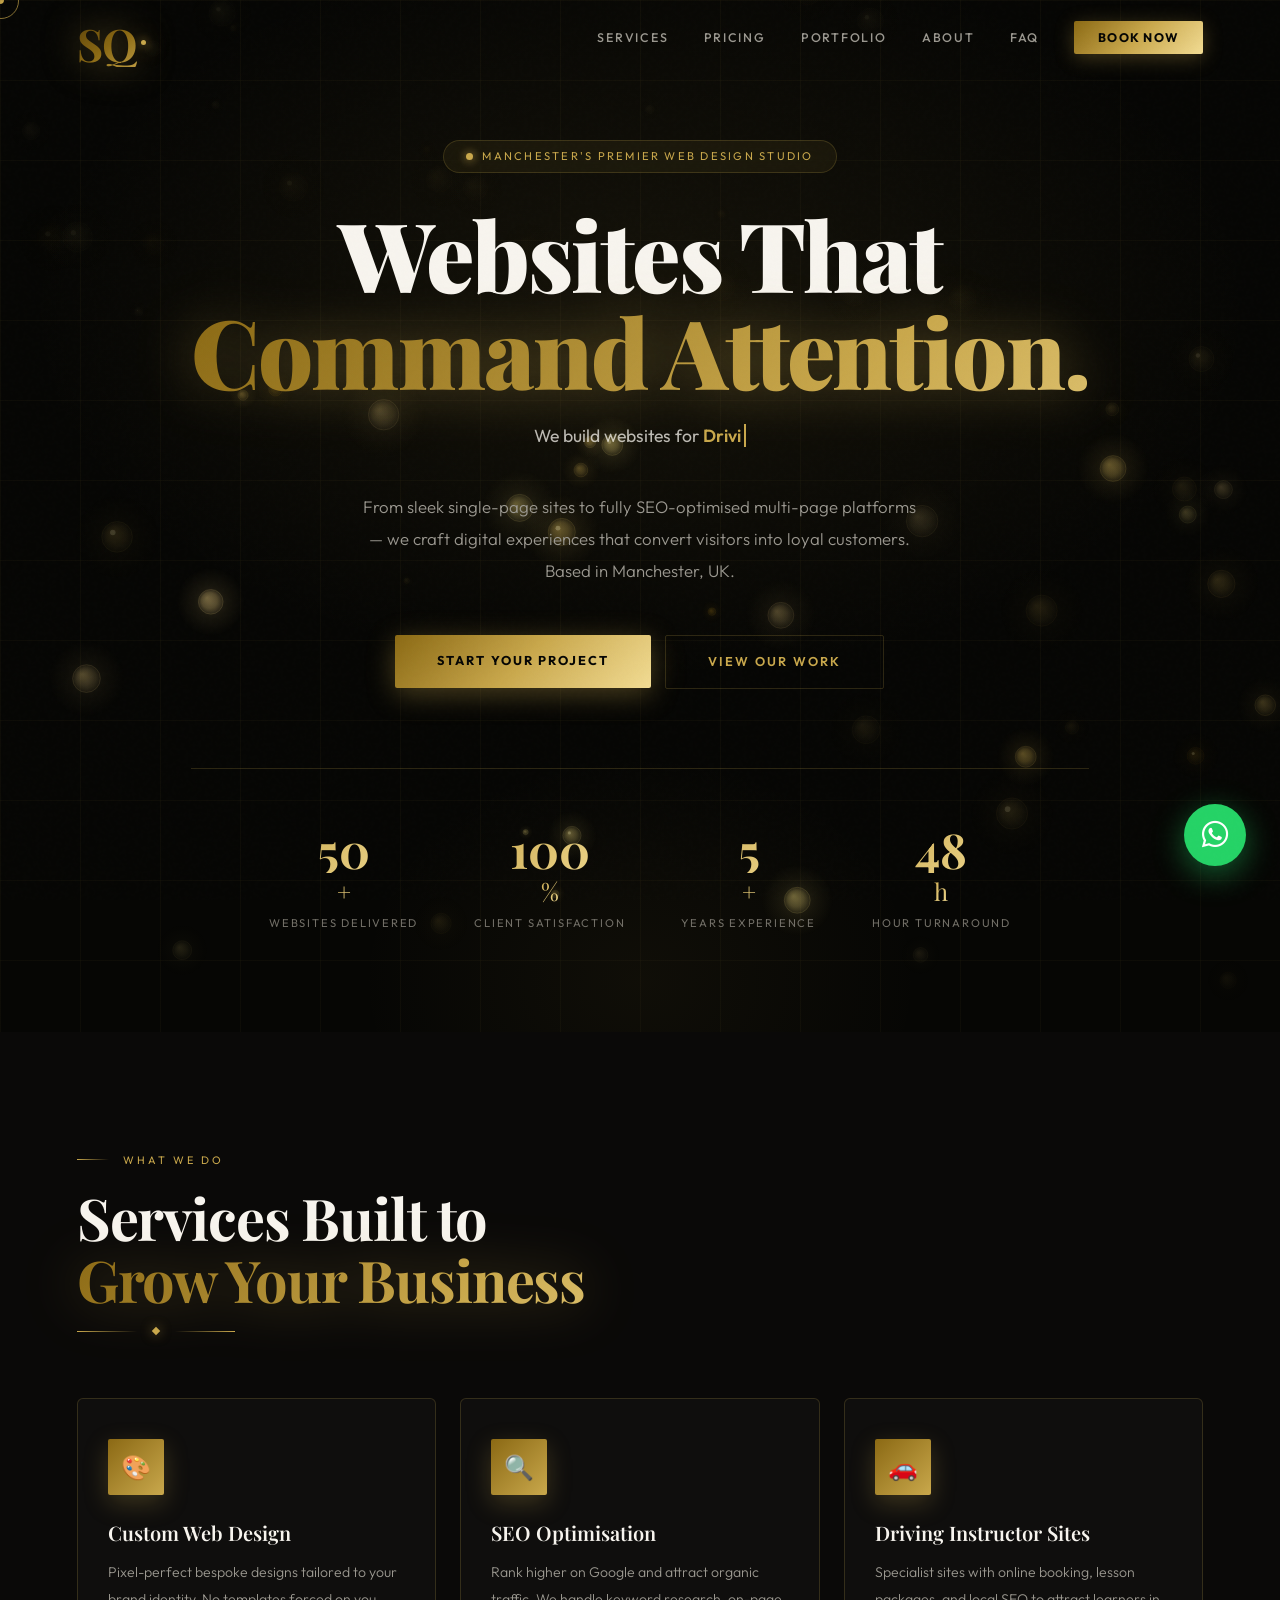
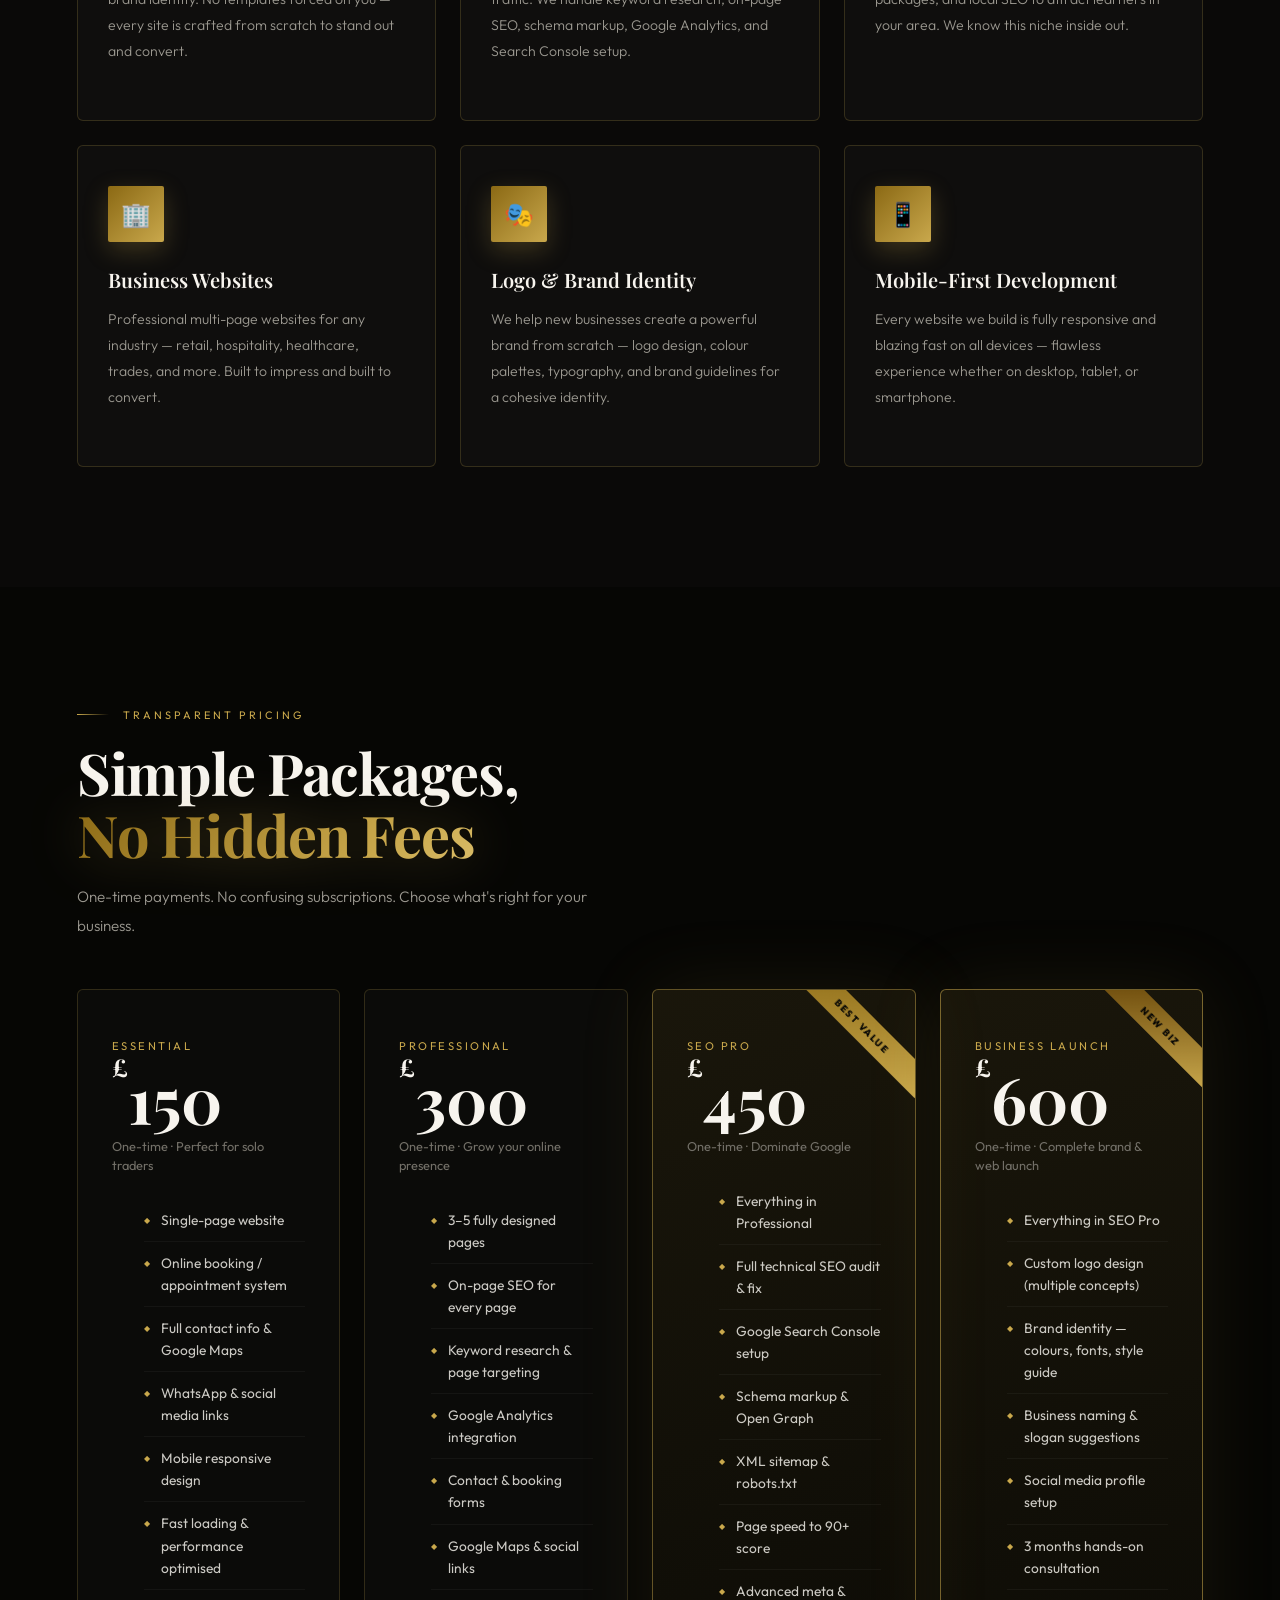
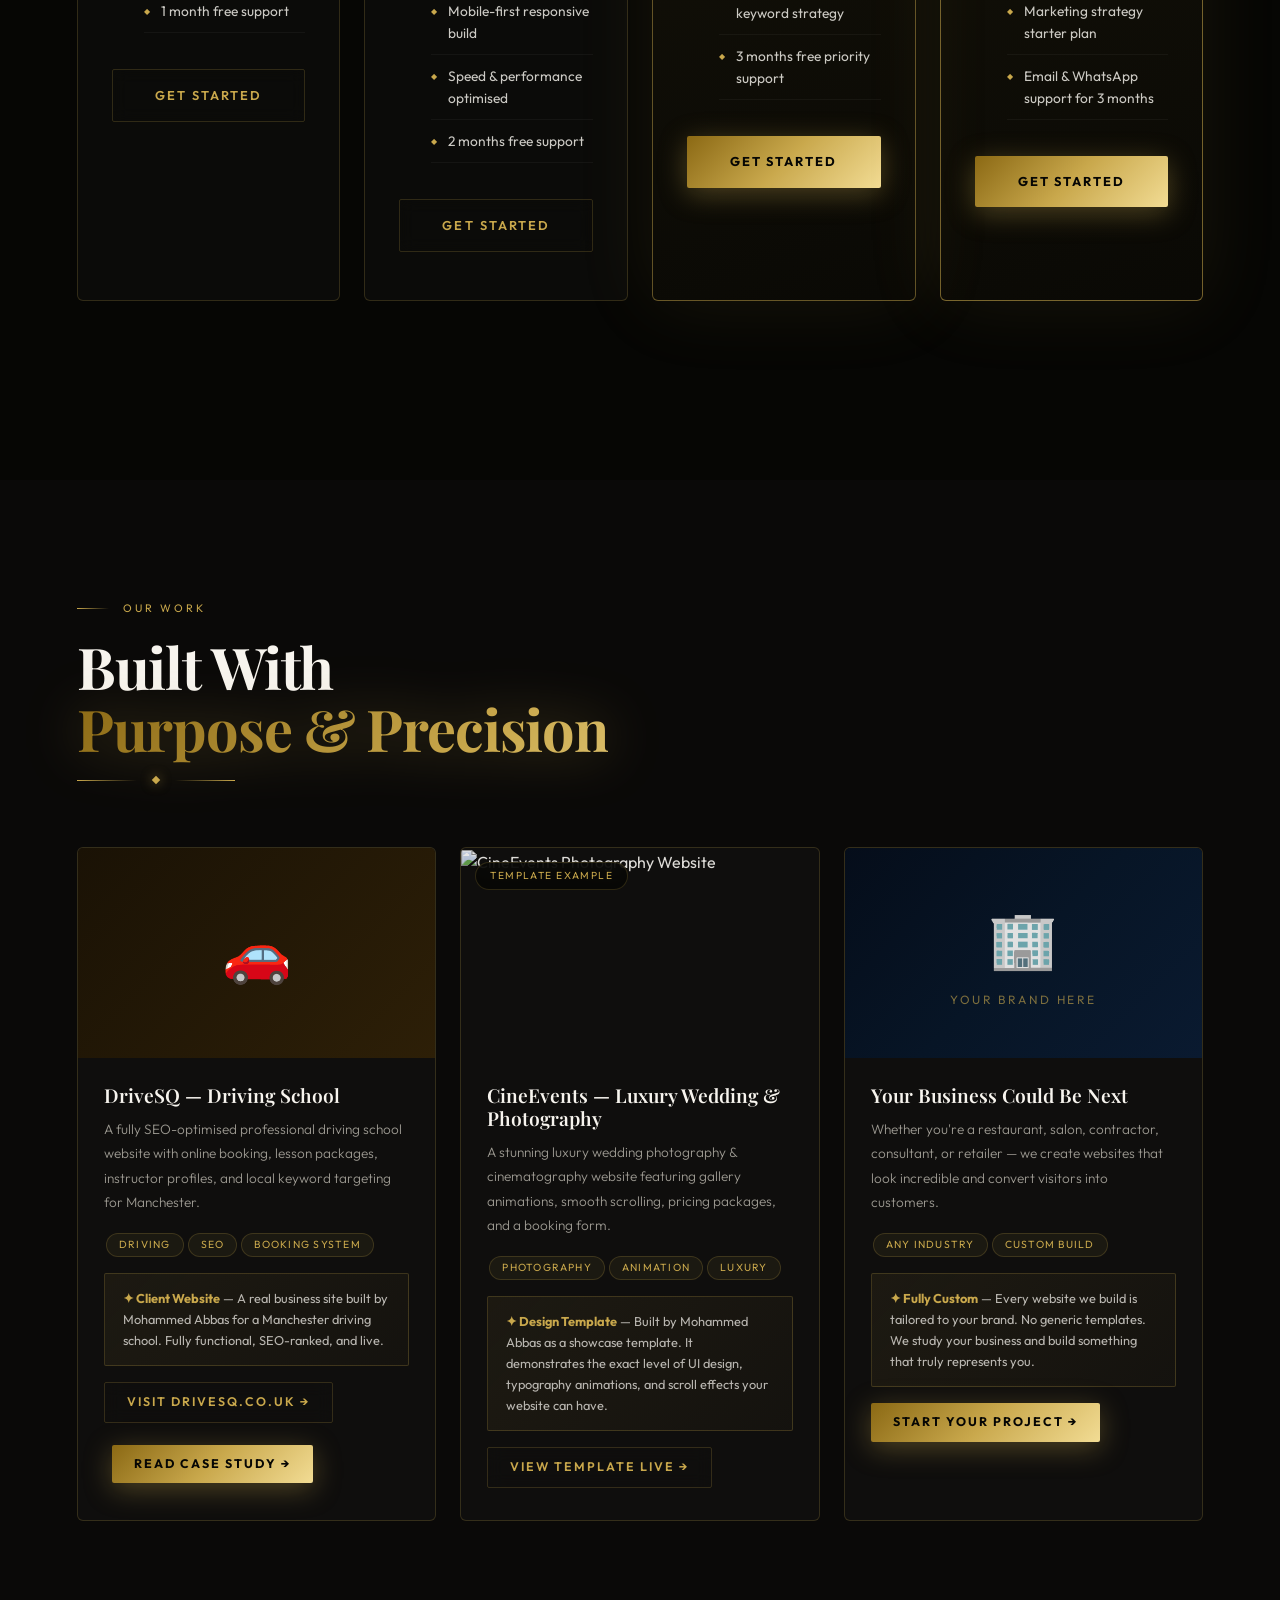
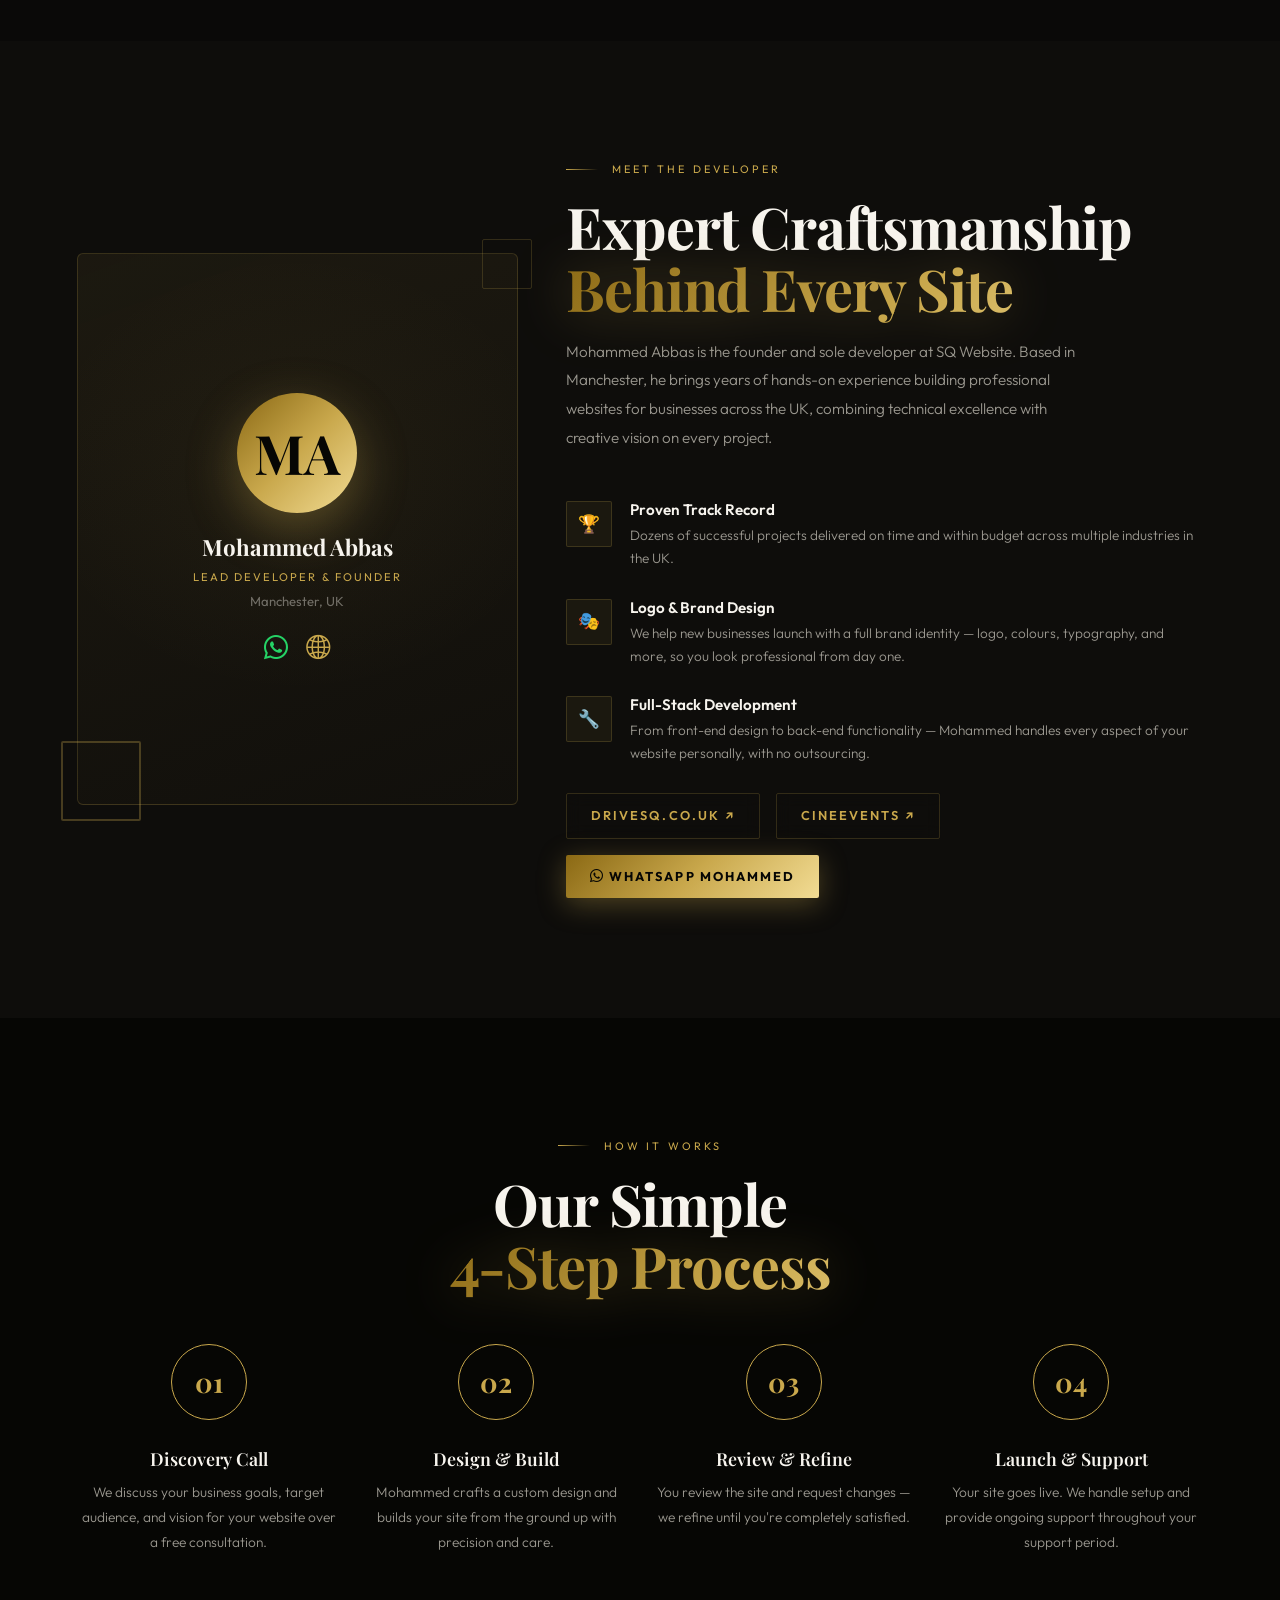
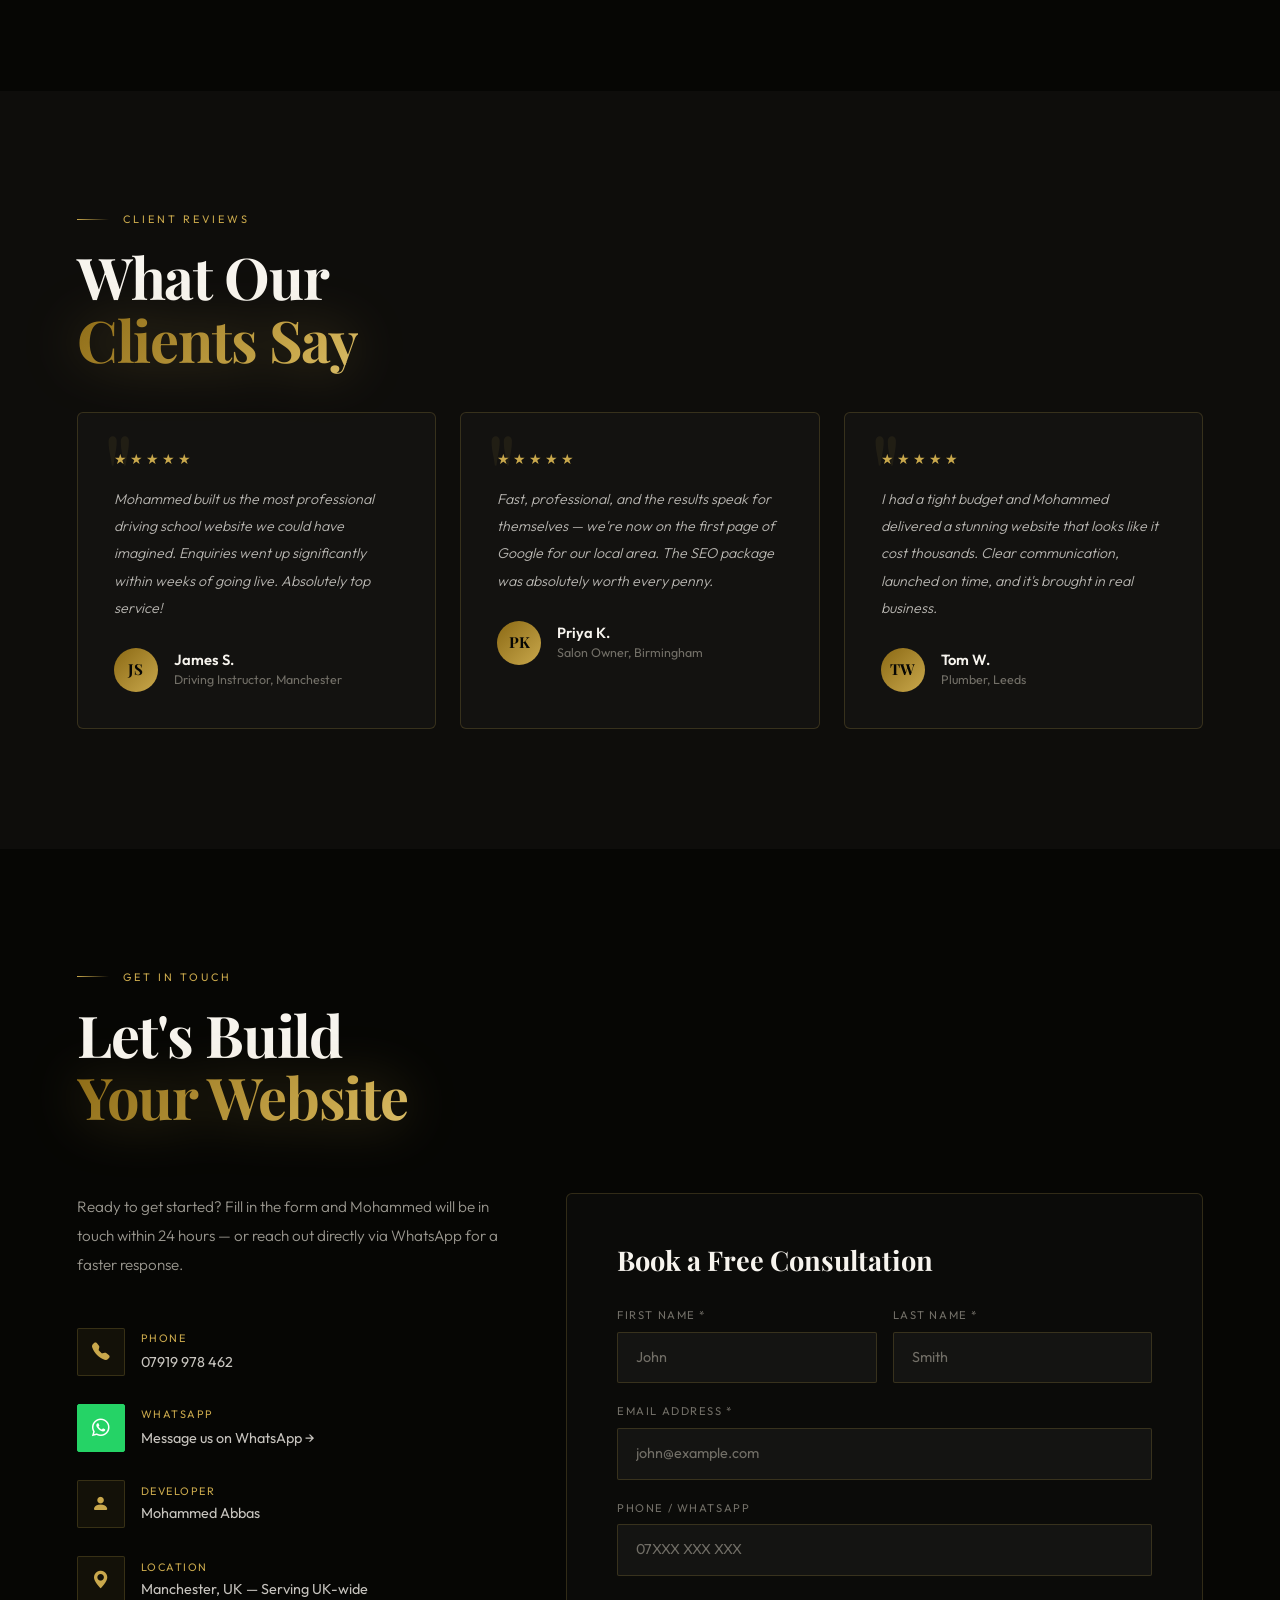
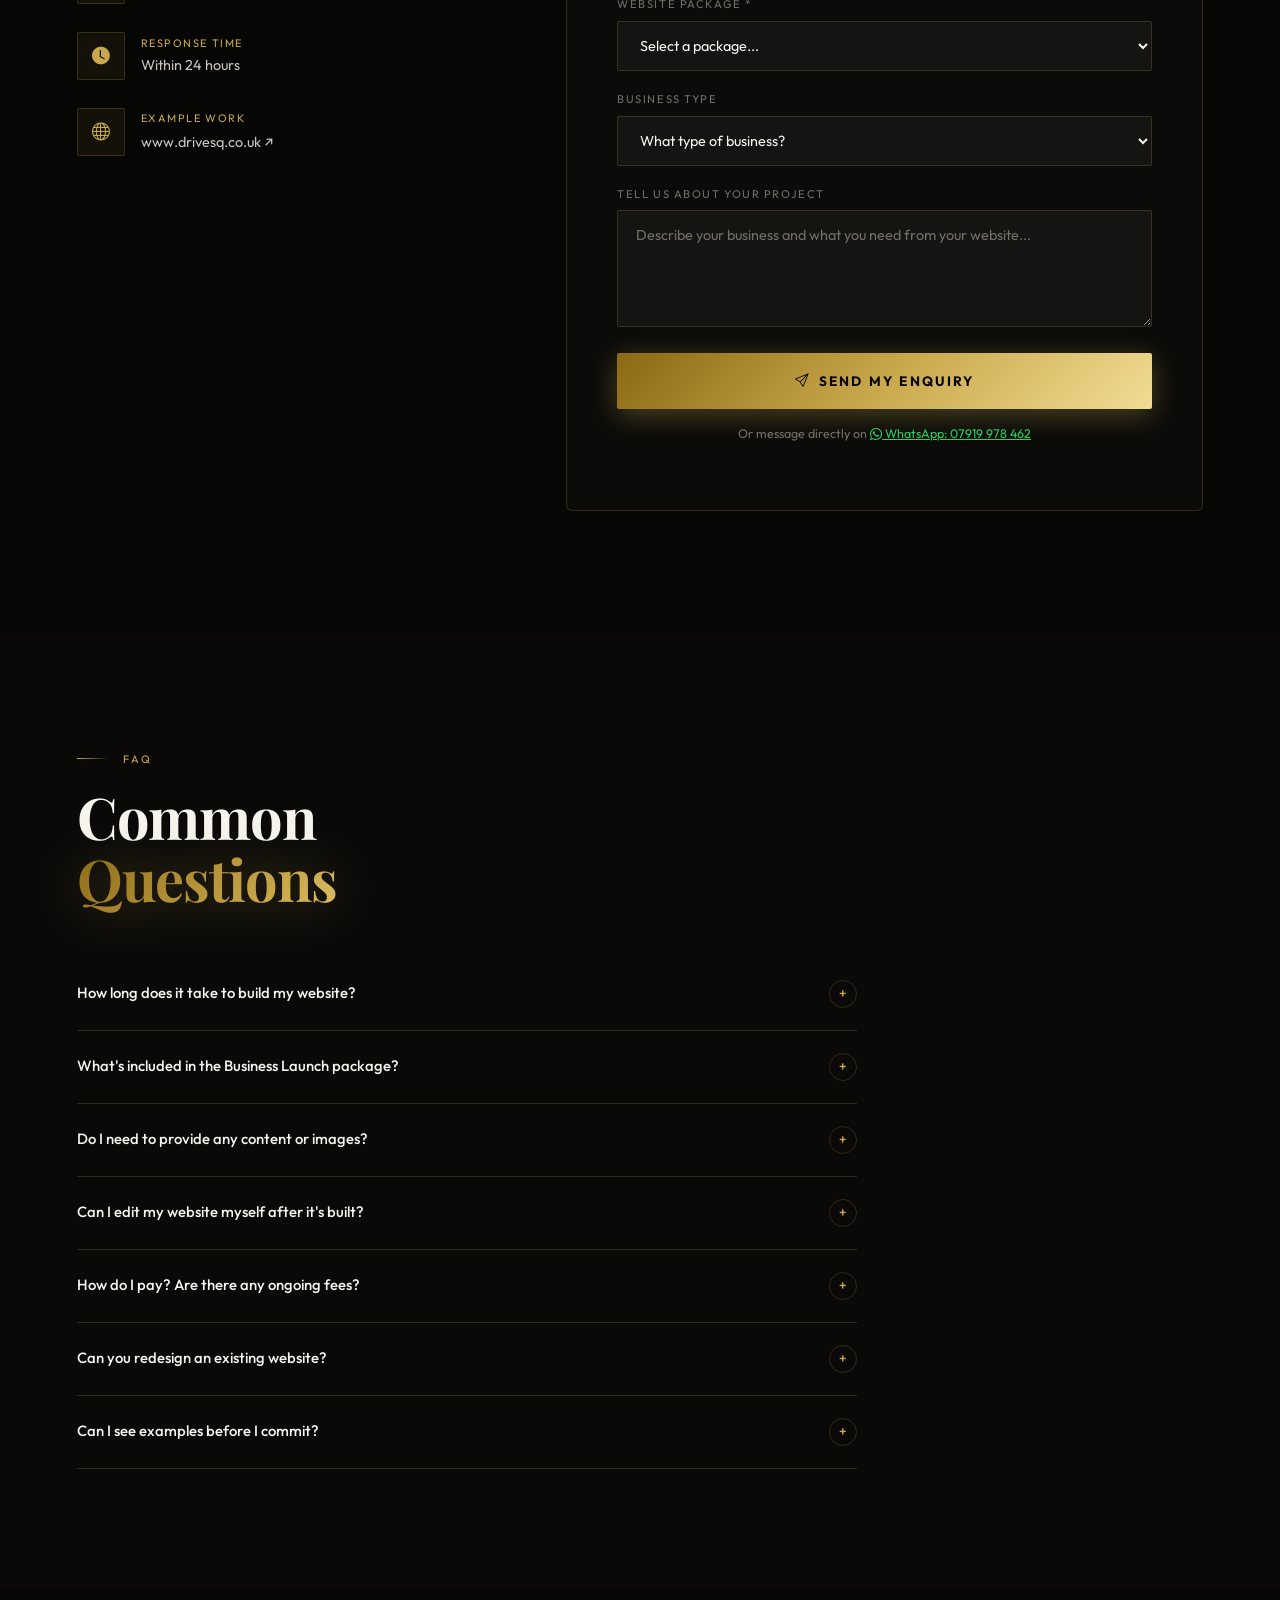
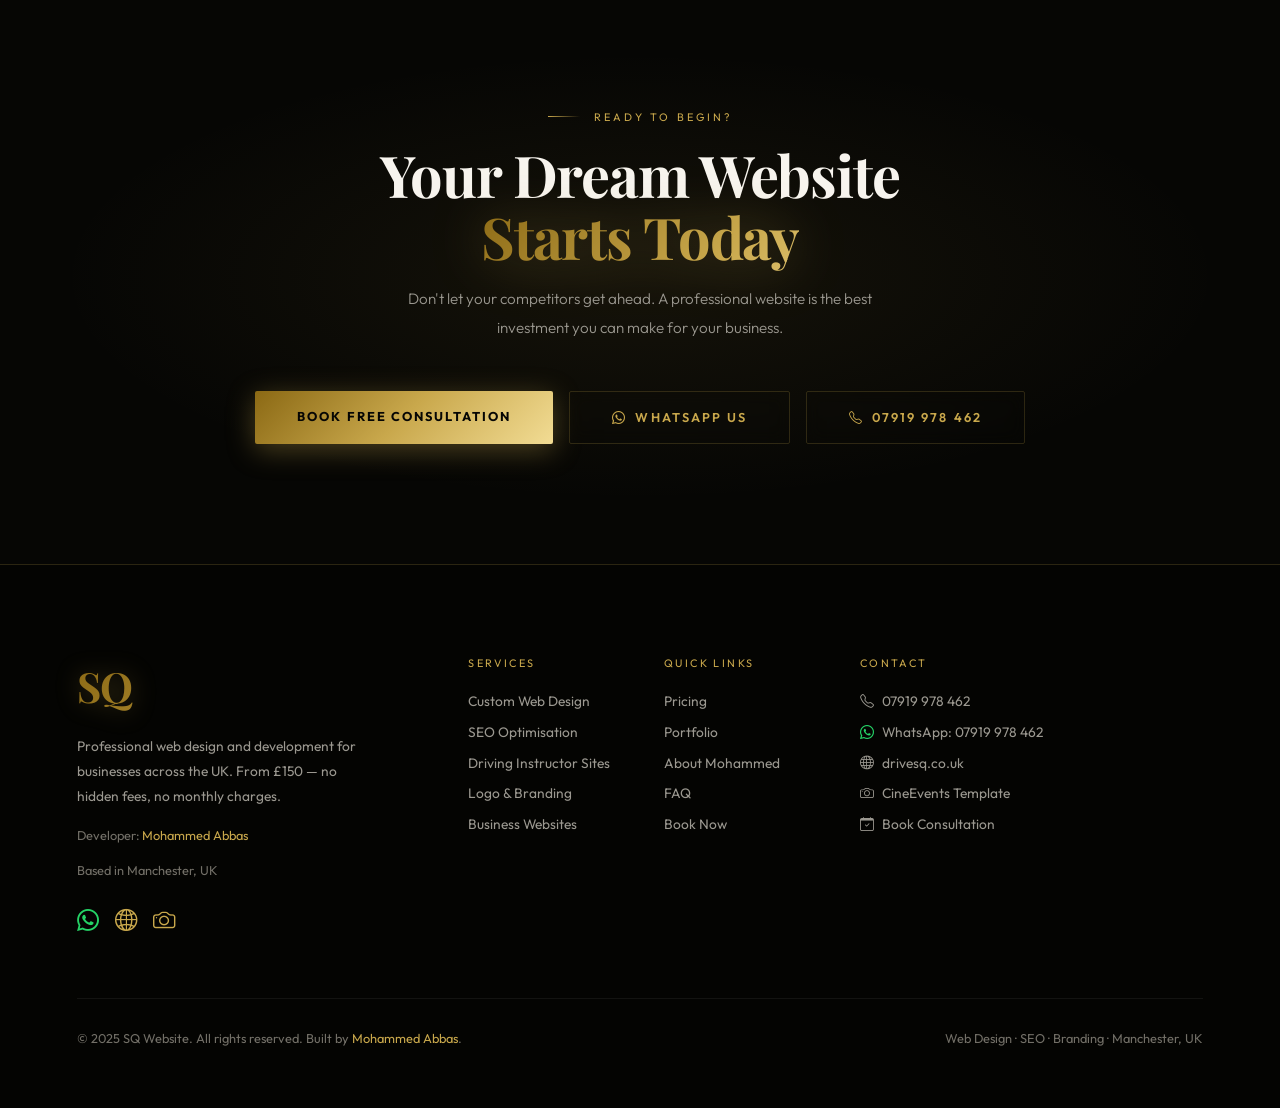
==== index.html @ 7477ce09 "Fix DriveSQ portfolio image Was showing a leftover CineEvents photo instead of the DriveSQ logo. Swa" ====
<!DOCTYPE html>
<html lang="en">
<head>
<meta charset="UTF-8">
<meta name="viewport" content="width=device-width, initial-scale=1.0">
<meta name="description" content="SQ Website — Professional Web Design & Development in Manchester, UK. Bespoke websites from £150. SEO-optimised, mobile-first, built to grow your business.">
<title>SQ Website | Professional Web Design — Manchester, UK</title>
<link rel="preconnect" href="https://fonts.googleapis.com">
<link href="https://fonts.googleapis.com/css2?family=Playfair+Display:ital,wght@0,400;0,500;0,600;0,700;0,900;1,400;1,700&family=Outfit:wght@200;300;400;500;600;700&display=swap" rel="stylesheet">
<link rel="stylesheet" href="https://cdn.jsdelivr.net/npm/bootstrap@5.3.3/dist/css/bootstrap.min.css">
<link rel="stylesheet" href="https://cdn.jsdelivr.net/npm/bootstrap-icons@1.11.3/font/bootstrap-icons.min.css">
<style>
/* ═══════════════════════════════════════════
   DESIGN TOKENS
═══════════════════════════════════════════ */
:root {
  --gold:        #C9A84C;
  --gold-light:  #F2DC94;
  --gold-bright: #FFE680;
  --gold-dark:   #8B6914;
  --gold-deep:   #5C4309;
  --gold-glow:   rgba(201,168,76,0.35);
  --gold-subtle: rgba(201,168,76,0.07);
  --gold-border: rgba(201,168,76,0.2);
  --bg:          #05050300;
  --bg-solid:    #060604;
  --bg2:         #0a0908;
  --bg3:         #0e0d0b;
  --white:       #F7F4EE;
  --grey:        #726f67;
  --grey-light:  #9b9890;
  --radius:      2px;
  --radius-lg:   6px;
}

*,*::before,*::after { margin:0; padding:0; box-sizing:border-box; }
html { scroll-behavior:smooth; font-size:16px; }

body {
  background:#060604;
  color:var(--white);
  font-family:'Outfit',sans-serif;
  overflow-x:hidden;
  cursor:none;
}

/* ───── CUSTOM CURSOR ───── */
#cur-dot {
  width:8px; height:8px;
  background:var(--gold);
  border-radius:50%;
  position:fixed; top:0; left:0;
  pointer-events:none; z-index:99999;
  transform:translate(-50%,-50%);
  transition:transform .12s, background .2s;
  mix-blend-mode:difference;
}
#cur-ring {
  width:36px; height:36px;
  border:1.5px solid rgba(201,168,76,.65);
  border-radius:50%;
  position:fixed; top:0; left:0;
  pointer-events:none; z-index:99998;
  transform:translate(-50%,-50%);
  transition:width .25s, height .25s, opacity .25s, border-color .25s;
}
body.cursor-hover #cur-dot { transform:translate(-50%,-50%) scale(2.5); }
body.cursor-hover #cur-ring { width:50px; height:50px; border-color:var(--gold); }

/* ───── SCROLL PROGRESS ───── */
#scroll-progress {
  position:fixed; top:0; left:0; height:2px; z-index:9999;
  background:linear-gradient(90deg, var(--gold-dark), var(--gold-light), var(--gold-bright));
  width:0%; transition:width .08s linear;
  box-shadow:0 0 12px var(--gold-glow);
}

/* ═══════════════════════════════════════════
   NAV
═══════════════════════════════════════════ */
#navbar {
  position:fixed; top:0; left:0; right:0; z-index:1000;
  padding:22px 6%;
  display:flex; align-items:center; justify-content:space-between;
  transition: padding .4s, background .4s, backdrop-filter .4s, border-color .4s;
  border-bottom:1px solid transparent;
}
#navbar.scrolled {
  padding:12px 6%;
  background:rgba(6,6,4,.93);
  backdrop-filter:blur(24px);
  border-color:var(--gold-border);
}

/* SQ LOGO */
.logo-sq {
  font-family:'Playfair Display',serif;
  font-size:2.8rem;
  font-weight:700;
  text-decoration:none;
  position:relative;
  display:inline-flex;
  align-items:center;
  line-height:1;
  letter-spacing:-.02em;
}
.logo-sq .sq-letter {
  background: linear-gradient(
    145deg,
    var(--gold-deep) 0%,
    var(--gold-dark) 18%,
    var(--gold) 38%,
    var(--gold-light) 55%,
    var(--gold-bright) 62%,
    var(--gold-light) 70%,
    var(--gold) 82%,
    var(--gold-dark) 100%
  );
  background-size:300% 300%;
  -webkit-background-clip:text;
  -webkit-text-fill-color:transparent;
  background-clip:text;
  animation:logoShimmer 3.5s ease-in-out infinite;
  filter:drop-shadow(0 0 18px rgba(201,168,76,.5));
  position:relative;
}
@keyframes logoShimmer {
  0%,100% { background-position:0% 50%; }
  50%      { background-position:100% 50%; }
}
.logo-sq .sq-dot {
  display:block; width:5px; height:5px;
  background:var(--gold);
  border-radius:50%;
  margin-left:4px; margin-bottom:4px;
  box-shadow:0 0 10px var(--gold), 0 0 24px rgba(201,168,76,.5);
  animation:dotPulse 2s ease-in-out infinite;
  flex-shrink:0;
}
@keyframes dotPulse {
  0%,100% { transform:scale(1); box-shadow:0 0 10px var(--gold); }
  50%      { transform:scale(1.6); box-shadow:0 0 20px var(--gold), 0 0 40px rgba(201,168,76,.4); }
}

.nav-links {
  display:flex; gap:2.2rem; list-style:none; align-items:center;
}
.nav-links a {
  color:var(--grey-light);
  text-decoration:none;
  font-size:.78rem;
  font-weight:500;
  letter-spacing:.14em;
  text-transform:uppercase;
  transition:color .3s;
  position:relative;
  padding-bottom:4px;
}
.nav-links a::after {
  content:'';
  position:absolute; bottom:0; left:0; right:0;
  height:1px; background:var(--gold);
  transform:scaleX(0); transform-origin:left;
  transition:transform .35s cubic-bezier(.4,0,.2,1);
}
.nav-links a:hover { color:var(--gold); }
.nav-links a:hover::after { transform:scaleX(1); }

.btn-nav {
  background:linear-gradient(135deg,var(--gold-dark),var(--gold),var(--gold-light)) !important;
  color:var(--bg-solid) !important;
  padding:9px 24px !important;
  border-radius:var(--radius) !important;
  font-weight:700 !important;
  letter-spacing:.1em !important;
  box-shadow:0 4px 20px rgba(201,168,76,.3);
  transition:transform .3s, box-shadow .3s !important;
}
.btn-nav::after { display:none !important; }
.btn-nav:hover { transform:translateY(-2px) !important; box-shadow:0 10px 32px rgba(201,168,76,.5) !important; }

/* hamburger */
.hamburger { display:none; flex-direction:column; gap:5px; border:none; background:none; cursor:pointer; }
.hamburger span { display:block; width:24px; height:1.5px; background:var(--gold); transition:.3s; }
@media(max-width:991px) { .hamburger { display:flex; } .nav-links { display:none; } }
.nav-links.mobile-open {
  display:flex; flex-direction:column; position:fixed; inset:0; top:0;
  background:rgba(6,6,4,.98); backdrop-filter:blur(20px);
  align-items:center; justify-content:center; gap:2.5rem; z-index:999;
}

/* ═══════════════════════════════════════════
   HERO
═══════════════════════════════════════════ */
.hero {
  min-height:100vh;
  display:flex; align-items:center; justify-content:center;
  text-align:center;
  position:relative;
  padding:140px 6% 100px;
  overflow:hidden;
  background:#060604;
}

/* deep radial */
.hero::before {
  content:'';
  position:absolute; inset:0;
  background:
    radial-gradient(ellipse 80% 60% at 50% 30%, rgba(201,168,76,.08) 0%, transparent 60%),
    radial-gradient(ellipse 40% 40% at 50% 95%, rgba(201,168,76,.05) 0%, transparent 55%);
  pointer-events:none;
}

/* fine grid */
.hero-grid {
  position:absolute; inset:0;
  background-image:
    linear-gradient(rgba(201,168,76,.04) 1px, transparent 1px),
    linear-gradient(90deg, rgba(201,168,76,.04) 1px, transparent 1px);
  background-size:80px 80px;
  animation:gridBreath 8s ease-in-out infinite;
}
@keyframes gridBreath {
  0%,100% { opacity:.3; }
  50%      { opacity:.8; }
}

/* ── GOLDEN BUBBLES ── */
#bubble-canvas {
  position:absolute; inset:0;
  pointer-events:none; z-index:1;
}

.hero-content { position:relative; z-index:3; max-width:940px; margin:0 auto; }

/* badge */
.hero-badge {
  display:inline-flex; align-items:center; gap:9px;
  border:1px solid var(--gold-border);
  padding:7px 22px; border-radius:100px;
  font-size:.7rem; letter-spacing:.2em; text-transform:uppercase;
  color:var(--gold); margin-bottom:32px;
  background:var(--gold-subtle);
  backdrop-filter:blur(10px);
  animation:fadeDown .9s cubic-bezier(.4,0,.2,1) both;
}
.live-dot {
  width:7px; height:7px;
  background:var(--gold); border-radius:50%;
  box-shadow:0 0 10px var(--gold);
  animation:livePulse 1.8s ease-in-out infinite;
}
@keyframes livePulse {
  0%,100% { transform:scale(1); opacity:1; }
  50%      { transform:scale(1.7); opacity:.4; }
}

/* hero h1 */
.hero h1 {
  font-family:'Playfair Display',serif;
  font-size:clamp(3.4rem,7.5vw,6.8rem);
  font-weight:900; line-height:1.01;
  margin-bottom:24px;
  animation:fadeUp 1s cubic-bezier(.4,0,.2,1) .15s both;
  letter-spacing:-.02em;
}
.h1-line1 { color:var(--white); display:block; }
.h1-line2 { display:block; }

.gold-text {
  background:linear-gradient(135deg,
    var(--gold-dark) 0%,
    var(--gold) 30%,
    var(--gold-light) 55%,
    var(--gold-bright) 65%,
    var(--gold-light) 75%,
    var(--gold) 90%,
    var(--gold-dark) 100%
  );
  background-size:250% 250%;
  -webkit-background-clip:text;
  -webkit-text-fill-color:transparent;
  background-clip:text;
  animation:goldShimmer 4s ease-in-out infinite;
  filter:drop-shadow(0 0 28px rgba(201,168,76,.4));
}
@keyframes goldShimmer {
  0%,100% { background-position:0% 50%; }
  50%      { background-position:100% 50%; }
}

/* typer */
.hero-typer {
  font-size:1.1rem; color:var(--grey-light);
  margin-bottom:42px;
  animation:fadeUp 1s .35s both;
}
.typer-prefix { color:rgba(247,244,238,.75); }
.typer-word {
  color:var(--gold); font-weight:600;
  border-right:2px solid var(--gold);
  padding-right:3px;
  animation:cursorBlink .8s step-end infinite;
}
@keyframes cursorBlink {
  0%,100% { border-color:var(--gold); }
  50%      { border-color:transparent; }
}

.hero-sub {
  font-size:1.05rem; color:var(--grey-light);
  max-width:560px; margin:0 auto 48px;
  line-height:1.9; font-weight:300;
  animation:fadeUp 1s .5s both;
}

/* CTA buttons */
.hero-cta {
  display:flex; gap:14px; justify-content:center; flex-wrap:wrap;
  animation:fadeUp 1s .65s both;
}
.btn-primary-gold {
  background:linear-gradient(135deg, var(--gold-dark), var(--gold), var(--gold-light));
  color:var(--bg-solid);
  padding:16px 42px;
  font-family:'Outfit',sans-serif;
  font-size:.8rem; font-weight:700;
  letter-spacing:.16em; text-transform:uppercase;
  border:none; border-radius:var(--radius);
  cursor:pointer; text-decoration:none;
  display:inline-block; position:relative; overflow:hidden;
  transition:transform .3s, box-shadow .3s;
  box-shadow:0 6px 28px rgba(201,168,76,.35);
}
.btn-primary-gold::before {
  content:''; position:absolute; inset:0;
  background:linear-gradient(135deg, var(--gold-light), var(--gold-bright));
  opacity:0; transition:opacity .3s;
}
.btn-primary-gold:hover { transform:translateY(-3px); box-shadow:0 18px 50px rgba(201,168,76,.55); color:var(--bg-solid); }
.btn-primary-gold:hover::before { opacity:1; }
.btn-primary-gold span { position:relative; z-index:1; }

.btn-outline-gold {
  background:transparent; color:var(--gold);
  padding:16px 42px;
  font-family:'Outfit',sans-serif;
  font-size:.8rem; font-weight:600;
  letter-spacing:.16em; text-transform:uppercase;
  border:1px solid var(--gold-border); border-radius:var(--radius);
  cursor:pointer; text-decoration:none; display:inline-block;
  transition:all .3s; position:relative; overflow:hidden;
  backdrop-filter:blur(8px);
}
.btn-outline-gold::before {
  content:''; position:absolute; inset:0;
  background:var(--gold-subtle); opacity:0; transition:opacity .3s;
}
.btn-outline-gold:hover {
  color:var(--gold); border-color:rgba(201,168,76,.55);
  transform:translateY(-3px);
  box-shadow:0 10px 32px rgba(201,168,76,.2);
}
.btn-outline-gold:hover::before { opacity:1; }

/* stats */
.hero-stats {
  display:flex; gap:56px; justify-content:center; flex-wrap:wrap;
  margin-top:80px; padding-top:56px;
  border-top:1px solid var(--gold-border);
  animation:fadeUp 1s .85s both;
}
.stat-number {
  font-family:'Playfair Display',serif;
  font-size:3rem; font-weight:700; line-height:1;
  background:linear-gradient(135deg, var(--gold), var(--gold-light));
  -webkit-background-clip:text; -webkit-text-fill-color:transparent;
  background-clip:text; display:block;
}
.stat-suffix {
  font-family:'Playfair Display',serif; font-size:1.5rem;
  background:linear-gradient(135deg, var(--gold), var(--gold-light));
  -webkit-background-clip:text; -webkit-text-fill-color:transparent; background-clip:text;
}
.stat-label {
  font-size:.7rem; letter-spacing:.16em; text-transform:uppercase;
  color:var(--grey); margin-top:6px; font-weight:400;
}

/* ═══════════════════════════════════════════
   GENERAL SECTION
═══════════════════════════════════════════ */
section { padding:120px 6%; }
.section-bg2 { background:var(--bg2); }
.section-bg3 { background:var(--bg3); }

.s-eyebrow {
  display:flex; align-items:center; gap:14px;
  font-size:.68rem; letter-spacing:.28em; text-transform:uppercase;
  color:var(--gold); margin-bottom:18px;
}
.s-eyebrow::before { content:''; width:32px; height:1px; background:linear-gradient(90deg,var(--gold),transparent); }

.s-title {
  font-family:'Playfair Display',serif;
  font-size:clamp(2.1rem,4.5vw,3.6rem);
  font-weight:700; line-height:1.08; margin-bottom:18px;
  letter-spacing:-.02em;
}
.s-body { color:var(--grey-light); font-size:.95rem; line-height:1.9; max-width:520px; font-weight:300; }

/* divider ornament */
.ornament {
  display:flex; align-items:center; gap:16px;
  margin-bottom:64px; justify-content:flex-start;
}
.ornament-line { height:1px; width:60px; background:linear-gradient(90deg,var(--gold),transparent); }
.ornament-diamond {
  width:6px; height:6px; background:var(--gold);
  transform:rotate(45deg);
  box-shadow:0 0 12px rgba(201,168,76,.6);
}

/* ═══════════════════════════════════════════
   SERVICES
═══════════════════════════════════════════ */
.card-serv {
  background:rgba(255,255,255,.022);
  border:1px solid var(--gold-border);
  padding:40px 30px; border-radius:var(--radius-lg);
  position:relative; overflow:hidden;
  transition:transform .45s cubic-bezier(.4,0,.2,1), box-shadow .45s, border-color .45s;
  height:100%;
}
.card-serv::before {
  content:'';
  position:absolute; top:0; left:0; right:0; height:2px;
  background:linear-gradient(90deg, transparent, var(--gold), transparent);
  transform:scaleX(0); transform-origin:center;
  transition:transform .5s cubic-bezier(.4,0,.2,1);
}
.card-serv::after {
  content:'';
  position:absolute; inset:0;
  background:radial-gradient(ellipse 70% 60% at 50% 120%, rgba(201,168,76,.07), transparent);
  opacity:0; transition:opacity .4s;
}
.card-serv:hover { transform:translateY(-10px); border-color:rgba(201,168,76,.45); box-shadow:0 28px 70px rgba(0,0,0,.55), 0 0 50px rgba(201,168,76,.12); }
.card-serv:hover::before { transform:scaleX(1); }
.card-serv:hover::after { opacity:1; }

.serv-icon-wrap {
  width:56px; height:56px;
  background:linear-gradient(135deg,var(--gold-dark),var(--gold));
  border-radius:var(--radius);
  display:flex; align-items:center; justify-content:center;
  font-size:1.5rem; margin-bottom:26px;
  box-shadow:0 8px 24px rgba(201,168,76,.25);
  position:relative; z-index:1;
}
.card-serv h3 {
  font-family:'Playfair Display',serif;
  font-size:1.25rem; font-weight:600;
  margin-bottom:14px; position:relative; z-index:1;
}
.card-serv p { color:var(--grey-light); font-size:.88rem; line-height:1.85; font-weight:300; position:relative; z-index:1; }

/* ═══════════════════════════════════════════
   PRICING
═══════════════════════════════════════════ */
.price-card {
  background:rgba(255,255,255,.022);
  border:1px solid var(--gold-border);
  border-radius:var(--radius-lg);
  padding:48px 34px; position:relative; overflow:hidden;
  transition:transform .4s, box-shadow .4s;
  height:100%;
}
.price-card.featured {
  background:linear-gradient(160deg,rgba(201,168,76,.1),rgba(201,168,76,.025));
  border-color:rgba(201,168,76,.45);
  box-shadow:0 0 80px rgba(201,168,76,.1);
}
.price-card:hover { transform:translateY(-8px); box-shadow:0 24px 60px rgba(0,0,0,.45), 0 0 40px rgba(201,168,76,.13); }

.pop-badge {
  position:absolute; top:22px; right:-36px;
  background:linear-gradient(135deg,var(--gold-dark),var(--gold));
  color:var(--bg-solid);
  font-size:.6rem; font-weight:800; letter-spacing:.16em;
  padding:7px 52px; transform:rotate(45deg);
}
.price-tier {
  font-size:.7rem; letter-spacing:.22em; text-transform:uppercase;
  color:var(--gold); margin-bottom:12px;
}
.price-amount {
  font-family:'Playfair Display',serif;
  font-size:4rem; font-weight:700; line-height:1; margin-bottom:6px;
}
.price-amount sup { font-size:1.5rem; vertical-align:top; margin-top:12px; display:inline-block; }
.price-note { color:var(--grey); font-size:.8rem; margin-bottom:32px; }
.price-list { list-style:none; margin-bottom:36px; }
.price-list li {
  display:flex; align-items:flex-start; gap:11px;
  padding:10px 0; border-bottom:1px solid rgba(255,255,255,.04);
  font-size:.86rem; color:rgba(247,244,238,.82); line-height:1.6;
}
.price-list li::before { content:'◆'; color:var(--gold); font-size:.5rem; flex-shrink:0; margin-top:5px; }

/* ═══════════════════════════════════════════
   PORTFOLIO
═══════════════════════════════════════════ */
.work-card {
  border-radius:var(--radius-lg); overflow:hidden;
  border:1px solid var(--gold-border);
  transition:transform .4s, box-shadow .4s, border-color .4s;
  position:relative; background:rgba(255,255,255,.022); height:100%;
}
.work-card:hover { transform:translateY(-8px); box-shadow:0 24px 60px rgba(0,0,0,.55), 0 0 40px rgba(201,168,76,.1); border-color:rgba(201,168,76,.4); }
.work-thumb { width:100%; height:210px; overflow:hidden; position:relative; }
.work-thumb img { width:100%; height:100%; object-fit:cover; transition:transform .6s, filter .4s; filter:grayscale(25%) brightness(.9); }
.work-card:hover .work-thumb img { transform:scale(1.08); filter:grayscale(0%) brightness(1); }
.work-badge {
  position:absolute; top:14px; left:14px;
  background:rgba(6,6,4,.85); border:1px solid var(--gold-border);
  border-radius:100px; color:var(--gold);
  font-size:.64rem; letter-spacing:.14em; text-transform:uppercase;
  padding:5px 14px; backdrop-filter:blur(10px);
}
.work-info { padding:26px; }
.work-info h3 { font-family:'Playfair Display',serif; font-size:1.2rem; font-weight:600; margin-bottom:10px; }
.work-info p { color:var(--grey-light); font-size:.85rem; line-height:1.78; margin-bottom:16px; font-weight:300; }
.tag {
  display:inline-block; padding:3px 12px;
  background:var(--gold-subtle); border:1px solid var(--gold-border);
  border-radius:100px; font-size:.65rem; letter-spacing:.12em;
  text-transform:uppercase; color:var(--gold); margin:2px;
}
.template-note {
  background:linear-gradient(135deg,rgba(201,168,76,.08),rgba(201,168,76,.03));
  border:1px solid rgba(201,168,76,.22);
  border-radius:var(--radius); padding:14px 18px;
  margin-top:14px; font-size:.8rem;
  color:rgba(247,244,238,.72); line-height:1.65;
}
.template-note strong { color:var(--gold); }

/* ═══════════════════════════════════════════
   PROCESS
═══════════════════════════════════════════ */
.step-circle {
  width:76px; height:76px;
  border:1.5px solid var(--gold);
  border-radius:50%;
  display:flex; align-items:center; justify-content:center;
  margin:0 auto 28px;
  font-family:'Playfair Display',serif; font-size:1.7rem; font-weight:700;
  color:var(--gold); background:var(--bg-solid);
  position:relative; z-index:1;
  transition:background .35s, color .35s, box-shadow .35s;
}
.process-step:hover .step-circle {
  background:linear-gradient(135deg,var(--gold-dark),var(--gold));
  color:var(--bg-solid);
  box-shadow:0 0 40px rgba(201,168,76,.45);
}
.process-step h3 { font-family:'Playfair Display',serif; font-size:1.12rem; font-weight:600; margin-bottom:10px; }
.process-step p { color:var(--grey-light); font-size:.86rem; line-height:1.82; font-weight:300; }

.process-connector {
  position:relative; overflow:visible;
}
.process-connector::before {
  content:'';
  position:absolute; top:38px; left:calc(25% + 38px); right:calc(50%);
  height:1px;
  background:linear-gradient(90deg, rgba(201,168,76,.4), rgba(201,168,76,.1));
  pointer-events:none;
}
@media(max-width:768px){ .process-connector::before { display:none; } }

/* ═══════════════════════════════════════════
   TESTIMONIALS
═══════════════════════════════════════════ */
.testi-card {
  background:rgba(255,255,255,.022);
  border:1px solid var(--gold-border);
  padding:36px; border-radius:var(--radius-lg);
  position:relative; height:100%;
  transition:transform .4s, border-color .4s, box-shadow .4s;
}
.testi-card::before {
  content:'"';
  font-family:'Playfair Display',serif; font-size:7rem; line-height:.8;
  color:var(--gold); opacity:.08;
  position:absolute; top:14px; left:24px;
  pointer-events:none;
}
.testi-card:hover { transform:translateY(-6px); border-color:rgba(201,168,76,.35); box-shadow:0 18px 50px rgba(0,0,0,.3); }
.stars { color:var(--gold); letter-spacing:3px; margin-bottom:16px; font-size:.9rem; }
.testi-text { color:rgba(247,244,238,.72); font-size:.89rem; line-height:1.9; font-weight:300; margin-bottom:26px; font-style:italic; }
.avatar {
  width:44px; height:44px;
  background:linear-gradient(135deg,var(--gold-dark),var(--gold));
  border-radius:50%; display:flex; align-items:center; justify-content:center;
  font-family:'Playfair Display',serif; font-weight:700;
  color:var(--bg-solid); font-size:.95rem; flex-shrink:0;
}

/* ═══════════════════════════════════════════
   ABOUT
═══════════════════════════════════════════ */
.about-photo-box {
  aspect-ratio:4/5;
  background:linear-gradient(160deg,rgba(201,168,76,.08),rgba(201,168,76,.02));
  border:1px solid var(--gold-border);
  border-radius:var(--radius-lg); overflow:hidden;
  display:flex; flex-direction:column;
  align-items:center; justify-content:center; gap:18px;
  position:relative;
}
.about-photo-box::after {
  content:'';
  position:absolute; inset:0;
  background:radial-gradient(ellipse 60% 40% at 50% 40%, rgba(201,168,76,.05), transparent);
}
.about-initials {
  width:120px; height:120px;
  background:linear-gradient(135deg,var(--gold-dark),var(--gold),var(--gold-light));
  border-radius:50%; display:flex; align-items:center; justify-content:center;
  font-family:'Playfair Display',serif; font-size:3.4rem; font-weight:700; color:var(--bg-solid);
  box-shadow:0 16px 50px rgba(201,168,76,.35);
  z-index:1;
}
.deco-corner-1 { position:absolute; bottom:-16px; left:-16px; width:80px; height:80px; border:2px solid rgba(201,168,76,.3); border-radius:2px; }
.deco-corner-2 { position:absolute; top:-14px; right:-14px; width:50px; height:50px; border:1px solid rgba(201,168,76,.2); border-radius:2px; }

.feat-row {
  display:flex; gap:18px; align-items:flex-start; margin-bottom:28px;
}
.feat-icon {
  width:46px; height:46px; flex-shrink:0;
  background:var(--gold-subtle); border:1px solid var(--gold-border);
  border-radius:var(--radius); display:flex; align-items:center; justify-content:center; font-size:1.1rem;
}
.feat-row h4 { font-size:.95rem; font-weight:600; margin-bottom:5px; }
.feat-row p { color:var(--grey-light); font-size:.85rem; line-height:1.7; font-weight:300; margin:0; }

/* ═══════════════════════════════════════════
   CONTACT
═══════════════════════════════════════════ */
.contact-form-wrap {
  background:rgba(255,255,255,.022);
  border:1px solid var(--gold-border);
  border-radius:var(--radius-lg);
  padding:50px;
}
.contact-form-wrap h3 { font-family:'Playfair Display',serif; font-size:1.7rem; font-weight:700; margin-bottom:30px; }

.field-group { margin-bottom:20px; }
.field-label { display:block; font-size:.7rem; letter-spacing:.14em; text-transform:uppercase; color:var(--grey); margin-bottom:8px; }
.field-input {
  width:100%;
  background:rgba(255,255,255,.04);
  border:1px solid var(--gold-border);
  border-radius:var(--radius); padding:14px 18px;
  color:var(--white); font-family:'Outfit',sans-serif; font-size:.9rem;
  transition:border-color .3s, box-shadow .3s, background .3s;
}
.field-input::placeholder { color:var(--grey); }
.field-input:focus { outline:none; border-color:var(--gold); background:rgba(201,168,76,.04); box-shadow:0 0 22px rgba(201,168,76,.1); }
select.field-input option { background:#161410; color:var(--white); }

.contact-detail {
  display:flex; align-items:center; gap:16px; margin-bottom:28px;
}
.contact-icon {
  width:48px; height:48px; flex-shrink:0;
  background:var(--gold-subtle); border:1px solid var(--gold-border);
  border-radius:var(--radius); display:flex; align-items:center; justify-content:center;
  font-size:1.1rem;
}
.contact-detail .label { font-size:.68rem; letter-spacing:.14em; text-transform:uppercase; color:var(--gold); margin-bottom:3px; }
.contact-detail a, .contact-detail p { color:rgba(247,244,238,.8); font-size:.9rem; text-decoration:none; margin:0; transition:color .3s; }
.contact-detail a:hover { color:var(--gold); }

/* ═══════════════════════════════════════════
   FAQ
═══════════════════════════════════════════ */
.faq-item { border-bottom:1px solid var(--gold-border); }
.faq-btn {
  width:100%; background:none; border:none;
  color:var(--white); font-family:'Outfit',sans-serif; font-size:.93rem; font-weight:500;
  text-align:left; padding:22px 0; cursor:pointer;
  display:flex; align-items:center; justify-content:space-between; gap:20px;
  transition:color .3s;
}
.faq-btn:hover { color:var(--gold); }
.faq-icon {
  width:28px; height:28px; flex-shrink:0;
  border:1px solid var(--gold-border); border-radius:50%;
  display:flex; align-items:center; justify-content:center;
  color:var(--gold); font-size:.85rem; transition:all .35s;
}
.faq-item.open .faq-icon { background:var(--gold); color:var(--bg-solid); transform:rotate(45deg); border-color:var(--gold); }
.faq-answer { max-height:0; overflow:hidden; transition:max-height .45s cubic-bezier(.4,0,.2,1); }
.faq-answer p { color:var(--grey-light); font-size:.88rem; line-height:1.88; font-weight:300; padding-bottom:24px; }

/* ═══════════════════════════════════════════
   CTA BANNER
═══════════════════════════════════════════ */
.cta-section {
  position:relative; overflow:hidden; text-align:center; padding:120px 6%;
}
.cta-section::before {
  content:'';
  position:absolute; inset:0;
  background:radial-gradient(ellipse 70% 60% at 50% 50%, rgba(201,168,76,.08), transparent 65%);
}
.cta-section > * { position:relative; z-index:1; }

/* ═══════════════════════════════════════════
   FOOTER
═══════════════════════════════════════════ */
footer {
  background:#040402;
  border-top:1px solid var(--gold-border);
  padding:90px 6% 44px;
}
.footer-logo {
  font-family:'Playfair Display',serif;
  font-size:2.6rem; font-weight:700;
  background:linear-gradient(135deg,var(--gold-dark),var(--gold),var(--gold-light));
  background-size:200%; -webkit-background-clip:text; -webkit-text-fill-color:transparent;
  background-clip:text; animation:goldShimmer 4s ease-in-out infinite;
  letter-spacing:-.01em;
  filter:drop-shadow(0 0 12px rgba(201,168,76,.3));
}
.f-col-head { font-size:.68rem; letter-spacing:.22em; text-transform:uppercase; color:var(--gold); margin-bottom:20px; }
.f-link { color:var(--grey-light); text-decoration:none; font-size:.86rem; display:block; margin-bottom:10px; transition:color .25s; }
.f-link:hover { color:var(--gold); }
.footer-hr { border-top:1px solid rgba(255,255,255,.06); padding-top:30px; margin-top:60px; display:flex; align-items:center; justify-content:space-between; flex-wrap:wrap; gap:12px; }
.footer-hr p { color:var(--grey); font-size:.8rem; }
.footer-hr a { color:var(--gold); text-decoration:none; }

/* ═══════════════════════════════════════════
   WHATSAPP FLOAT
═══════════════════════════════════════════ */
.wa-float {
  position:fixed; bottom:34px; right:34px; z-index:900;
  width:62px; height:62px; background:#25D366; border-radius:50%;
  display:flex; align-items:center; justify-content:center;
  font-size:1.7rem; text-decoration:none;
  box-shadow:0 8px 32px rgba(37,211,102,.45);
  animation:waPulse 2.8s ease-in-out infinite;
  transition:transform .3s;
}
.wa-float:hover { transform:scale(1.1); }
@keyframes waPulse {
  0%,100% { box-shadow:0 8px 32px rgba(37,211,102,.45); }
  50%      { box-shadow:0 8px 60px rgba(37,211,102,.75); }
}

/* ═══════════════════════════════════════════
   REVEAL ANIMATIONS
═══════════════════════════════════════════ */
.reveal {
  opacity:0; transform:translateY(40px);
  transition:opacity .85s cubic-bezier(.4,0,.2,1), transform .85s cubic-bezier(.4,0,.2,1);
}
.reveal.visible { opacity:1; transform:translateY(0); }
.rd1 { transition-delay:.12s; }
.rd2 { transition-delay:.24s; }
.rd3 { transition-delay:.36s; }
.rd4 { transition-delay:.48s; }

/* ═══════════════════════════════════════════
   ANIMATIONS (shared)
═══════════════════════════════════════════ */
@keyframes fadeDown { from { opacity:0; transform:translateY(-18px); } to { opacity:1; transform:translateY(0); } }
@keyframes fadeUp   { from { opacity:0; transform:translateY(30px); }  to { opacity:1; transform:translateY(0); } }

/* noise overlay */
body::after {
  content:'';
  position:fixed; inset:0;
  background-image:url("data:image/svg+xml,%3Csvg viewBox='0 0 256 256' xmlns='http://www.w3.org/2000/svg'%3E%3Cfilter id='n'%3E%3CfeTurbulence type='fractalNoise' baseFrequency='0.85' numOctaves='4'/%3E%3C/filter%3E%3Crect width='100%25' height='100%25' filter='url(%23n)' opacity='0.04'/%3E%3C/svg%3E");
  pointer-events:none; z-index:9990; opacity:.35;
}

/* ═══════════════════════════════════════════
   RESPONSIVE
═══════════════════════════════════════════ */
@media(max-width:991px) {
  .hero-stats { gap:30px; }
  .about-col-img { margin-bottom:48px; }
  .contact-form-wrap { padding:32px 24px; }
}
@media(max-width:768px) {
  section { padding:80px 5%; }
  .hero-stats { gap:22px; }
  footer { padding:60px 5% 32px; }
}
</style>
</head>
<body>

<!-- CURSOR -->
<div id="cur-dot"></div>
<div id="cur-ring"></div>
<!-- SCROLL PROGRESS -->
<div id="scroll-progress"></div>

<!-- ═══ NAV ═══ -->
<nav id="navbar">
  <a href="#home" class="logo-sq text-decoration-none">
    <span class="sq-letter">SQ</span><span class="sq-dot"></span>
  </a>

  <ul class="nav-links" id="navLinks">
    <li><a href="#services">Services</a></li>
    <li><a href="#pricing">Pricing</a></li>
    <li><a href="#portfolio">Portfolio</a></li>
    <li><a href="#about">About</a></li>
    <li><a href="#faq">FAQ</a></li>
    <li><a href="#booking" class="btn-nav">Book Now</a></li>
    <li class="d-none d-md-none" id="navClose" style="cursor:pointer;color:var(--gold);font-size:1.4rem;">✕</li>
  </ul>

  <button class="hamburger" id="hamburger" aria-label="Menu">
    <span></span><span></span><span></span>
  </button>
</nav>

<!-- ═══ WHATSAPP ═══ -->
<a class="wa-float" href="https://wa.me/447919978462?text=Hi%20Mohammed%2C%20I%27m%20interested%20in%20a%20website%20from%20SQ%20Website." target="_blank" title="Chat on WhatsApp">
  <i class="bi bi-whatsapp" style="color:#fff;font-size:1.65rem;"></i>
</a>

<!-- ═══ HERO ═══ -->
<section class="hero" id="home">
  <div class="hero-grid"></div>
  <canvas id="bubble-canvas"></canvas>

  <div class="hero-content">
    <div class="hero-badge">
      <span class="live-dot"></span>
      Manchester's Premier Web Design Studio
    </div>

    <h1>
      <span class="h1-line1">Websites That</span>
      <span class="h1-line2 gold-text">Command Attention.</span>
    </h1>

    <p class="hero-typer">
      <span class="typer-prefix">We build websites for </span><span class="typer-word" id="typerEl">Driving Schools</span>
    </p>

    <p class="hero-sub">
      From sleek single-page sites to fully SEO-optimised multi-page platforms — we craft digital experiences that convert visitors into loyal customers. Based in Manchester, UK.
    </p>

    <div class="hero-cta">
      <a href="#booking" class="btn-primary-gold"><span>Start Your Project</span></a>
      <a href="#portfolio" class="btn-outline-gold">View Our Work</a>
    </div>

    <div class="hero-stats">
      <div class="text-center">
        <span class="stat-number" data-target="50">0</span><span class="stat-suffix">+</span>
        <div class="stat-label">Websites Delivered</div>
      </div>
      <div class="text-center">
        <span class="stat-number" data-target="100">0</span><span class="stat-suffix">%</span>
        <div class="stat-label">Client Satisfaction</div>
      </div>
      <div class="text-center">
        <span class="stat-number" data-target="5">0</span><span class="stat-suffix">+</span>
        <div class="stat-label">Years Experience</div>
      </div>
      <div class="text-center">
        <span class="stat-number" data-target="48">0</span><span class="stat-suffix">h</span>
        <div class="stat-label">Hour Turnaround</div>
      </div>
    </div>
  </div>
</section>

<!-- ═══ SERVICES ═══ -->
<section class="section-bg2" id="services">
  <div class="s-eyebrow reveal">What We Do</div>
  <h2 class="s-title reveal">Services Built to<br><span class="gold-text">Grow Your Business</span></h2>
  <div class="ornament reveal"><div class="ornament-line"></div><div class="ornament-diamond"></div><div class="ornament-line" style="background:linear-gradient(270deg,var(--gold),transparent)"></div></div>

  <div class="row g-4">
    <div class="col-md-6 col-lg-4 reveal">
      <div class="card-serv">
        <div class="serv-icon-wrap">🎨</div>
        <h3>Custom Web Design</h3>
        <p>Pixel-perfect bespoke designs tailored to your brand identity. No templates forced on you — every site is crafted from scratch to stand out and convert.</p>
      </div>
    </div>
    <div class="col-md-6 col-lg-4 reveal rd1">
      <div class="card-serv">
        <div class="serv-icon-wrap">🔍</div>
        <h3>SEO Optimisation</h3>
        <p>Rank higher on Google and attract organic traffic. We handle keyword research, on-page SEO, schema markup, Google Analytics, and Search Console setup.</p>
      </div>
    </div>
    <div class="col-md-6 col-lg-4 reveal rd2">
      <div class="card-serv">
        <div class="serv-icon-wrap">🚗</div>
        <h3>Driving Instructor Sites</h3>
        <p>Specialist sites with online booking, lesson packages, and local SEO to attract learners in your area. We know this niche inside out.</p>
      </div>
    </div>
    <div class="col-md-6 col-lg-4 reveal">
      <div class="card-serv">
        <div class="serv-icon-wrap">🏢</div>
        <h3>Business Websites</h3>
        <p>Professional multi-page websites for any industry — retail, hospitality, healthcare, trades, and more. Built to impress and built to convert.</p>
      </div>
    </div>
    <div class="col-md-6 col-lg-4 reveal rd1">
      <div class="card-serv">
        <div class="serv-icon-wrap">🎭</div>
        <h3>Logo & Brand Identity</h3>
        <p>We help new businesses create a powerful brand from scratch — logo design, colour palettes, typography, and brand guidelines for a cohesive identity.</p>
      </div>
    </div>
    <div class="col-md-6 col-lg-4 reveal rd2">
      <div class="card-serv">
        <div class="serv-icon-wrap">📱</div>
        <h3>Mobile-First Development</h3>
        <p>Every website we build is fully responsive and blazing fast on all devices — flawless experience whether on desktop, tablet, or smartphone.</p>
      </div>
    </div>
  </div>
</section>

<!-- ═══ PRICING ═══ -->
<section id="pricing">
  <div class="s-eyebrow reveal">Transparent Pricing</div>
  <h2 class="s-title reveal">Simple Packages,<br><span class="gold-text">No Hidden Fees</span></h2>
  <p class="s-body mb-5 reveal">One-time payments. No confusing subscriptions. Choose what's right for your business.</p>

  <div class="row g-4 align-items-stretch">

    <div class="col-lg-3 col-md-6 reveal">
      <div class="price-card h-100">
        <div class="price-tier">Essential</div>
        <div class="price-amount"><sup>£</sup>150</div>
        <div class="price-note mb-4">One-time · Perfect for solo traders</div>
        <ul class="price-list">
          <li>Single-page website</li>
          <li>Online booking / appointment system</li>
          <li>Full contact info & Google Maps</li>
          <li>WhatsApp & social media links</li>
          <li>Mobile responsive design</li>
          <li>Fast loading & performance optimised</li>
          <li>1 month free support</li>
        </ul>
        <a href="#booking" class="btn-outline-gold d-block text-center mt-auto">Get Started</a>
      </div>
    </div>

    <div class="col-lg-3 col-md-6 reveal rd1">
      <div class="price-card h-100">
        <div class="price-tier">Professional</div>
        <div class="price-amount"><sup>£</sup>300</div>
        <div class="price-note mb-4">One-time · Grow your online presence</div>
        <ul class="price-list">
          <li>3–5 fully designed pages</li>
          <li>On-page SEO for every page</li>
          <li>Keyword research & page targeting</li>
          <li>Google Analytics integration</li>
          <li>Contact & booking forms</li>
          <li>Google Maps & social links</li>
          <li>Mobile-first responsive build</li>
          <li>Speed & performance optimised</li>
          <li>2 months free support</li>
        </ul>
        <a href="#booking" class="btn-outline-gold d-block text-center mt-auto">Get Started</a>
      </div>
    </div>

    <div class="col-lg-3 col-md-6 reveal rd2">
      <div class="price-card featured h-100">
        <div class="pop-badge">BEST VALUE</div>
        <div class="price-tier">SEO Pro</div>
        <div class="price-amount"><sup>£</sup>450</div>
        <div class="price-note mb-4">One-time · Dominate Google</div>
        <ul class="price-list">
          <li>Everything in Professional</li>
          <li>Full technical SEO audit & fix</li>
          <li>Google Search Console setup</li>
          <li>Schema markup & Open Graph</li>
          <li>XML sitemap & robots.txt</li>
          <li>Page speed to 90+ score</li>
          <li>Advanced meta & keyword strategy</li>
          <li>3 months free priority support</li>
        </ul>
        <a href="#booking" class="btn-primary-gold d-block text-center mt-auto"><span>Get Started</span></a>
      </div>
    </div>

    <div class="col-lg-3 col-md-6 reveal rd3">
      <div class="price-card featured h-100" style="border-color:rgba(201,168,76,.55);">
        <div class="pop-badge" style="background:linear-gradient(135deg,#5c3a00,var(--gold));">NEW BIZ</div>
        <div class="price-tier">Business Launch</div>
        <div class="price-amount"><sup>£</sup>600</div>
        <div class="price-note mb-4">One-time · Complete brand & web launch</div>
        <ul class="price-list">
          <li>Everything in SEO Pro</li>
          <li>Custom logo design (multiple concepts)</li>
          <li>Brand identity — colours, fonts, style guide</li>
          <li>Business naming & slogan suggestions</li>
          <li>Social media profile setup</li>
          <li>3 months hands-on consultation</li>
          <li>Marketing strategy starter plan</li>
          <li>Email & WhatsApp support for 3 months</li>
        </ul>
        <a href="#booking" class="btn-primary-gold d-block text-center mt-auto"><span>Get Started</span></a>
      </div>
    </div>

  </div>
  <p class="text-center mt-4 reveal" style="color:var(--grey);font-size:.82rem;">All prices are one-time payments. No monthly fees unless you choose optional maintenance. <a href="#booking" style="color:var(--gold);">Have a custom requirement? Let's talk →</a></p>
</section>

<!-- ═══ PORTFOLIO ═══ -->
<section class="section-bg2" id="portfolio">
  <div class="s-eyebrow reveal">Our Work</div>
  <h2 class="s-title reveal">Built With<br><span class="gold-text">Purpose & Precision</span></h2>
  <div class="ornament reveal"><div class="ornament-line"></div><div class="ornament-diamond"></div><div class="ornament-line" style="background:linear-gradient(270deg,var(--gold),transparent)"></div></div>

  <div class="row g-4">
    <div class="col-lg-4 col-md-6 reveal">
      <div class="work-card">
        <div class="work-thumb">
          <img src="https://i.postimg.cc/sx8zRRKV/cropped-circle-image.png" alt="DriveSQ Driving School Logo" style="object-fit:contain;padding:26px;box-sizing:border-box;background:linear-gradient(135deg,#1a1205,#2d1f07);" onerror="this.parentNode.innerHTML='<div style=\'width:100%;height:210px;background:linear-gradient(135deg,#1a1205,#2d1f07);display:flex;align-items:center;justify-content:center;font-size:3.5rem;\'>🚗</div>'">
          <div class="work-badge">Live Website</div>
        </div>
        <div class="work-info">
          <h3>DriveSQ — Driving School</h3>
          <p>A fully SEO-optimised professional driving school website with online booking, lesson packages, instructor profiles, and local keyword targeting for Manchester.</p>
          <span class="tag">Driving</span><span class="tag">SEO</span><span class="tag">Booking System</span>
          <div class="template-note">
            <strong>✦ Client Website</strong> — A real business site built by Mohammed Abbas for a Manchester driving school. Fully functional, SEO-ranked, and live.
          </div>
          <a href="https://www.drivesq.co.uk" target="_blank" class="btn-outline-gold d-inline-block mt-3" style="font-size:.78rem;padding:10px 22px;">Visit drivesq.co.uk →</a>
          <a href="case-study-drivesq.html" class="btn-primary-gold d-inline-block mt-3 ms-2" style="font-size:.78rem;padding:10px 22px;"><span>Read Case Study →</span></a>
        </div>
      </div>
    </div>

    <div class="col-lg-4 col-md-6 reveal rd1">
      <div class="work-card">
        <div class="work-thumb">
          <img src="https://i.postimg.cc/SNdq31PK/pic4-cineevent.jpg" alt="CineEvents Photography Website">
          <div class="work-badge">Template Example</div>
        </div>
        <div class="work-info">
          <h3>CineEvents — Luxury Wedding & Photography</h3>
          <p>A stunning luxury wedding photography & cinematography website featuring gallery animations, smooth scrolling, pricing packages, and a booking form.</p>
          <span class="tag">Photography</span><span class="tag">Animation</span><span class="tag">Luxury</span>
          <div class="template-note">
            <strong>✦ Design Template</strong> — Built by Mohammed Abbas as a showcase template. It demonstrates the exact level of UI design, typography animations, and scroll effects your website can have.
          </div>
          <a href="https://mqabbas.github.io/CINEEVENTS-WEBSITE/" target="_blank" class="btn-outline-gold d-inline-block mt-3" style="font-size:.78rem;padding:10px 22px;">View Template Live →</a>
        </div>
      </div>
    </div>

    <div class="col-lg-4 col-md-6 reveal rd2">
      <div class="work-card">
        <div class="work-thumb">
          <div style="width:100%;height:210px;background:linear-gradient(135deg,#050d1a,#071526,#0a1a30);display:flex;align-items:center;justify-content:center;flex-direction:column;gap:10px;">
            <div style="font-size:3.5rem;">🏢</div>
            <div style="font-size:.75rem;letter-spacing:.2em;text-transform:uppercase;color:var(--gold);opacity:.6;">Your Brand Here</div>
          </div>
        </div>
        <div class="work-info">
          <h3>Your Business Could Be Next</h3>
          <p>Whether you're a restaurant, salon, contractor, consultant, or retailer — we create websites that look incredible and convert visitors into customers.</p>
          <span class="tag">Any Industry</span><span class="tag">Custom Build</span>
          <div class="template-note">
            <strong>✦ Fully Custom</strong> — Every website we build is tailored to your brand. No generic templates. We study your business and build something that truly represents you.
          </div>
          <a href="#booking" class="btn-primary-gold d-inline-block mt-3" style="font-size:.78rem;padding:10px 22px;"><span>Start Your Project →</span></a>
        </div>
      </div>
    </div>
  </div>
</section>

<!-- ═══ ABOUT ═══ -->
<section class="section-bg3" id="about">
  <div class="row align-items-center g-5">
    <div class="col-lg-5 about-col-img reveal">
      <div class="position-relative">
        <div class="about-photo-box">
          <div class="about-initials">MA</div>
          <div class="text-center" style="z-index:1;">
            <div style="font-family:'Playfair Display',serif;font-size:1.4rem;font-weight:700;">Mohammed Abbas</div>
            <div style="color:var(--gold);font-size:.7rem;letter-spacing:.18em;text-transform:uppercase;margin-top:4px;">Lead Developer & Founder</div>
            <div style="color:var(--grey);font-size:.82rem;margin-top:6px;">Manchester, UK</div>
          </div>
          <div style="display:flex;gap:18px;z-index:1;">
            <a href="https://wa.me/447919978462" target="_blank" style="color:#25D366;font-size:1.5rem;text-decoration:none;transition:.3s;"><i class="bi bi-whatsapp"></i></a>
            <a href="https://mqabbas.github.io/CINEEVENTS-WEBSITE/" target="_blank" style="color:var(--gold);font-size:1.5rem;text-decoration:none;transition:.3s;"><i class="bi bi-globe2"></i></a>
          </div>
        </div>
        <div class="deco-corner-1"></div>
        <div class="deco-corner-2"></div>
      </div>
    </div>

    <div class="col-lg-7 reveal rd1">
      <div class="s-eyebrow">Meet the Developer</div>
      <h2 class="s-title">Expert Craftsmanship<br><span class="gold-text">Behind Every Site</span></h2>
      <p class="s-body mb-5">Mohammed Abbas is the founder and sole developer at SQ Website. Based in Manchester, he brings years of hands-on experience building professional websites for businesses across the UK, combining technical excellence with creative vision on every project.</p>

      <div class="feat-row">
        <div class="feat-icon">🏆</div>
        <div>
          <h4>Proven Track Record</h4>
          <p>Dozens of successful projects delivered on time and within budget across multiple industries in the UK.</p>
        </div>
      </div>
      <div class="feat-row">
        <div class="feat-icon">🎭</div>
        <div>
          <h4>Logo & Brand Design</h4>
          <p>We help new businesses launch with a full brand identity — logo, colours, typography, and more, so you look professional from day one.</p>
        </div>
      </div>
      <div class="feat-row">
        <div class="feat-icon">🔧</div>
        <div>
          <h4>Full-Stack Development</h4>
          <p>From front-end design to back-end functionality — Mohammed handles every aspect of your website personally, with no outsourcing.</p>
        </div>
      </div>

      <div class="d-flex gap-3 flex-wrap mt-2">
        <a href="https://www.drivesq.co.uk" target="_blank" class="btn-outline-gold" style="font-size:.8rem;padding:12px 24px;">drivesq.co.uk ↗</a>
        <a href="https://mqabbas.github.io/CINEEVENTS-WEBSITE/" target="_blank" class="btn-outline-gold" style="font-size:.8rem;padding:12px 24px;">CineEvents ↗</a>
        <a href="https://wa.me/447919978462" target="_blank" class="btn-primary-gold" style="font-size:.8rem;padding:12px 24px;"><span><i class="bi bi-whatsapp me-1"></i>WhatsApp Mohammed</span></a>
      </div>
    </div>
  </div>
</section>

<!-- ═══ PROCESS ═══ -->
<section id="process">
  <div class="s-eyebrow text-center justify-content-center reveal">How It Works</div>
  <h2 class="s-title text-center reveal">Our Simple<br><span class="gold-text">4-Step Process</span></h2>
  <div class="row g-4 mt-4 text-center">
    <div class="col-md-3 process-step reveal">
      <div class="step-circle">01</div>
      <h3>Discovery Call</h3>
      <p>We discuss your business goals, target audience, and vision for your website over a free consultation.</p>
    </div>
    <div class="col-md-3 process-step reveal rd1">
      <div class="step-circle">02</div>
      <h3>Design & Build</h3>
      <p>Mohammed crafts a custom design and builds your site from the ground up with precision and care.</p>
    </div>
    <div class="col-md-3 process-step reveal rd2">
      <div class="step-circle">03</div>
      <h3>Review & Refine</h3>
      <p>You review the site and request changes — we refine until you're completely satisfied.</p>
    </div>
    <div class="col-md-3 process-step reveal rd3">
      <div class="step-circle">04</div>
      <h3>Launch & Support</h3>
      <p>Your site goes live. We handle setup and provide ongoing support throughout your support period.</p>
    </div>
  </div>
</section>

<!-- ═══ TESTIMONIALS ═══ -->
<section class="section-bg3" id="testimonials">
  <div class="s-eyebrow reveal">Client Reviews</div>
  <h2 class="s-title reveal">What Our<br><span class="gold-text">Clients Say</span></h2>
  <div class="row g-4 mt-2">
    <div class="col-md-4 reveal">
      <div class="testi-card">
        <div class="stars">★★★★★</div>
        <p class="testi-text">Mohammed built us the most professional driving school website we could have imagined. Enquiries went up significantly within weeks of going live. Absolutely top service!</p>
        <div class="d-flex align-items-center gap-3">
          <div class="avatar">JS</div>
          <div>
            <div style="font-weight:600;font-size:.92rem;">James S.</div>
            <div style="color:var(--grey);font-size:.78rem;">Driving Instructor, Manchester</div>
          </div>
        </div>
      </div>
    </div>
    <div class="col-md-4 reveal rd1">
      <div class="testi-card">
        <div class="stars">★★★★★</div>
        <p class="testi-text">Fast, professional, and the results speak for themselves — we're now on the first page of Google for our local area. The SEO package was absolutely worth every penny.</p>
        <div class="d-flex align-items-center gap-3">
          <div class="avatar">PK</div>
          <div>
            <div style="font-weight:600;font-size:.92rem;">Priya K.</div>
            <div style="color:var(--grey);font-size:.78rem;">Salon Owner, Birmingham</div>
          </div>
        </div>
      </div>
    </div>
    <div class="col-md-4 reveal rd2">
      <div class="testi-card">
        <div class="stars">★★★★★</div>
        <p class="testi-text">I had a tight budget and Mohammed delivered a stunning website that looks like it cost thousands. Clear communication, launched on time, and it's brought in real business.</p>
        <div class="d-flex align-items-center gap-3">
          <div class="avatar">TW</div>
          <div>
            <div style="font-weight:600;font-size:.92rem;">Tom W.</div>
            <div style="color:var(--grey);font-size:.78rem;">Plumber, Leeds</div>
          </div>
        </div>
      </div>
    </div>
  </div>
</section>

<!-- ═══ CONTACT / BOOKING ═══ -->
<section id="booking">
  <div class="s-eyebrow reveal">Get In Touch</div>
  <h2 class="s-title reveal">Let's Build<br><span class="gold-text">Your Website</span></h2>
  <div class="row g-5 mt-2">

    <div class="col-lg-5 reveal">
      <p class="s-body mb-5">Ready to get started? Fill in the form and Mohammed will be in touch within 24 hours — or reach out directly via WhatsApp for a faster response.</p>

      <div class="contact-detail">
        <div class="contact-icon"><i class="bi bi-telephone-fill" style="color:var(--gold);"></i></div>
        <div>
          <div class="label">Phone</div>
          <a href="tel:07919978462">07919 978 462</a>
        </div>
      </div>
      <div class="contact-detail">
        <div class="contact-icon" style="background:#25D366;border-color:#25D366;"><i class="bi bi-whatsapp" style="color:#fff;"></i></div>
        <div>
          <div class="label">WhatsApp</div>
          <a href="https://wa.me/447919978462?text=Hi%20Mohammed%2C%20I%27m%20interested%20in%20a%20website." target="_blank">Message us on WhatsApp →</a>
        </div>
      </div>
      <div class="contact-detail">
        <div class="contact-icon"><i class="bi bi-person-fill" style="color:var(--gold);"></i></div>
        <div>
          <div class="label">Developer</div>
          <p>Mohammed Abbas</p>
        </div>
      </div>
      <div class="contact-detail">
        <div class="contact-icon"><i class="bi bi-geo-alt-fill" style="color:var(--gold);"></i></div>
        <div>
          <div class="label">Location</div>
          <p>Manchester, UK — Serving UK-wide</p>
        </div>
      </div>
      <div class="contact-detail">
        <div class="contact-icon"><i class="bi bi-clock-fill" style="color:var(--gold);"></i></div>
        <div>
          <div class="label">Response Time</div>
          <p>Within 24 hours</p>
        </div>
      </div>
      <div class="contact-detail">
        <div class="contact-icon"><i class="bi bi-globe" style="color:var(--gold);"></i></div>
        <div>
          <div class="label">Example Work</div>
          <a href="https://www.drivesq.co.uk" target="_blank">www.drivesq.co.uk ↗</a>
        </div>
      </div>
    </div>

    <div class="col-lg-7 reveal rd1" id="contact">
      <div class="contact-form-wrap">
        <h3>Book a Free Consultation</h3>
        <form id="enquiryForm" action="https://formspree.io/f/xvgjdapp" method="POST">
          <div class="row g-3">
            <div class="col-6">
              <div class="field-group">
                <label class="field-label">First Name *</label>
                <input type="text" name="first_name" class="field-input" placeholder="John" required>
              </div>
            </div>
            <div class="col-6">
              <div class="field-group">
                <label class="field-label">Last Name *</label>
                <input type="text" name="last_name" class="field-input" placeholder="Smith" required>
              </div>
            </div>
          </div>
          <div class="field-group">
            <label class="field-label">Email Address *</label>
            <input type="email" name="email" class="field-input" placeholder="john@example.com" required>
          </div>
          <div class="field-group">
            <label class="field-label">Phone / WhatsApp</label>
            <input type="tel" name="phone" class="field-input" placeholder="07XXX XXX XXX">
          </div>
          <div class="field-group">
            <label class="field-label">Website Package *</label>
            <select name="package" class="field-input" required>
              <option value="">Select a package...</option>
              <option value="essential">Essential — Single Page (£150)</option>
              <option value="professional">Professional — 3-5 Pages (£300)</option>
              <option value="seo-pro">SEO Pro (£450)</option>
              <option value="launch">Business Launch Package (£600)</option>
              <option value="unsure">Not sure yet — I'd like advice</option>
            </select>
          </div>
          <div class="field-group">
            <label class="field-label">Business Type</label>
            <select name="business_type" class="field-input">
              <option value="">What type of business?</option>
              <option value="driving">Driving Instructor / School</option>
              <option value="retail">Retail / Shop</option>
              <option value="trade">Trade / Contractor</option>
              <option value="hospitality">Hospitality / Restaurant</option>
              <option value="photography">Photography / Media</option>
              <option value="professional">Professional Services</option>
              <option value="new">New Business (just starting out)</option>
              <option value="other">Other</option>
            </select>
          </div>
          <div class="field-group">
            <label class="field-label">Tell us about your project</label>
            <textarea name="message" class="field-input" rows="4" placeholder="Describe your business and what you need from your website..."></textarea>
          </div>
          <button type="submit" class="btn-primary-gold w-100" style="padding:18px;font-size:.85rem;border:none;">
            <span><i class="bi bi-send me-2"></i>Send My Enquiry</span>
          </button>
          <p class="text-center mt-3" style="color:var(--grey);font-size:.78rem;">Or message directly on <a href="https://wa.me/447919978462" target="_blank" style="color:#25D366;"><i class="bi bi-whatsapp"></i> WhatsApp: 07919 978 462</a></p>
          <div id="formSuccess" style="display:none;text-align:center;padding:36px 0;">
            <div style="font-size:2.8rem;margin-bottom:16px;color:var(--gold);">◆</div>
            <h3 style="font-family:'Playfair Display',serif;font-size:1.8rem;color:var(--gold);margin-bottom:10px;">Enquiry Received!</h3>
            <p style="color:var(--grey-light);line-height:1.85;">Thank you for reaching out. Mohammed will be in touch within 24 hours to discuss your project.</p>
            <p style="margin-top:12px;font-size:.88rem;color:var(--grey);">Or call/WhatsApp: <a href="tel:07919978462" style="color:var(--gold);">07919 978 462</a></p>
          </div>
        </form>
      </div>
    </div>
  </div>
</section>

<!-- ═══ FAQ ═══ -->
<section class="section-bg2" id="faq">
  <div class="s-eyebrow reveal">FAQ</div>
  <h2 class="s-title reveal">Common<br><span class="gold-text">Questions</span></h2>
  <div class="mt-5 reveal" style="max-width:780px;">
    <div class="faq-item">
      <button class="faq-btn" onclick="toggleFaq(this)">How long does it take to build my website? <span class="faq-icon">+</span></button>
      <div class="faq-answer"><p>Most websites are completed within 5–10 working days. If you need it sooner, ask about our express 48-hour delivery option. We always provide a clear timeline at the start of the project.</p></div>
    </div>
    <div class="faq-item">
      <button class="faq-btn" onclick="toggleFaq(this)">What's included in the Business Launch package? <span class="faq-icon">+</span></button>
      <div class="faq-answer"><p>The £600 Business Launch package is designed for new businesses starting from scratch. You get a full SEO Pro website plus custom logo design (multiple concepts), brand identity, business naming and slogan suggestions, social media profile setup, and 3 months of hands-on consultation and support.</p></div>
    </div>
    <div class="faq-item">
      <button class="faq-btn" onclick="toggleFaq(this)">Do I need to provide any content or images? <span class="faq-icon">+</span></button>
      <div class="faq-answer"><p>If you have content and images, great — we'll use them. If not, no problem. We can source professional stock images and help write compelling copy for your business at no extra cost.</p></div>
    </div>
    <div class="faq-item">
      <button class="faq-btn" onclick="toggleFaq(this)">Can I edit my website myself after it's built? <span class="faq-icon">+</span></button>
      <div class="faq-answer"><p>Yes. We can build your site on a user-friendly CMS so you can make changes yourself. Alternatively, you can request updates directly from Mohammed — small edits are handled free within your support period.</p></div>
    </div>
    <div class="faq-item">
      <button class="faq-btn" onclick="toggleFaq(this)">How do I pay? Are there any ongoing fees? <span class="faq-icon">+</span></button>
      <div class="faq-answer"><p>All packages are one-time payments — no monthly subscriptions or hidden fees. You'll be responsible for hosting and domain costs (typically £5–15/month), but we help you set everything up. Optional monthly maintenance is available after your support period.</p></div>
    </div>
    <div class="faq-item">
      <button class="faq-btn" onclick="toggleFaq(this)">Can you redesign an existing website? <span class="faq-icon">+</span></button>
      <div class="faq-answer"><p>Absolutely. We frequently redesign outdated or underperforming websites. Get in touch and we'll assess what's needed and provide a tailored quote based on your existing site and goals.</p></div>
    </div>
    <div class="faq-item">
      <button class="faq-btn" onclick="toggleFaq(this)">Can I see examples before I commit? <span class="faq-icon">+</span></button>
      <div class="faq-answer"><p>Yes! Visit <a href="https://www.drivesq.co.uk" target="_blank" style="color:var(--gold);">drivesq.co.uk</a> for a live client website, and our <a href="https://mqabbas.github.io/CINEEVENTS-WEBSITE/" target="_blank" style="color:var(--gold);">CineEvents template</a> to see the level of design, animations, and user experience we create.</p></div>
    </div>
  </div>
</section>

<!-- ═══ CTA ═══ -->
<section class="cta-section">
  <div class="s-eyebrow justify-content-center reveal">Ready to Begin?</div>
  <h2 class="s-title reveal">Your Dream Website<br><span class="gold-text">Starts Today</span></h2>
  <p class="s-body mx-auto text-center mb-5 reveal" style="max-width:500px;">Don't let your competitors get ahead. A professional website is the best investment you can make for your business.</p>
  <div class="reveal d-flex gap-3 justify-content-center flex-wrap">
    <a href="#booking" class="btn-primary-gold"><span>Book Free Consultation</span></a>
    <a href="https://wa.me/447919978462?text=Hi%20Mohammed%2C%20I%27d%20like%20a%20website%20quote." target="_blank" class="btn-outline-gold"><i class="bi bi-whatsapp me-2"></i>WhatsApp Us</a>
    <a href="tel:07919978462" class="btn-outline-gold"><i class="bi bi-telephone me-2"></i>07919 978 462</a>
  </div>
</section>

<!-- ═══ FOOTER ═══ -->
<footer>
  <div class="row g-5 mb-2">
    <div class="col-lg-4">
      <div class="footer-logo mb-3">SQ</div>
      <p style="color:var(--grey-light);font-size:.86rem;line-height:1.85;max-width:290px;">Professional web design and development for businesses across the UK. From £150 — no hidden fees, no monthly charges.</p>
      <p style="color:var(--grey);font-size:.8rem;margin-top:14px;">Developer: <span style="color:var(--gold);">Mohammed Abbas</span></p>
      <p style="color:var(--grey);font-size:.8rem;">Based in Manchester, UK</p>
      <div class="d-flex gap-3 mt-4">
        <a href="https://wa.me/447919978462" target="_blank" style="color:#25D366;font-size:1.4rem;"><i class="bi bi-whatsapp"></i></a>
        <a href="https://www.drivesq.co.uk" target="_blank" style="color:var(--gold);font-size:1.4rem;"><i class="bi bi-globe2"></i></a>
        <a href="https://mqabbas.github.io/CINEEVENTS-WEBSITE/" target="_blank" style="color:var(--gold);font-size:1.4rem;"><i class="bi bi-camera"></i></a>
      </div>
    </div>
    <div class="col-lg-2 col-6">
      <div class="f-col-head">Services</div>
      <a href="#services" class="f-link">Custom Web Design</a>
      <a href="#services" class="f-link">SEO Optimisation</a>
      <a href="#services" class="f-link">Driving Instructor Sites</a>
      <a href="#services" class="f-link">Logo & Branding</a>
      <a href="#services" class="f-link">Business Websites</a>
    </div>
    <div class="col-lg-2 col-6">
      <div class="f-col-head">Quick Links</div>
      <a href="#pricing" class="f-link">Pricing</a>
      <a href="#portfolio" class="f-link">Portfolio</a>
      <a href="#about" class="f-link">About Mohammed</a>
      <a href="#faq" class="f-link">FAQ</a>
      <a href="#booking" class="f-link">Book Now</a>
    </div>
    <div class="col-lg-4">
      <div class="f-col-head">Contact</div>
      <a href="tel:07919978462" class="f-link"><i class="bi bi-telephone me-2"></i>07919 978 462</a>
      <a href="https://wa.me/447919978462" target="_blank" class="f-link"><i class="bi bi-whatsapp me-2" style="color:#25D366;"></i>WhatsApp: 07919 978 462</a>
      <a href="https://www.drivesq.co.uk" target="_blank" class="f-link"><i class="bi bi-globe me-2"></i>drivesq.co.uk</a>
      <a href="https://mqabbas.github.io/CINEEVENTS-WEBSITE/" target="_blank" class="f-link"><i class="bi bi-camera me-2"></i>CineEvents Template</a>
      <a href="#booking" class="f-link"><i class="bi bi-calendar-check me-2"></i>Book Consultation</a>
    </div>
  </div>
  <div class="footer-hr">
    <p>© 2025 SQ Website. All rights reserved. Built by <a href="#about">Mohammed Abbas</a>.</p>
    <p>Web Design · SEO · Branding · Manchester, UK</p>
  </div>
</footer>

<script src="https://cdn.jsdelivr.net/npm/bootstrap@5.3.3/dist/js/bootstrap.bundle.min.js"></script>
<script>
/* ══════════════════════════════════
   CURSOR
══════════════════════════════════ */
const curDot = document.getElementById('cur-dot');
const curRing = document.getElementById('cur-ring');
let mx=0,my=0,rx=window.innerWidth/2,ry=window.innerHeight/2;

document.addEventListener('mousemove', e => {
  mx = e.clientX; my = e.clientY;
  curDot.style.left = mx+'px'; curDot.style.top = my+'px';
});
(function animRing() {
  rx += (mx-rx)*.12; ry += (my-ry)*.12;
  curRing.style.left = rx+'px'; curRing.style.top = ry+'px';
  requestAnimationFrame(animRing);
})();

document.querySelectorAll('a,button,.card-serv,.price-card,.work-card,.testi-card,.process-step').forEach(el => {
  el.addEventListener('mouseenter', () => document.body.classList.add('cursor-hover'));
  el.addEventListener('mouseleave', () => document.body.classList.remove('cursor-hover'));
});

/* ══════════════════════════════════
   GOLDEN BUBBLE CANVAS
══════════════════════════════════ */
(function initBubbles() {
  const canvas = document.getElementById('bubble-canvas');
  const ctx = canvas.getContext('2d');
  let W, H, bubbles = [];

  function resize() {
    const hero = canvas.parentElement;
    W = canvas.width  = hero.offsetWidth;
    H = canvas.height = hero.offsetHeight;
  }
  resize();
  window.addEventListener('resize', resize);

  // Gold palette
  const goldColors = [
    'rgba(201,168,76,',
    'rgba(240,208,128,',
    'rgba(255,230,128,',
    'rgba(139,105,20,',
    'rgba(218,185,90,',
  ];

  class Bubble {
    constructor() { this.reset(true); }

    reset(init=false) {
      this.x  = Math.random() * W;
      this.y  = init ? Math.random() * H : H + 30;
      this.r  = 2 + Math.random() * 14;
      this.vx = (Math.random() - .5) * .45;
      this.vy = -(0.4 + Math.random() * 1.1);
      this.alpha = 0;
      this.maxAlpha = 0.1 + Math.random() * 0.28;
      this.fadeIn  = true;
      this.fadeOut = false;
      this.color = goldColors[Math.floor(Math.random() * goldColors.length)];
      this.wobble = Math.random() * Math.PI * 2;
      this.wobbleSpeed = 0.02 + Math.random() * 0.03;
      this.wobbleAmp = 0.3 + Math.random() * 0.7;
      // inner glow bubble style
      this.hasInner = Math.random() > .55;
    }

    update() {
      this.wobble += this.wobbleSpeed;
      this.x += this.vx + Math.sin(this.wobble) * this.wobbleAmp;
      this.y += this.vy;

      if (this.fadeIn) {
        this.alpha += 0.008;
        if (this.alpha >= this.maxAlpha) { this.alpha = this.maxAlpha; this.fadeIn = false; }
      }
      if (this.y < H * 0.35 && !this.fadeOut) { this.fadeOut = true; }
      if (this.fadeOut) { this.alpha -= 0.006; }
      if (this.alpha <= 0 || this.y < -40) { this.reset(); }
    }

    draw() {
      ctx.save();
      ctx.globalAlpha = this.alpha;

      // outer glow
      const glowR = this.r * 2.8;
      const grd = ctx.createRadialGradient(this.x, this.y, 0, this.x, this.y, glowR);
      grd.addColorStop(0,   this.color + (this.alpha * 1.2).toFixed(3) + ')');
      grd.addColorStop(0.5, this.color + (this.alpha * 0.5).toFixed(3) + ')');
      grd.addColorStop(1,   this.color + '0)');
      ctx.beginPath();
      ctx.arc(this.x, this.y, glowR, 0, Math.PI*2);
      ctx.fillStyle = grd;
      ctx.fill();

      // bubble body
      const brd = ctx.createRadialGradient(
        this.x - this.r*.3, this.y - this.r*.3, this.r*.05,
        this.x, this.y, this.r
      );
      brd.addColorStop(0,   this.color + Math.min(this.alpha*3.5,1).toFixed(3) + ')');
      brd.addColorStop(0.6, this.color + Math.min(this.alpha*1.8,1).toFixed(3) + ')');
      brd.addColorStop(1,   this.color + Math.min(this.alpha*0.4,1).toFixed(3) + ')');
      ctx.beginPath();
      ctx.arc(this.x, this.y, this.r, 0, Math.PI*2);
      ctx.fillStyle = brd;
      ctx.fill();

      // rim highlight
      ctx.beginPath();
      ctx.arc(this.x, this.y, this.r, 0, Math.PI*2);
      ctx.strokeStyle = this.color + Math.min(this.alpha*2.5,.65).toFixed(3) + ')';
      ctx.lineWidth = .6;
      ctx.stroke();

      // specular dot
      if (this.hasInner && this.r > 4) {
        ctx.beginPath();
        ctx.arc(this.x - this.r*.28, this.y - this.r*.28, this.r*.18, 0, Math.PI*2);
        ctx.fillStyle = 'rgba(255,248,200,' + Math.min(this.alpha*4,.7).toFixed(3) + ')';
        ctx.fill();
      }
      ctx.restore();
    }
  }

  // create bubbles
  const COUNT = 65;
  for (let i=0; i<COUNT; i++) bubbles.push(new Bubble());

  function animBubbles() {
    ctx.clearRect(0,0,W,H);
    // slight occasional add
    if (bubbles.length < COUNT && Math.random() < .04) bubbles.push(new Bubble());
    bubbles.forEach(b => { b.update(); b.draw(); });
    requestAnimationFrame(animBubbles);
  }
  animBubbles();
})();

/* ══════════════════════════════════
   SCROLL: progress + nav
══════════════════════════════════ */
const prog = document.getElementById('scroll-progress');
const navbar = document.getElementById('navbar');

window.addEventListener('scroll', () => {
  const pct = (window.scrollY / (document.body.scrollHeight - window.innerHeight)) * 100;
  prog.style.width = pct + '%';
  navbar.classList.toggle('scrolled', window.scrollY > 60);
}, {passive:true});

/* ══════════════════════════════════
   HAMBURGER / MOBILE NAV
══════════════════════════════════ */
const hamburger = document.getElementById('hamburger');
const navLinks  = document.getElementById('navLinks');

hamburger.addEventListener('click', () => {
  navLinks.classList.toggle('mobile-open');
  hamburger.classList.toggle('open');
});
navLinks.querySelectorAll('a').forEach(a => {
  a.addEventListener('click', () => {
    navLinks.classList.remove('mobile-open');
    hamburger.classList.remove('open');
  });
});

/* ══════════════════════════════════
   TYPER
══════════════════════════════════ */
const words = ['Driving Schools','Local Businesses','Retail Shops','Restaurants','Tradespeople','New Startups','Any Business'];
let wIdx=0, cIdx=0, deleting=false;
const tyEl = document.getElementById('typerEl');

function typeStep() {
  const w = words[wIdx];
  tyEl.textContent = deleting ? w.slice(0,cIdx--) : w.slice(0,cIdx++);
  if (!deleting && cIdx > w.length) { deleting=true; setTimeout(typeStep,1600); return; }
  if (deleting && cIdx < 0) { deleting=false; wIdx=(wIdx+1)%words.length; cIdx=0; }
  setTimeout(typeStep, deleting ? 46 : 90);
}
typeStep();

/* ══════════════════════════════════
   REVEAL ON SCROLL
══════════════════════════════════ */
const revealObserver = new IntersectionObserver(entries => {
  entries.forEach(e => { if (e.isIntersecting) e.target.classList.add('visible'); });
}, { threshold:.08, rootMargin:'0px 0px -60px 0px' });

document.querySelectorAll('.reveal').forEach(el => revealObserver.observe(el));

/* ══════════════════════════════════
   STAT COUNTERS
══════════════════════════════════ */
function animateCounter(el, target) {
  let cur=0; const step=target/60;
  const iv = setInterval(()=>{
    cur+=step;
    if(cur>=target){el.textContent=target;clearInterval(iv);return;}
    el.textContent=Math.floor(cur);
  },18);
}

const statsObserver = new IntersectionObserver(entries => {
  entries.forEach(e => {
    if(e.isIntersecting){
      document.querySelectorAll('.stat-number').forEach(el => {
        animateCounter(el, parseInt(el.dataset.target));
      });
      statsObserver.disconnect();
    }
  });
}, {threshold:.4});
const heroStats = document.querySelector('.hero-stats');
if(heroStats) statsObserver.observe(heroStats);

/* ══════════════════════════════════
   FAQ
══════════════════════════════════ */
function toggleFaq(btn) {
  const item = btn.closest('.faq-item');
  const isOpen = item.classList.contains('open');
  document.querySelectorAll('.faq-item.open').forEach(i => {
    i.classList.remove('open');
    i.querySelector('.faq-answer').style.maxHeight='0';
  });
  if(!isOpen){
    item.classList.add('open');
    const ans = item.querySelector('.faq-answer');
    ans.style.maxHeight = ans.scrollHeight + 'px';
  }
}

/* ══════════════════════════════════
   FORM (Formspree AJAX)
══════════════════════════════════ */
document.getElementById('enquiryForm').addEventListener('submit', async function(e){
  e.preventDefault();
  const btn = this.querySelector('button[type=submit]');
  btn.innerHTML='<span>Sending…</span>';
  btn.disabled=true;
  try{
    const res = await fetch('https://formspree.io/f/xvgjdapp',{
      method:'POST', body:new FormData(this), headers:{Accept:'application/json'}
    });
    if(res.ok){
      document.getElementById('formSuccess').style.display='block';
      this.style.display='none';
    } else {
      btn.innerHTML='<span>Error — Please try again</span>'; btn.disabled=false;
    }
  } catch {
    btn.innerHTML='<span>Error — Please try again</span>'; btn.disabled=false;
  }
});
</script>
</body>
</html>
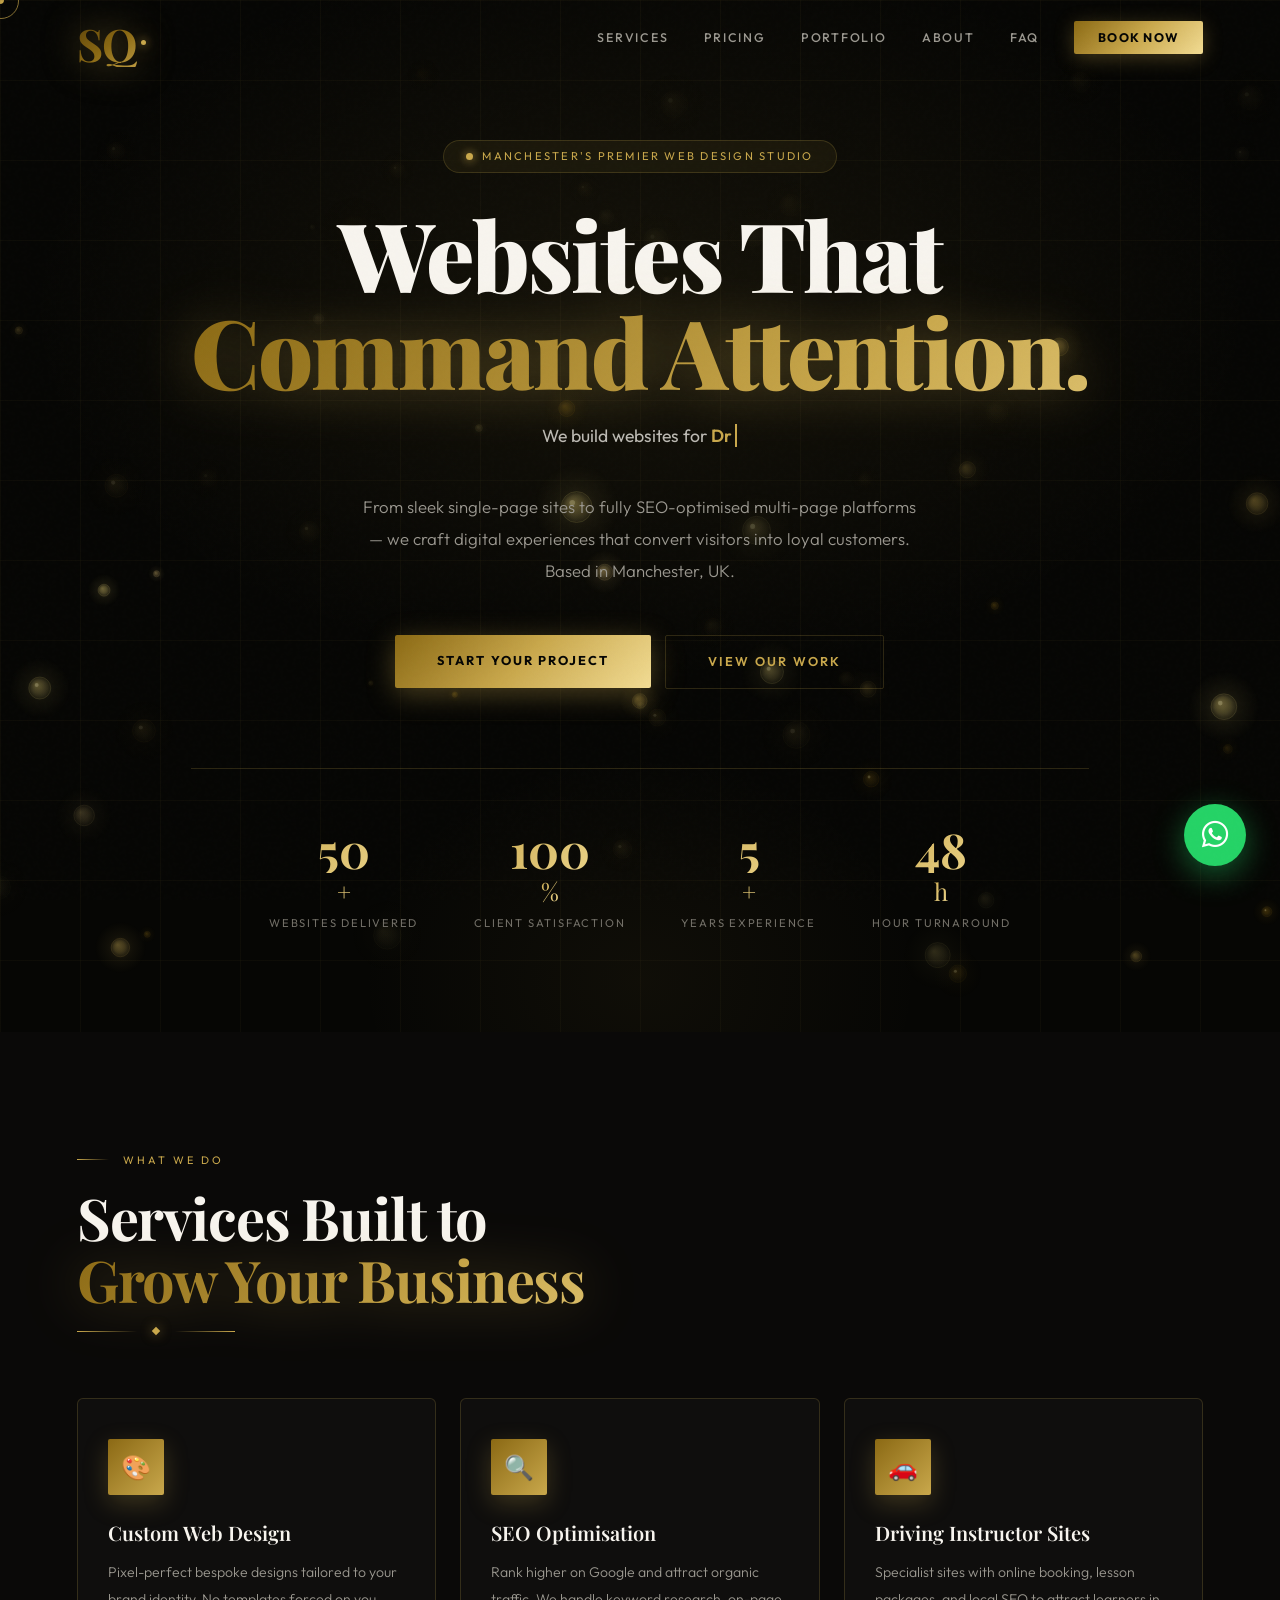
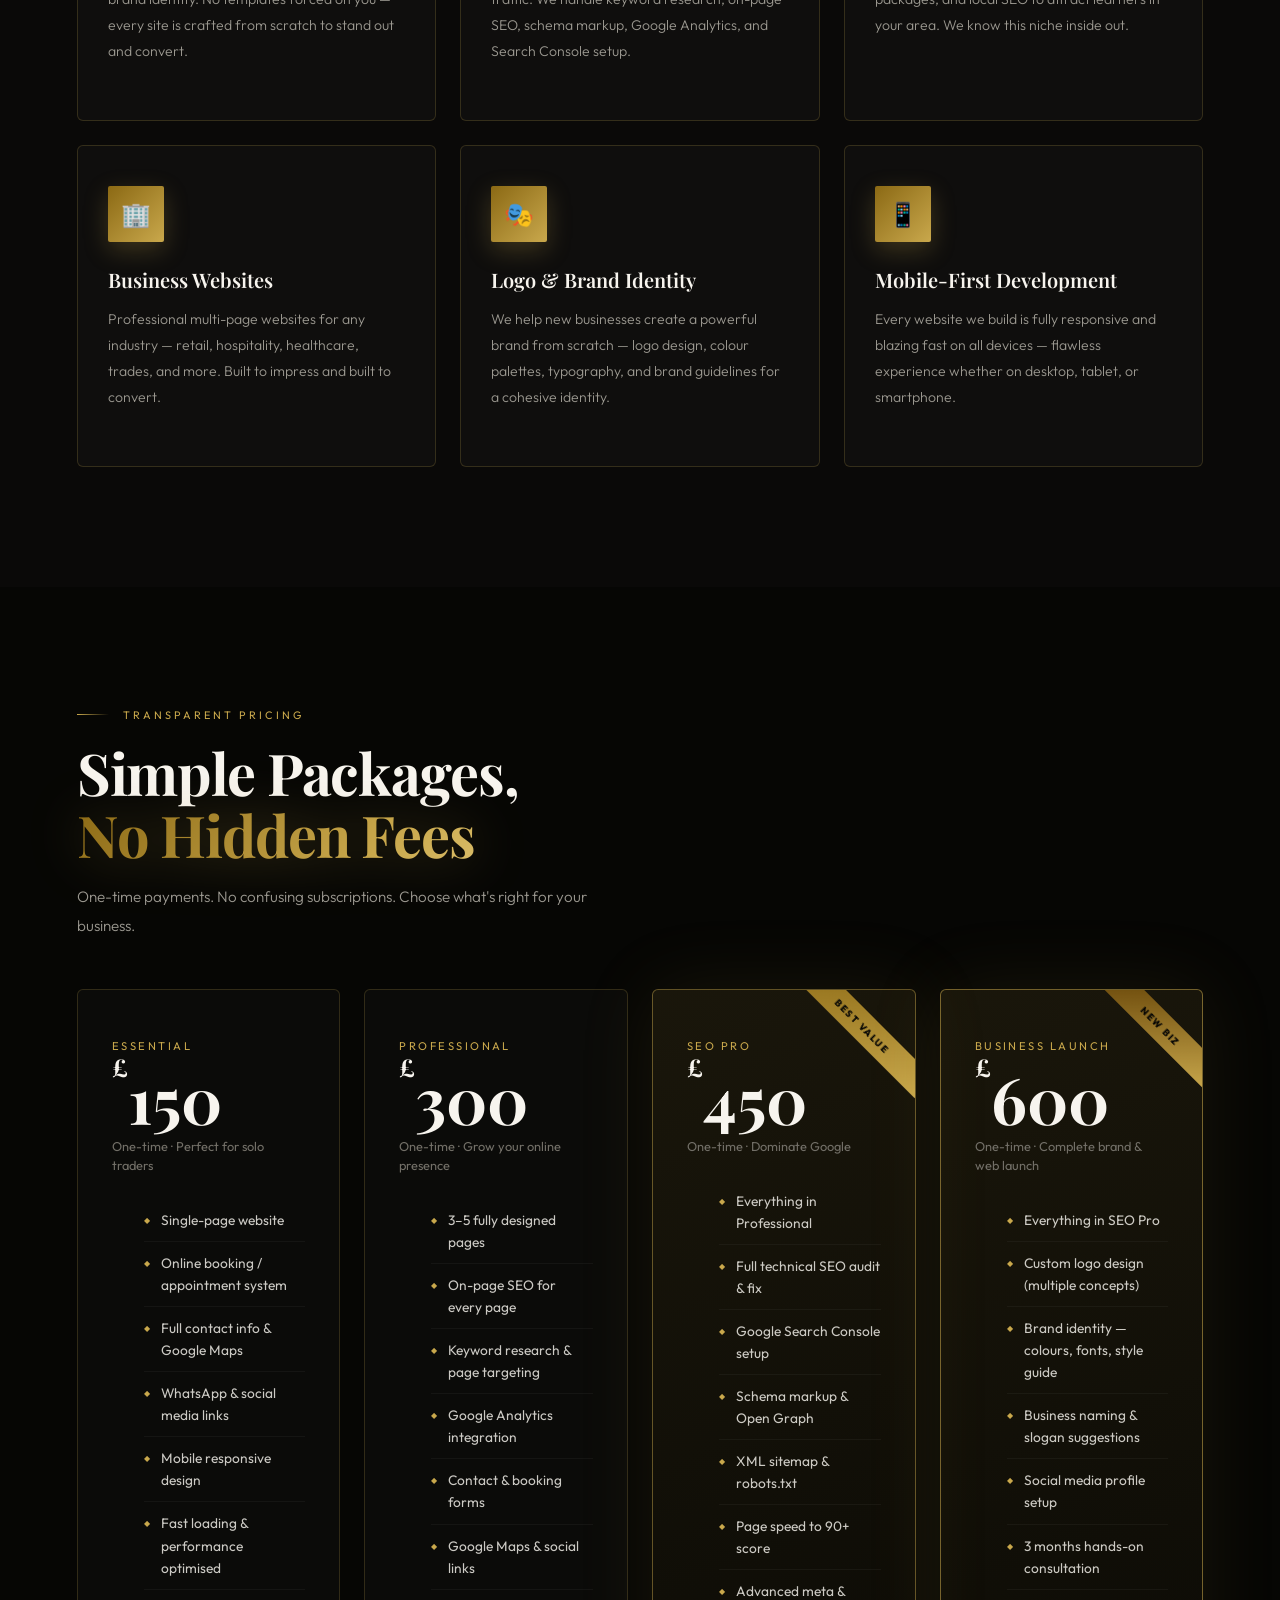
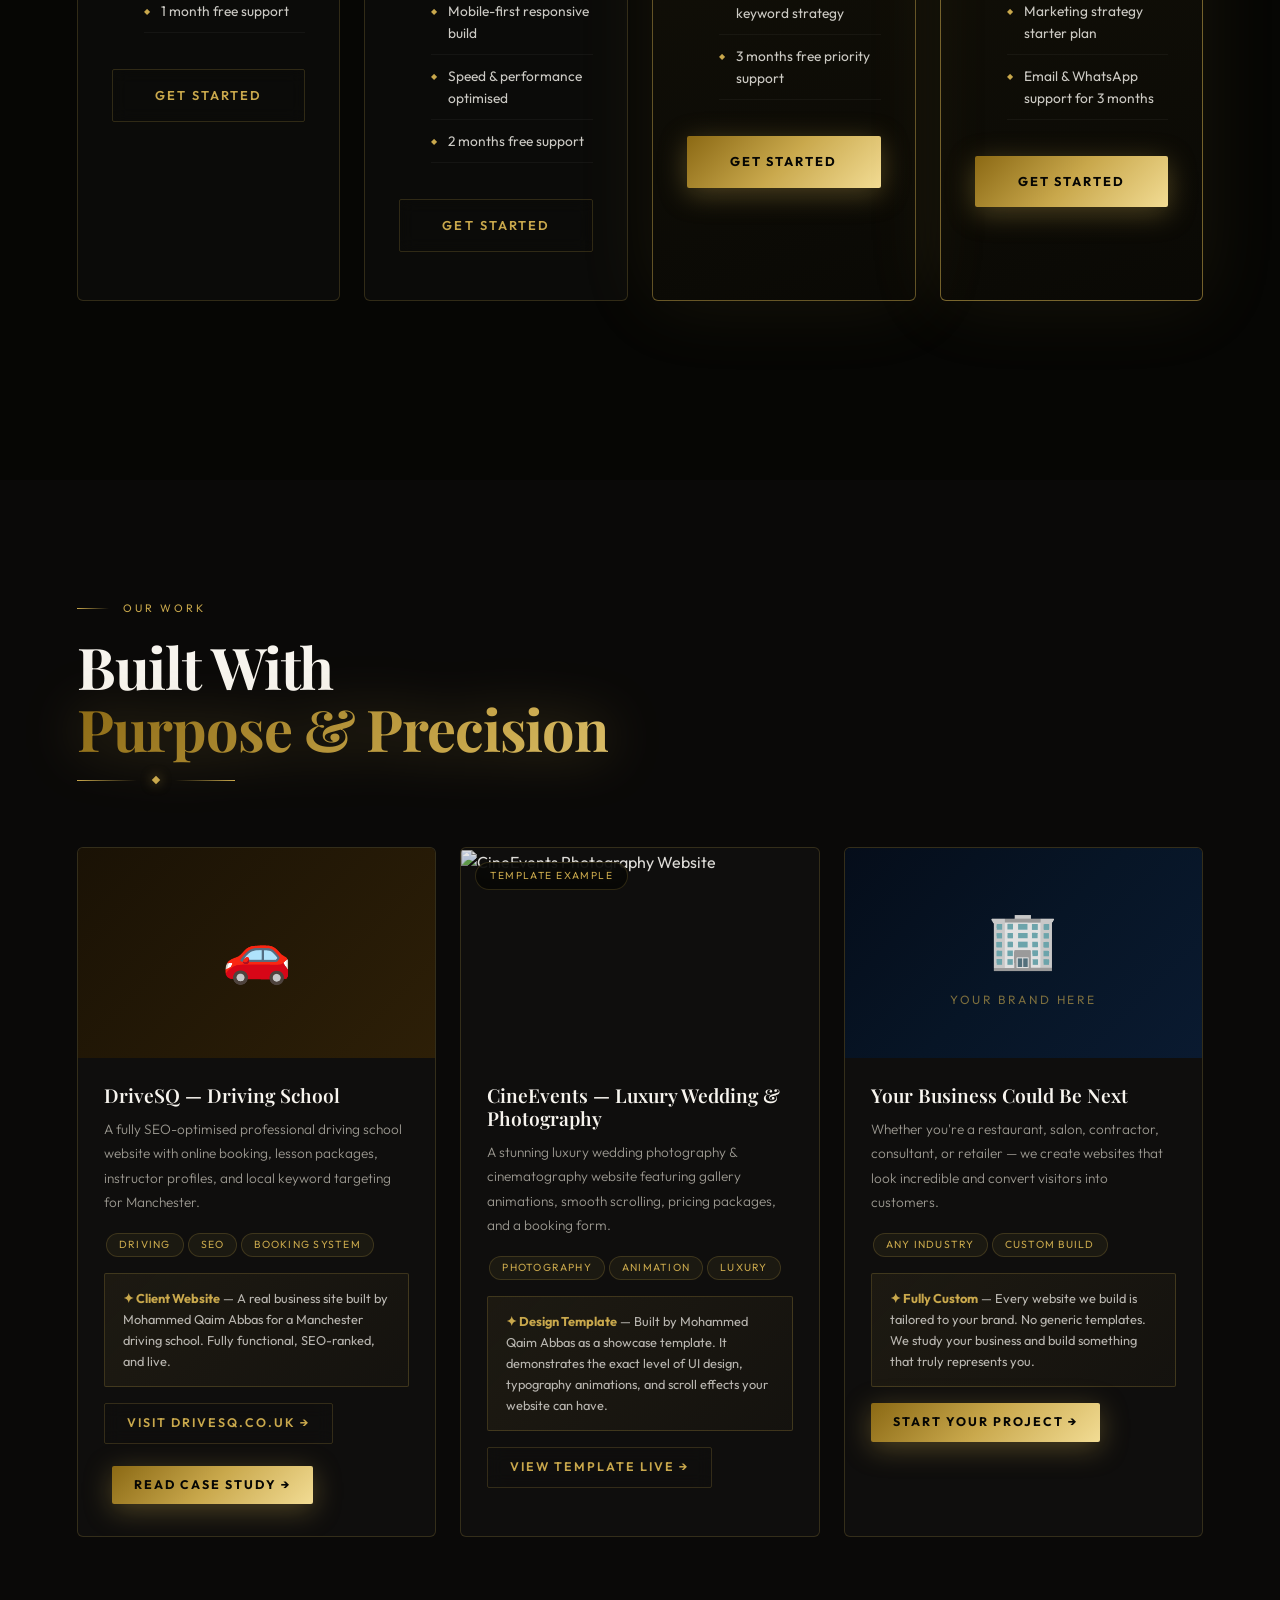
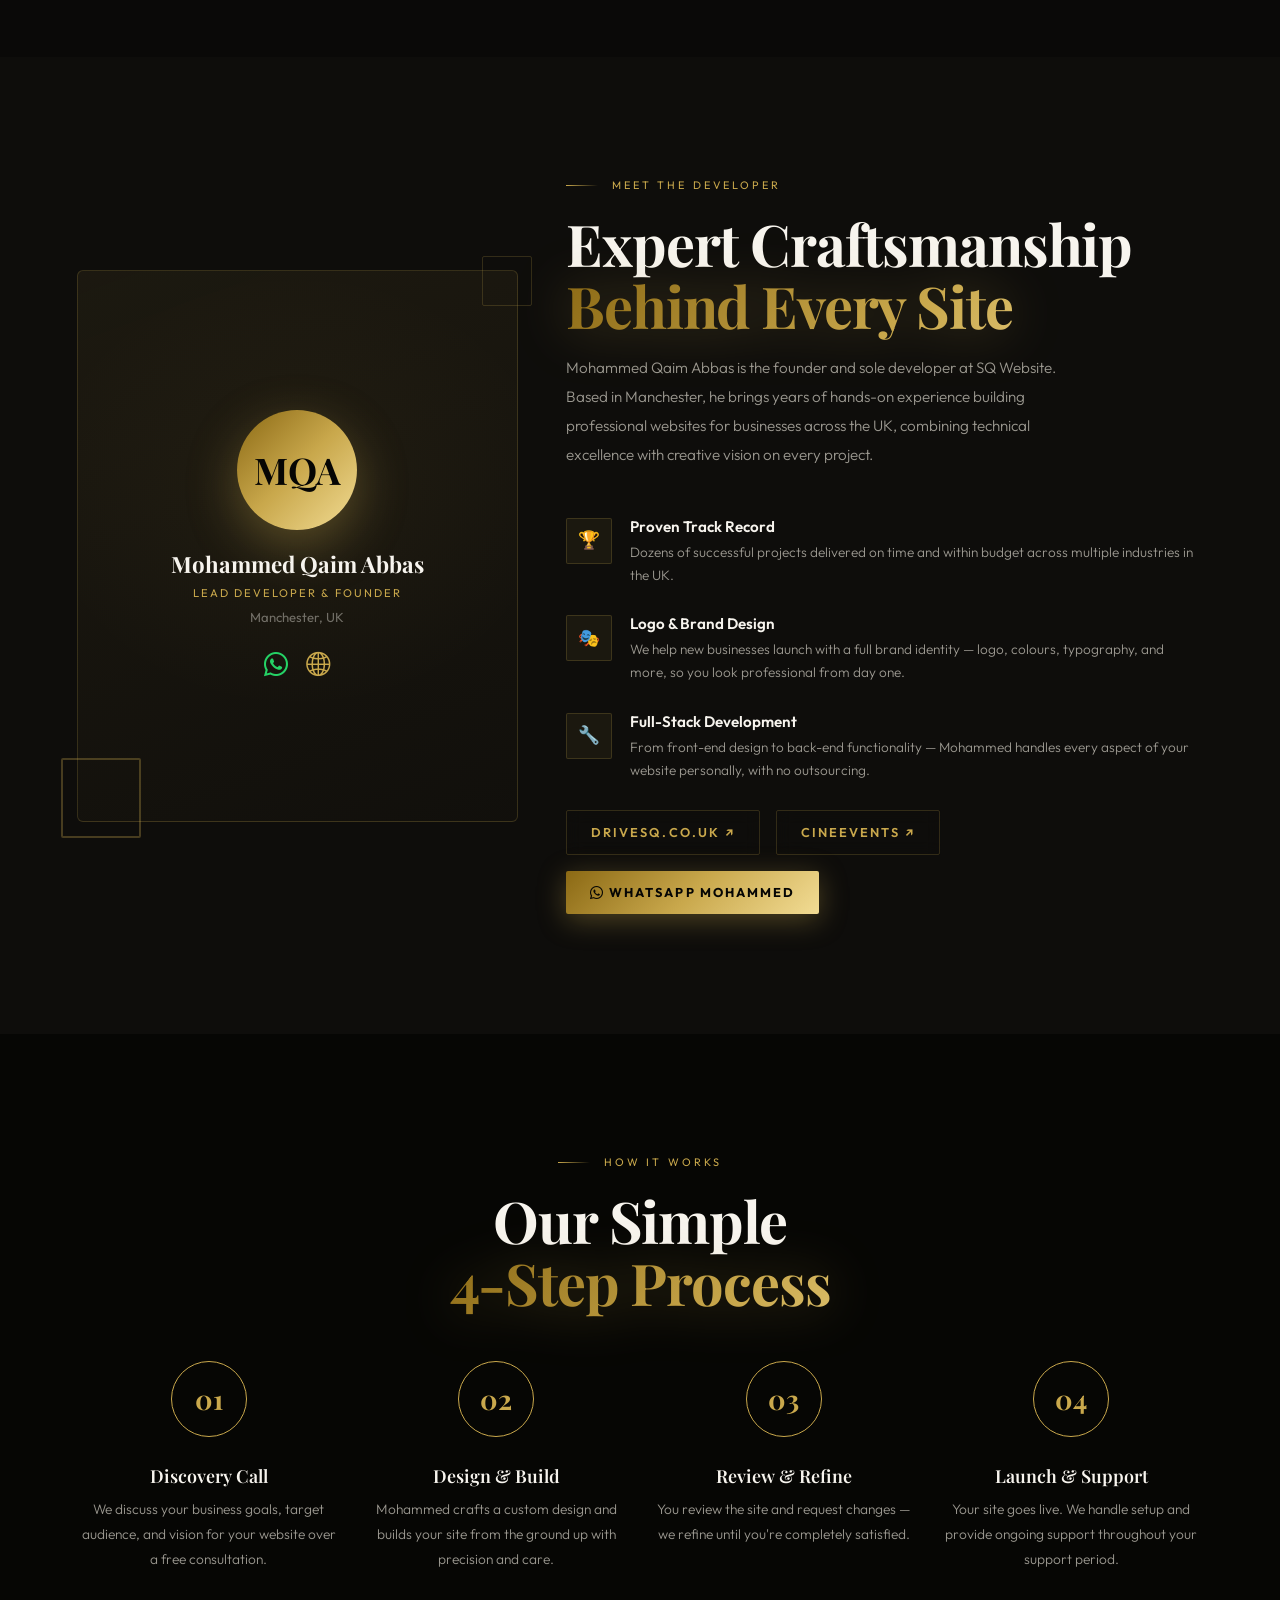
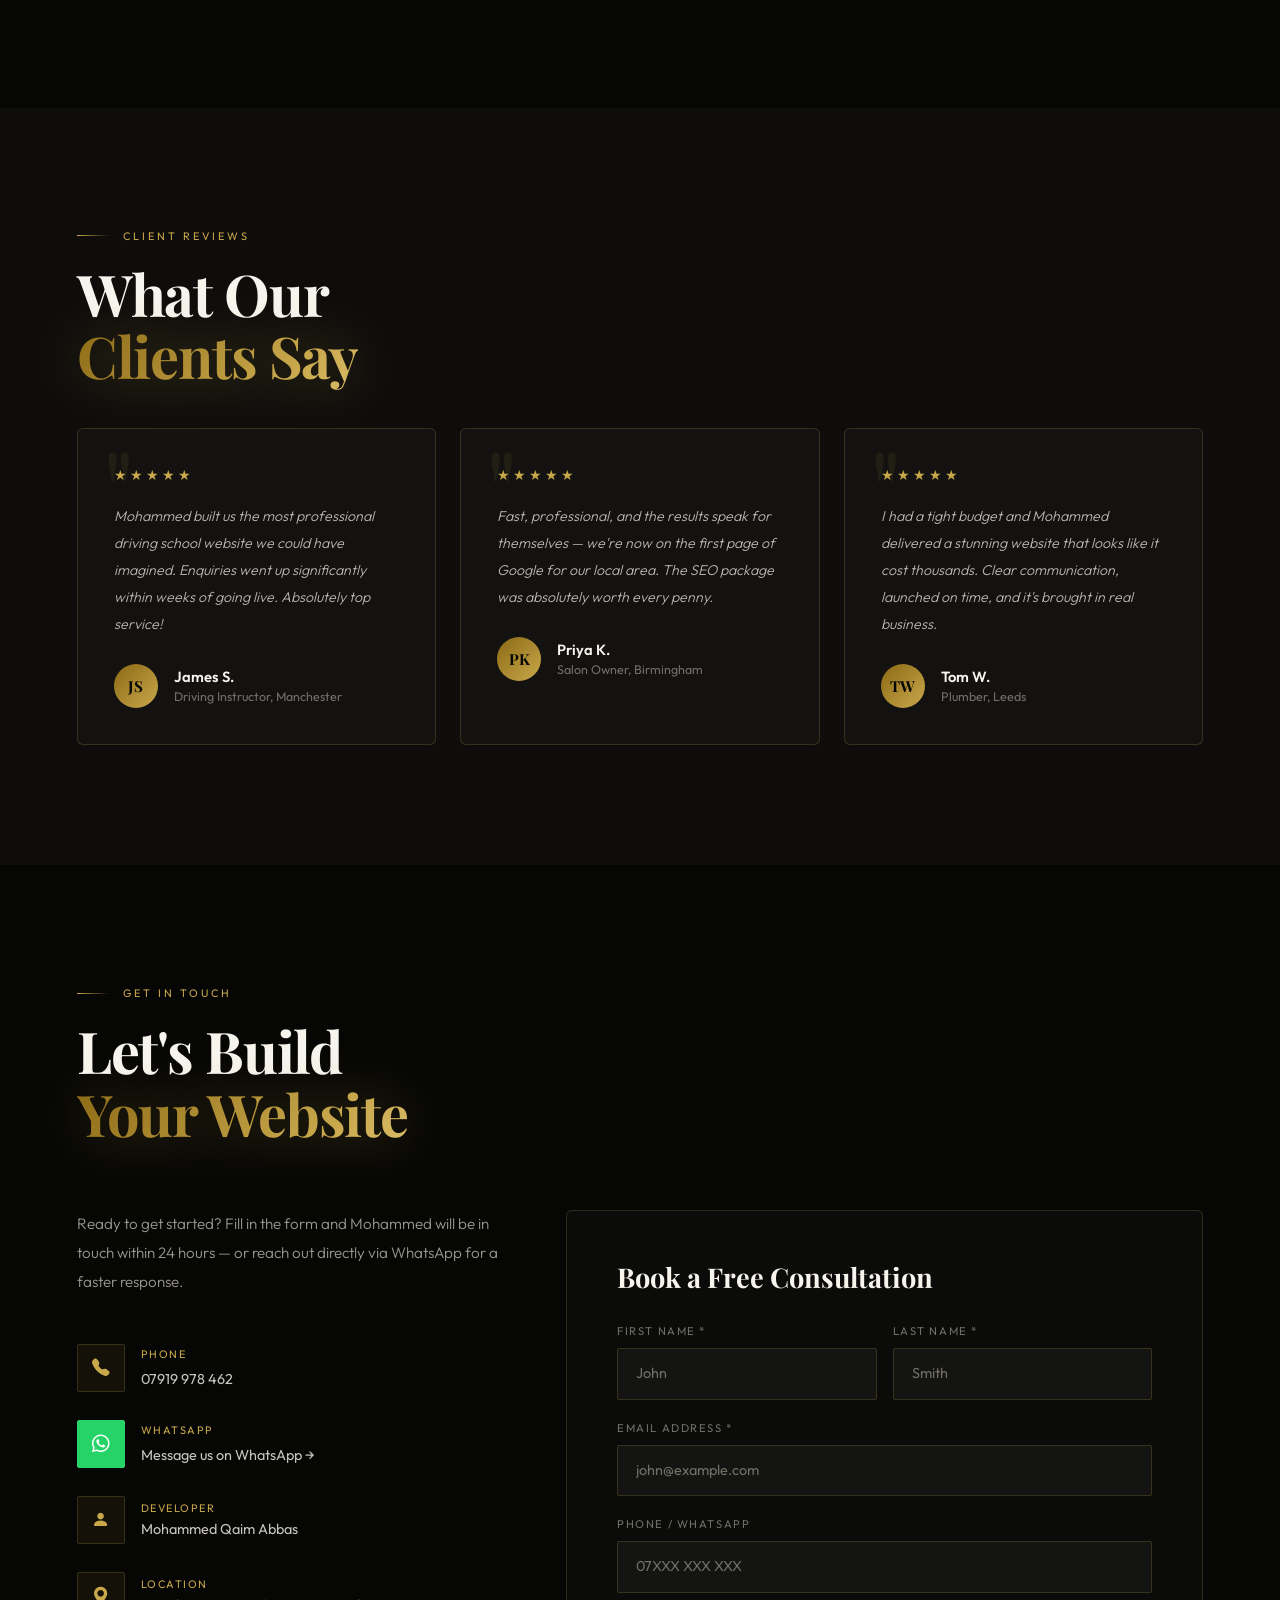
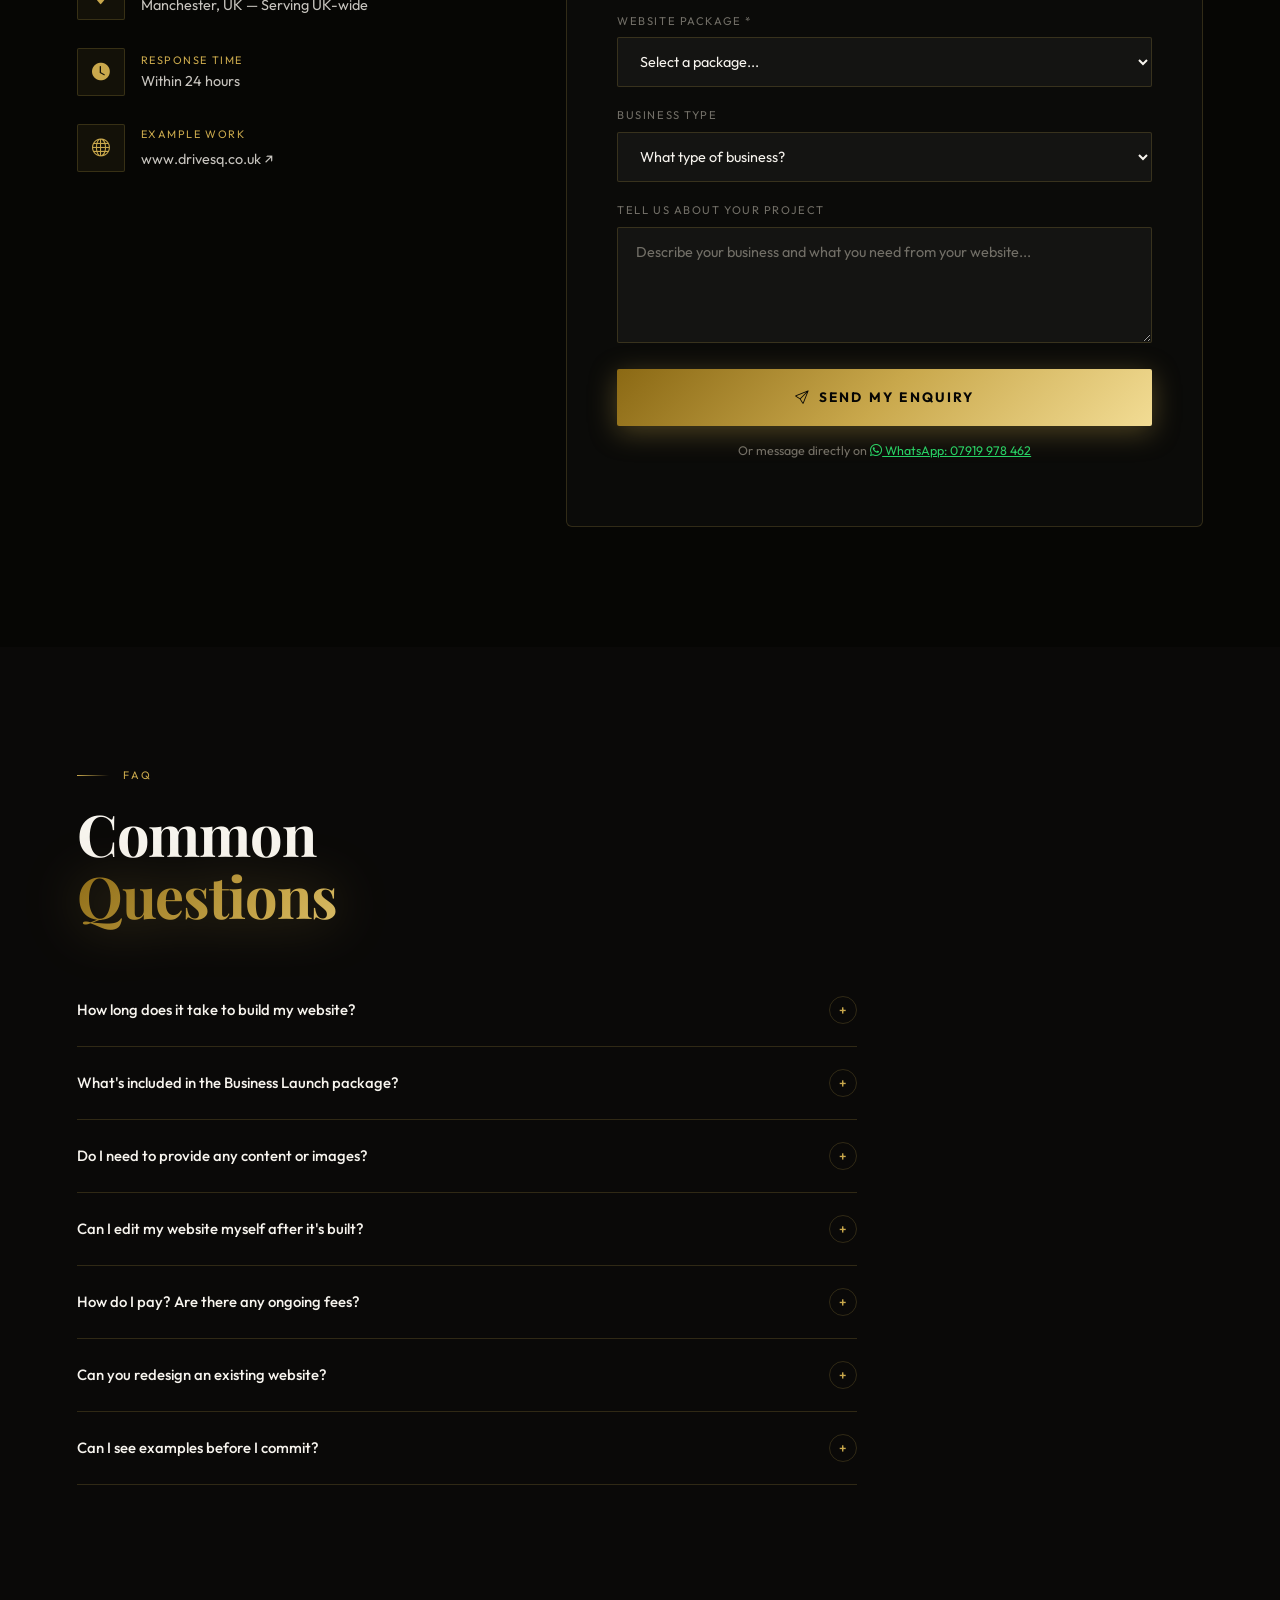
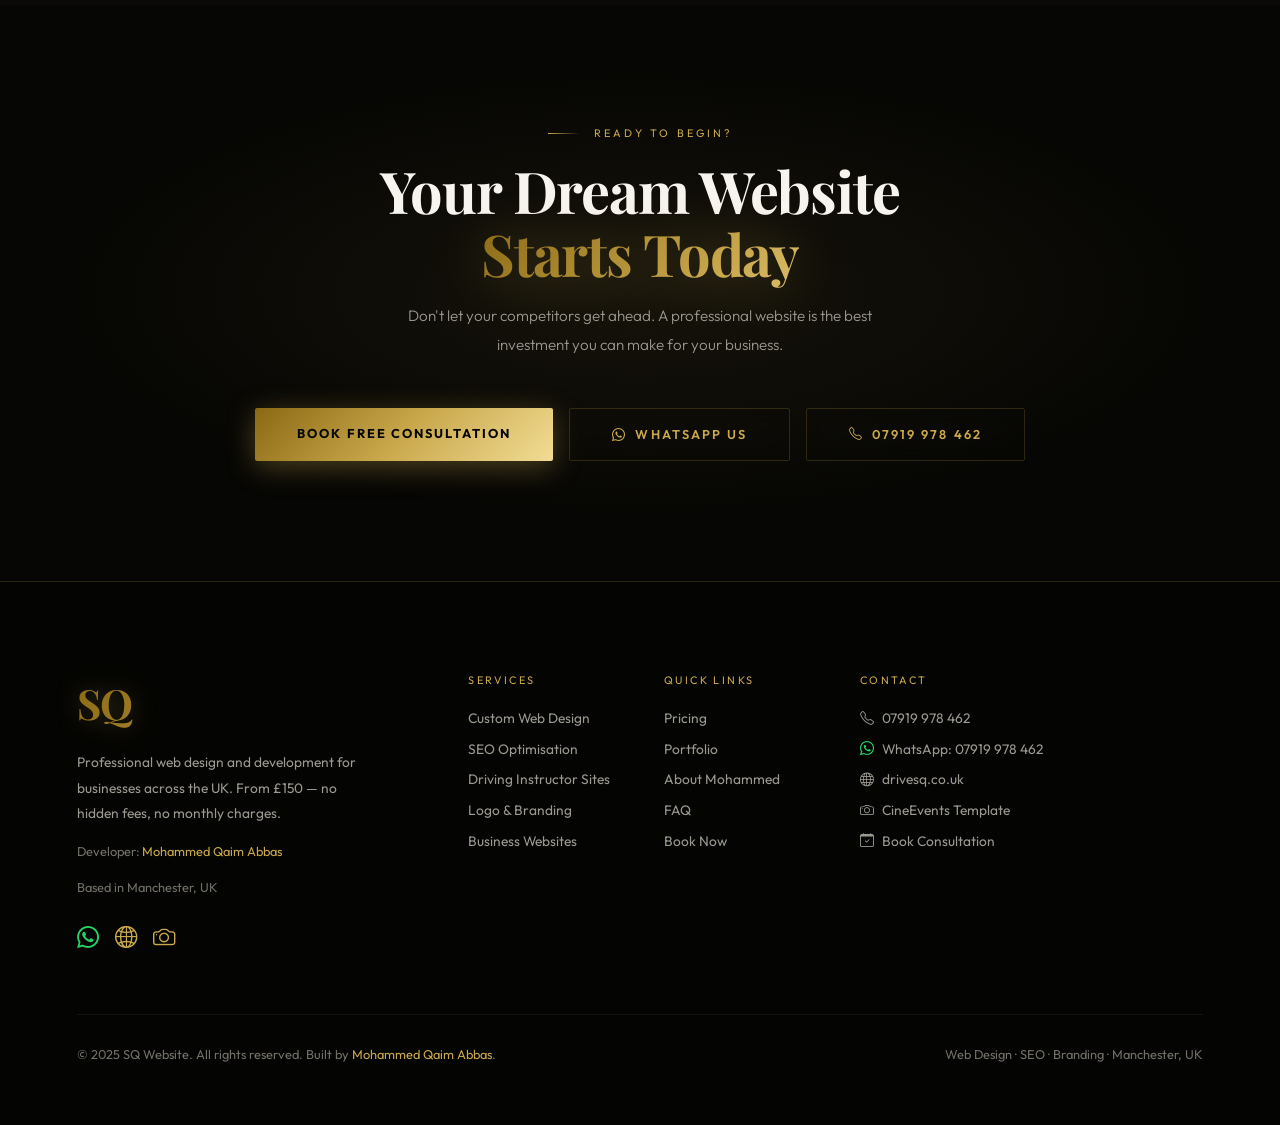
==== commit 1e326087: "Use full name Mohammed Qaim Abbas across site Updates developer credits, footer, meta description, a" ====
--- a/index.html
+++ b/index.html
@@ -1049,7 +1049,7 @@
           <p>A fully SEO-optimised professional driving school website with online booking, lesson packages, instructor profiles, and local keyword targeting for Manchester.</p>
           <span class="tag">Driving</span><span class="tag">SEO</span><span class="tag">Booking System</span>
           <div class="template-note">
-            <strong>✦ Client Website</strong> — A real business site built by Mohammed Abbas for a Manchester driving school. Fully functional, SEO-ranked, and live.
+            <strong>✦ Client Website</strong> — A real business site built by Mohammed Qaim Abbas for a Manchester driving school. Fully functional, SEO-ranked, and live.
           </div>
           <a href="https://www.drivesq.co.uk" target="_blank" class="btn-outline-gold d-inline-block mt-3" style="font-size:.78rem;padding:10px 22px;">Visit drivesq.co.uk →</a>
           <a href="case-study-drivesq.html" class="btn-primary-gold d-inline-block mt-3 ms-2" style="font-size:.78rem;padding:10px 22px;"><span>Read Case Study →</span></a>
@@ -1068,7 +1068,7 @@
           <p>A stunning luxury wedding photography & cinematography website featuring gallery animations, smooth scrolling, pricing packages, and a booking form.</p>
           <span class="tag">Photography</span><span class="tag">Animation</span><span class="tag">Luxury</span>
           <div class="template-note">
-            <strong>✦ Design Template</strong> — Built by Mohammed Abbas as a showcase template. It demonstrates the exact level of UI design, typography animations, and scroll effects your website can have.
+            <strong>✦ Design Template</strong> — Built by Mohammed Qaim Abbas as a showcase template. It demonstrates the exact level of UI design, typography animations, and scroll effects your website can have.
           </div>
           <a href="https://mqabbas.github.io/CINEEVENTS-WEBSITE/" target="_blank" class="btn-outline-gold d-inline-block mt-3" style="font-size:.78rem;padding:10px 22px;">View Template Live →</a>
         </div>
@@ -1103,9 +1103,9 @@
     <div class="col-lg-5 about-col-img reveal">
       <div class="position-relative">
         <div class="about-photo-box">
-          <div class="about-initials">MA</div>
+          <div class="about-initials" style="font-size:2.3rem;">MQA</div>
           <div class="text-center" style="z-index:1;">
-            <div style="font-family:'Playfair Display',serif;font-size:1.4rem;font-weight:700;">Mohammed Abbas</div>
+            <div style="font-family:'Playfair Display',serif;font-size:1.4rem;font-weight:700;">Mohammed Qaim Abbas</div>
             <div style="color:var(--gold);font-size:.7rem;letter-spacing:.18em;text-transform:uppercase;margin-top:4px;">Lead Developer & Founder</div>
             <div style="color:var(--grey);font-size:.82rem;margin-top:6px;">Manchester, UK</div>
           </div>
@@ -1122,7 +1122,7 @@
     <div class="col-lg-7 reveal rd1">
       <div class="s-eyebrow">Meet the Developer</div>
       <h2 class="s-title">Expert Craftsmanship<br><span class="gold-text">Behind Every Site</span></h2>
-      <p class="s-body mb-5">Mohammed Abbas is the founder and sole developer at SQ Website. Based in Manchester, he brings years of hands-on experience building professional websites for businesses across the UK, combining technical excellence with creative vision on every project.</p>
+      <p class="s-body mb-5">Mohammed Qaim Abbas is the founder and sole developer at SQ Website. Based in Manchester, he brings years of hands-on experience building professional websites for businesses across the UK, combining technical excellence with creative vision on every project.</p>
 
       <div class="feat-row">
         <div class="feat-icon">🏆</div>
@@ -1257,7 +1257,7 @@
         <div class="contact-icon"><i class="bi bi-person-fill" style="color:var(--gold);"></i></div>
         <div>
           <div class="label">Developer</div>
-          <p>Mohammed Abbas</p>
+          <p>Mohammed Qaim Abbas</p>
         </div>
       </div>
       <div class="contact-detail">
@@ -1408,7 +1408,7 @@
     <div class="col-lg-4">
       <div class="footer-logo mb-3">SQ</div>
       <p style="color:var(--grey-light);font-size:.86rem;line-height:1.85;max-width:290px;">Professional web design and development for businesses across the UK. From £150 — no hidden fees, no monthly charges.</p>
-      <p style="color:var(--grey);font-size:.8rem;margin-top:14px;">Developer: <span style="color:var(--gold);">Mohammed Abbas</span></p>
+      <p style="color:var(--grey);font-size:.8rem;margin-top:14px;">Developer: <span style="color:var(--gold);">Mohammed Qaim Abbas</span></p>
       <p style="color:var(--grey);font-size:.8rem;">Based in Manchester, UK</p>
       <div class="d-flex gap-3 mt-4">
         <a href="https://wa.me/447919978462" target="_blank" style="color:#25D366;font-size:1.4rem;"><i class="bi bi-whatsapp"></i></a>
@@ -1442,7 +1442,7 @@
     </div>
   </div>
   <div class="footer-hr">
-    <p>© 2025 SQ Website. All rights reserved. Built by <a href="#about">Mohammed Abbas</a>.</p>
+    <p>© 2025 SQ Website. All rights reserved. Built by <a href="#about">Mohammed Qaim Abbas</a>.</p>
     <p>Web Design · SEO · Branding · Manchester, UK</p>
   </div>
 </footer>
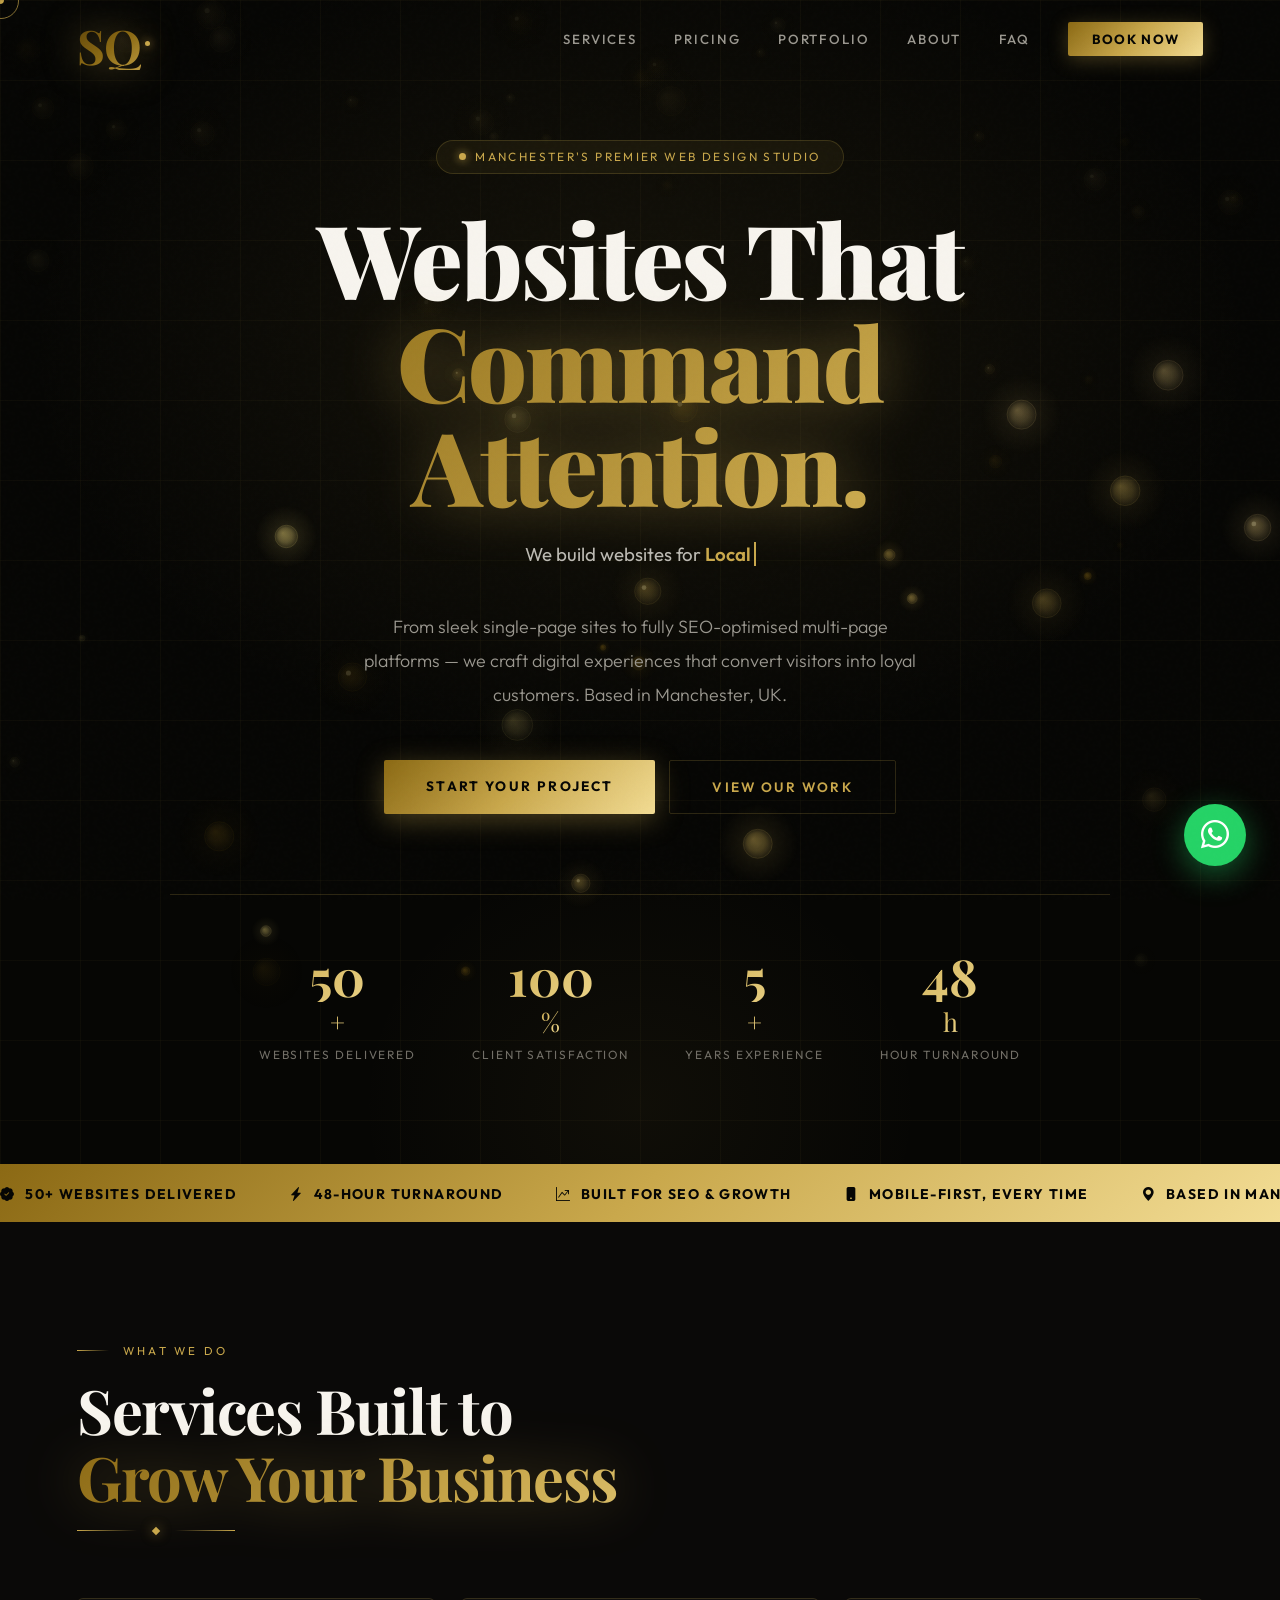
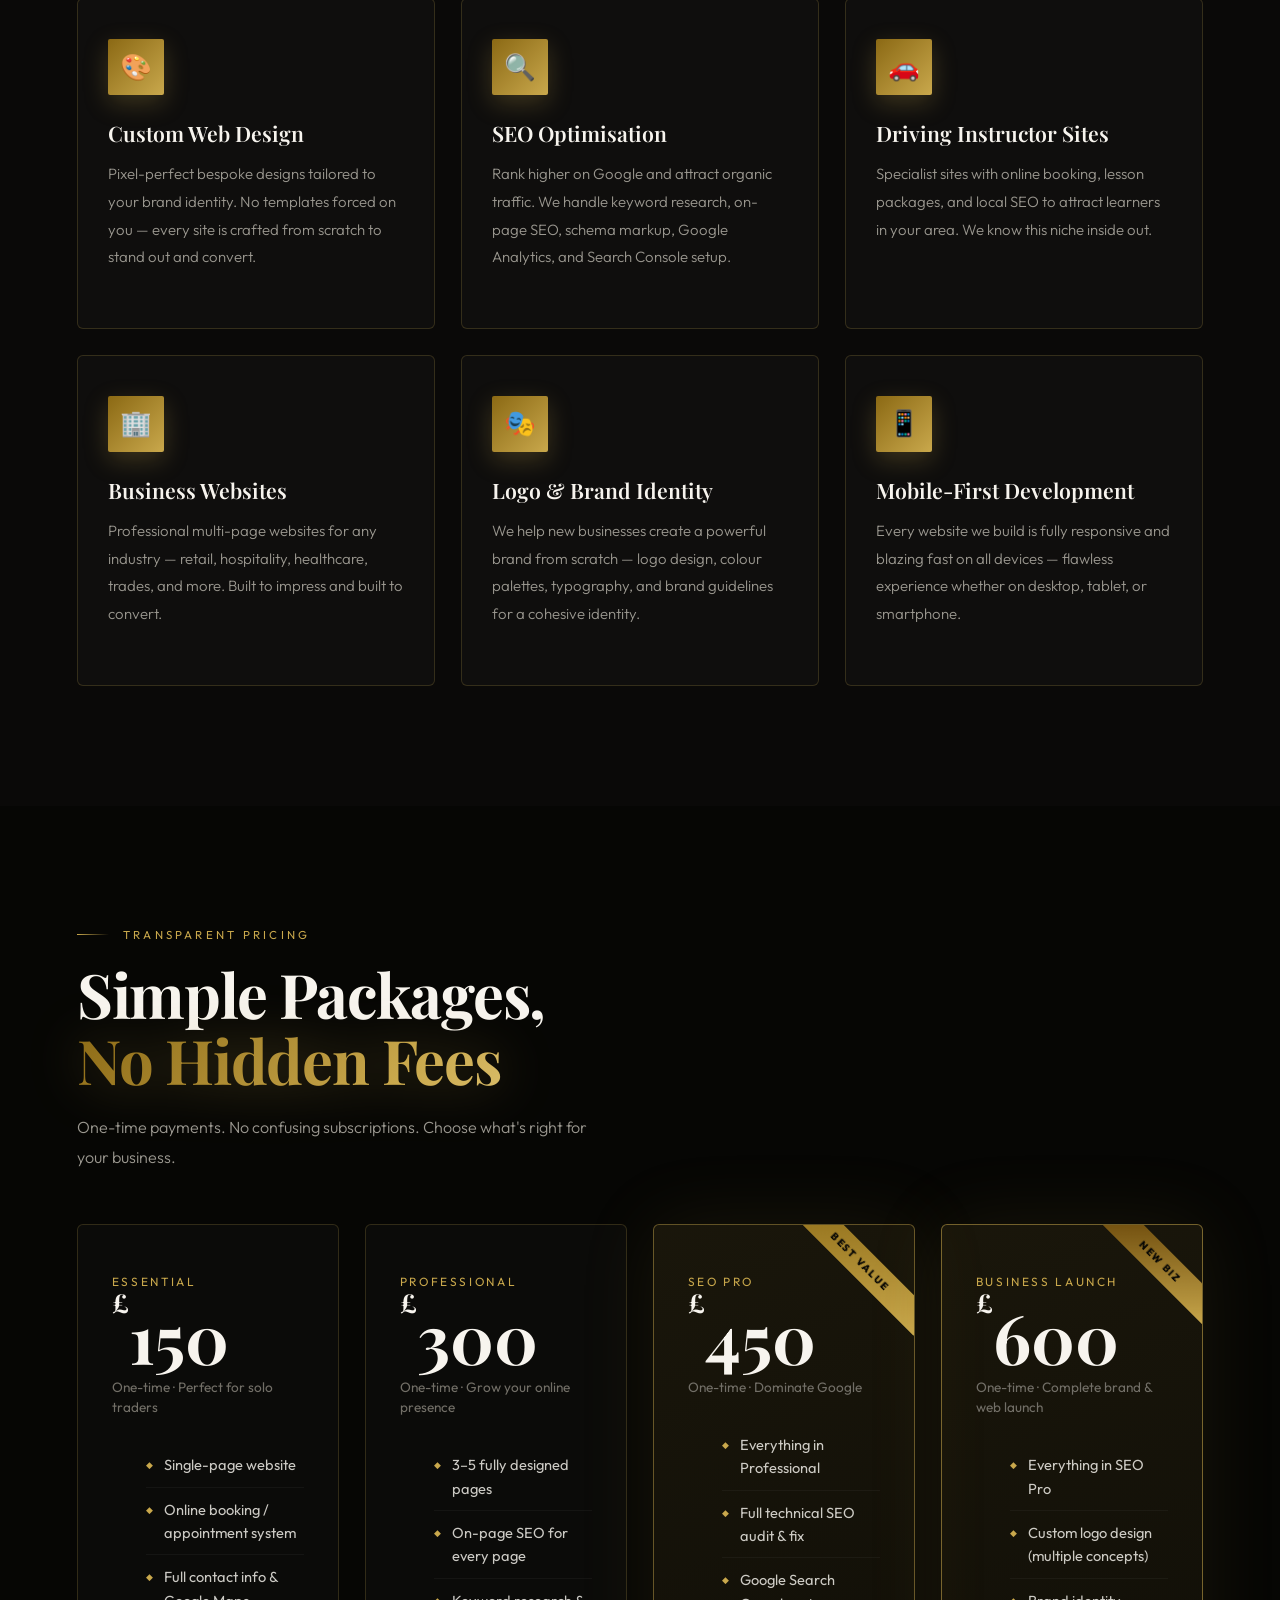
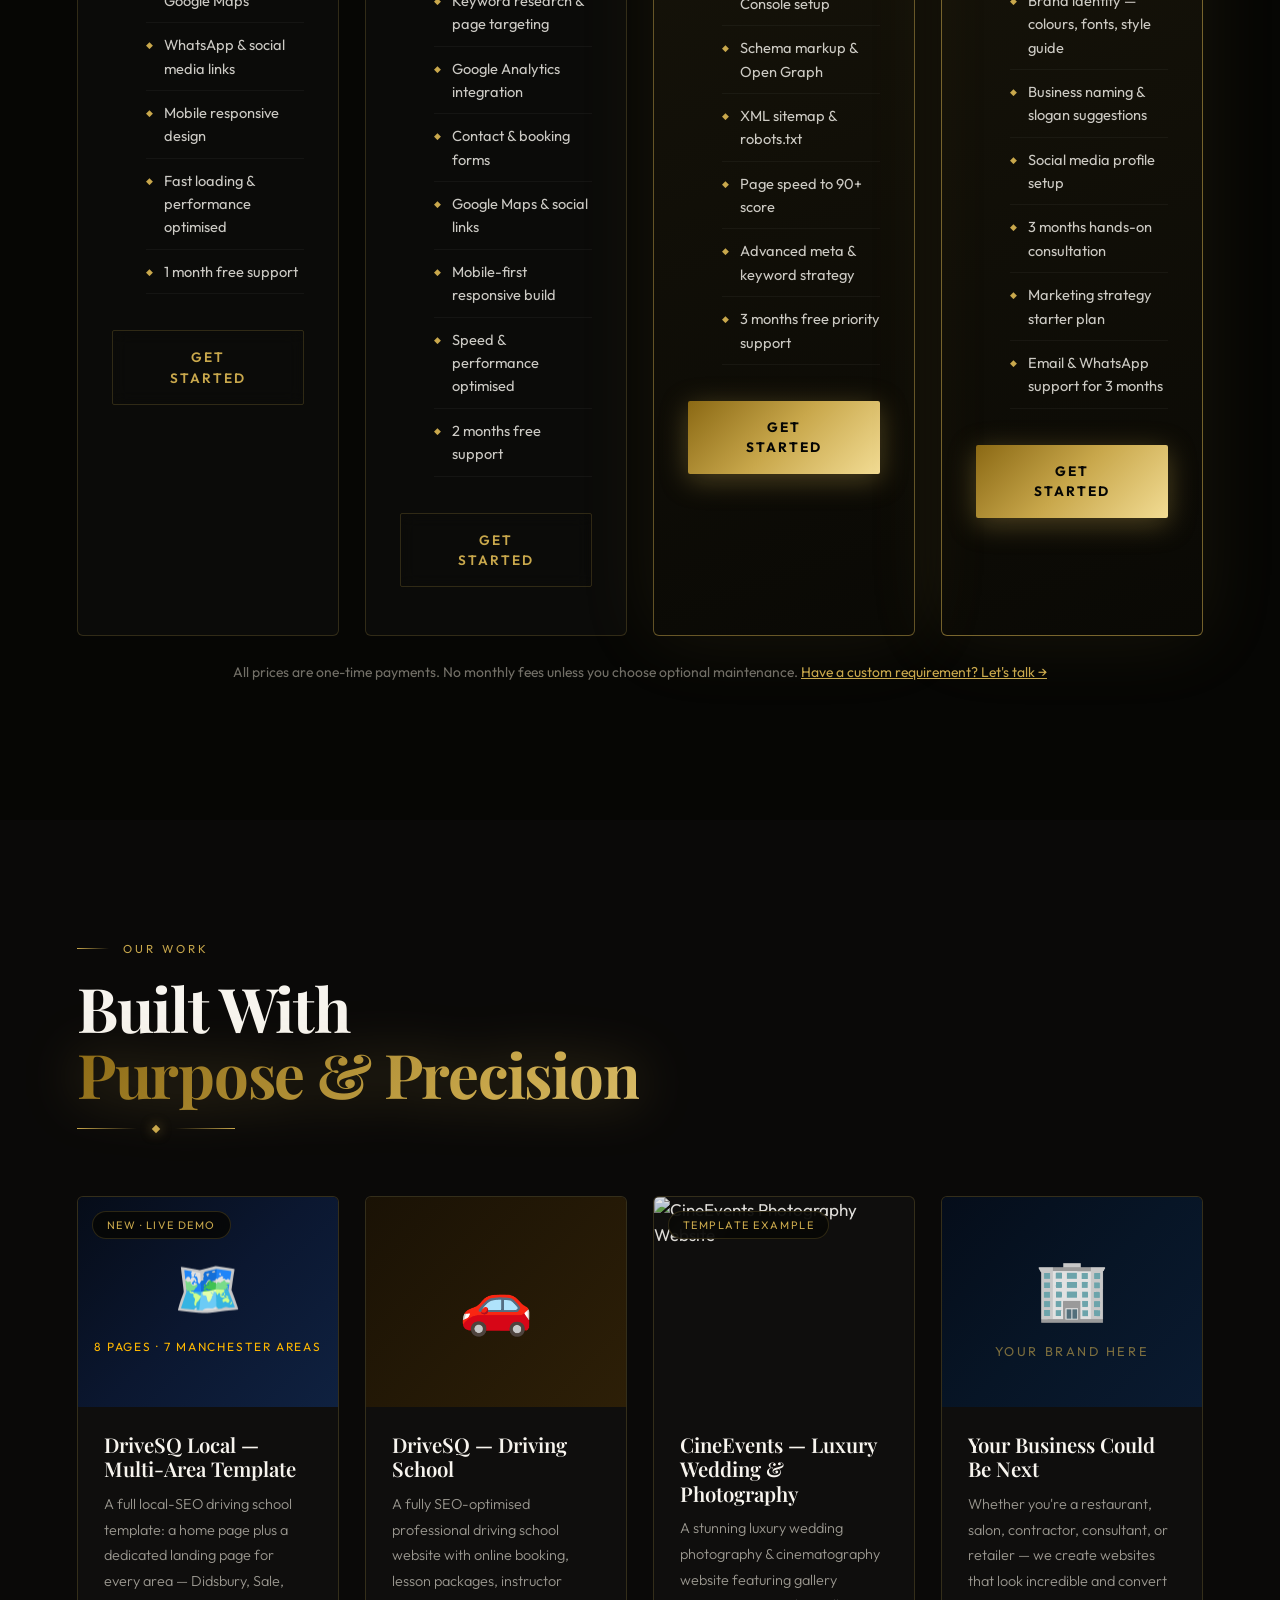
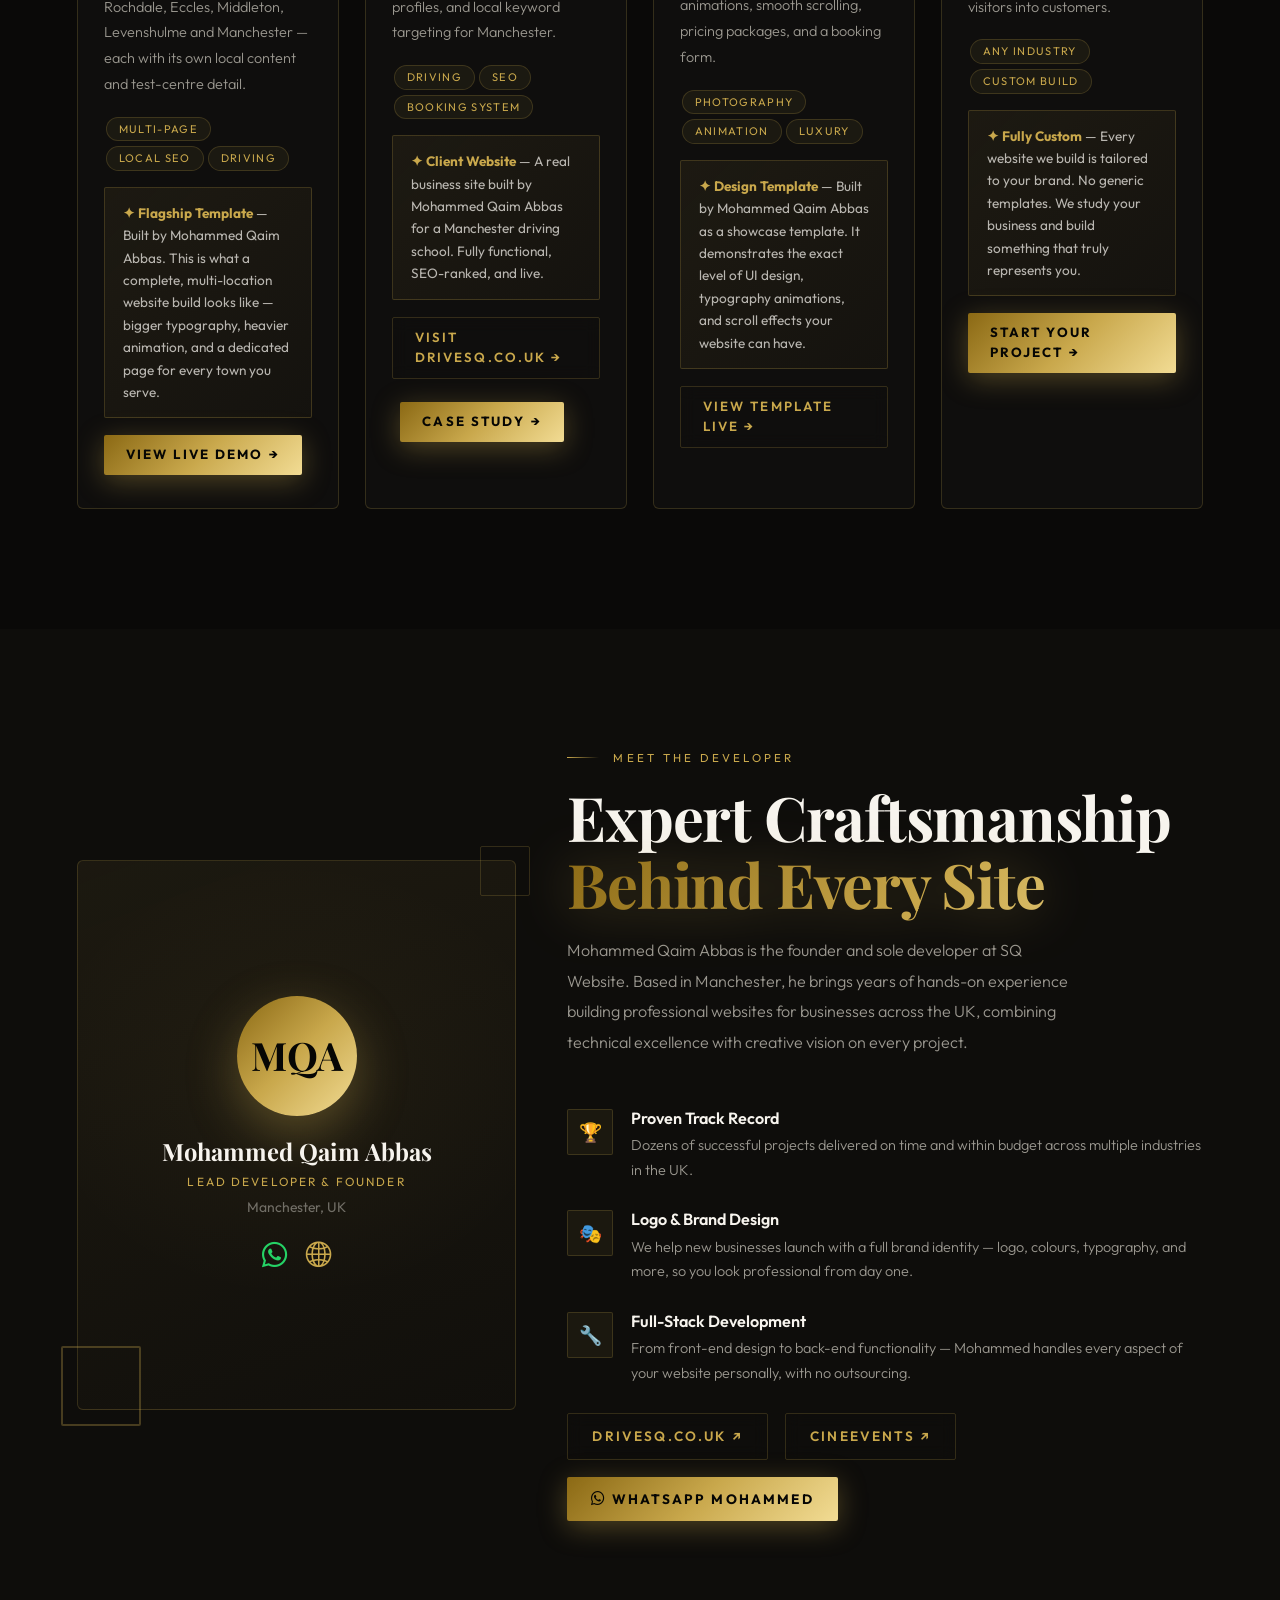
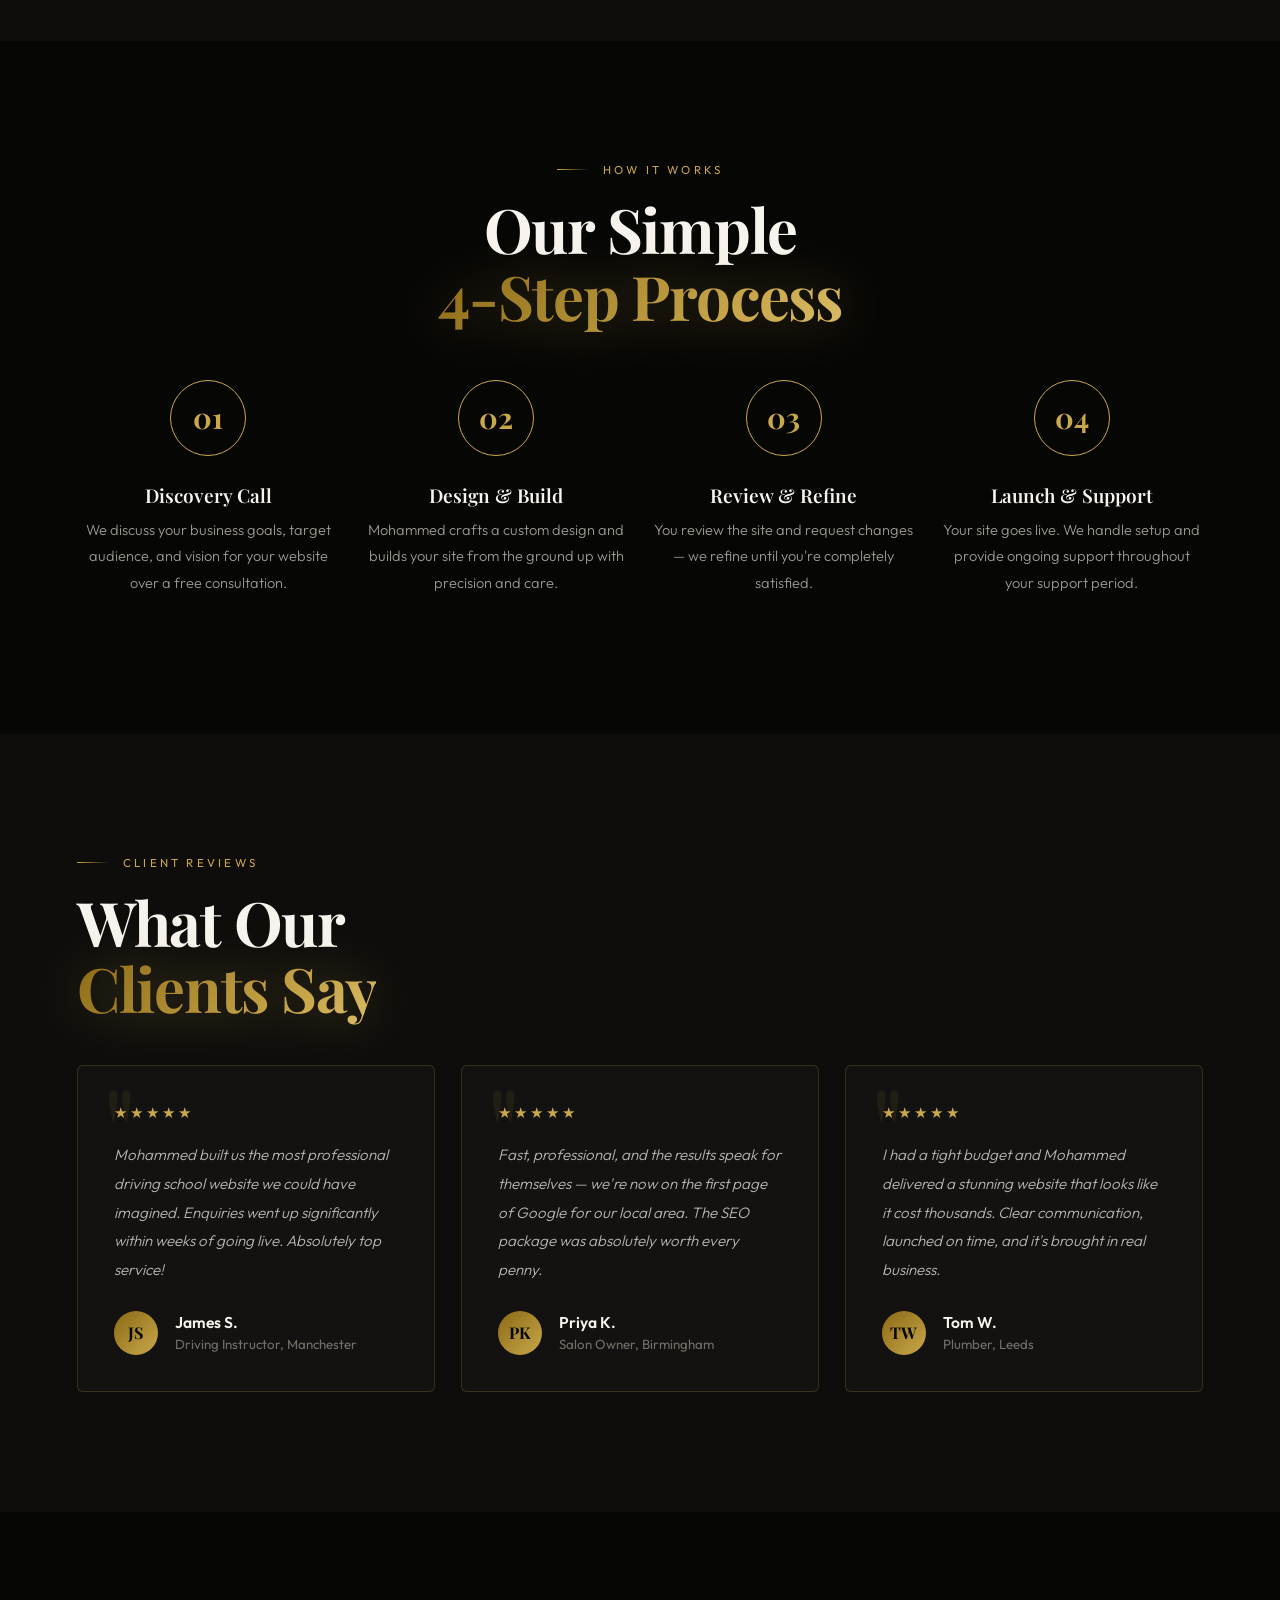
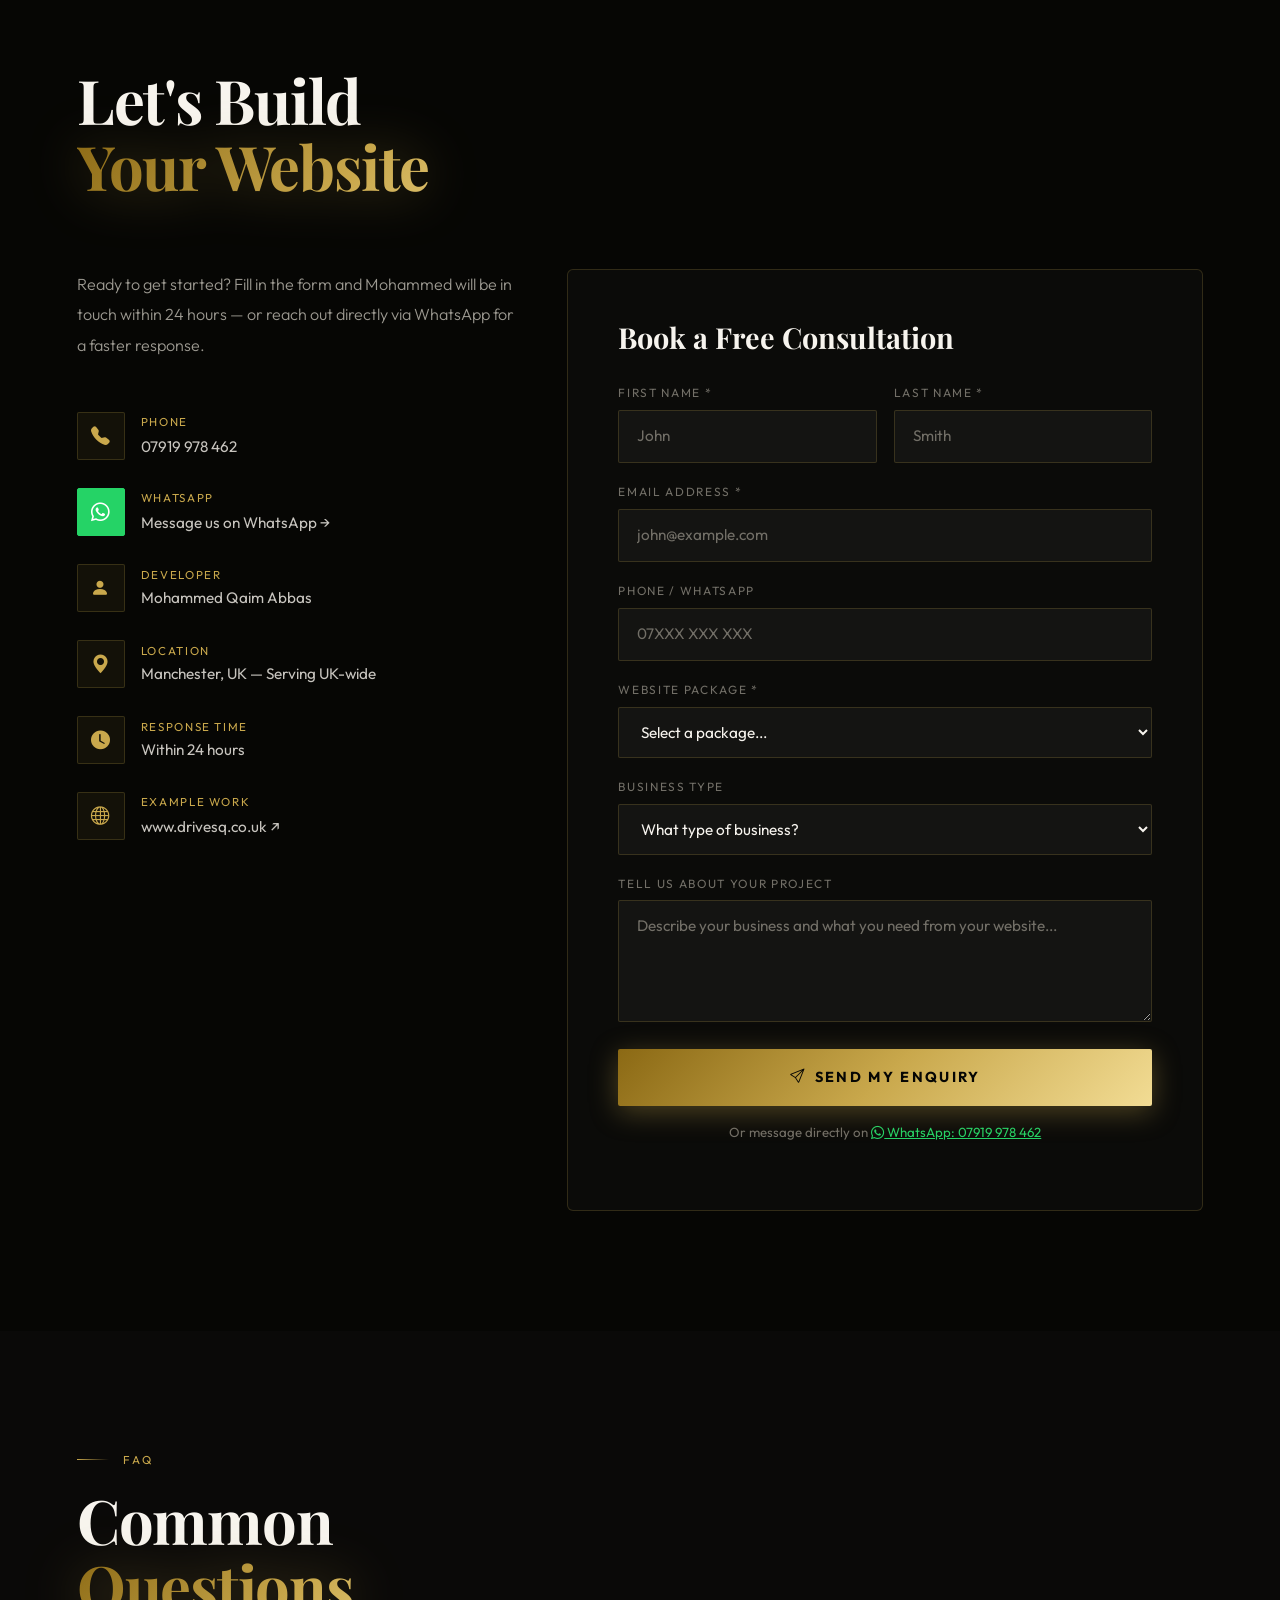
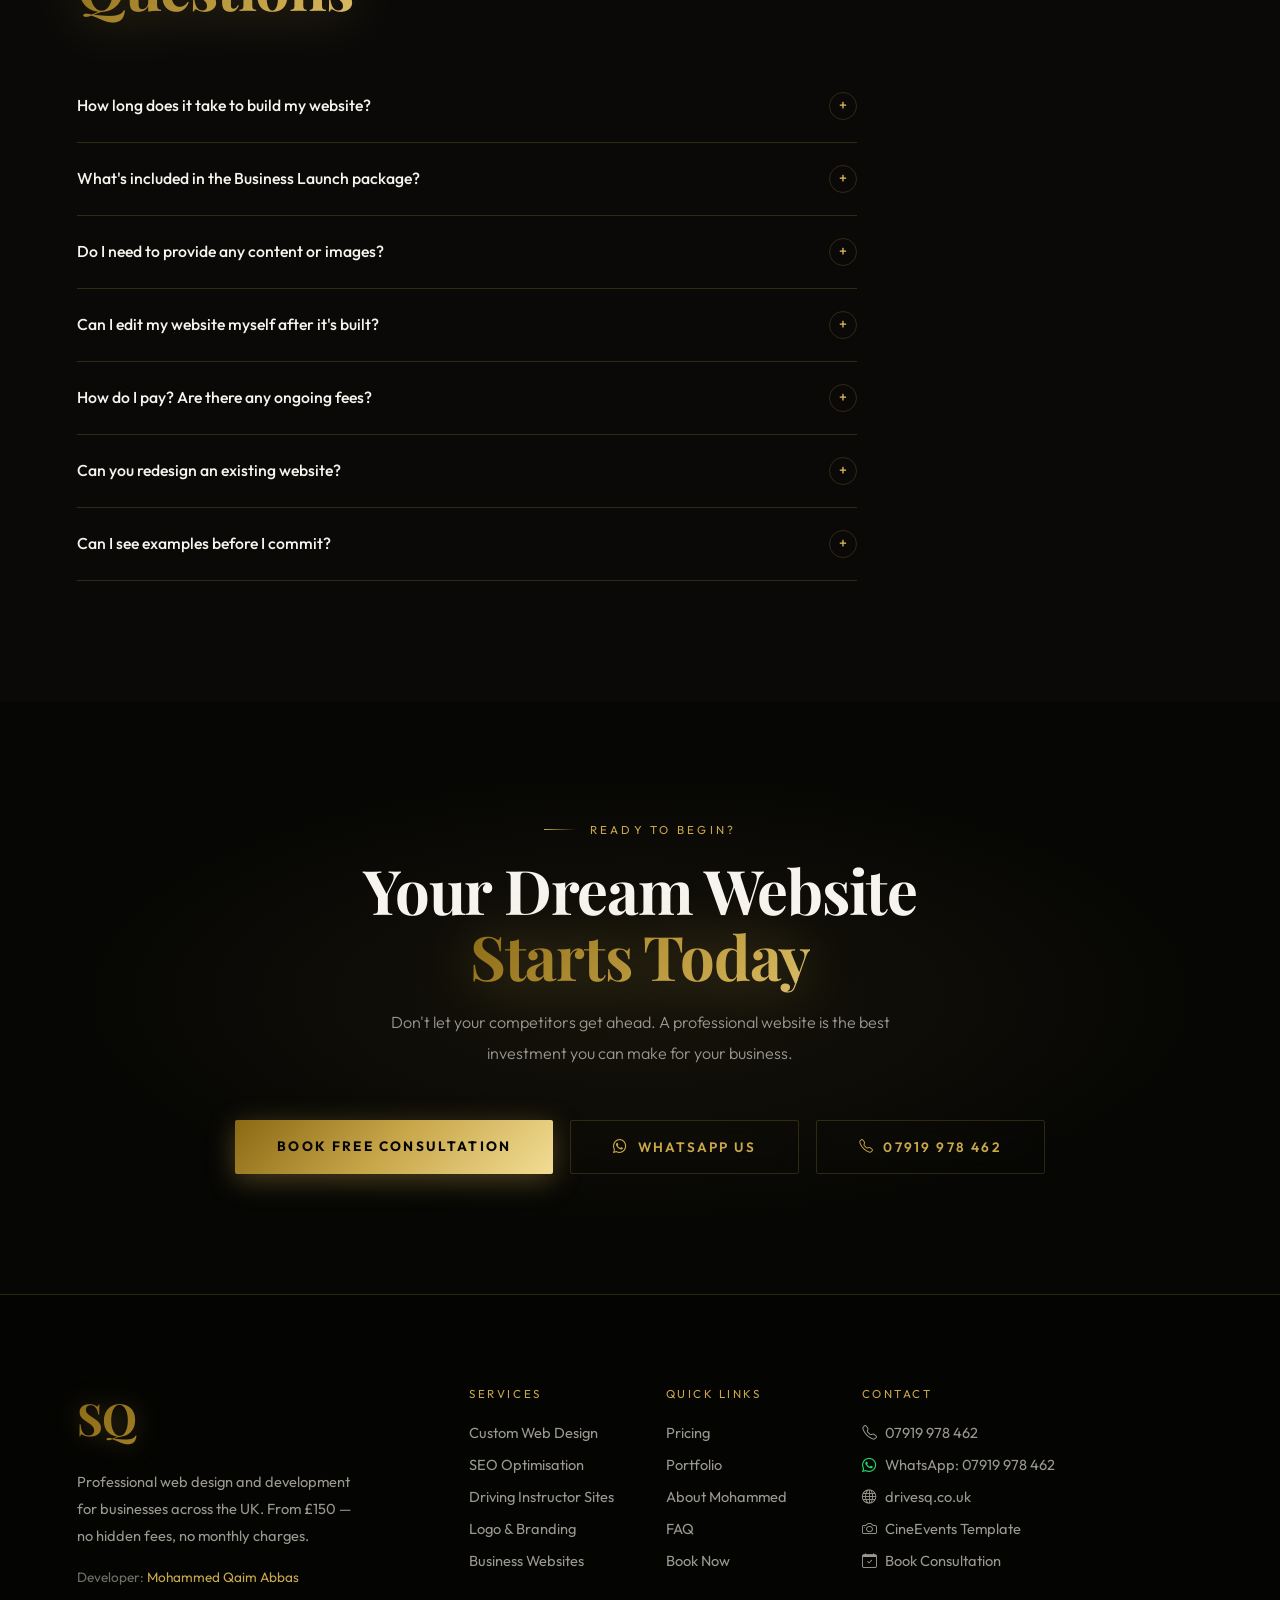
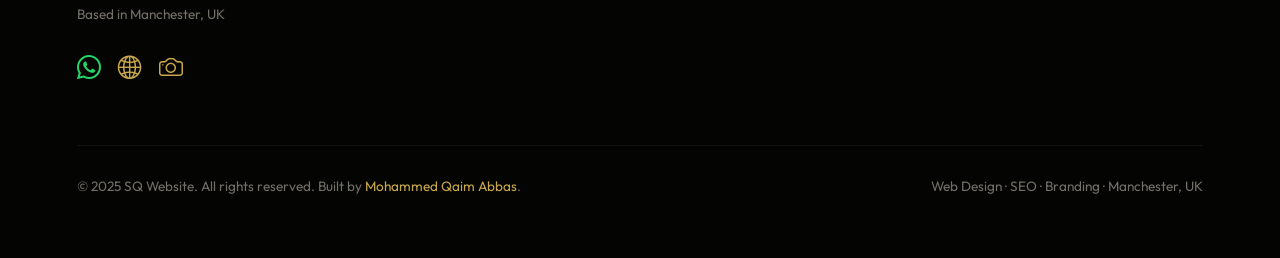
==== commit 122dd495: "Add DriveSQ Local multi-area driving school template Builds a new flagship template/demo (drivesq/) " ====
--- a/index.html
+++ b/index.html
@@ -34,7 +34,7 @@
 }
 
 *,*::before,*::after { margin:0; padding:0; box-sizing:border-box; }
-html { scroll-behavior:smooth; font-size:16px; }
+html { scroll-behavior:smooth; font-size:17px; }
 
 body {
   background:#060604;
@@ -259,7 +259,7 @@
 /* hero h1 */
 .hero h1 {
   font-family:'Playfair Display',serif;
-  font-size:clamp(3.4rem,7.5vw,6.8rem);
+  font-size:clamp(3.6rem,8vw,7.4rem);
   font-weight:900; line-height:1.01;
   margin-bottom:24px;
   animation:fadeUp 1s cubic-bezier(.4,0,.2,1) .15s both;
@@ -389,6 +389,20 @@
 }
 
 /* ═══════════════════════════════════════════
+   TRUST TICKER
+═══════════════════════════════════════════ */
+.ticker-wrap {
+  background:linear-gradient(135deg,var(--gold-dark),var(--gold),var(--gold-light));
+  overflow:hidden; padding:16px 0; white-space:nowrap;
+}
+.ticker-strip { display:inline-flex; gap:52px; animation:tickerScroll 24s linear infinite; }
+.ticker-strip span {
+  color:var(--bg-solid); font-weight:700; font-size:.82rem; letter-spacing:.1em;
+  text-transform:uppercase; display:inline-flex; align-items:center; gap:10px;
+}
+@keyframes tickerScroll { from { transform:translateX(0); } to { transform:translateX(-50%); } }
+
+/* ═══════════════════════════════════════════
    GENERAL SECTION
 ═══════════════════════════════════════════ */
 section { padding:120px 6%; }
@@ -404,7 +418,7 @@
 
 .s-title {
   font-family:'Playfair Display',serif;
-  font-size:clamp(2.1rem,4.5vw,3.6rem);
+  font-size:clamp(2.3rem,4.8vw,3.9rem);
   font-weight:700; line-height:1.08; margin-bottom:18px;
   letter-spacing:-.02em;
 }
@@ -888,6 +902,22 @@
     </div>
   </div>
 </section>
+
+<!-- ═══ TRUST TICKER ═══ -->
+<div class="ticker-wrap">
+  <div class="ticker-strip" aria-hidden="true">
+    <span><i class="bi bi-patch-check-fill"></i> 50+ WEBSITES DELIVERED</span>
+    <span><i class="bi bi-lightning-charge-fill"></i> 48-HOUR TURNAROUND</span>
+    <span><i class="bi bi-graph-up-arrow"></i> BUILT FOR SEO &amp; GROWTH</span>
+    <span><i class="bi bi-phone-fill"></i> MOBILE-FIRST, EVERY TIME</span>
+    <span><i class="bi bi-geo-alt-fill"></i> BASED IN MANCHESTER, UK</span>
+    <span><i class="bi bi-patch-check-fill"></i> 50+ WEBSITES DELIVERED</span>
+    <span><i class="bi bi-lightning-charge-fill"></i> 48-HOUR TURNAROUND</span>
+    <span><i class="bi bi-graph-up-arrow"></i> BUILT FOR SEO &amp; GROWTH</span>
+    <span><i class="bi bi-phone-fill"></i> MOBILE-FIRST, EVERY TIME</span>
+    <span><i class="bi bi-geo-alt-fill"></i> BASED IN MANCHESTER, UK</span>
+  </div>
+</div>
 
 <!-- ═══ SERVICES ═══ -->
 <section class="section-bg2" id="services">
@@ -1038,7 +1068,28 @@
   <div class="ornament reveal"><div class="ornament-line"></div><div class="ornament-diamond"></div><div class="ornament-line" style="background:linear-gradient(270deg,var(--gold),transparent)"></div></div>
 
   <div class="row g-4">
-    <div class="col-lg-4 col-md-6 reveal">
+    <div class="col-lg-3 col-md-6 reveal">
+      <div class="work-card">
+        <div class="work-thumb">
+          <div style="width:100%;height:210px;background:linear-gradient(135deg,#060c18,#0b1730,#0f2140);display:flex;align-items:center;justify-content:center;flex-direction:column;gap:8px;">
+            <div style="font-size:3.2rem;">🗺️</div>
+            <div style="font-size:.7rem;letter-spacing:.16em;text-transform:uppercase;color:#ffb800;">8 Pages · 7 Manchester Areas</div>
+          </div>
+          <div class="work-badge">New · Live Demo</div>
+        </div>
+        <div class="work-info">
+          <h3>DriveSQ Local — Multi-Area Template</h3>
+          <p>A full local-SEO driving school template: a home page plus a dedicated landing page for every area — Didsbury, Sale, Rochdale, Eccles, Middleton, Levenshulme and Manchester — each with its own local content and test-centre detail.</p>
+          <span class="tag">Multi-Page</span><span class="tag">Local SEO</span><span class="tag">Driving</span>
+          <div class="template-note">
+            <strong>✦ Flagship Template</strong> — Built by Mohammed Qaim Abbas. This is what a complete, multi-location website build looks like — bigger typography, heavier animation, and a dedicated page for every town you serve.
+          </div>
+          <a href="drivesq/index.html" class="btn-primary-gold d-inline-block mt-3" style="font-size:.78rem;padding:10px 22px;"><span>View Live Demo →</span></a>
+        </div>
+      </div>
+    </div>
+
+    <div class="col-lg-3 col-md-6 reveal rd1">
       <div class="work-card">
         <div class="work-thumb">
           <img src="https://i.postimg.cc/sx8zRRKV/cropped-circle-image.png" alt="DriveSQ Driving School Logo" style="object-fit:contain;padding:26px;box-sizing:border-box;background:linear-gradient(135deg,#1a1205,#2d1f07);" onerror="this.parentNode.innerHTML='<div style=\'width:100%;height:210px;background:linear-gradient(135deg,#1a1205,#2d1f07);display:flex;align-items:center;justify-content:center;font-size:3.5rem;\'>🚗</div>'">
@@ -1052,12 +1103,12 @@
             <strong>✦ Client Website</strong> — A real business site built by Mohammed Qaim Abbas for a Manchester driving school. Fully functional, SEO-ranked, and live.
           </div>
           <a href="https://www.drivesq.co.uk" target="_blank" class="btn-outline-gold d-inline-block mt-3" style="font-size:.78rem;padding:10px 22px;">Visit drivesq.co.uk →</a>
-          <a href="case-study-drivesq.html" class="btn-primary-gold d-inline-block mt-3 ms-2" style="font-size:.78rem;padding:10px 22px;"><span>Read Case Study →</span></a>
-        </div>
-      </div>
-    </div>
-
-    <div class="col-lg-4 col-md-6 reveal rd1">
+          <a href="case-study-drivesq.html" class="btn-primary-gold d-inline-block mt-3 ms-2" style="font-size:.78rem;padding:10px 22px;"><span>Case Study →</span></a>
+        </div>
+      </div>
+    </div>
+
+    <div class="col-lg-3 col-md-6 reveal rd2">
       <div class="work-card">
         <div class="work-thumb">
           <img src="https://i.postimg.cc/SNdq31PK/pic4-cineevent.jpg" alt="CineEvents Photography Website">
@@ -1075,7 +1126,7 @@
       </div>
     </div>
 
-    <div class="col-lg-4 col-md-6 reveal rd2">
+    <div class="col-lg-3 col-md-6 reveal rd3">
       <div class="work-card">
         <div class="work-thumb">
           <div style="width:100%;height:210px;background:linear-gradient(135deg,#050d1a,#071526,#0a1a30);display:flex;align-items:center;justify-content:center;flex-direction:column;gap:10px;">
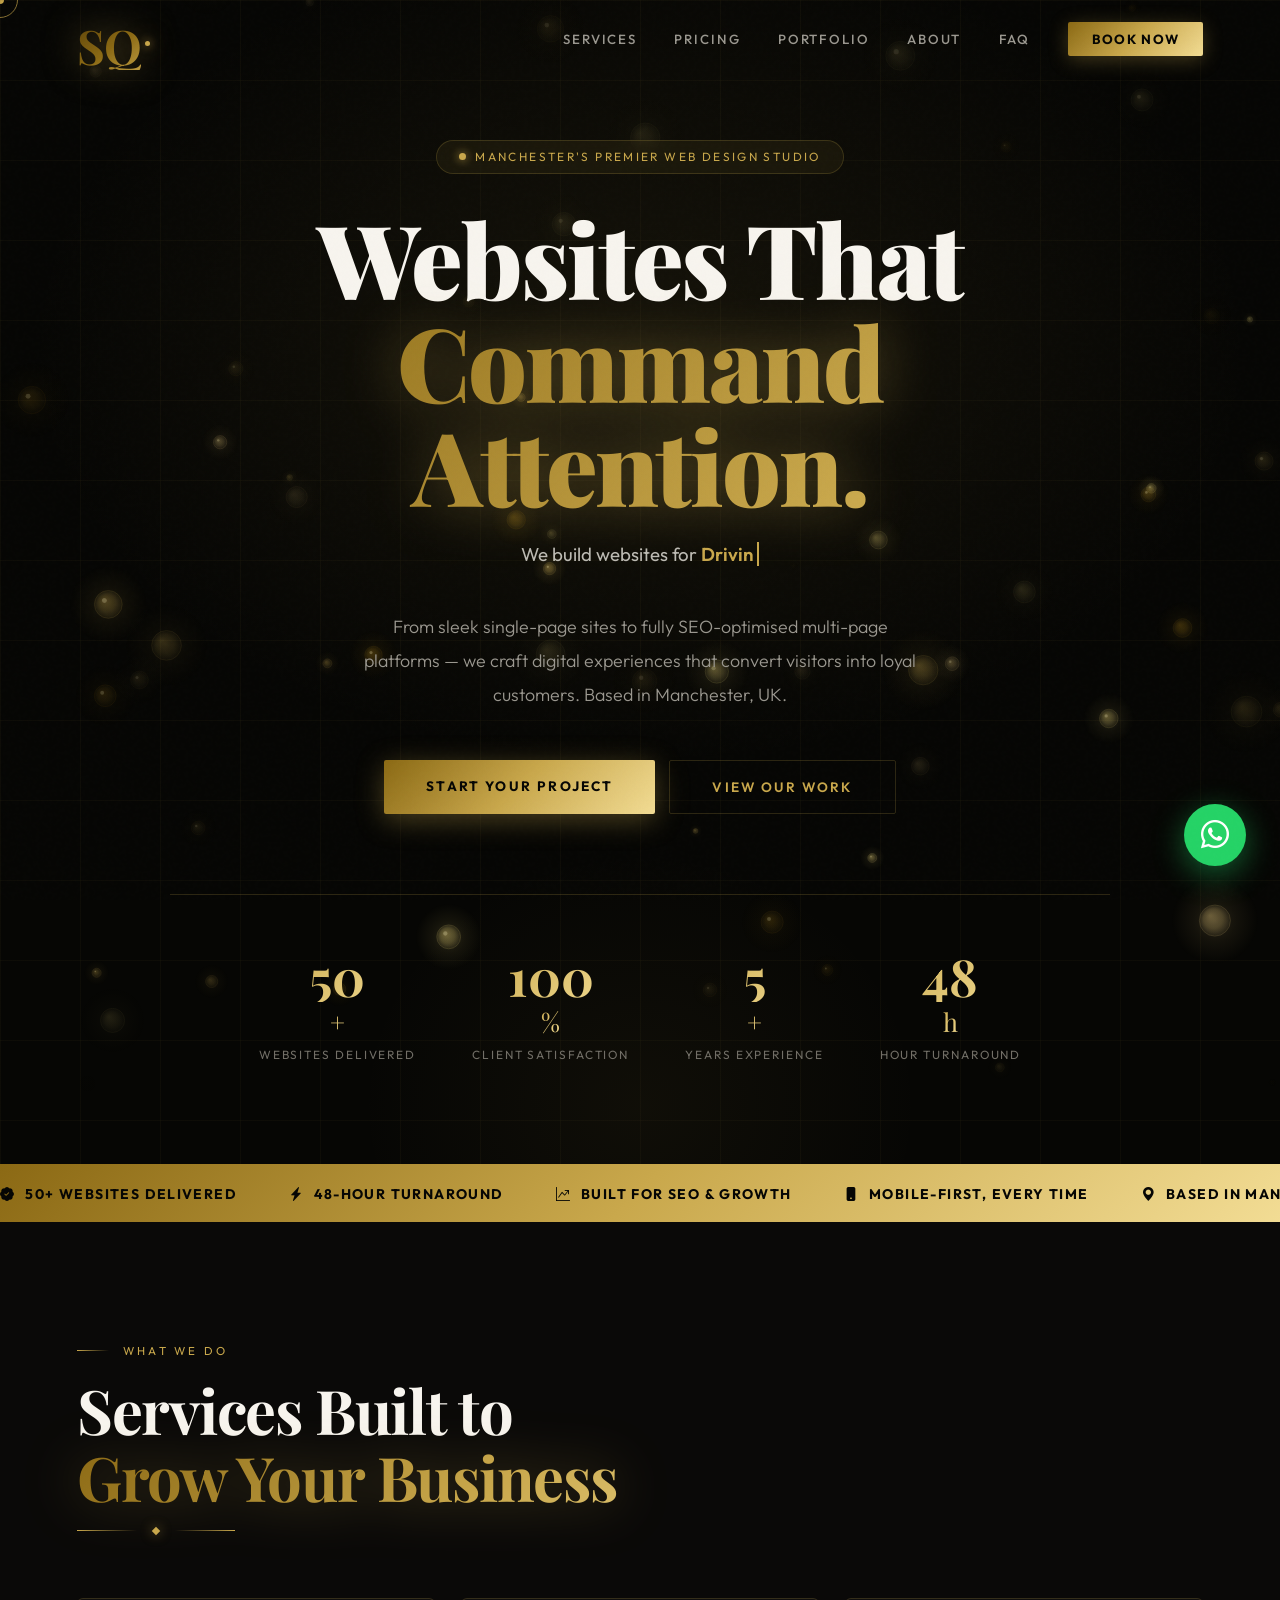
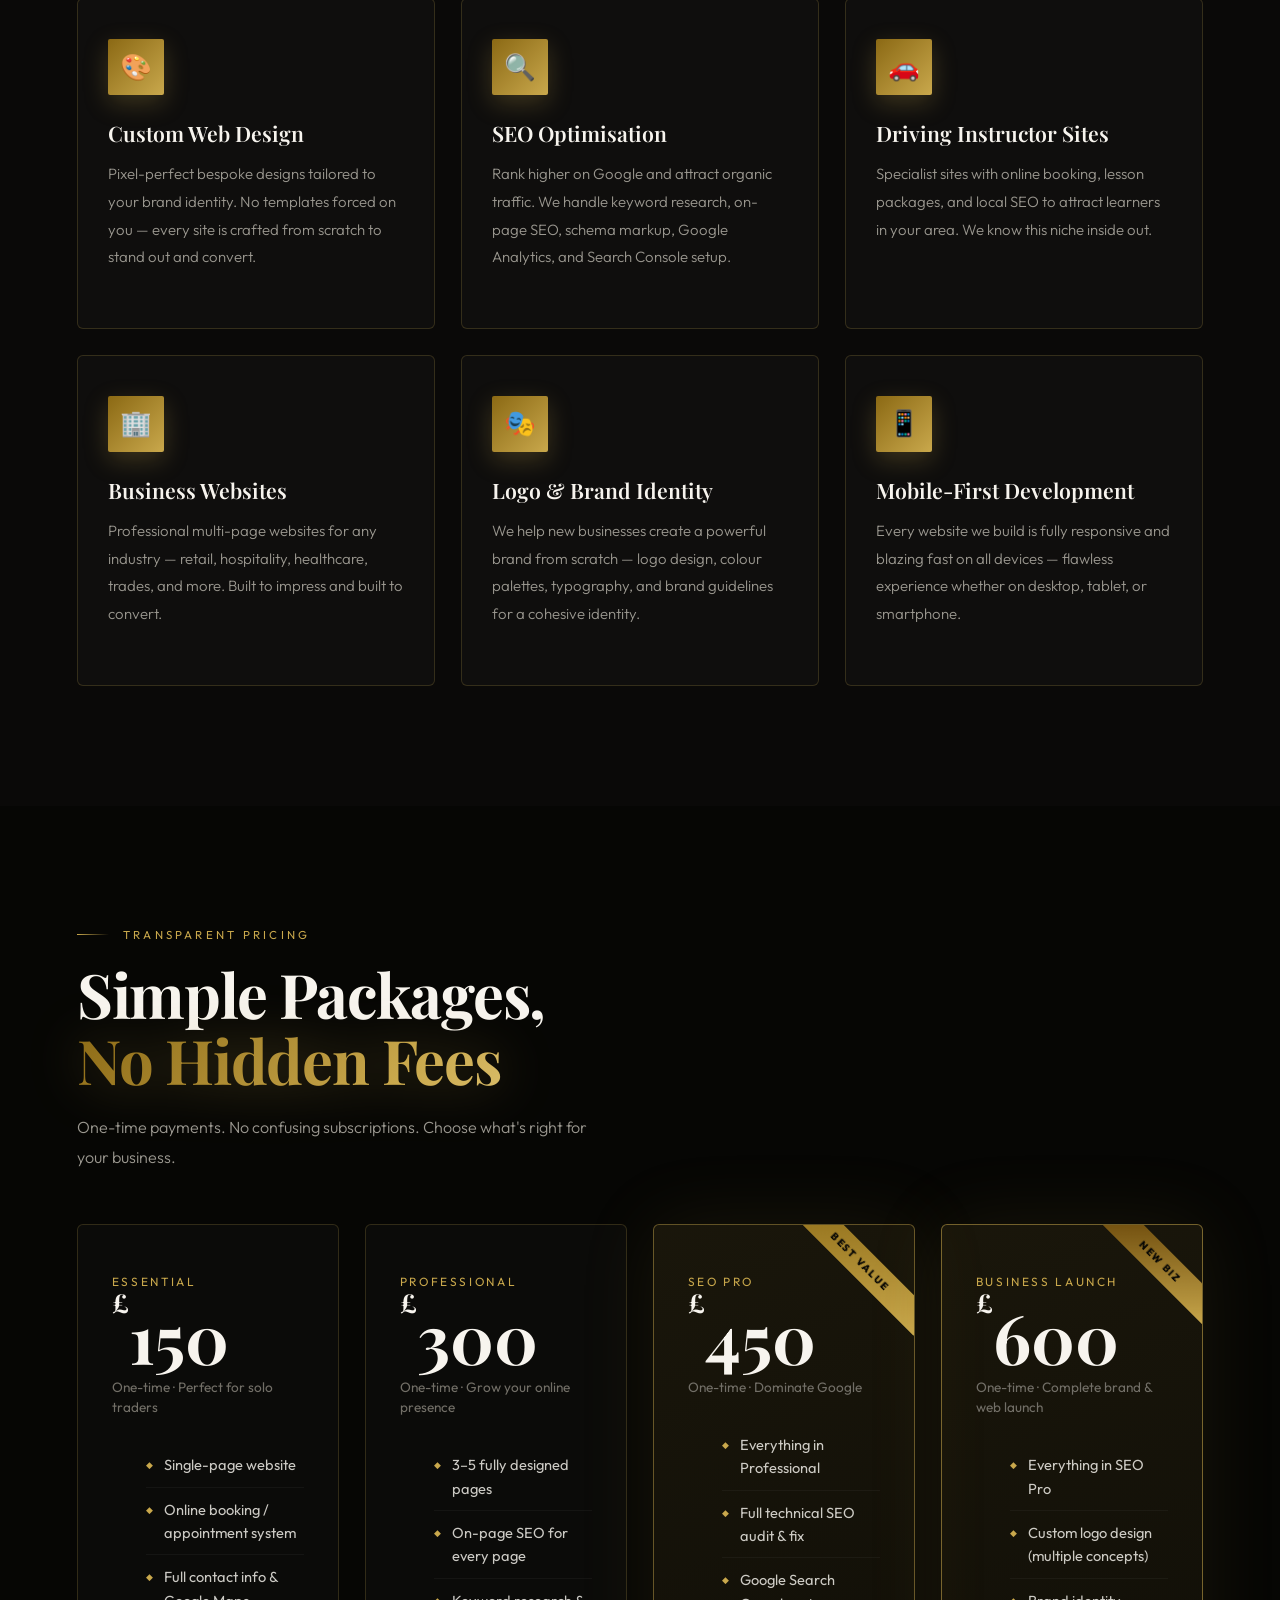
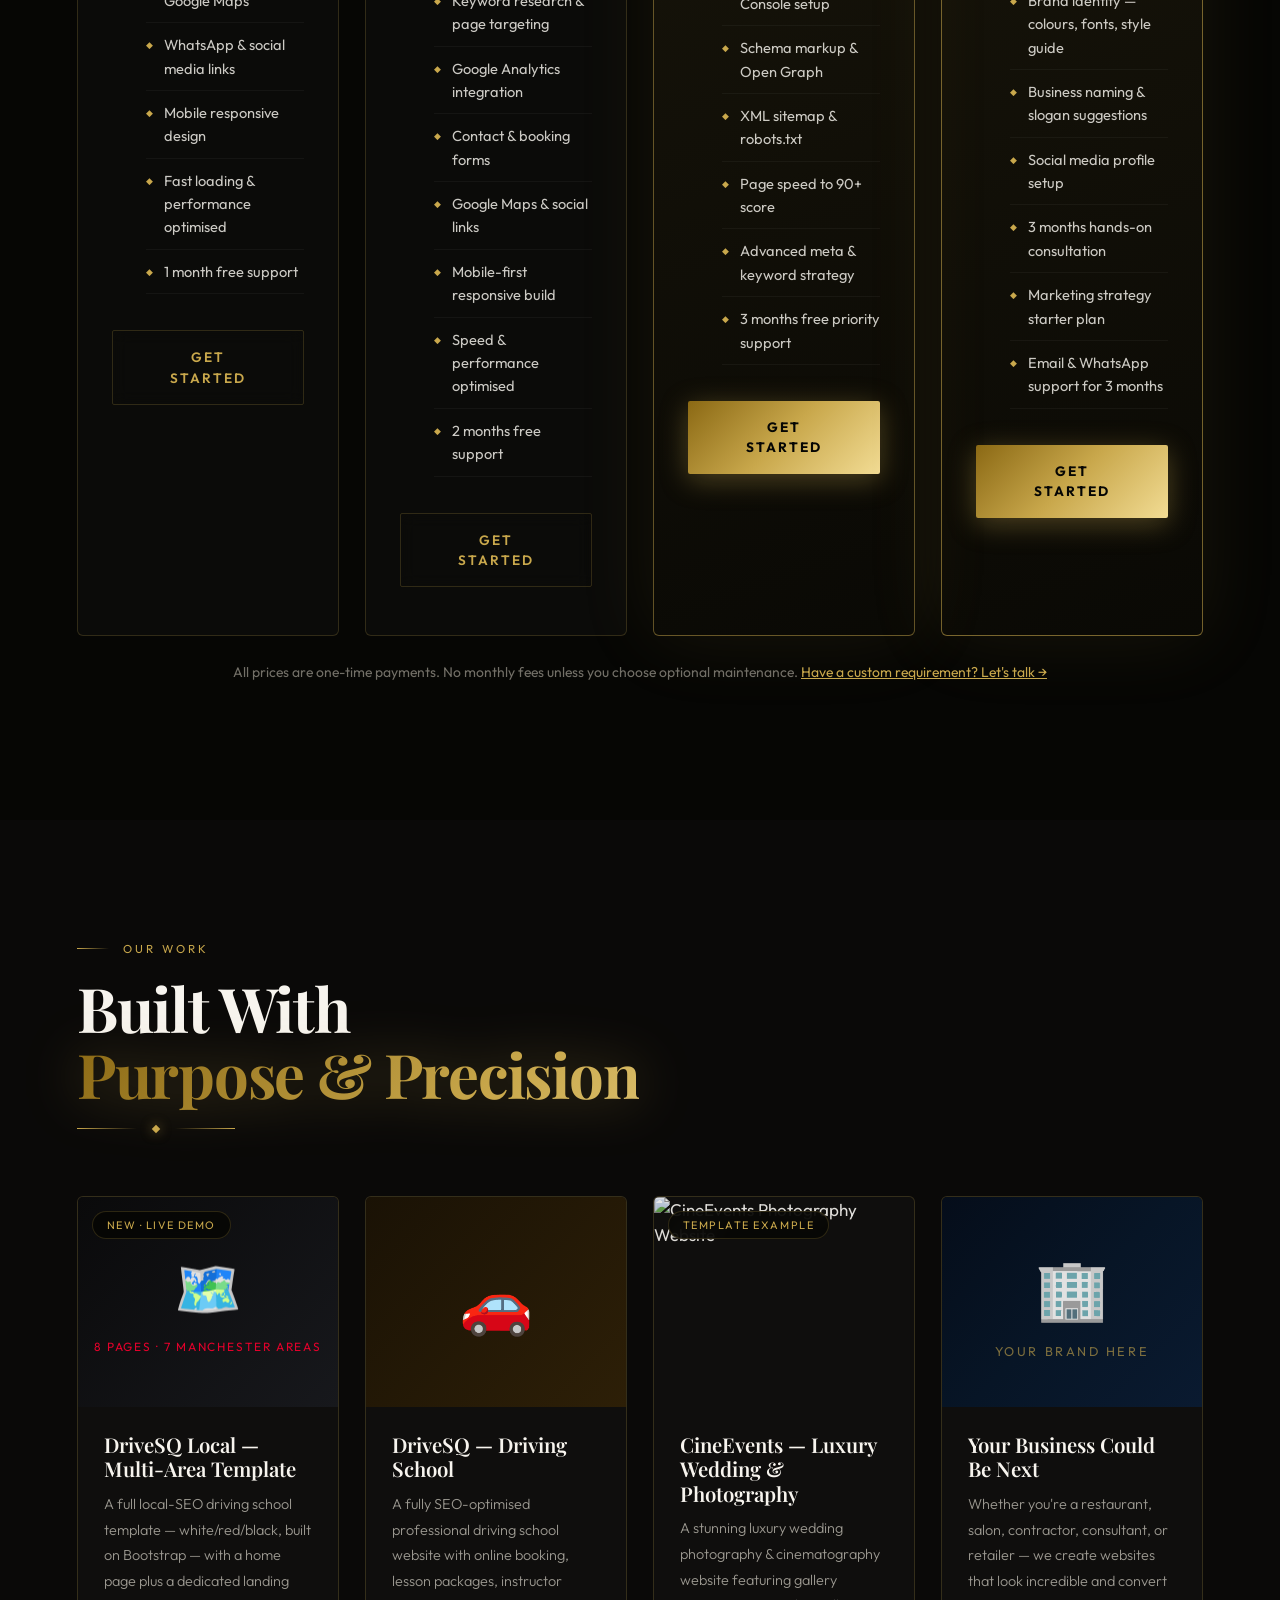
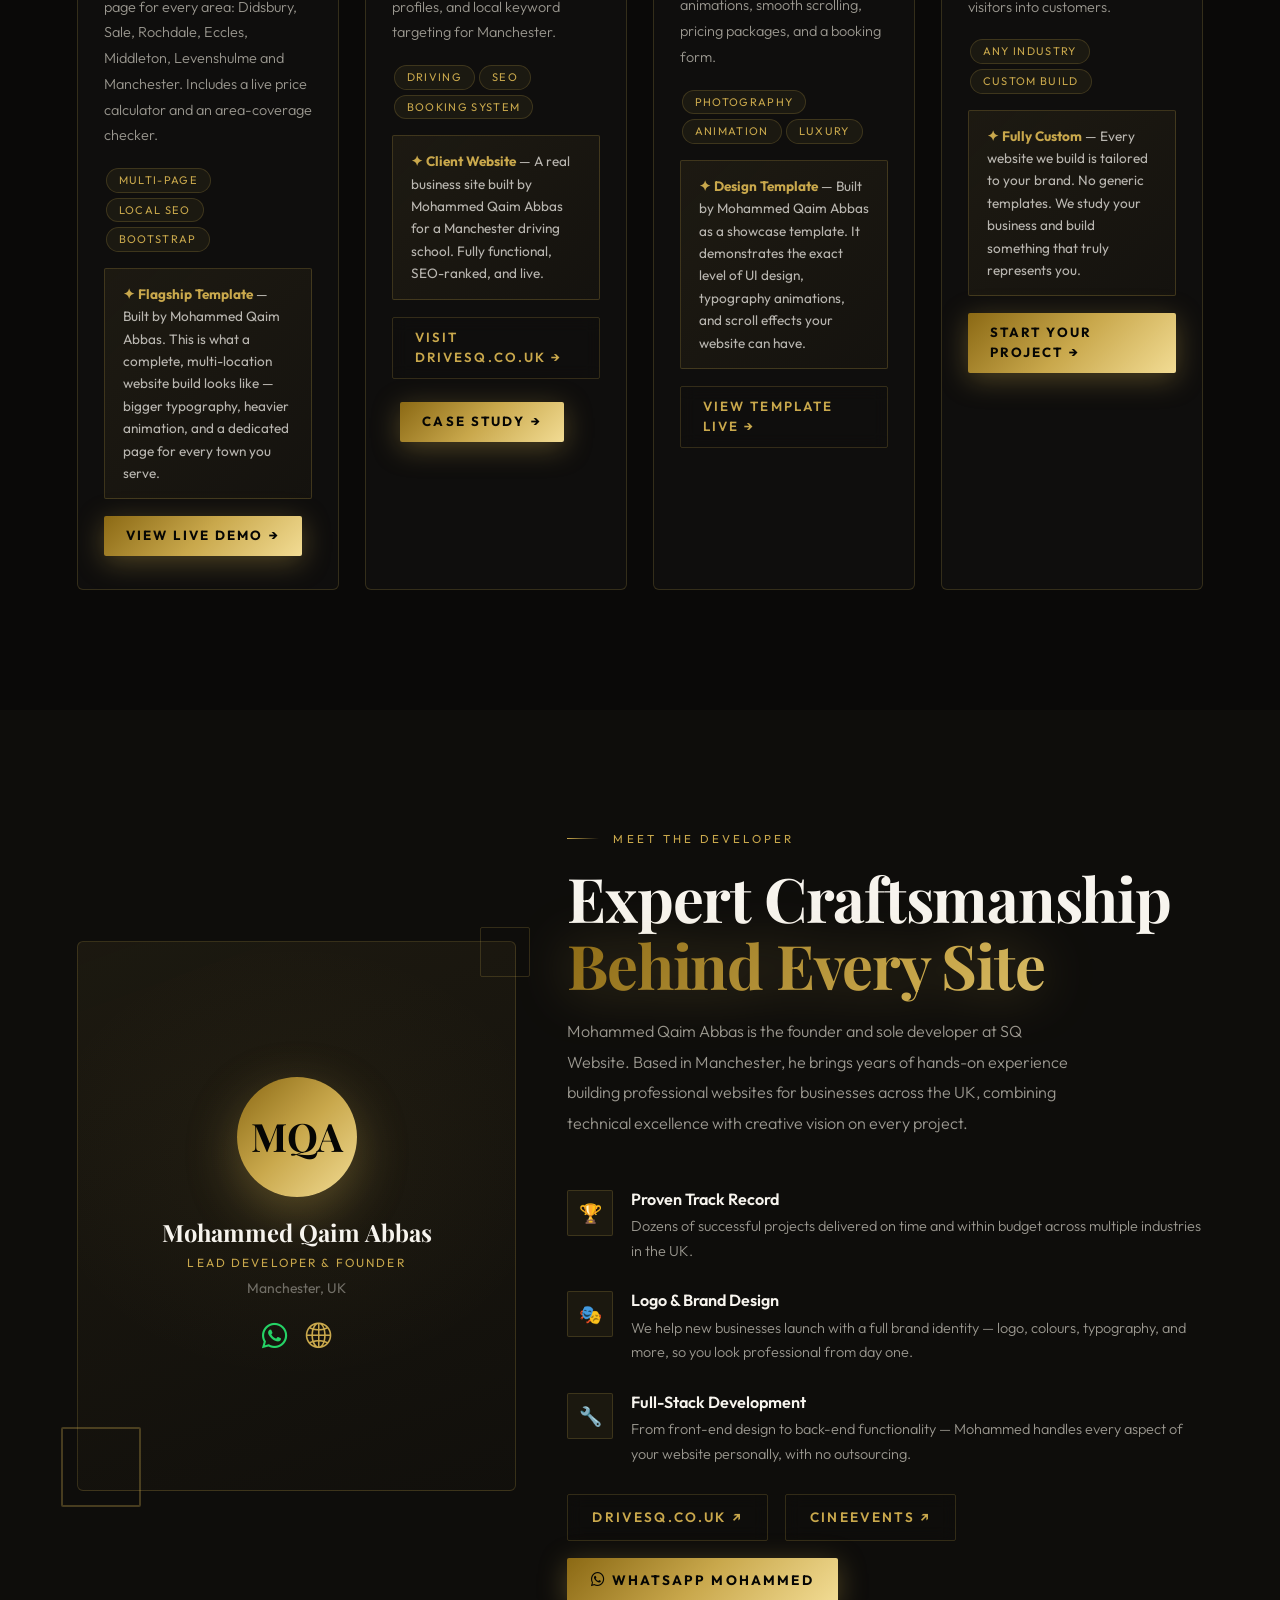
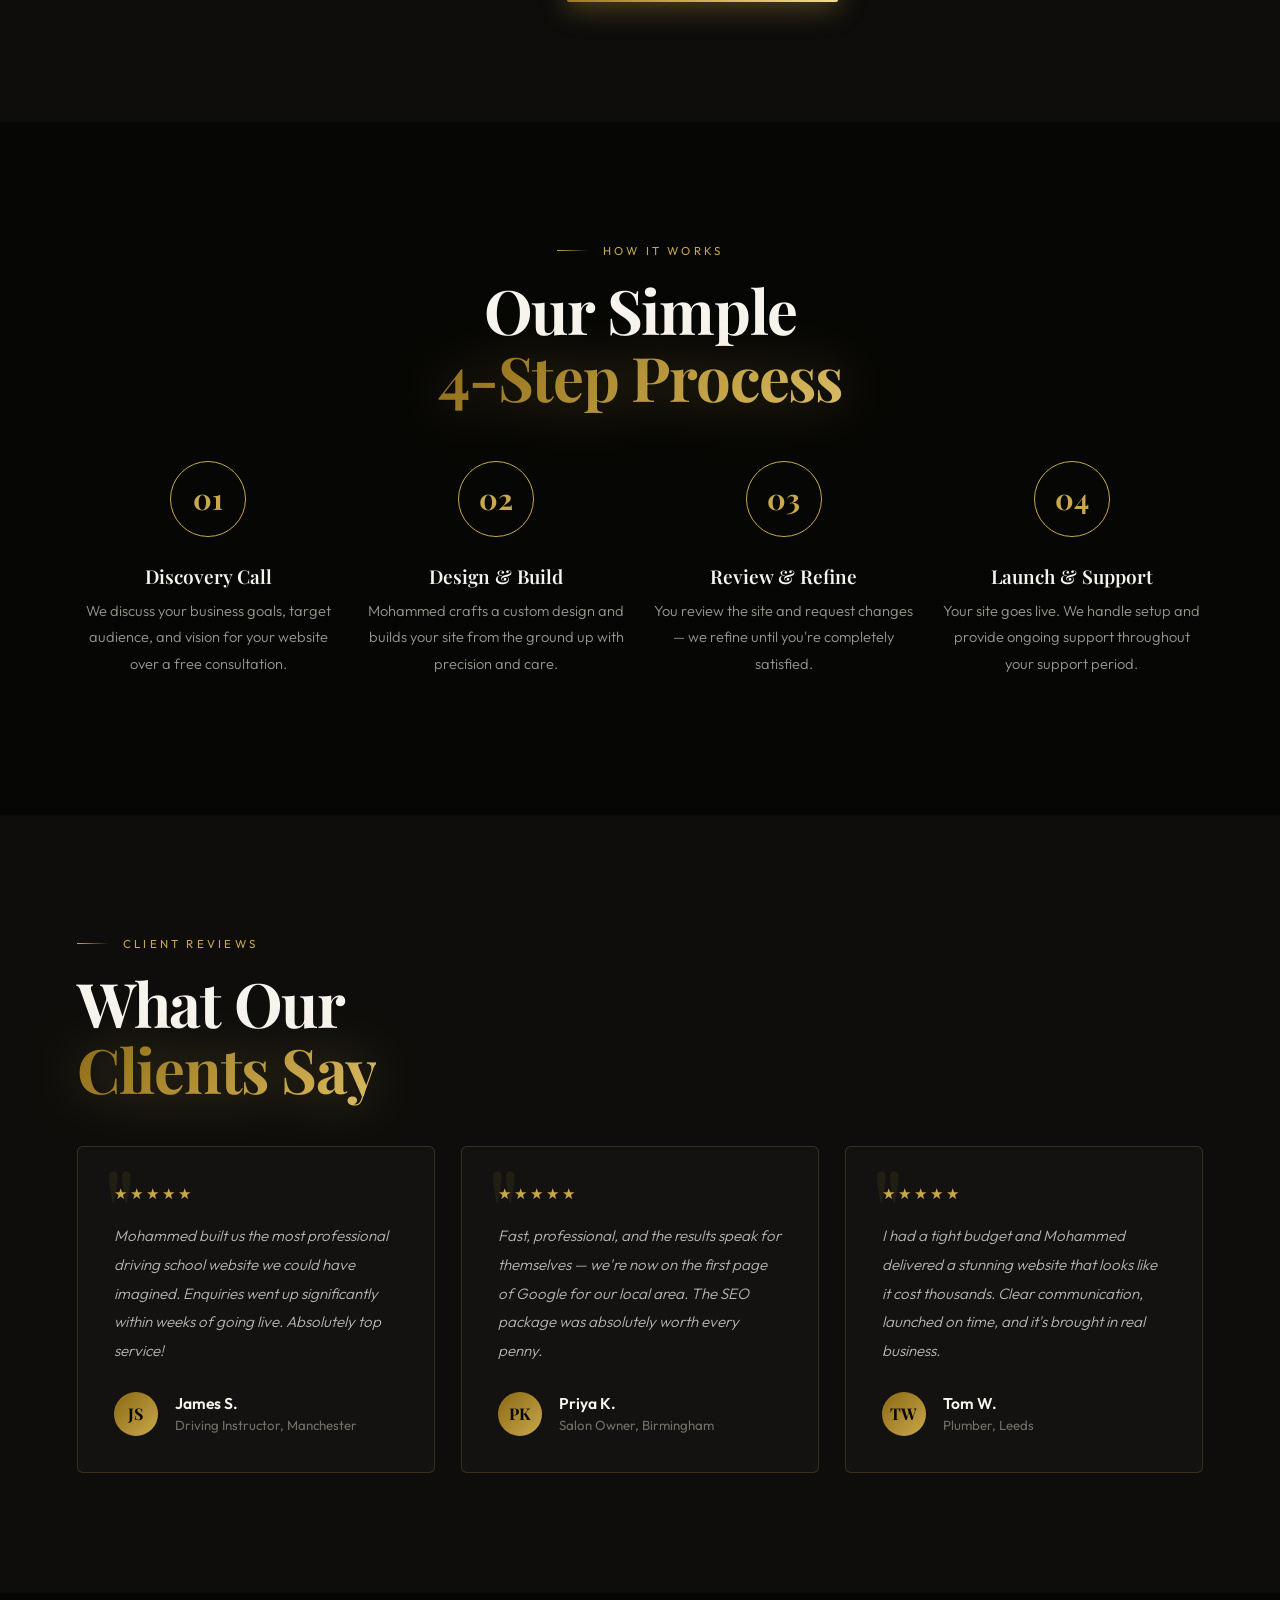
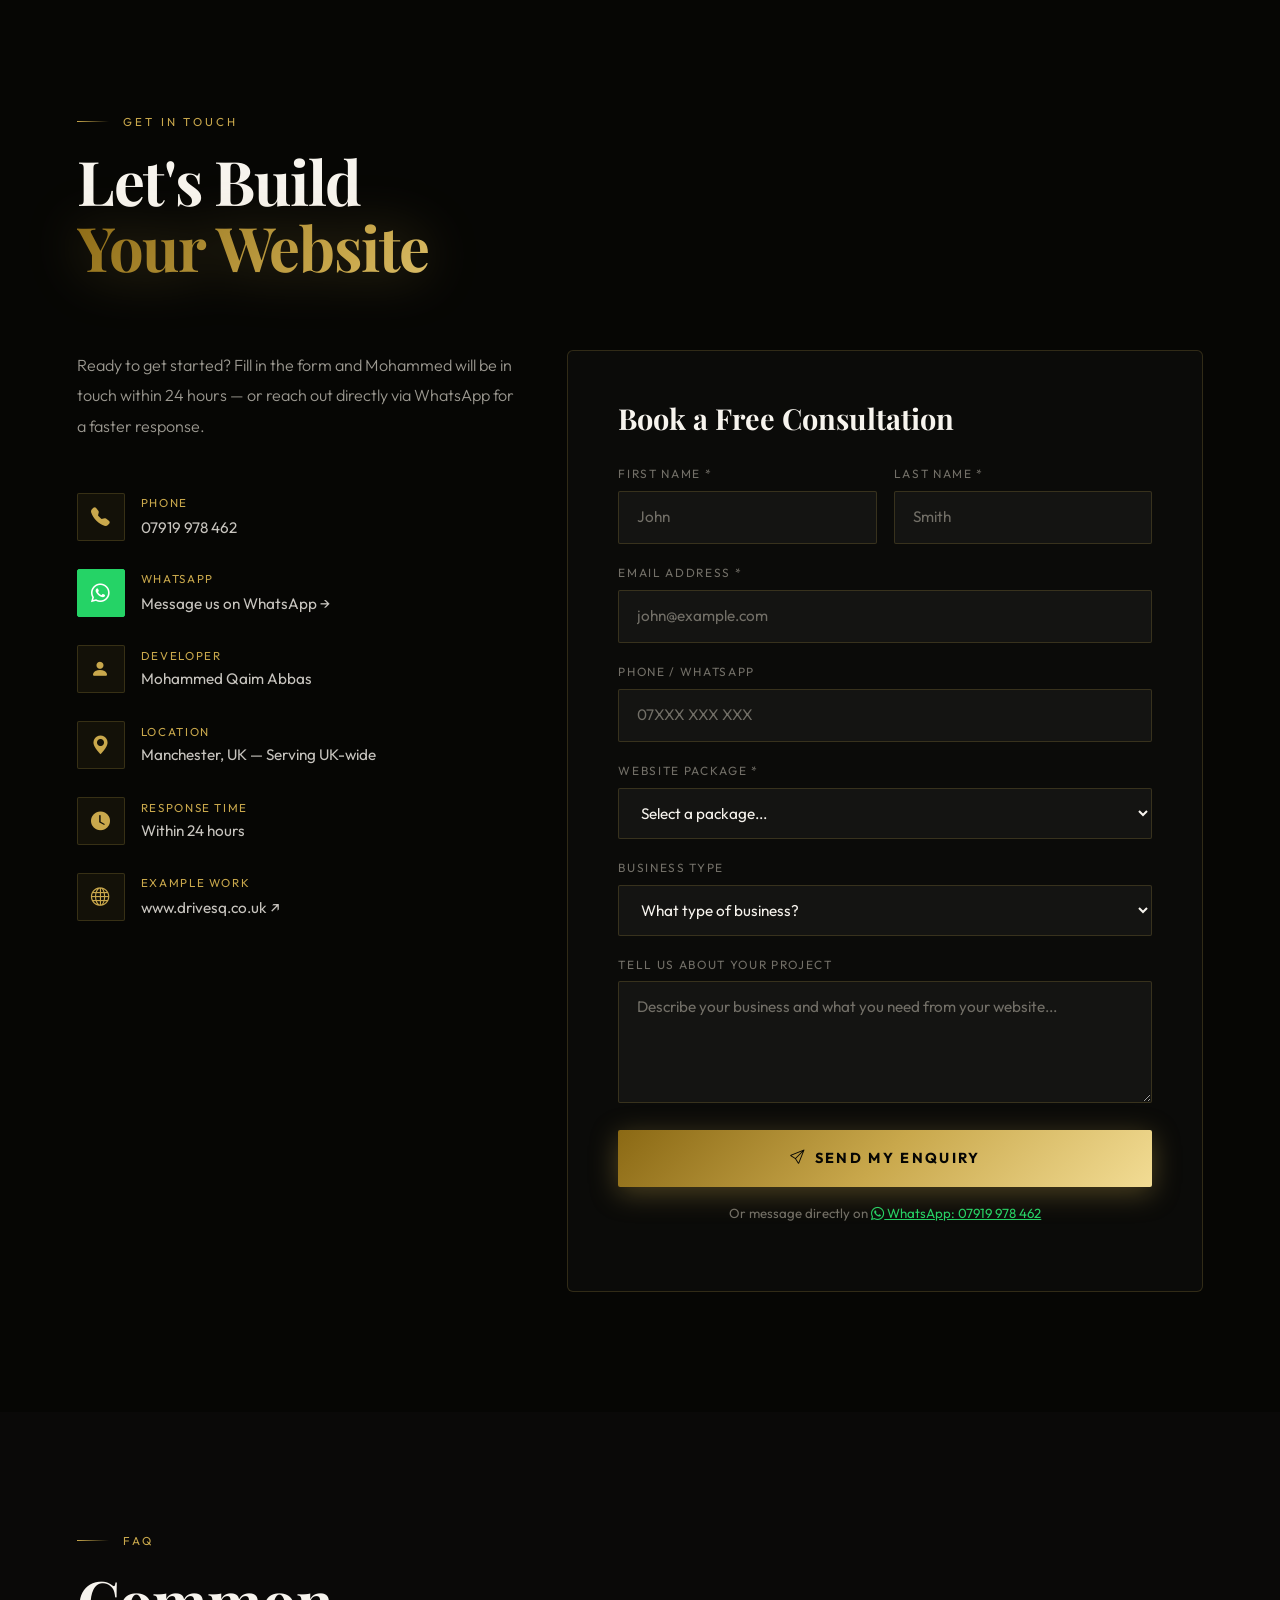
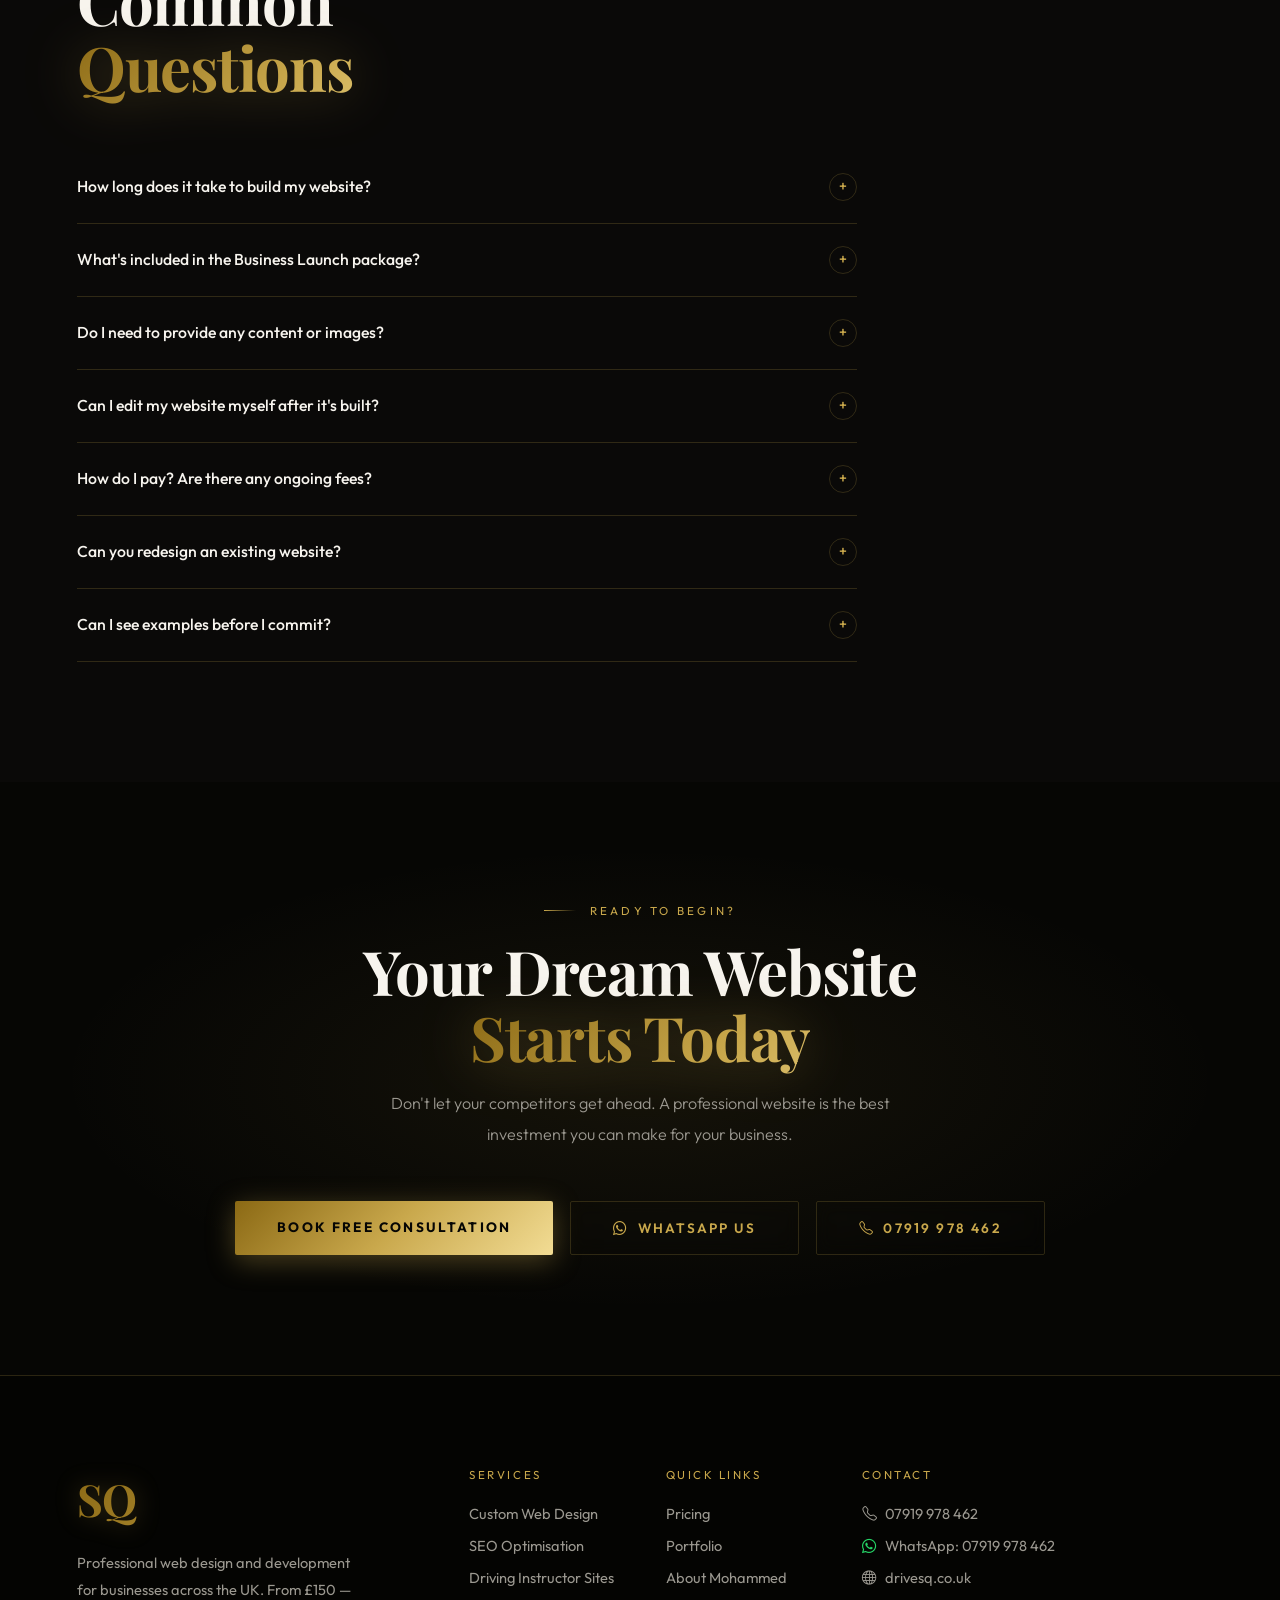
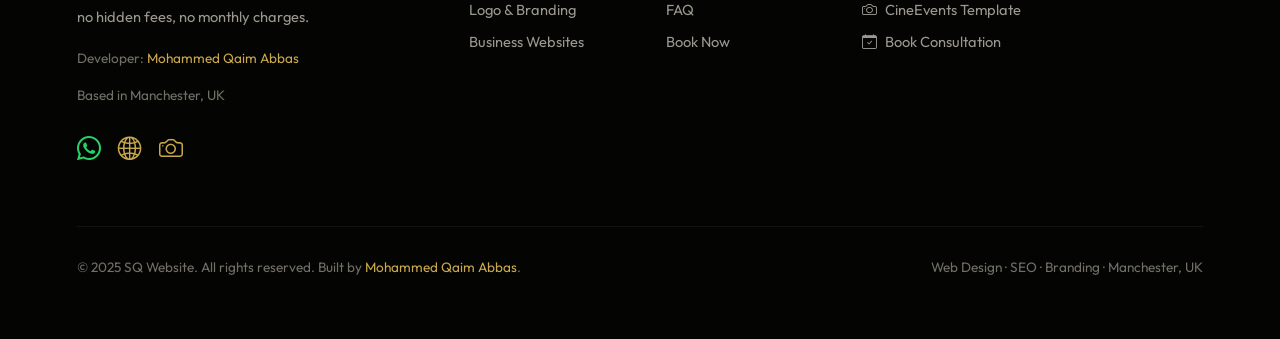
==== commit 8e5f7920: "Rebuild DriveSQ template: white/red/black, Bootstrap 5, heavy animation Full redesign per direction:" ====
--- a/index.html
+++ b/index.html
@@ -1071,16 +1071,16 @@
     <div class="col-lg-3 col-md-6 reveal">
       <div class="work-card">
         <div class="work-thumb">
-          <div style="width:100%;height:210px;background:linear-gradient(135deg,#060c18,#0b1730,#0f2140);display:flex;align-items:center;justify-content:center;flex-direction:column;gap:8px;">
+          <div style="width:100%;height:210px;background:linear-gradient(135deg,#0a0a0b,#17181c);display:flex;align-items:center;justify-content:center;flex-direction:column;gap:8px;">
             <div style="font-size:3.2rem;">🗺️</div>
-            <div style="font-size:.7rem;letter-spacing:.16em;text-transform:uppercase;color:#ffb800;">8 Pages · 7 Manchester Areas</div>
+            <div style="font-size:.7rem;letter-spacing:.16em;text-transform:uppercase;color:#E4002B;">8 Pages · 7 Manchester Areas</div>
           </div>
           <div class="work-badge">New · Live Demo</div>
         </div>
         <div class="work-info">
           <h3>DriveSQ Local — Multi-Area Template</h3>
-          <p>A full local-SEO driving school template: a home page plus a dedicated landing page for every area — Didsbury, Sale, Rochdale, Eccles, Middleton, Levenshulme and Manchester — each with its own local content and test-centre detail.</p>
-          <span class="tag">Multi-Page</span><span class="tag">Local SEO</span><span class="tag">Driving</span>
+          <p>A full local-SEO driving school template — white/red/black, built on Bootstrap — with a home page plus a dedicated landing page for every area: Didsbury, Sale, Rochdale, Eccles, Middleton, Levenshulme and Manchester. Includes a live price calculator and an area-coverage checker.</p>
+          <span class="tag">Multi-Page</span><span class="tag">Local SEO</span><span class="tag">Bootstrap</span>
           <div class="template-note">
             <strong>✦ Flagship Template</strong> — Built by Mohammed Qaim Abbas. This is what a complete, multi-location website build looks like — bigger typography, heavier animation, and a dedicated page for every town you serve.
           </div>
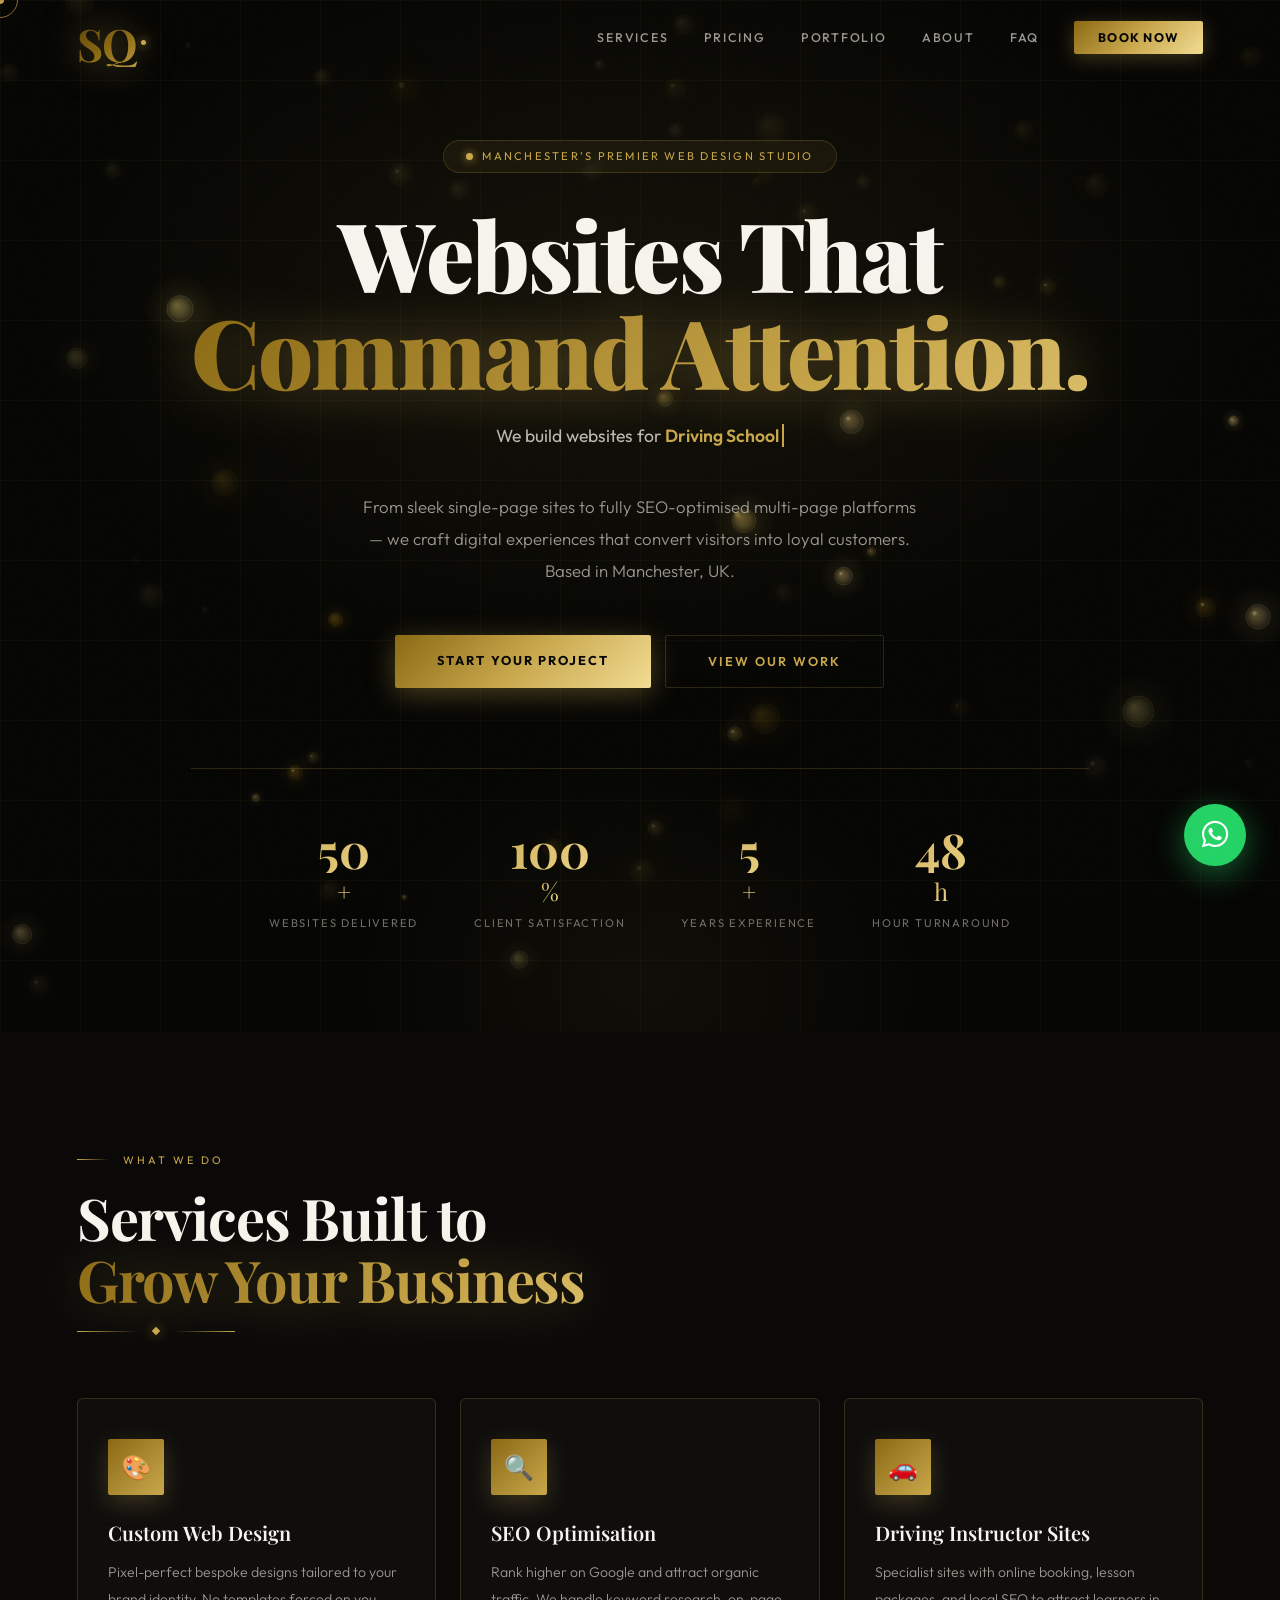
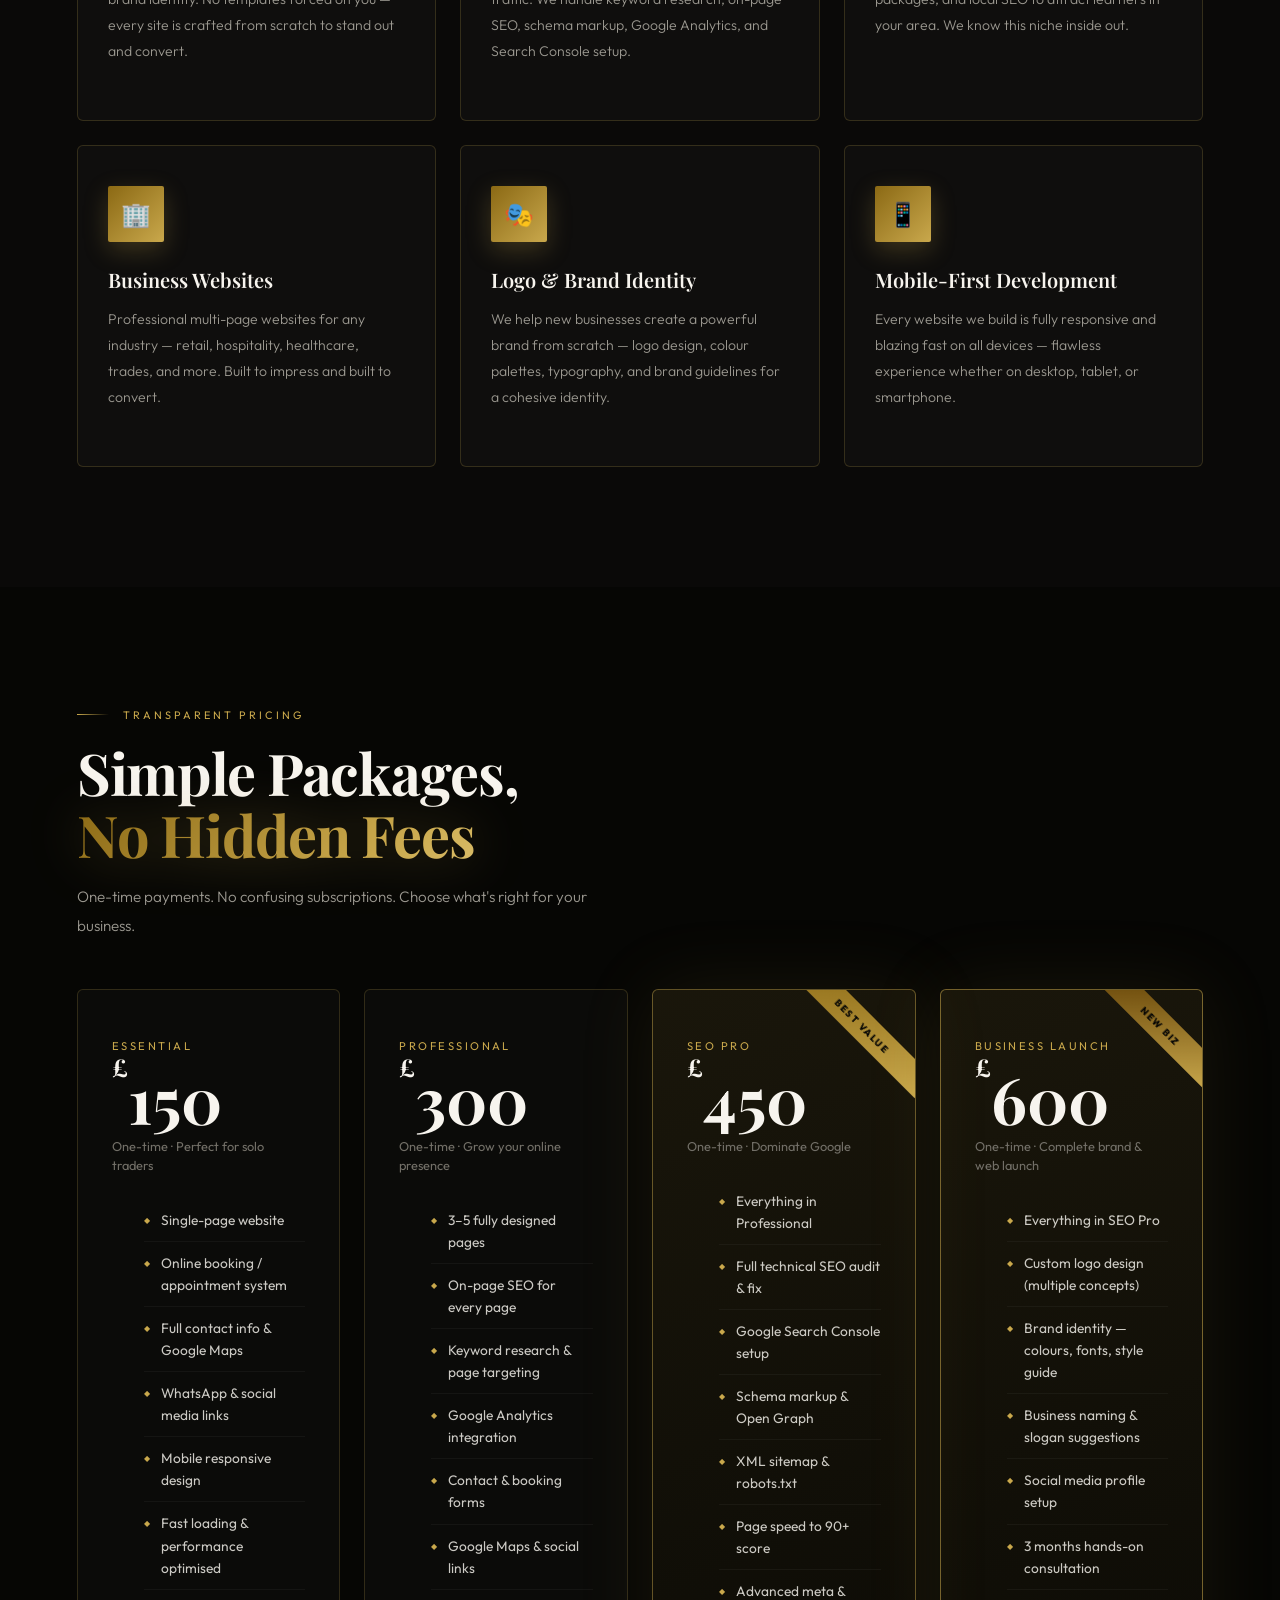
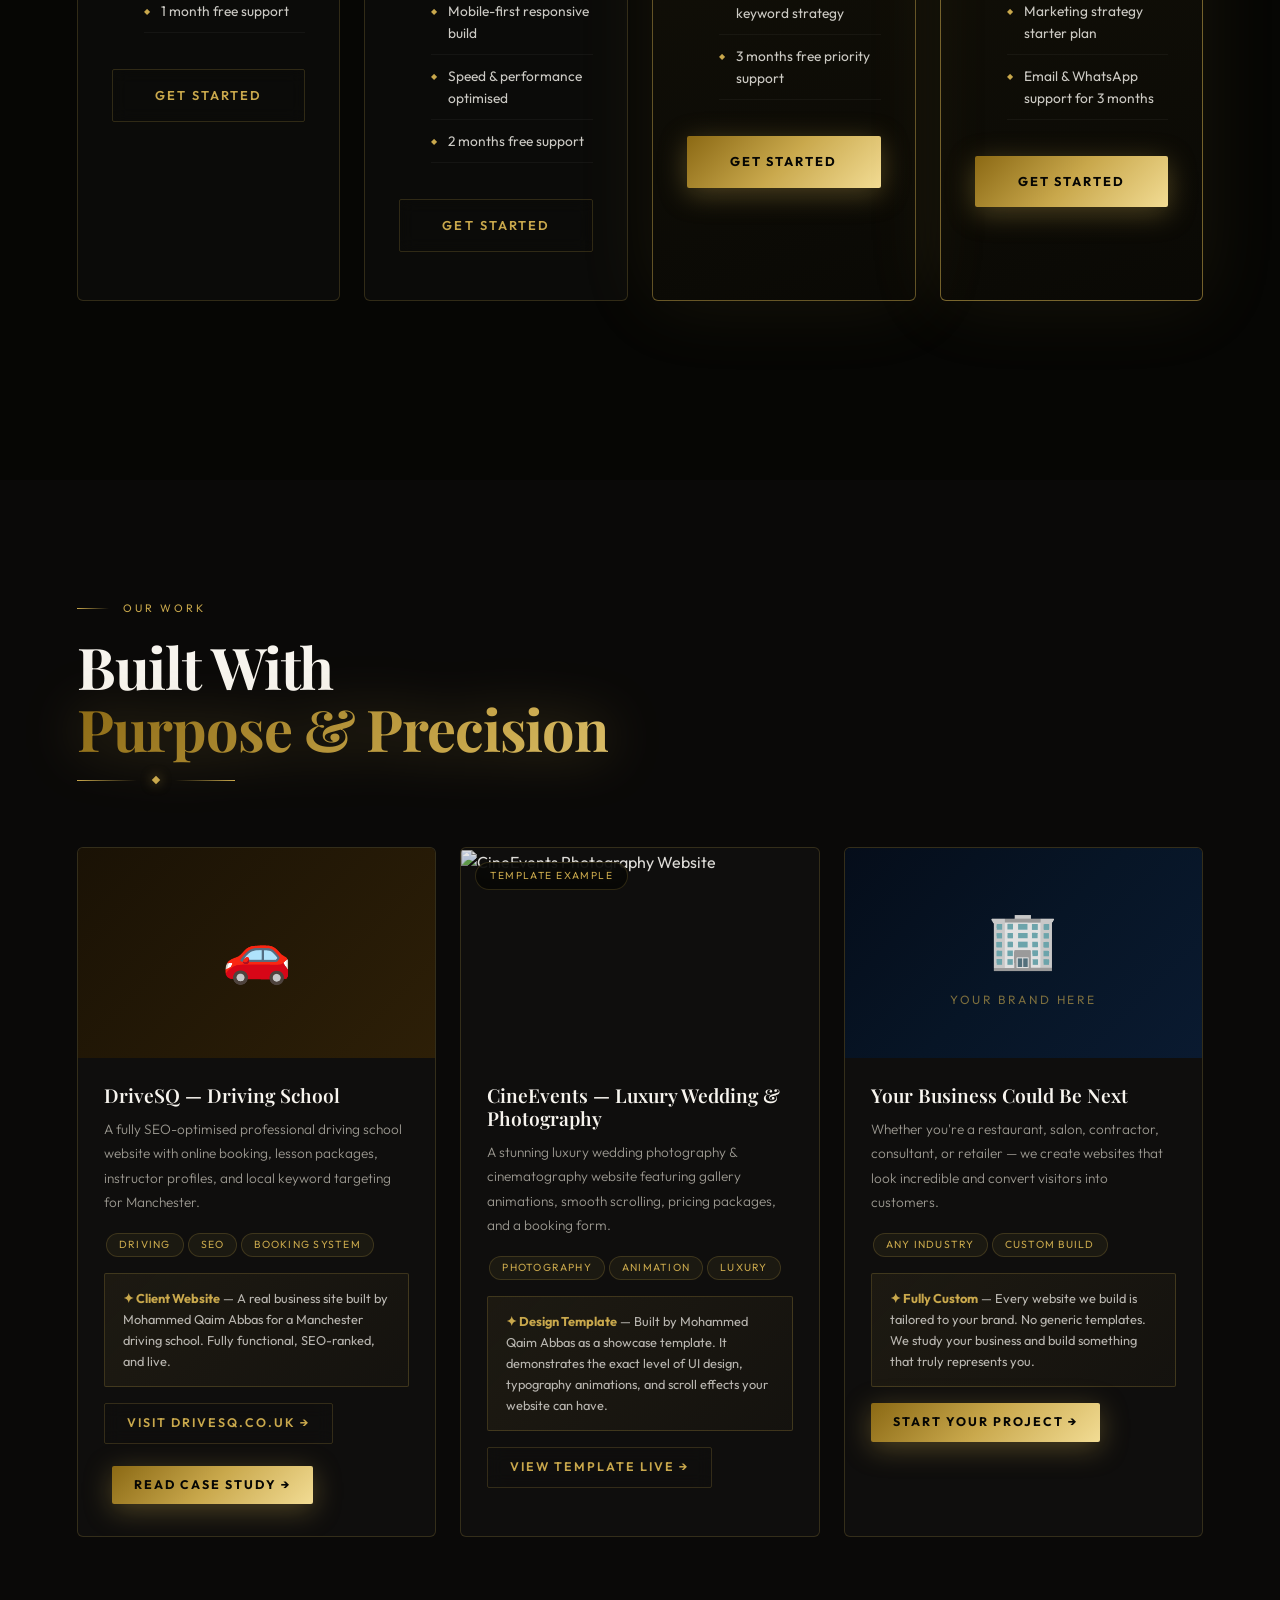
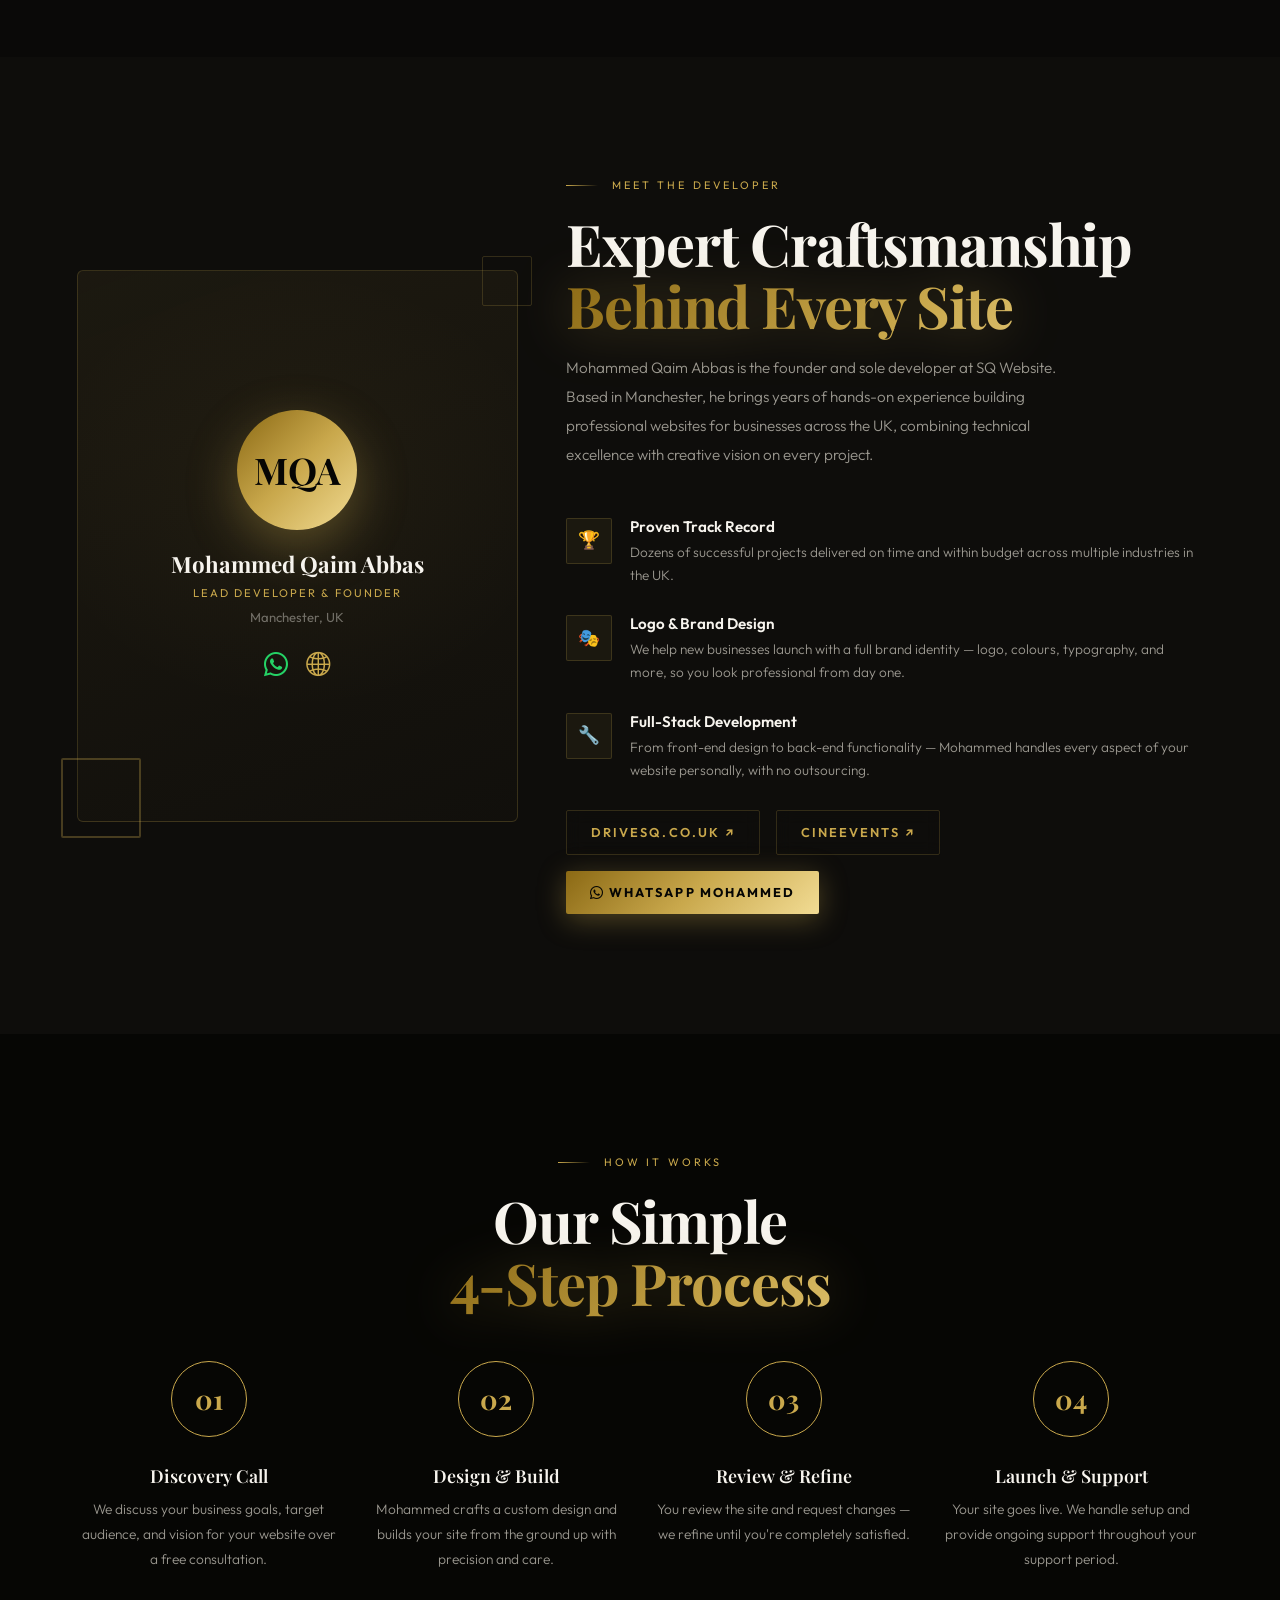
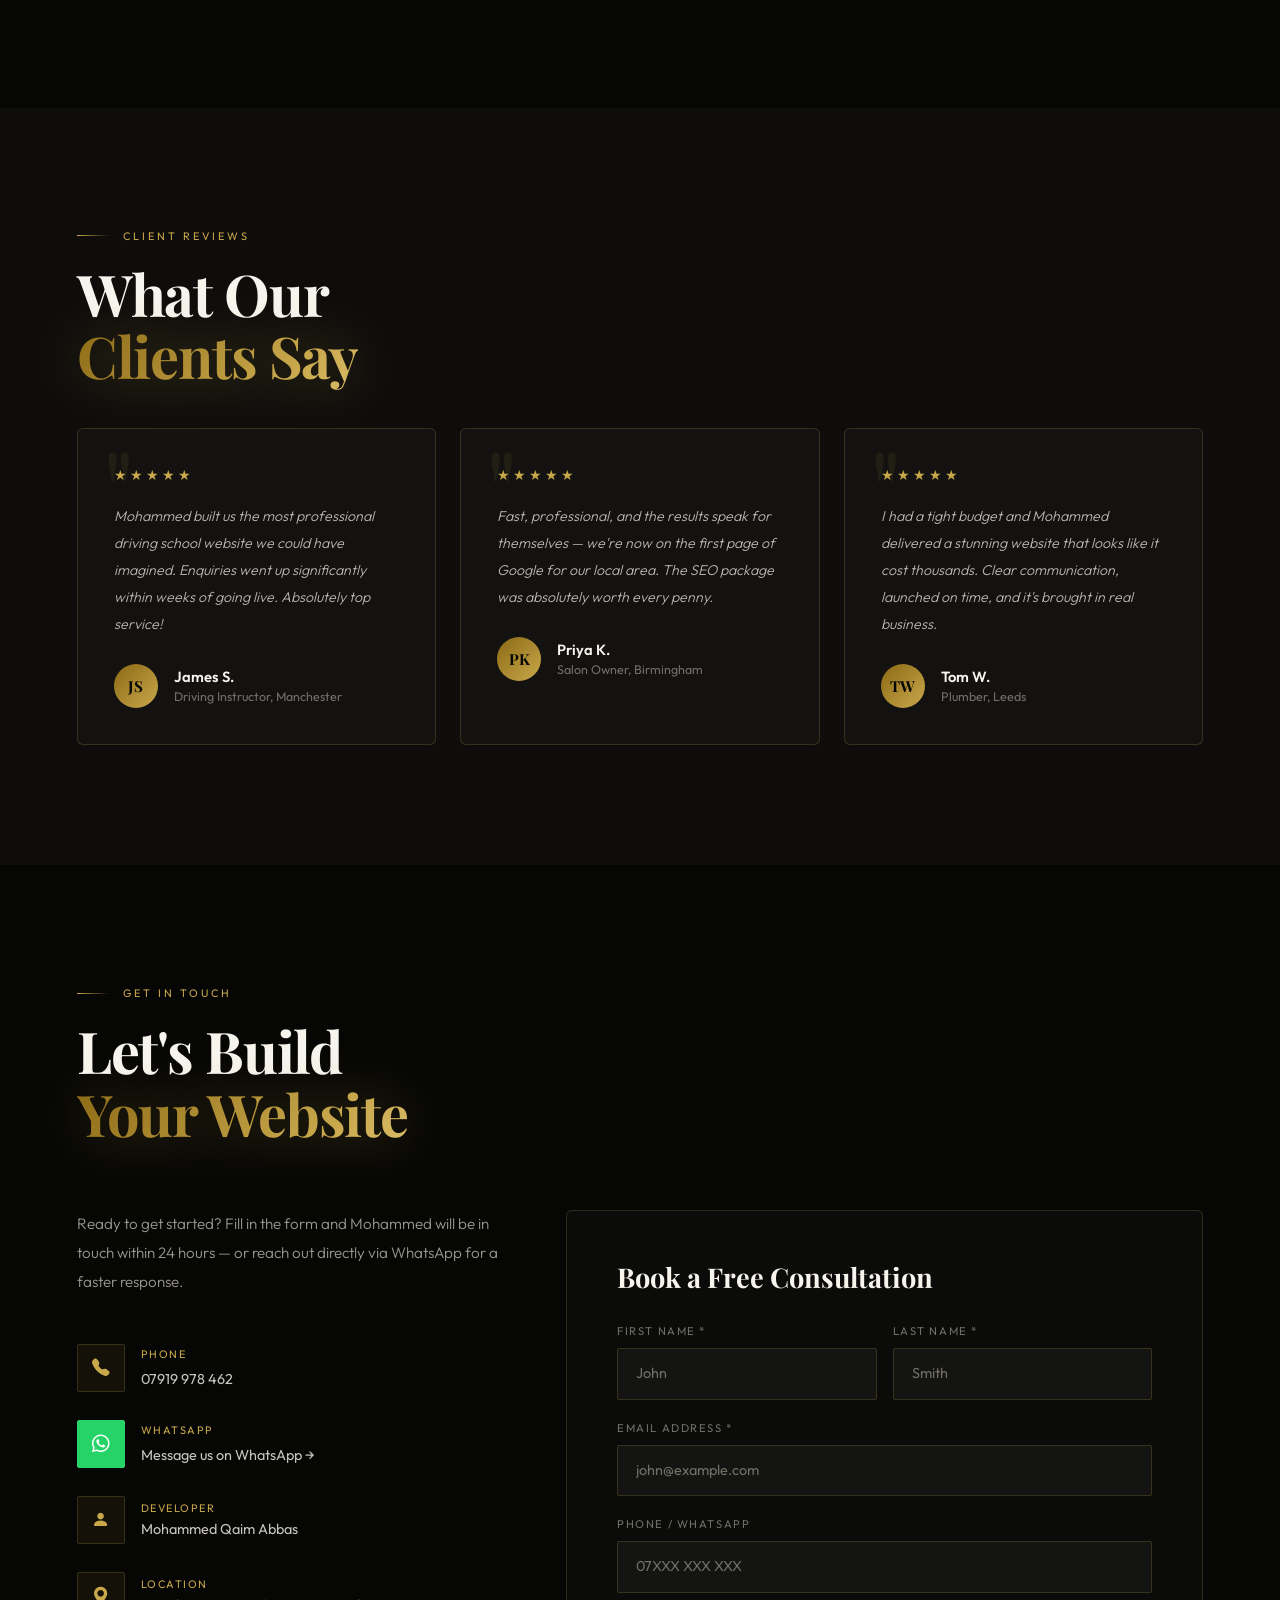
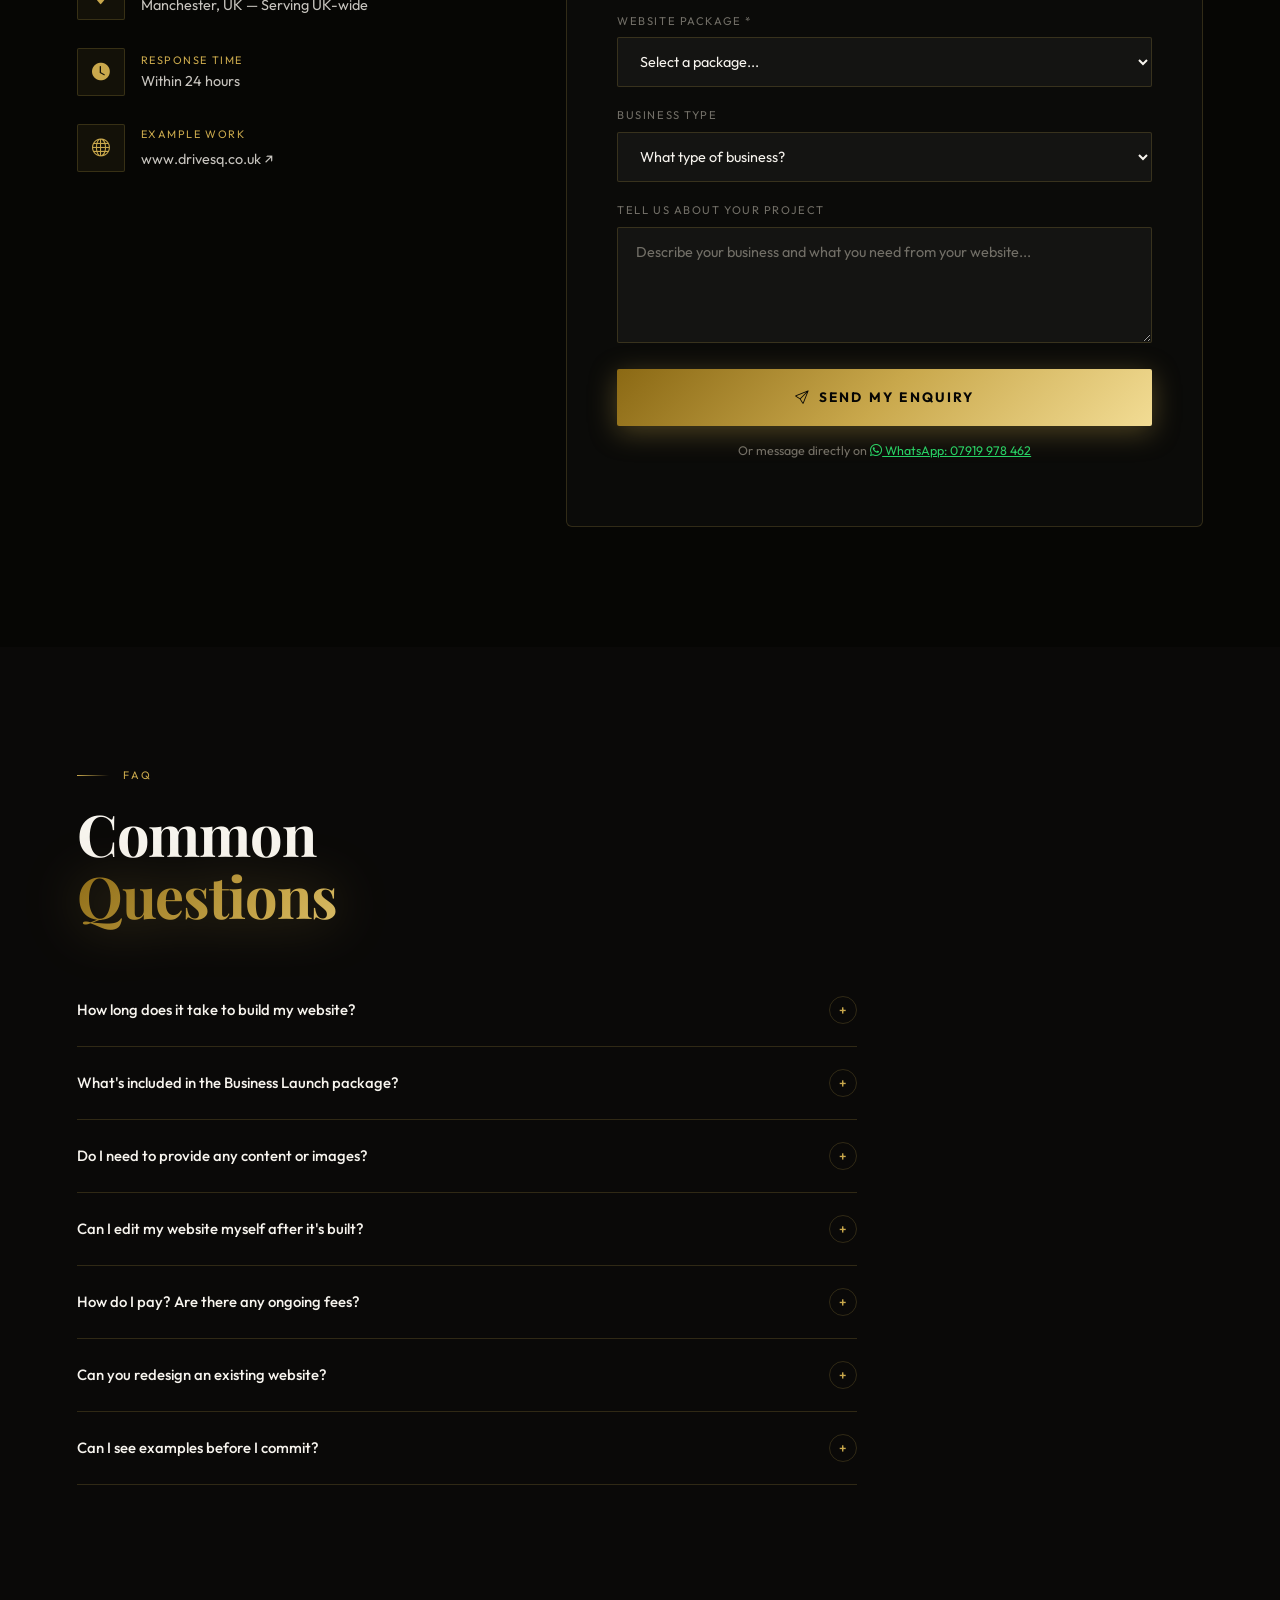
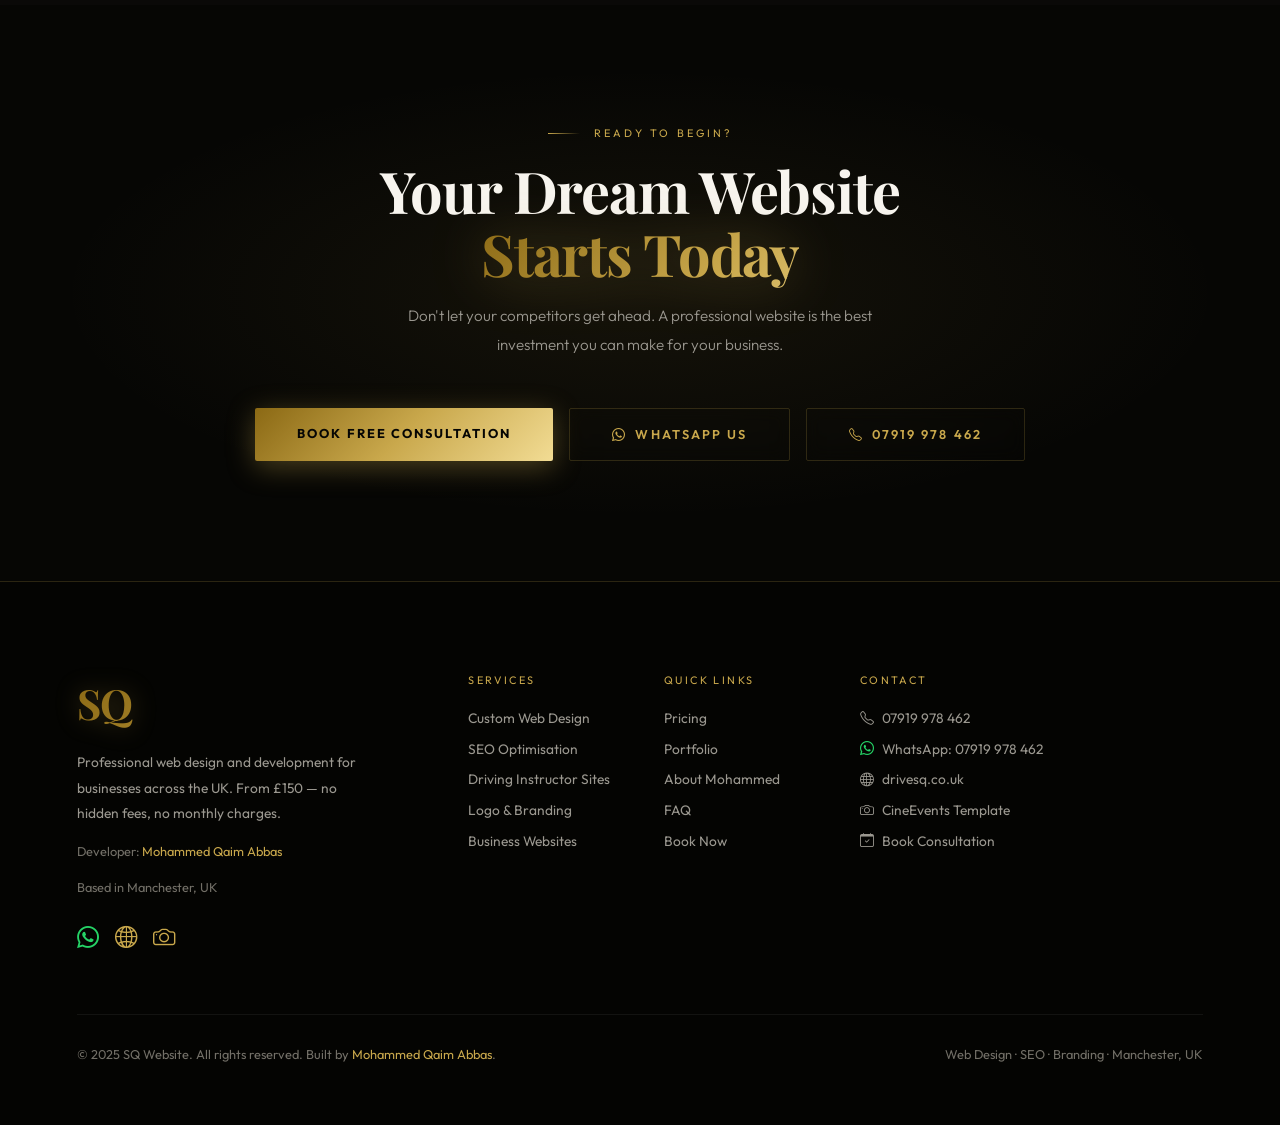
==== commit 3c4b759b: "Revert "Merge pull request #4 from MQABBAS/claude/driving-school-website-redesign-ii6w9x" This rever" ====
--- a/index.html
+++ b/index.html
@@ -34,7 +34,7 @@
 }
 
 *,*::before,*::after { margin:0; padding:0; box-sizing:border-box; }
-html { scroll-behavior:smooth; font-size:17px; }
+html { scroll-behavior:smooth; font-size:16px; }
 
 body {
   background:#060604;
@@ -259,7 +259,7 @@
 /* hero h1 */
 .hero h1 {
   font-family:'Playfair Display',serif;
-  font-size:clamp(3.6rem,8vw,7.4rem);
+  font-size:clamp(3.4rem,7.5vw,6.8rem);
   font-weight:900; line-height:1.01;
   margin-bottom:24px;
   animation:fadeUp 1s cubic-bezier(.4,0,.2,1) .15s both;
@@ -389,20 +389,6 @@
 }
 
 /* ═══════════════════════════════════════════
-   TRUST TICKER
-═══════════════════════════════════════════ */
-.ticker-wrap {
-  background:linear-gradient(135deg,var(--gold-dark),var(--gold),var(--gold-light));
-  overflow:hidden; padding:16px 0; white-space:nowrap;
-}
-.ticker-strip { display:inline-flex; gap:52px; animation:tickerScroll 24s linear infinite; }
-.ticker-strip span {
-  color:var(--bg-solid); font-weight:700; font-size:.82rem; letter-spacing:.1em;
-  text-transform:uppercase; display:inline-flex; align-items:center; gap:10px;
-}
-@keyframes tickerScroll { from { transform:translateX(0); } to { transform:translateX(-50%); } }
-
-/* ═══════════════════════════════════════════
    GENERAL SECTION
 ═══════════════════════════════════════════ */
 section { padding:120px 6%; }
@@ -418,7 +404,7 @@
 
 .s-title {
   font-family:'Playfair Display',serif;
-  font-size:clamp(2.3rem,4.8vw,3.9rem);
+  font-size:clamp(2.1rem,4.5vw,3.6rem);
   font-weight:700; line-height:1.08; margin-bottom:18px;
   letter-spacing:-.02em;
 }
@@ -902,22 +888,6 @@
     </div>
   </div>
 </section>
-
-<!-- ═══ TRUST TICKER ═══ -->
-<div class="ticker-wrap">
-  <div class="ticker-strip" aria-hidden="true">
-    <span><i class="bi bi-patch-check-fill"></i> 50+ WEBSITES DELIVERED</span>
-    <span><i class="bi bi-lightning-charge-fill"></i> 48-HOUR TURNAROUND</span>
-    <span><i class="bi bi-graph-up-arrow"></i> BUILT FOR SEO &amp; GROWTH</span>
-    <span><i class="bi bi-phone-fill"></i> MOBILE-FIRST, EVERY TIME</span>
-    <span><i class="bi bi-geo-alt-fill"></i> BASED IN MANCHESTER, UK</span>
-    <span><i class="bi bi-patch-check-fill"></i> 50+ WEBSITES DELIVERED</span>
-    <span><i class="bi bi-lightning-charge-fill"></i> 48-HOUR TURNAROUND</span>
-    <span><i class="bi bi-graph-up-arrow"></i> BUILT FOR SEO &amp; GROWTH</span>
-    <span><i class="bi bi-phone-fill"></i> MOBILE-FIRST, EVERY TIME</span>
-    <span><i class="bi bi-geo-alt-fill"></i> BASED IN MANCHESTER, UK</span>
-  </div>
-</div>
 
 <!-- ═══ SERVICES ═══ -->
 <section class="section-bg2" id="services">
@@ -1068,28 +1038,7 @@
   <div class="ornament reveal"><div class="ornament-line"></div><div class="ornament-diamond"></div><div class="ornament-line" style="background:linear-gradient(270deg,var(--gold),transparent)"></div></div>
 
   <div class="row g-4">
-    <div class="col-lg-3 col-md-6 reveal">
-      <div class="work-card">
-        <div class="work-thumb">
-          <div style="width:100%;height:210px;background:linear-gradient(135deg,#0a0a0b,#17181c);display:flex;align-items:center;justify-content:center;flex-direction:column;gap:8px;">
-            <div style="font-size:3.2rem;">🗺️</div>
-            <div style="font-size:.7rem;letter-spacing:.16em;text-transform:uppercase;color:#E4002B;">8 Pages · 7 Manchester Areas</div>
-          </div>
-          <div class="work-badge">New · Live Demo</div>
-        </div>
-        <div class="work-info">
-          <h3>DriveSQ Local — Multi-Area Template</h3>
-          <p>A full local-SEO driving school template — white/red/black, built on Bootstrap — with a home page plus a dedicated landing page for every area: Didsbury, Sale, Rochdale, Eccles, Middleton, Levenshulme and Manchester. Includes a live price calculator and an area-coverage checker.</p>
-          <span class="tag">Multi-Page</span><span class="tag">Local SEO</span><span class="tag">Bootstrap</span>
-          <div class="template-note">
-            <strong>✦ Flagship Template</strong> — Built by Mohammed Qaim Abbas. This is what a complete, multi-location website build looks like — bigger typography, heavier animation, and a dedicated page for every town you serve.
-          </div>
-          <a href="drivesq/index.html" class="btn-primary-gold d-inline-block mt-3" style="font-size:.78rem;padding:10px 22px;"><span>View Live Demo →</span></a>
-        </div>
-      </div>
-    </div>
-
-    <div class="col-lg-3 col-md-6 reveal rd1">
+    <div class="col-lg-4 col-md-6 reveal">
       <div class="work-card">
         <div class="work-thumb">
           <img src="https://i.postimg.cc/sx8zRRKV/cropped-circle-image.png" alt="DriveSQ Driving School Logo" style="object-fit:contain;padding:26px;box-sizing:border-box;background:linear-gradient(135deg,#1a1205,#2d1f07);" onerror="this.parentNode.innerHTML='<div style=\'width:100%;height:210px;background:linear-gradient(135deg,#1a1205,#2d1f07);display:flex;align-items:center;justify-content:center;font-size:3.5rem;\'>🚗</div>'">
@@ -1103,12 +1052,12 @@
             <strong>✦ Client Website</strong> — A real business site built by Mohammed Qaim Abbas for a Manchester driving school. Fully functional, SEO-ranked, and live.
           </div>
           <a href="https://www.drivesq.co.uk" target="_blank" class="btn-outline-gold d-inline-block mt-3" style="font-size:.78rem;padding:10px 22px;">Visit drivesq.co.uk →</a>
-          <a href="case-study-drivesq.html" class="btn-primary-gold d-inline-block mt-3 ms-2" style="font-size:.78rem;padding:10px 22px;"><span>Case Study →</span></a>
-        </div>
-      </div>
-    </div>
-
-    <div class="col-lg-3 col-md-6 reveal rd2">
+          <a href="case-study-drivesq.html" class="btn-primary-gold d-inline-block mt-3 ms-2" style="font-size:.78rem;padding:10px 22px;"><span>Read Case Study →</span></a>
+        </div>
+      </div>
+    </div>
+
+    <div class="col-lg-4 col-md-6 reveal rd1">
       <div class="work-card">
         <div class="work-thumb">
           <img src="https://i.postimg.cc/SNdq31PK/pic4-cineevent.jpg" alt="CineEvents Photography Website">
@@ -1126,7 +1075,7 @@
       </div>
     </div>
 
-    <div class="col-lg-3 col-md-6 reveal rd3">
+    <div class="col-lg-4 col-md-6 reveal rd2">
       <div class="work-card">
         <div class="work-thumb">
           <div style="width:100%;height:210px;background:linear-gradient(135deg,#050d1a,#071526,#0a1a30);display:flex;align-items:center;justify-content:center;flex-direction:column;gap:10px;">
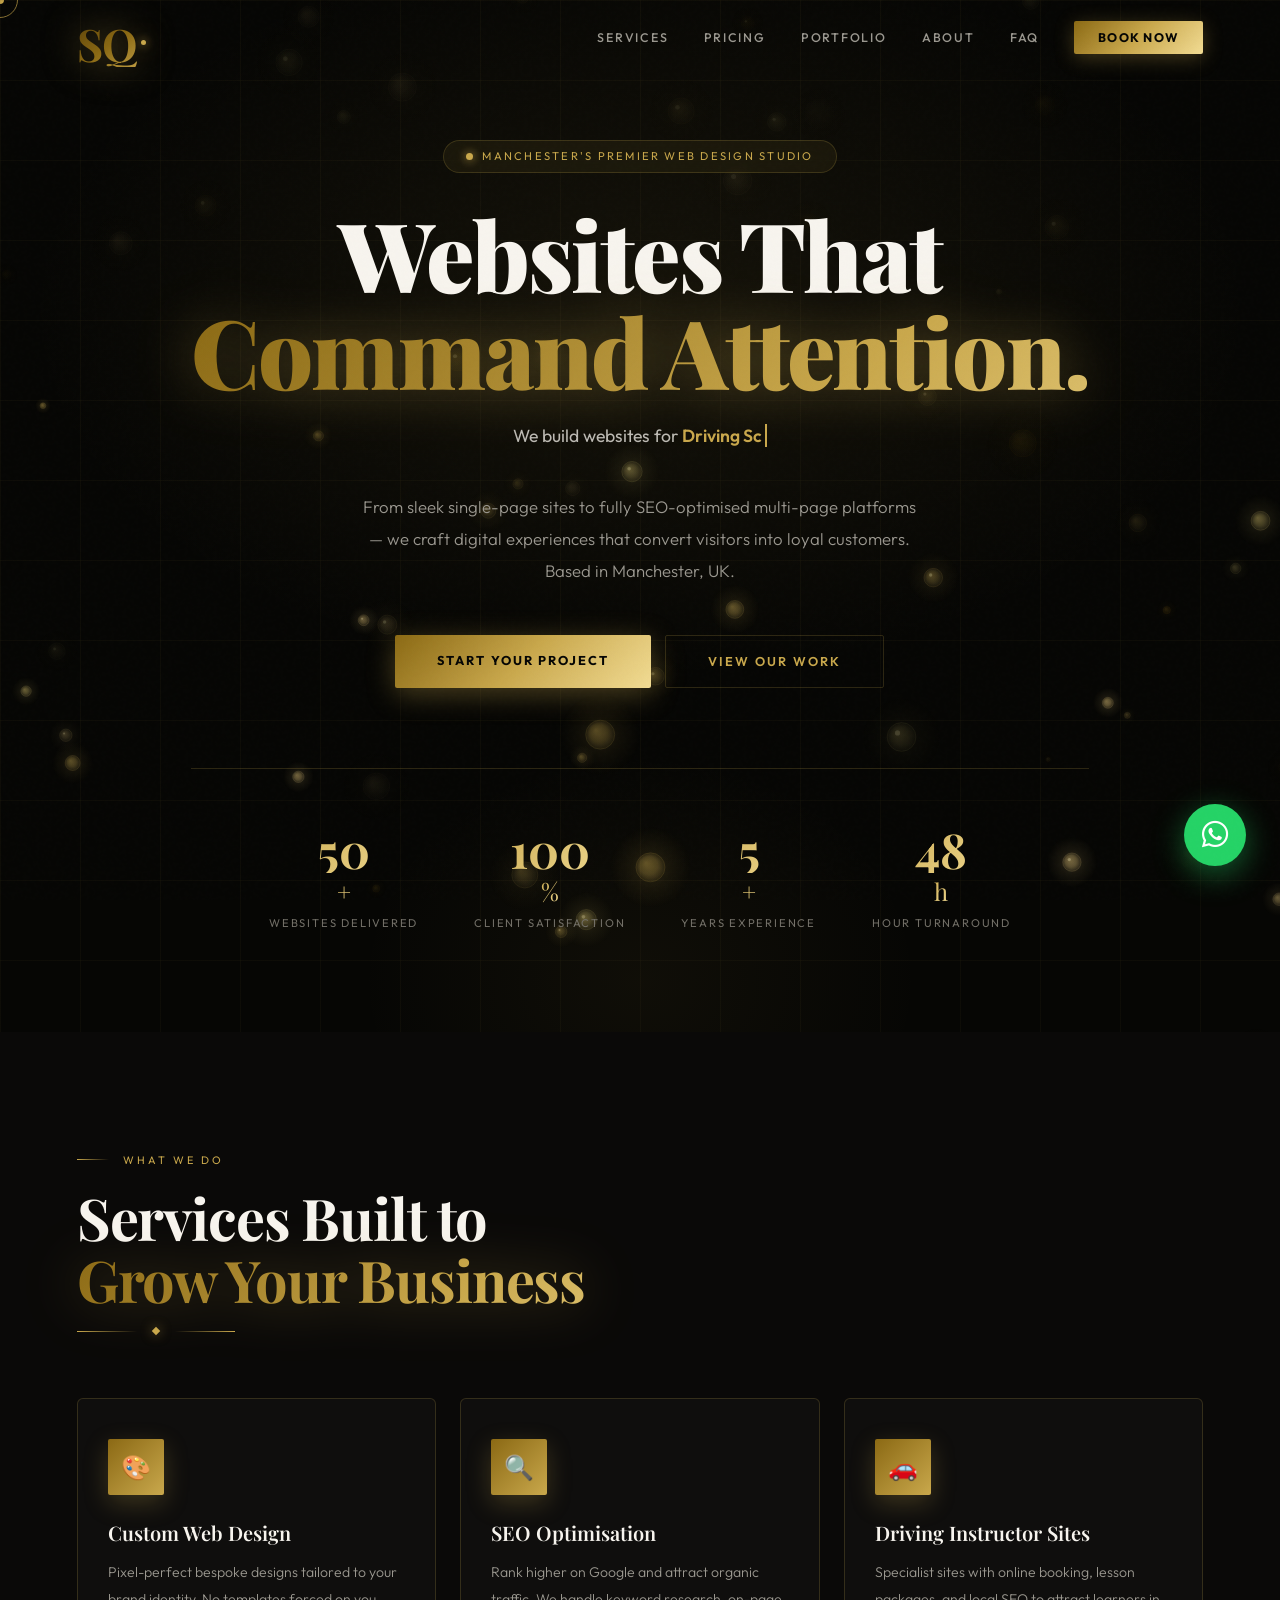
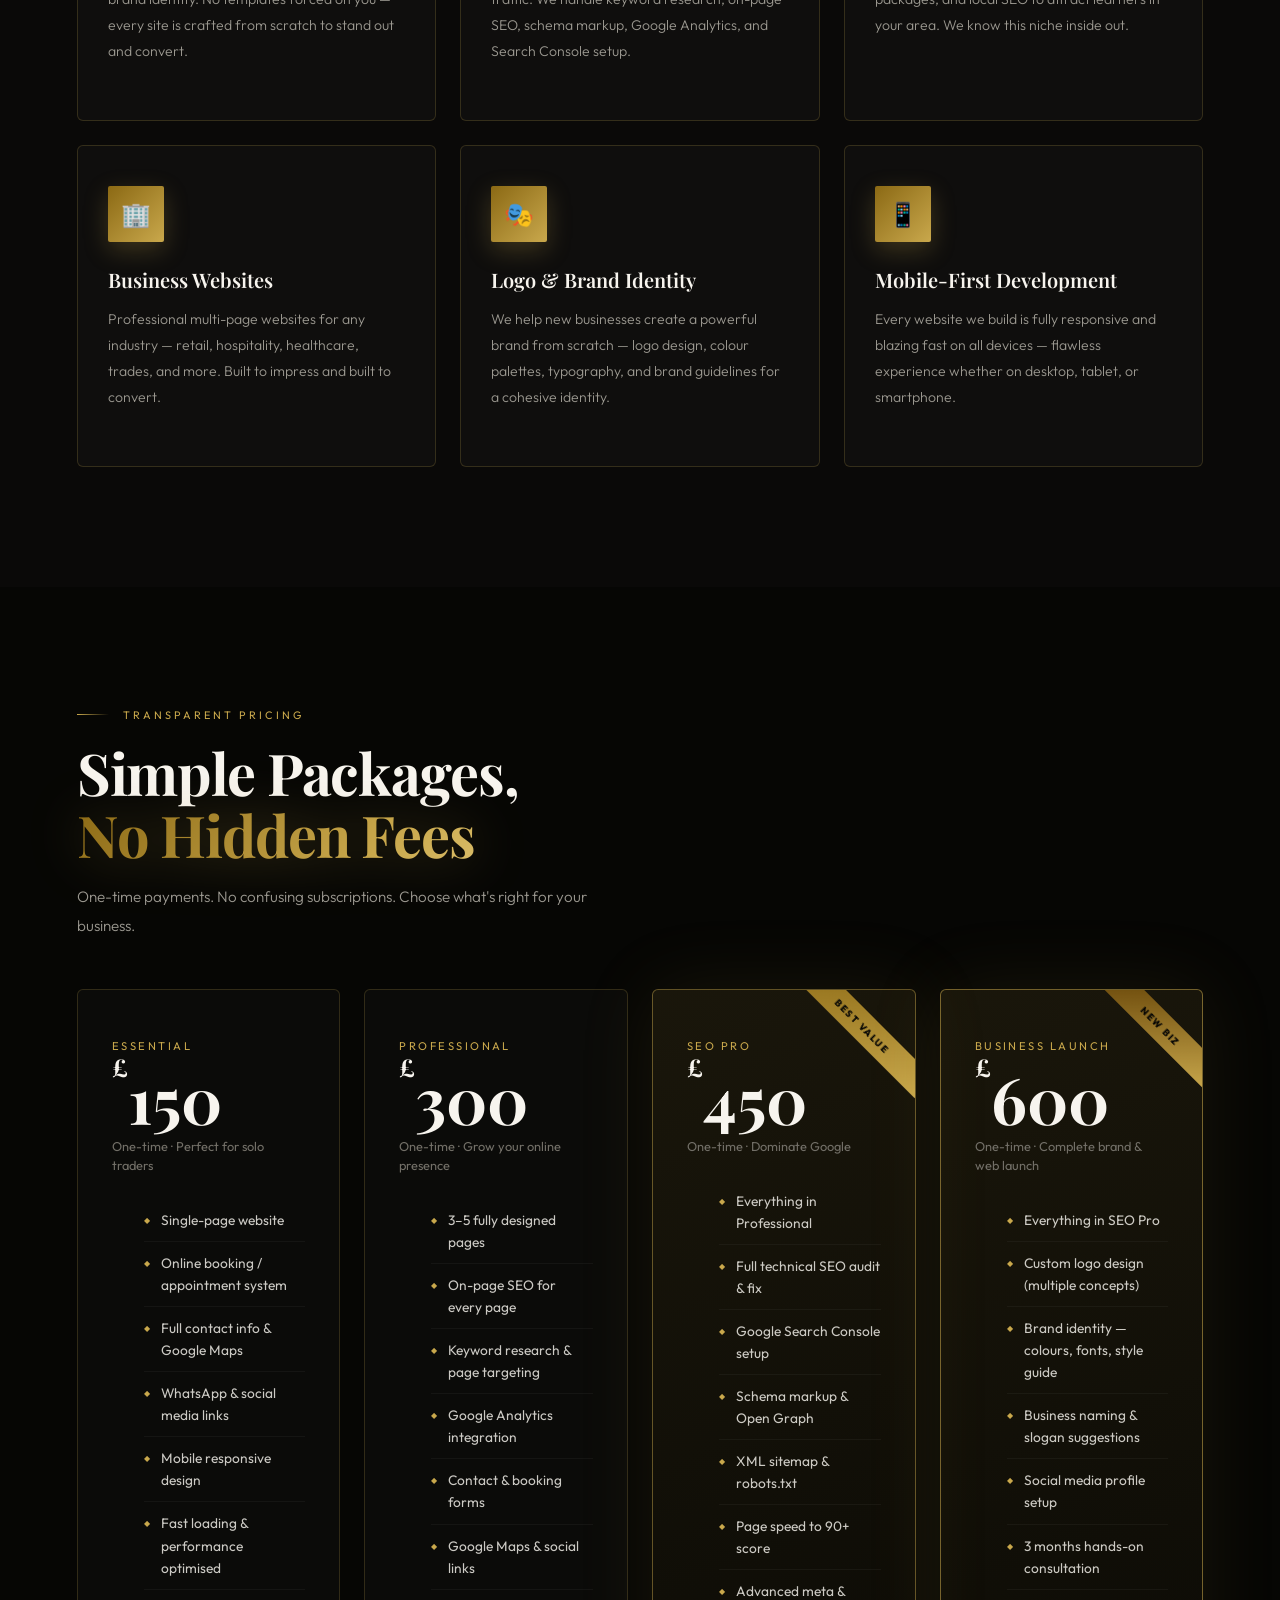
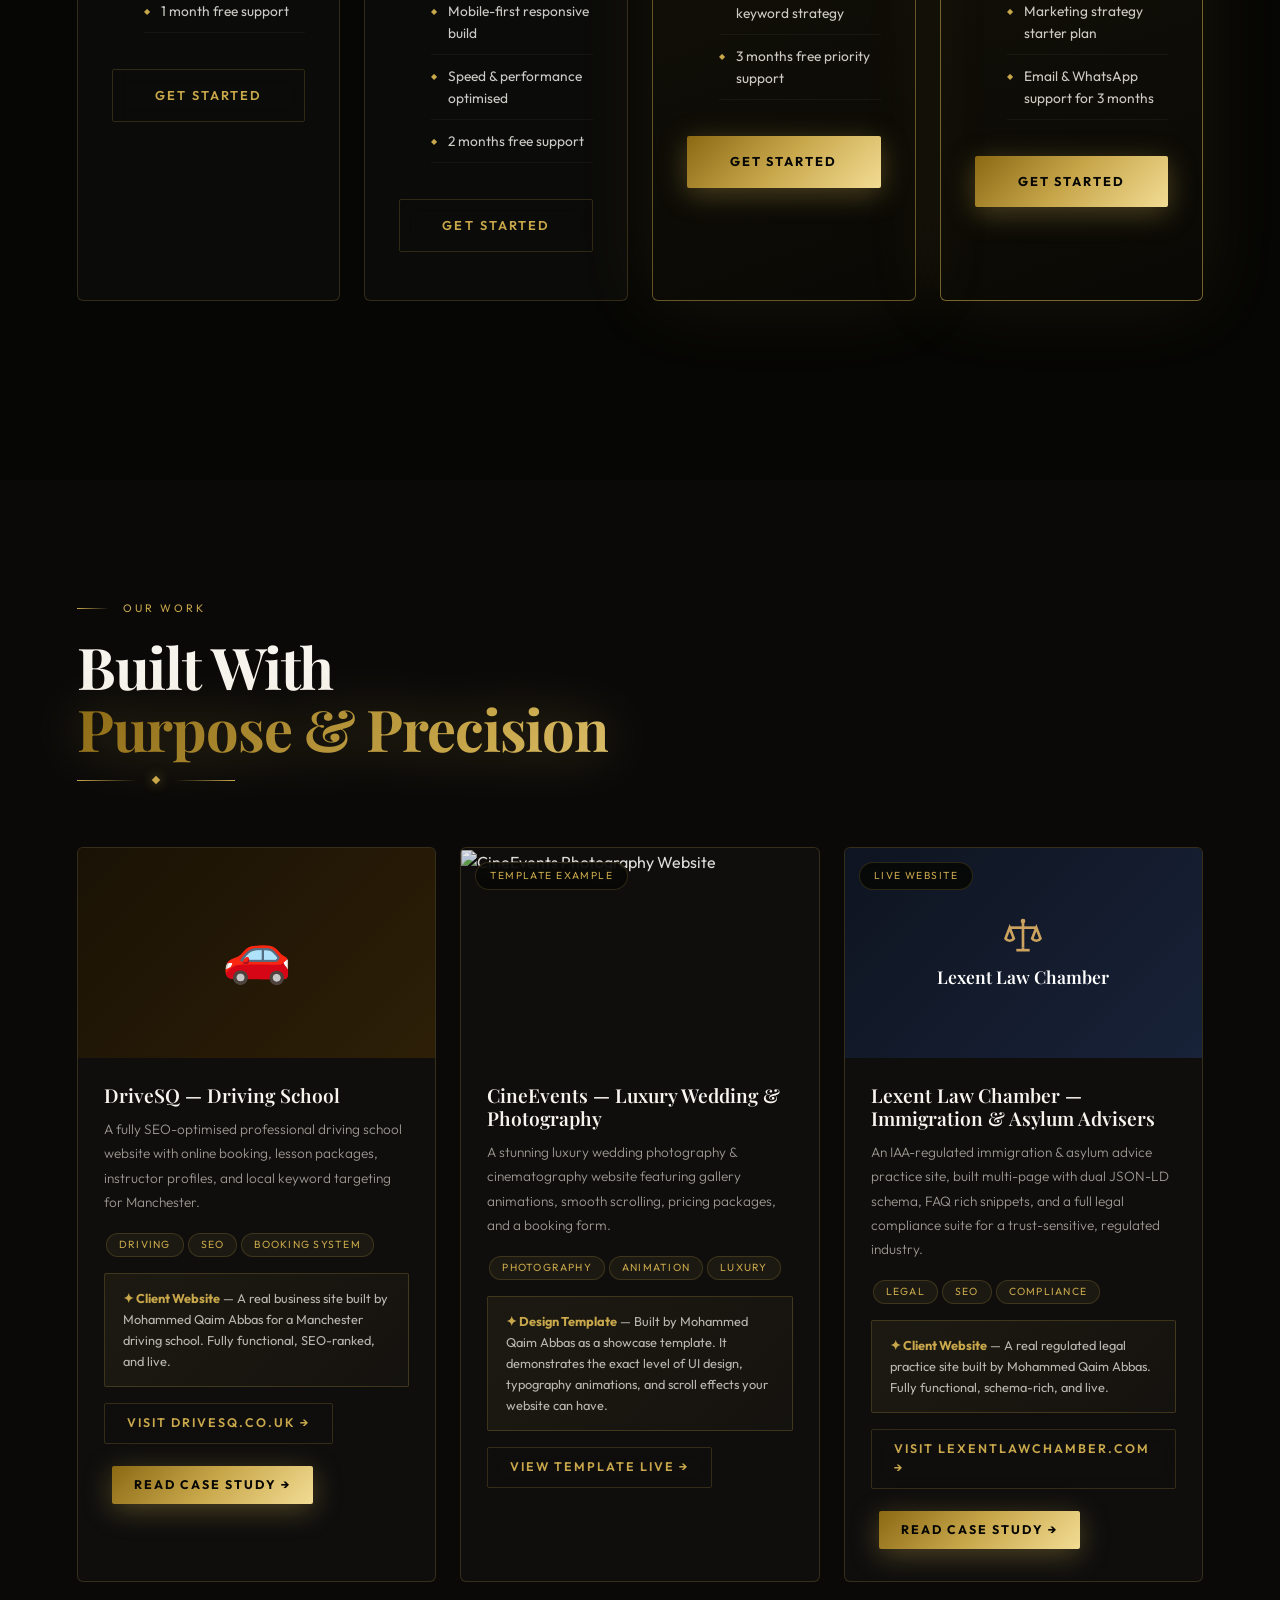
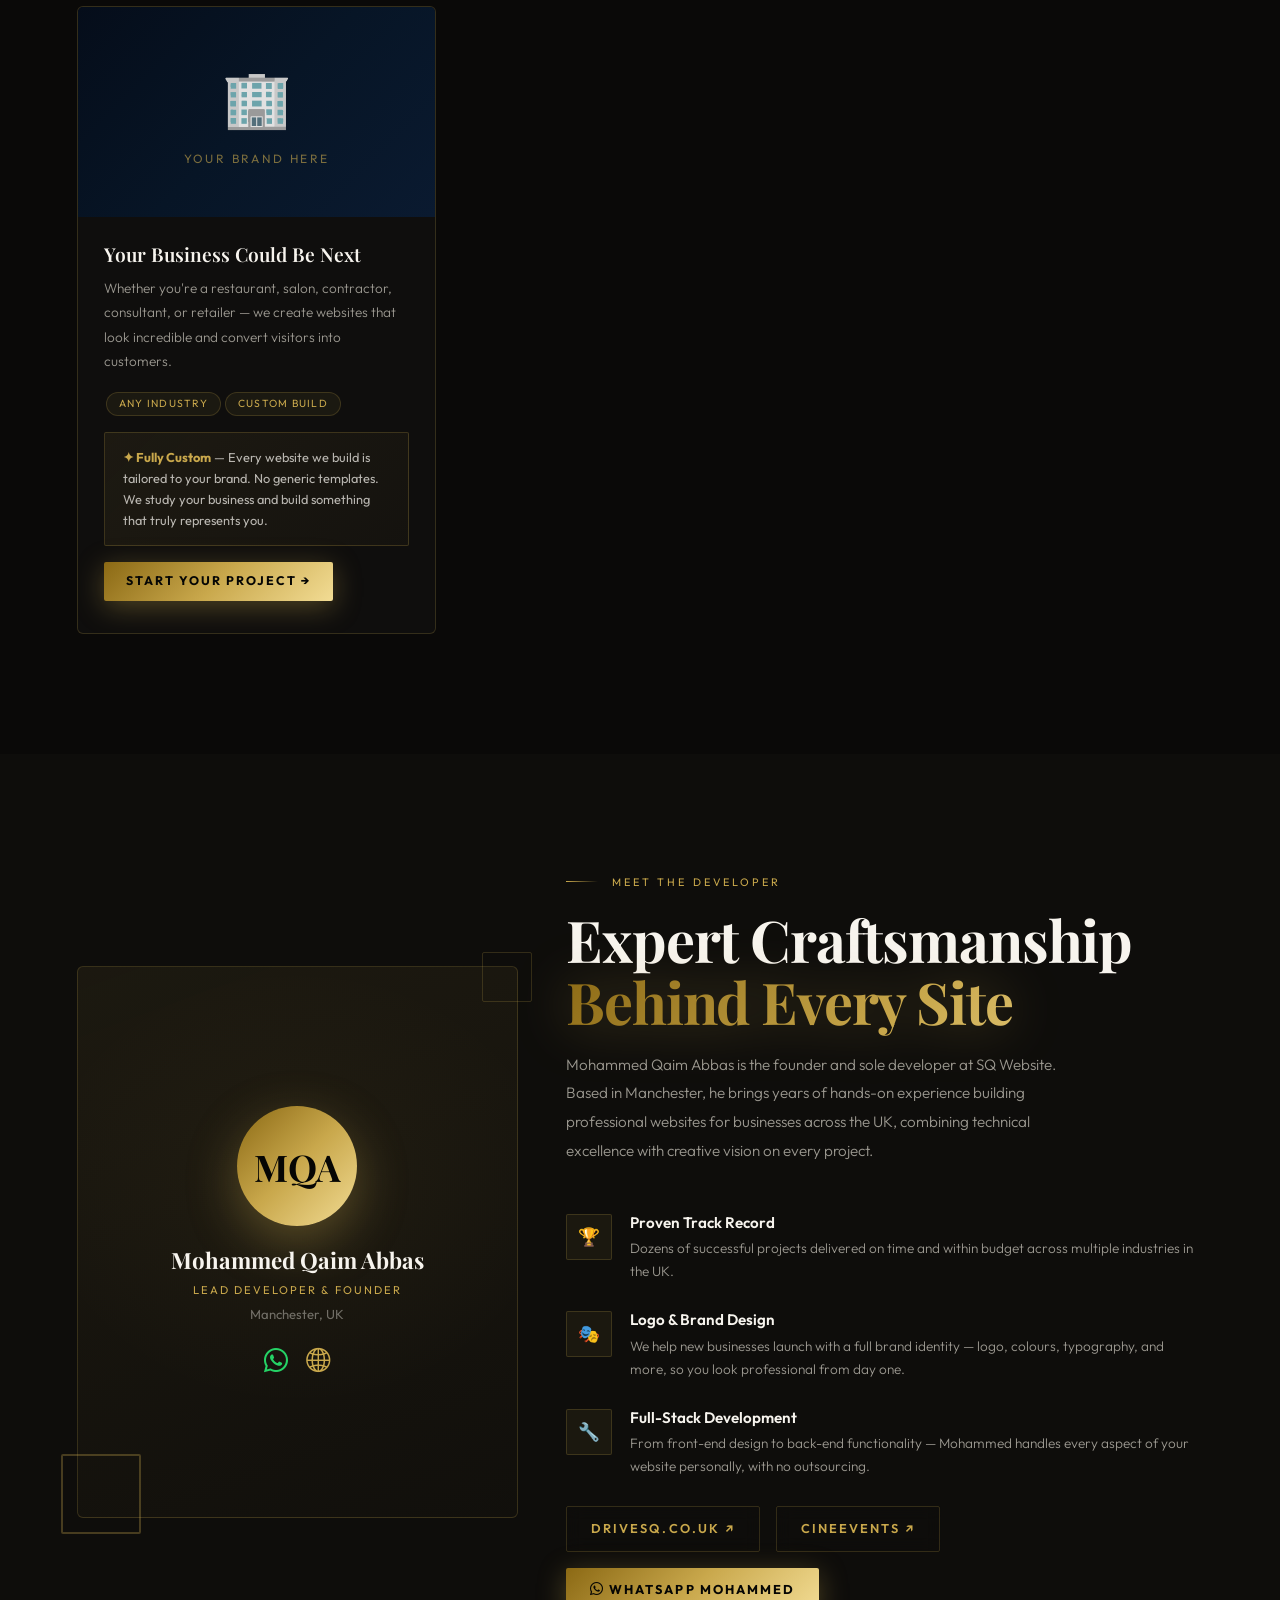
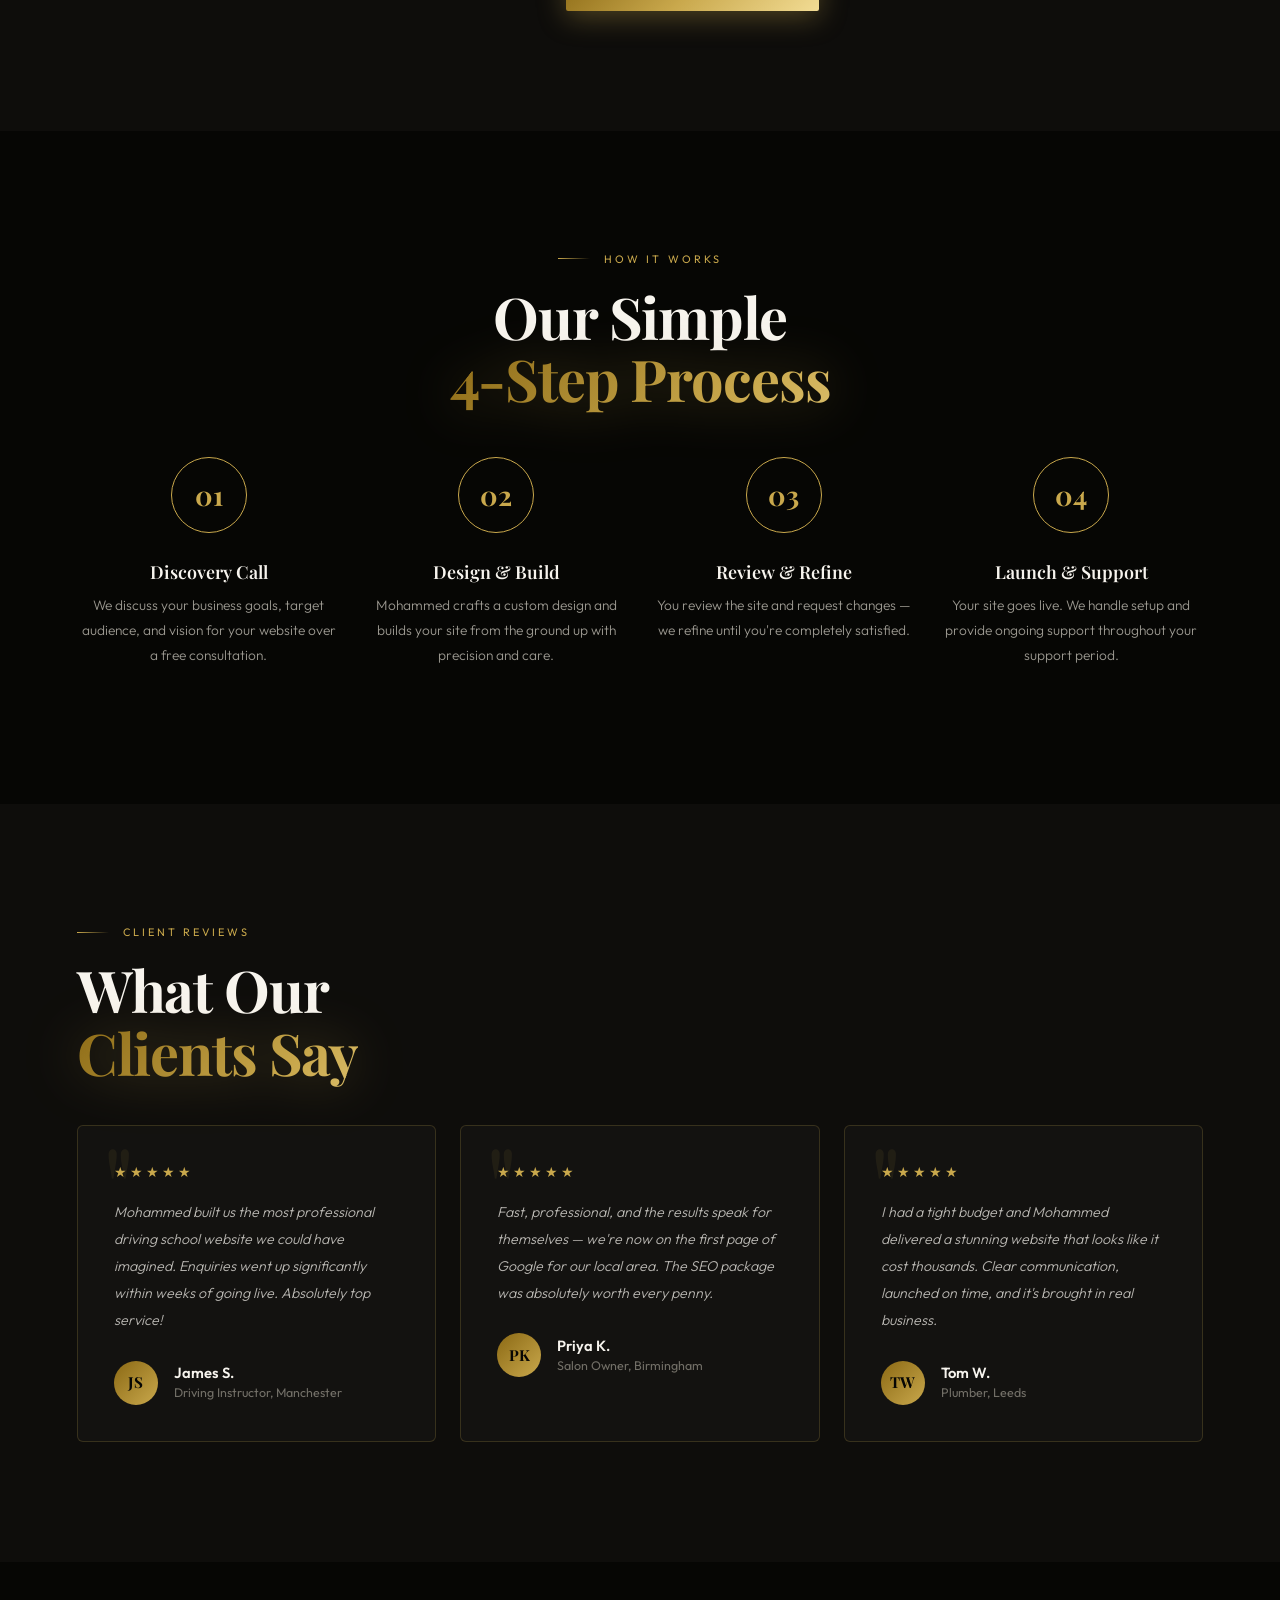
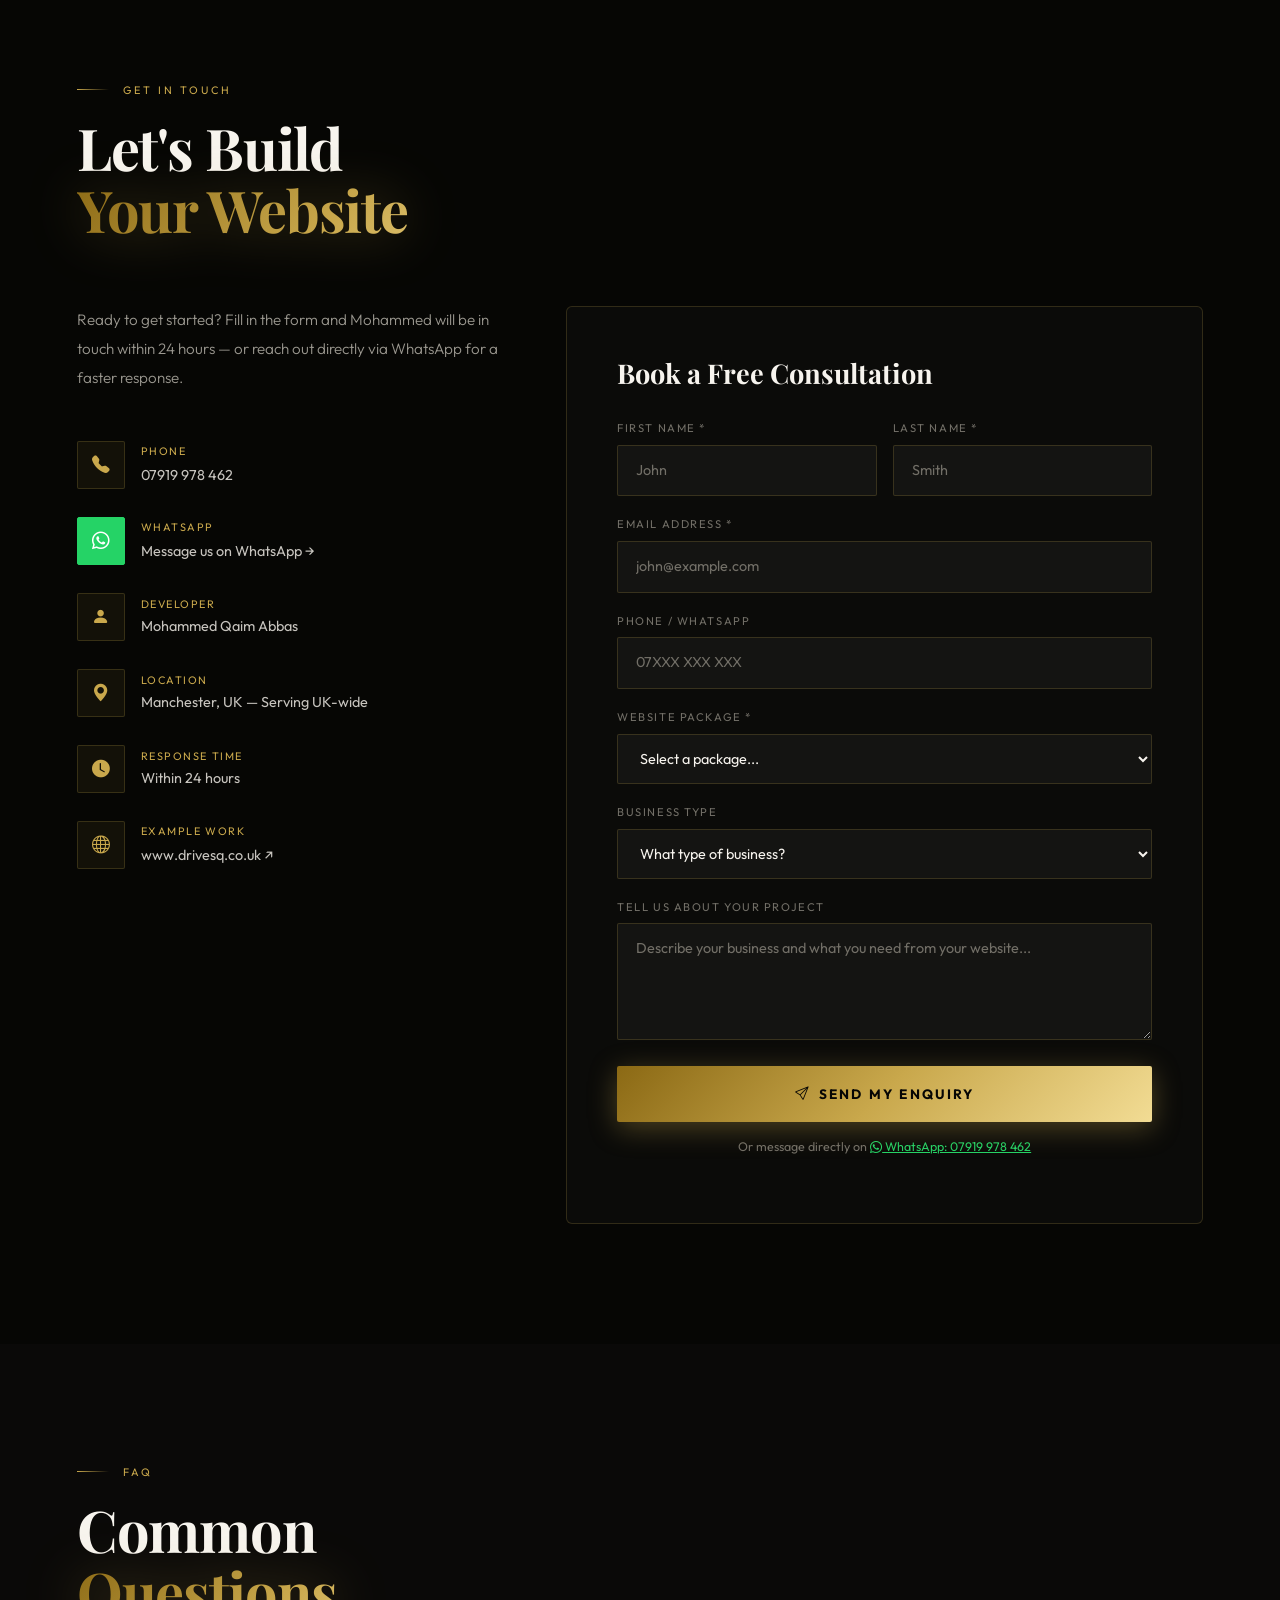
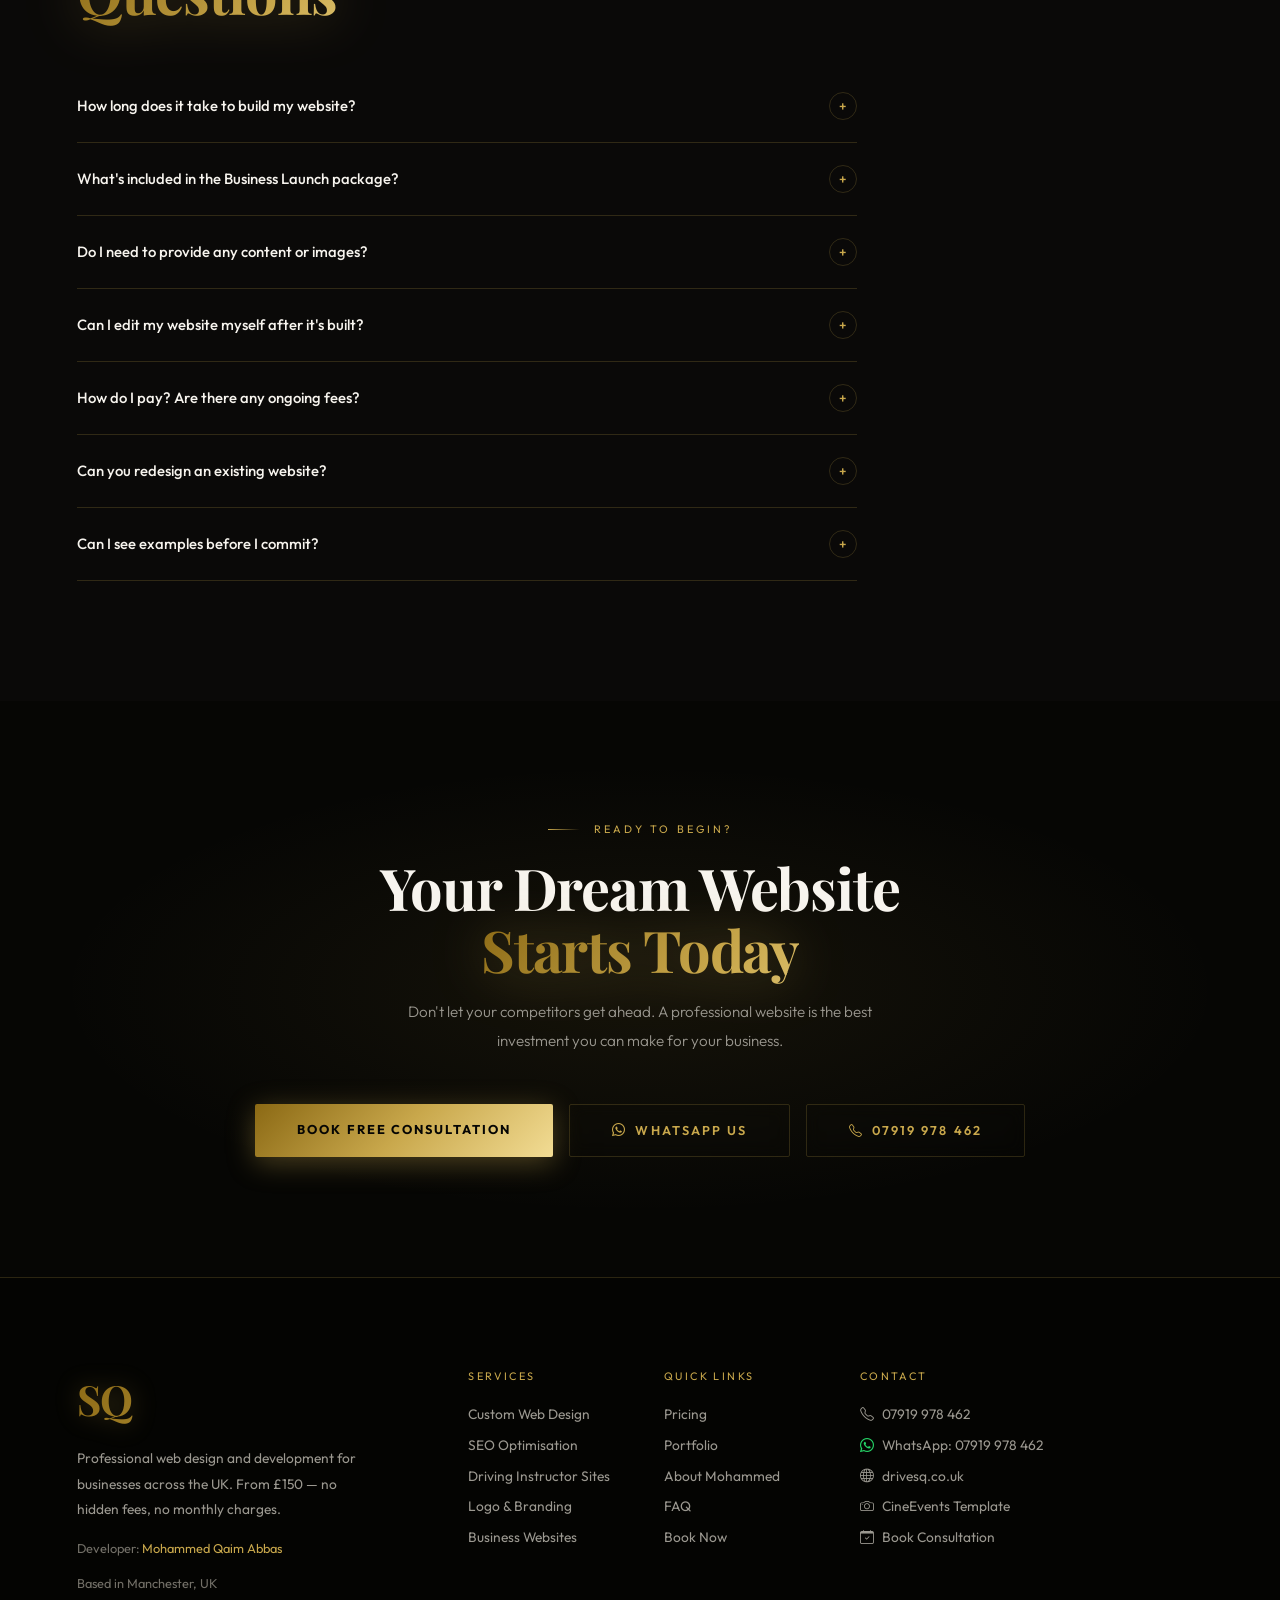
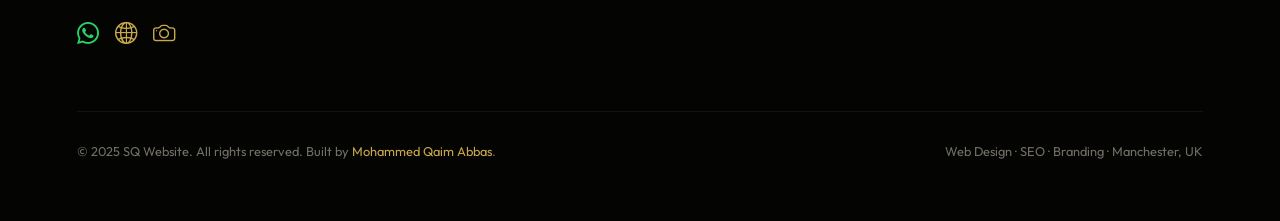
==== commit b2e02ffc: "Add Lexent Law Chamber case study page New case study documenting the design and build of Lexent Law" ====
--- a/index.html
+++ b/index.html
@@ -1076,6 +1076,28 @@
     </div>
 
     <div class="col-lg-4 col-md-6 reveal rd2">
+      <div class="work-card">
+        <div class="work-thumb">
+          <div style="width:100%;height:210px;background:linear-gradient(135deg,#0e1420,#182238);display:flex;flex-direction:column;align-items:center;justify-content:center;gap:8px;">
+            <svg width="40" height="40" viewBox="0 0 24 24" fill="none" stroke="#cca35f" stroke-width="1.6"><line x1="12" y1="3" x2="12" y2="19"/><line x1="4" y1="7" x2="20" y2="7"/><circle cx="12" cy="3" r="1.4" fill="#cca35f" stroke="none"/><path d="M4 7 L1.5 13.5a3 3 0 0 0 5 0L4 7z"/><path d="M20 7 L17.5 13.5a3 3 0 0 0 5 0L20 7z"/><line x1="8" y1="20.5" x2="16" y2="20.5"/><line x1="12" y1="19" x2="12" y2="20.5"/></svg>
+            <div style="font-family:'Playfair Display',serif;font-size:1.1rem;font-weight:600;color:#fff;">Lexent Law Chamber</div>
+          </div>
+          <div class="work-badge">Live Website</div>
+        </div>
+        <div class="work-info">
+          <h3>Lexent Law Chamber — Immigration &amp; Asylum Advisers</h3>
+          <p>An IAA-regulated immigration &amp; asylum advice practice site, built multi-page with dual JSON-LD schema, FAQ rich snippets, and a full legal compliance suite for a trust-sensitive, regulated industry.</p>
+          <span class="tag">Legal</span><span class="tag">SEO</span><span class="tag">Compliance</span>
+          <div class="template-note">
+            <strong>✦ Client Website</strong> — A real regulated legal practice site built by Mohammed Qaim Abbas. Fully functional, schema-rich, and live.
+          </div>
+          <a href="https://www.lexentlawchamber.com/" target="_blank" rel="noopener" class="btn-outline-gold d-inline-block mt-3" style="font-size:.78rem;padding:10px 22px;">Visit lexentlawchamber.com →</a>
+          <a href="case-study-lexent.html" class="btn-primary-gold d-inline-block mt-3 ms-2" style="font-size:.78rem;padding:10px 22px;"><span>Read Case Study →</span></a>
+        </div>
+      </div>
+    </div>
+
+    <div class="col-lg-4 col-md-6 reveal rd3">
       <div class="work-card">
         <div class="work-thumb">
           <div style="width:100%;height:210px;background:linear-gradient(135deg,#050d1a,#071526,#0a1a30);display:flex;align-items:center;justify-content:center;flex-direction:column;gap:10px;">
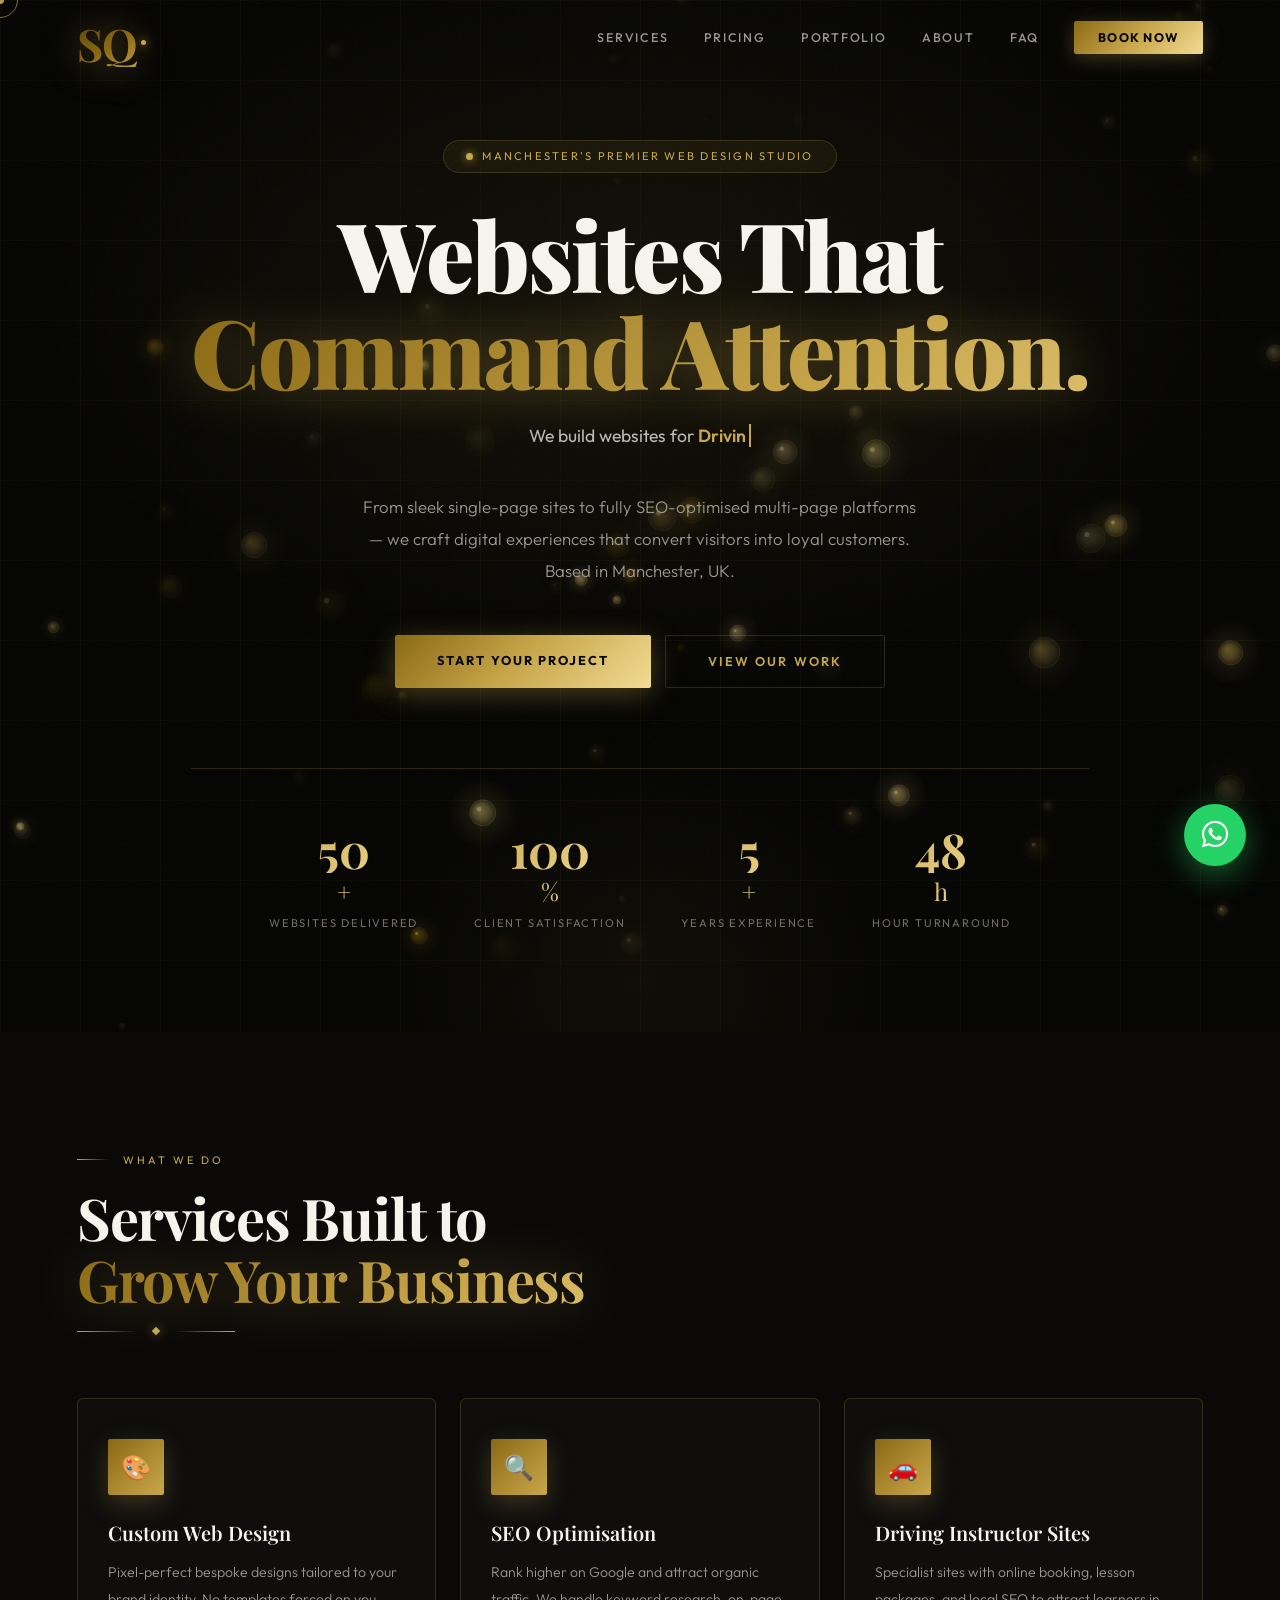
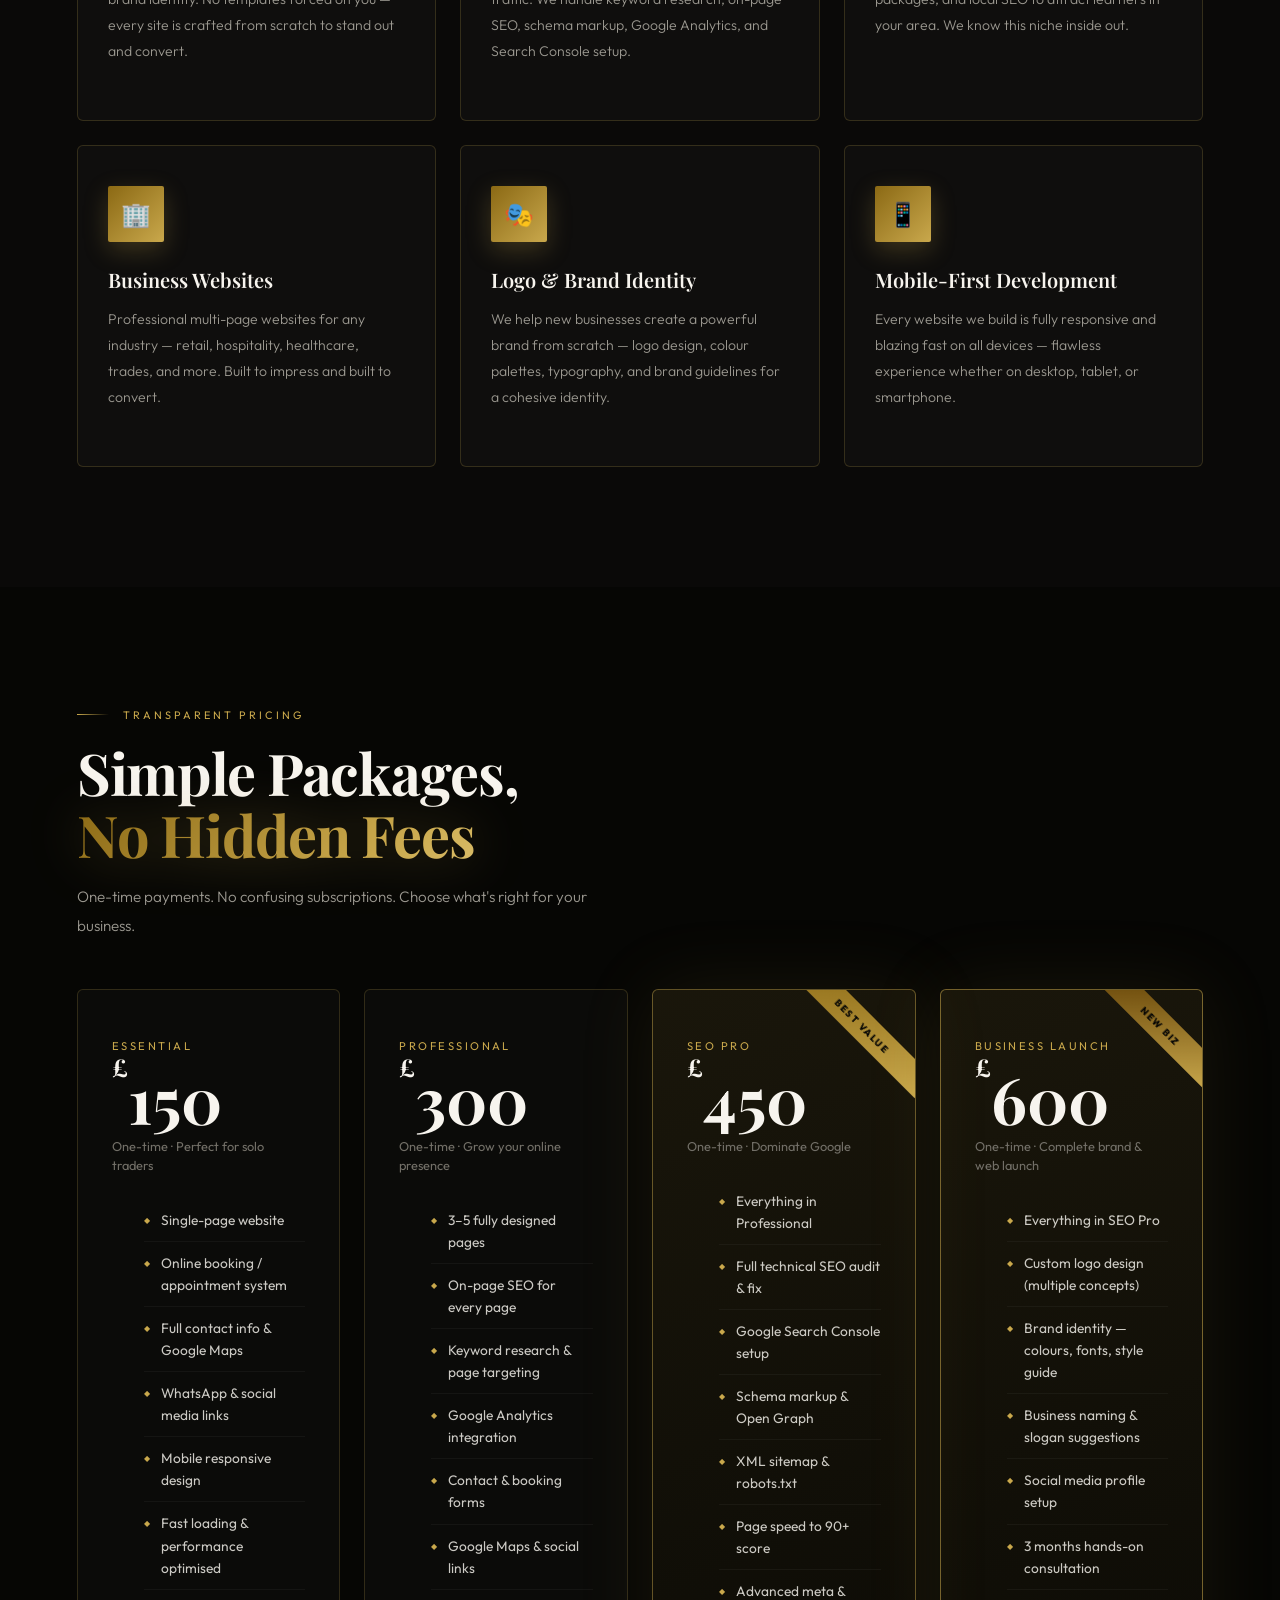
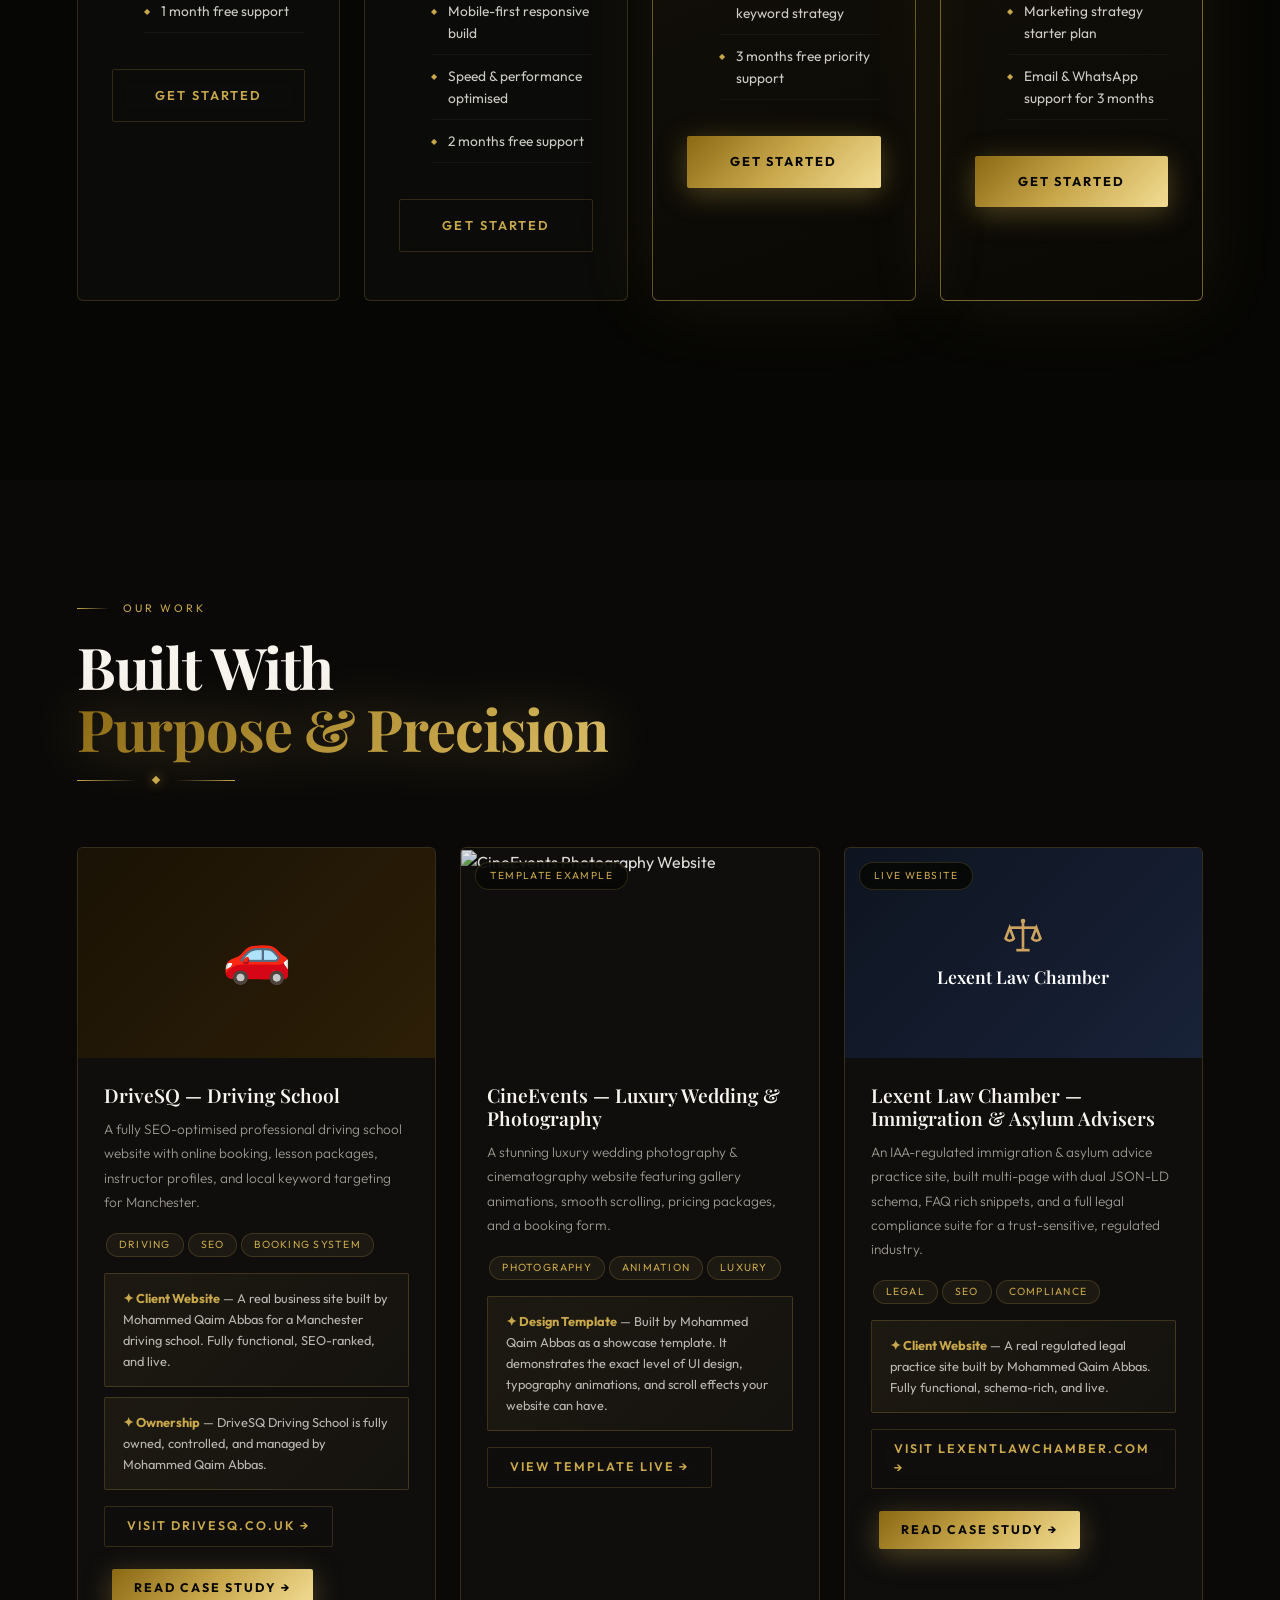
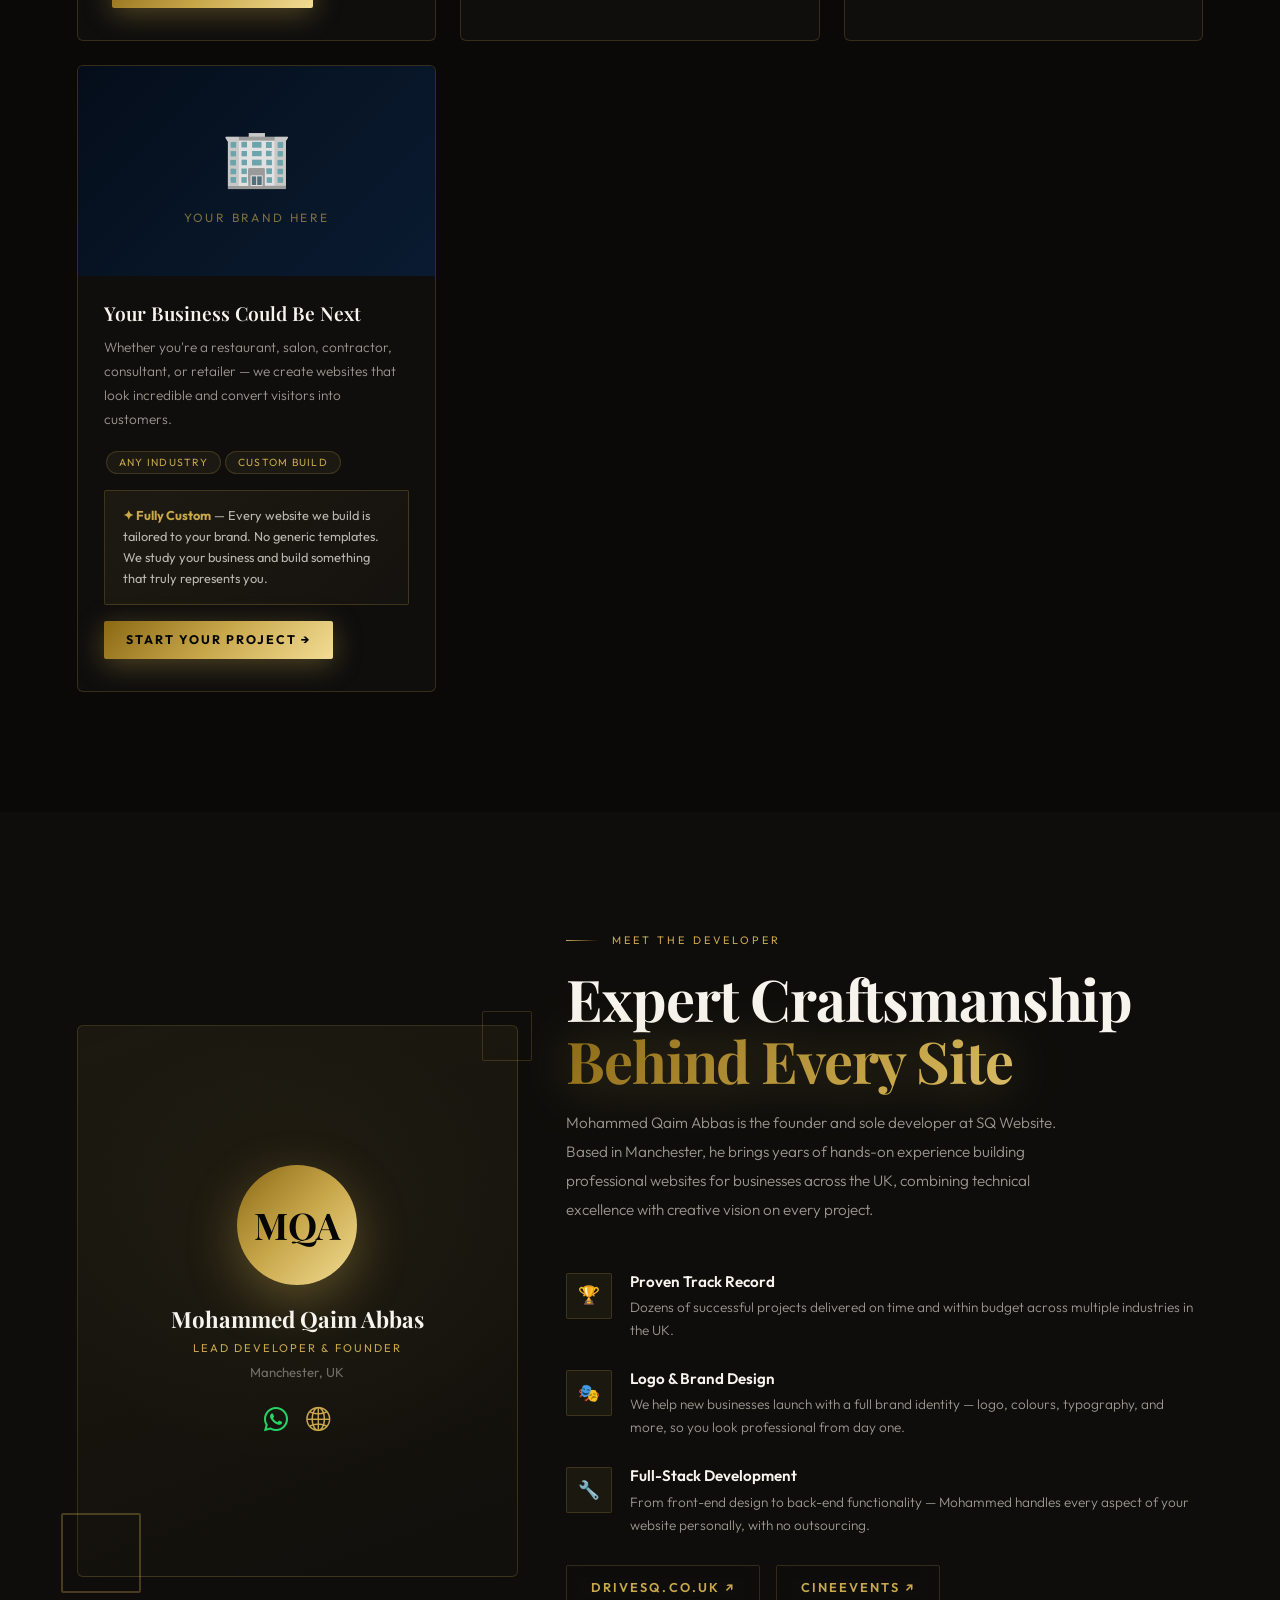
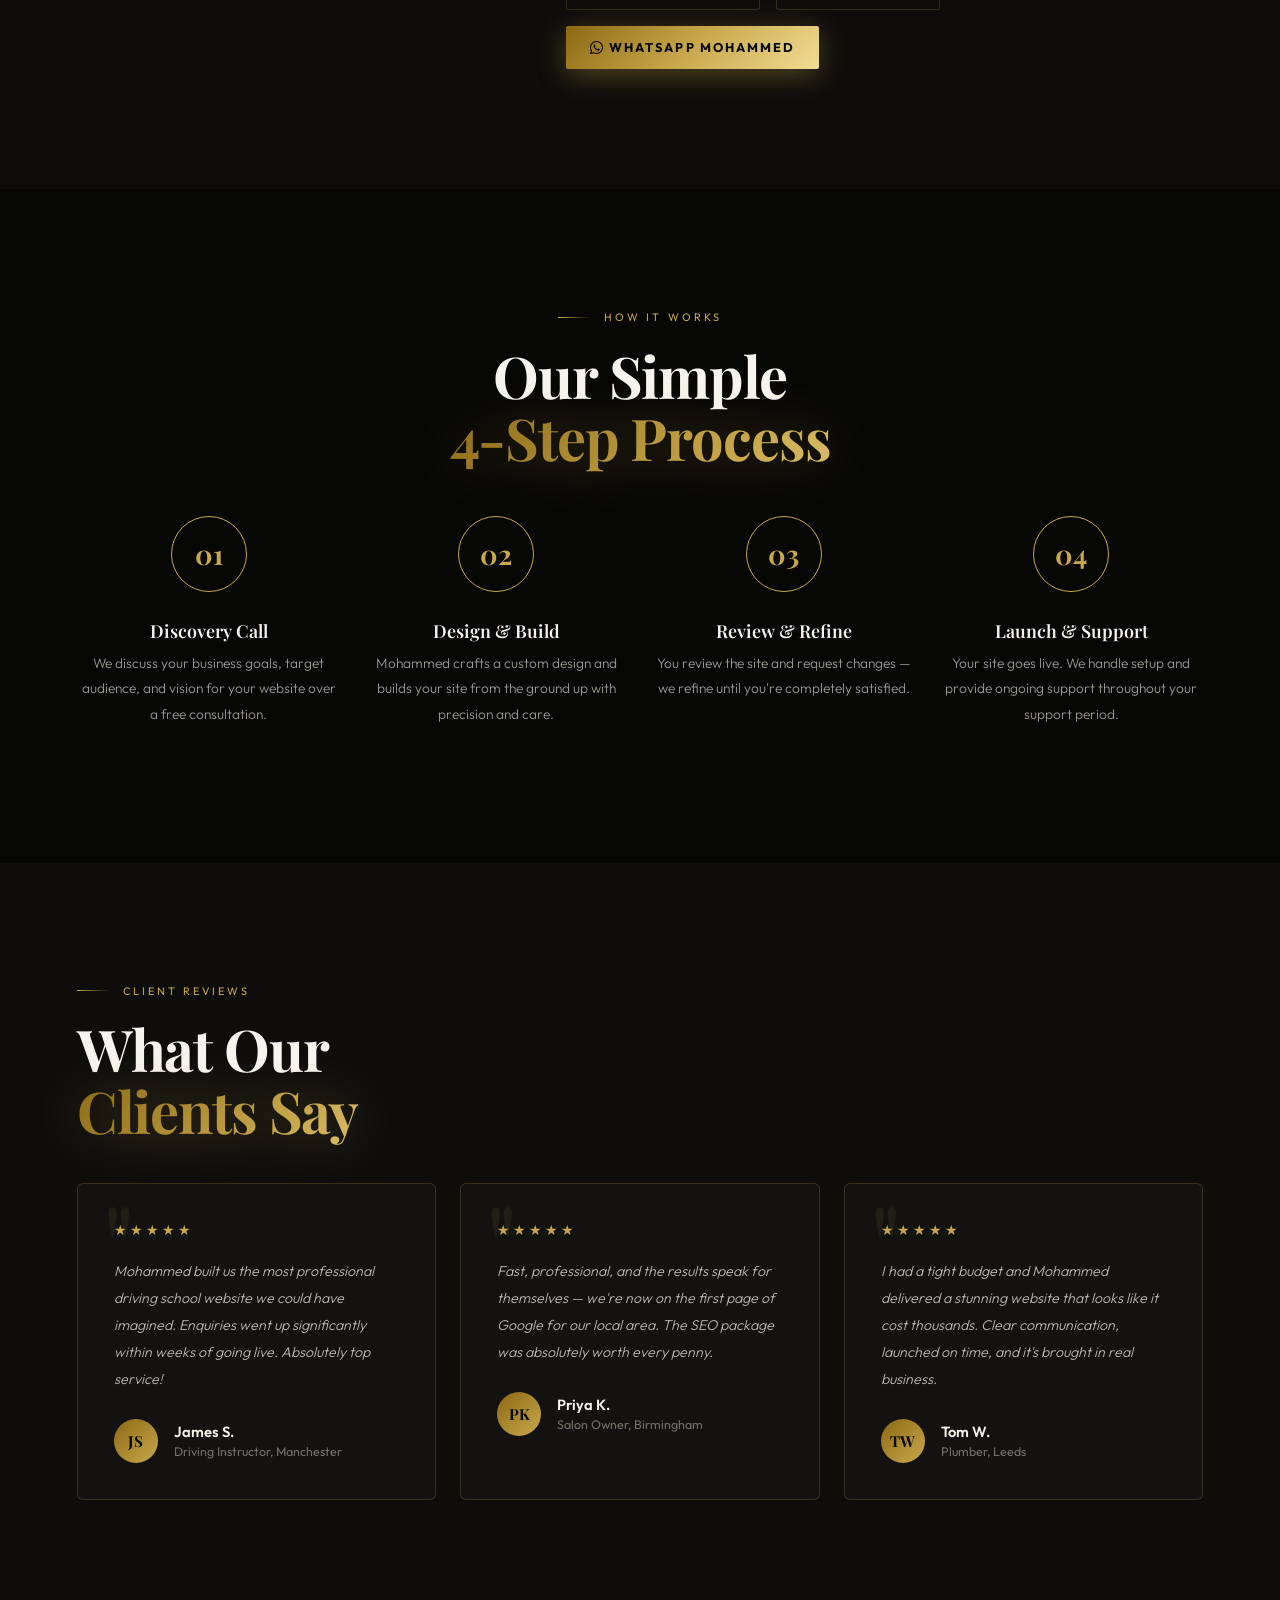
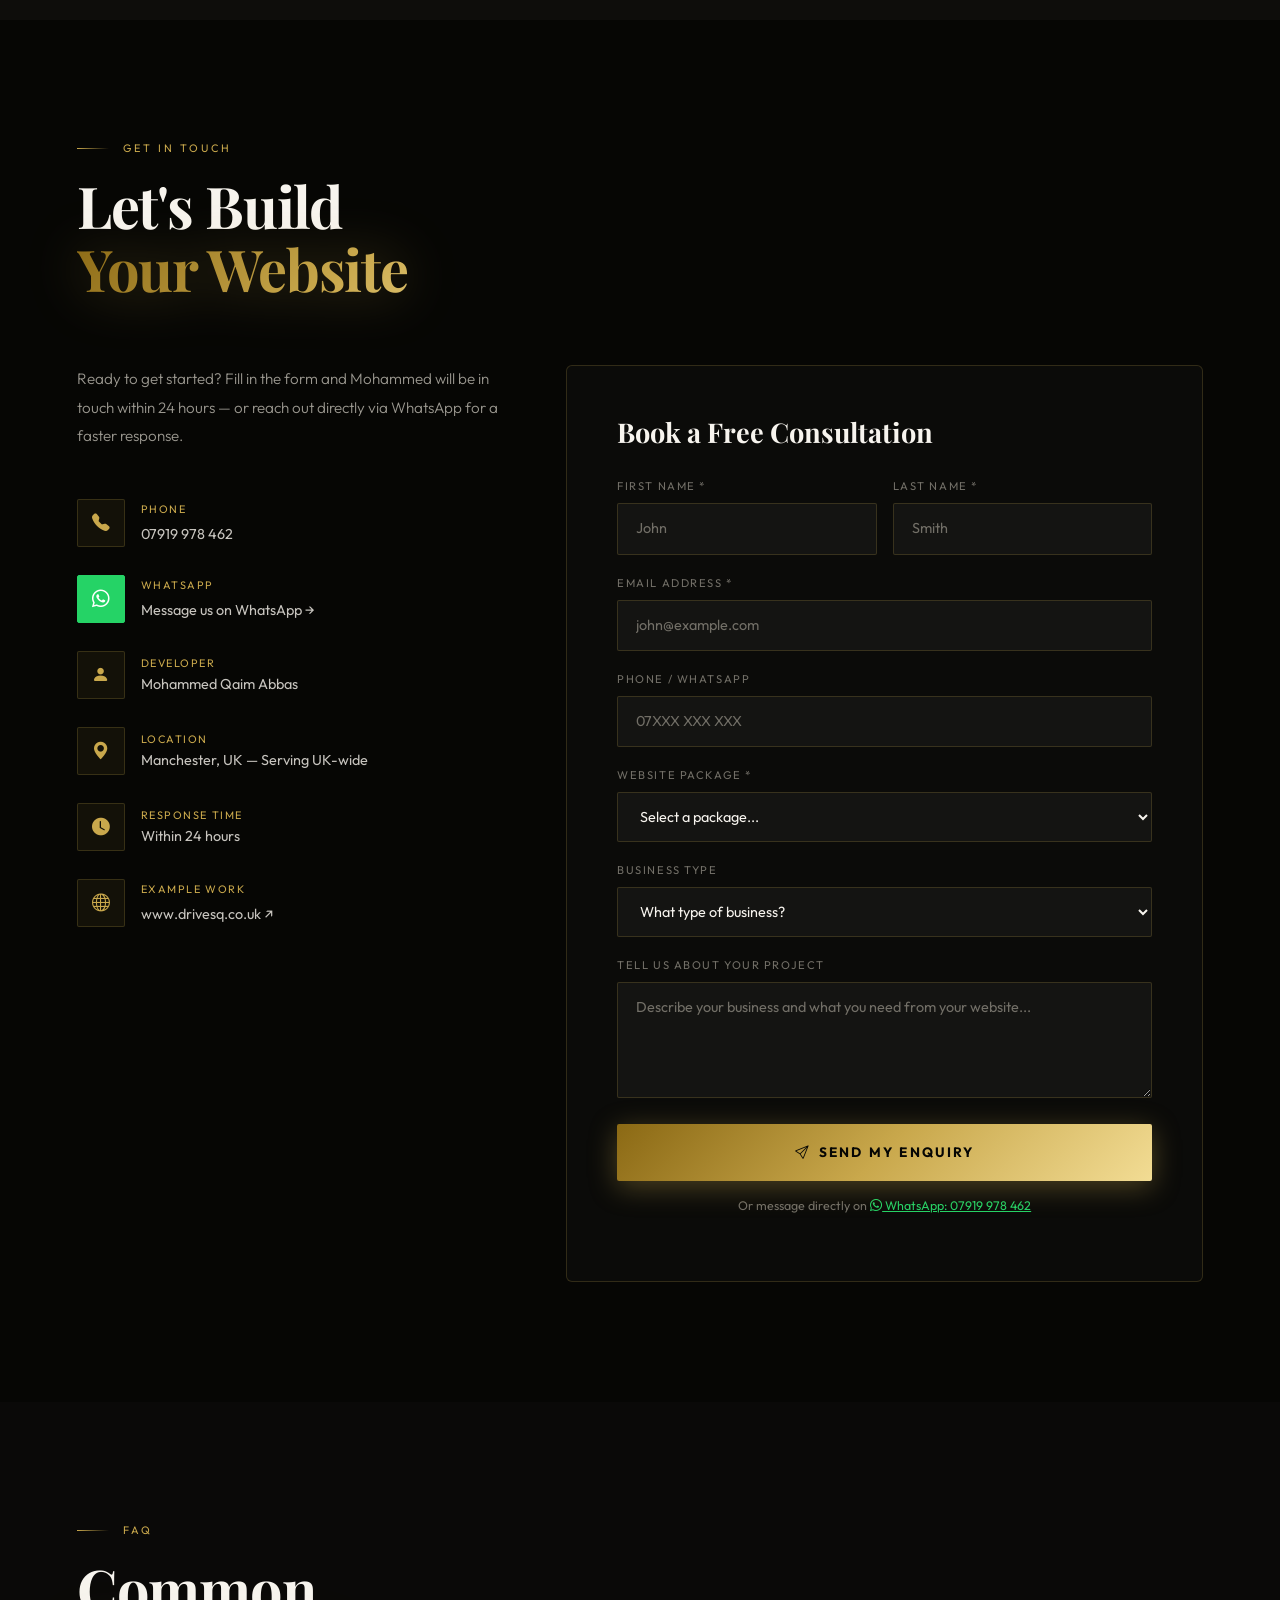
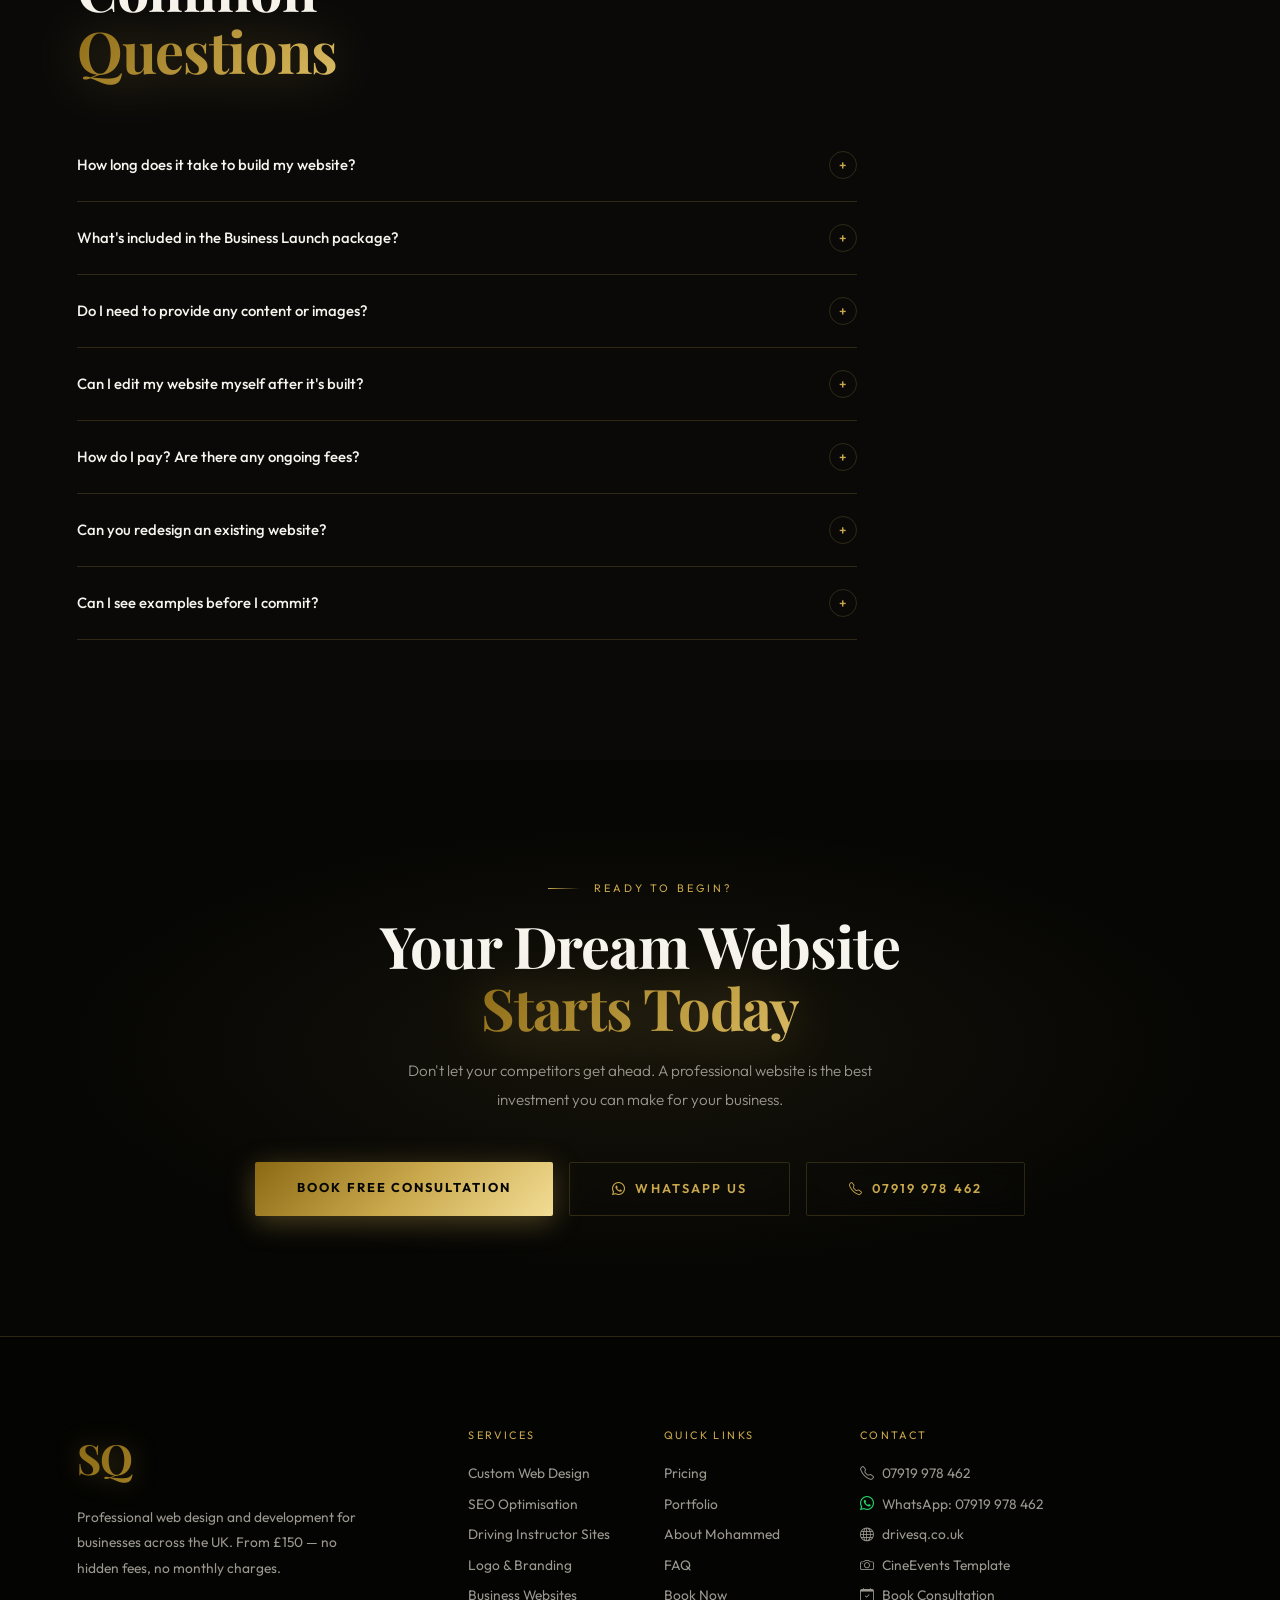
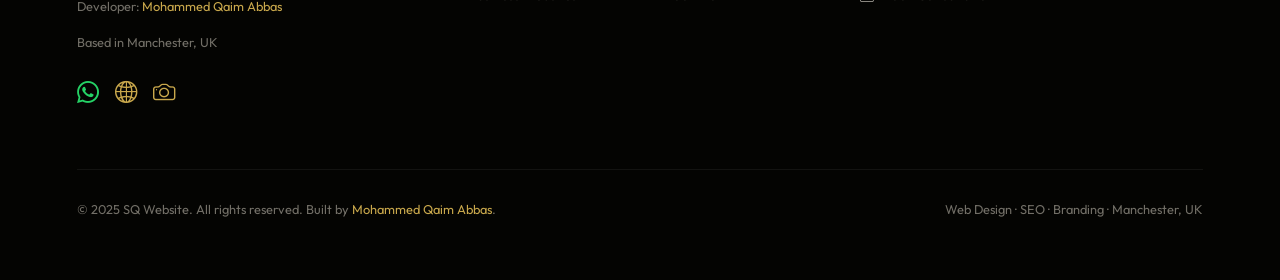
==== commit cc0d6710: "Add DriveSQ ownership statement States clearly on the homepage portfolio card and the case study pag" ====
--- a/index.html
+++ b/index.html
@@ -1051,6 +1051,9 @@
           <div class="template-note">
             <strong>✦ Client Website</strong> — A real business site built by Mohammed Qaim Abbas for a Manchester driving school. Fully functional, SEO-ranked, and live.
           </div>
+          <div class="template-note" style="margin-top:10px;">
+            <strong>✦ Ownership</strong> — DriveSQ Driving School is fully owned, controlled, and managed by Mohammed Qaim Abbas.
+          </div>
           <a href="https://www.drivesq.co.uk" target="_blank" class="btn-outline-gold d-inline-block mt-3" style="font-size:.78rem;padding:10px 22px;">Visit drivesq.co.uk →</a>
           <a href="case-study-drivesq.html" class="btn-primary-gold d-inline-block mt-3 ms-2" style="font-size:.78rem;padding:10px 22px;"><span>Read Case Study →</span></a>
         </div>
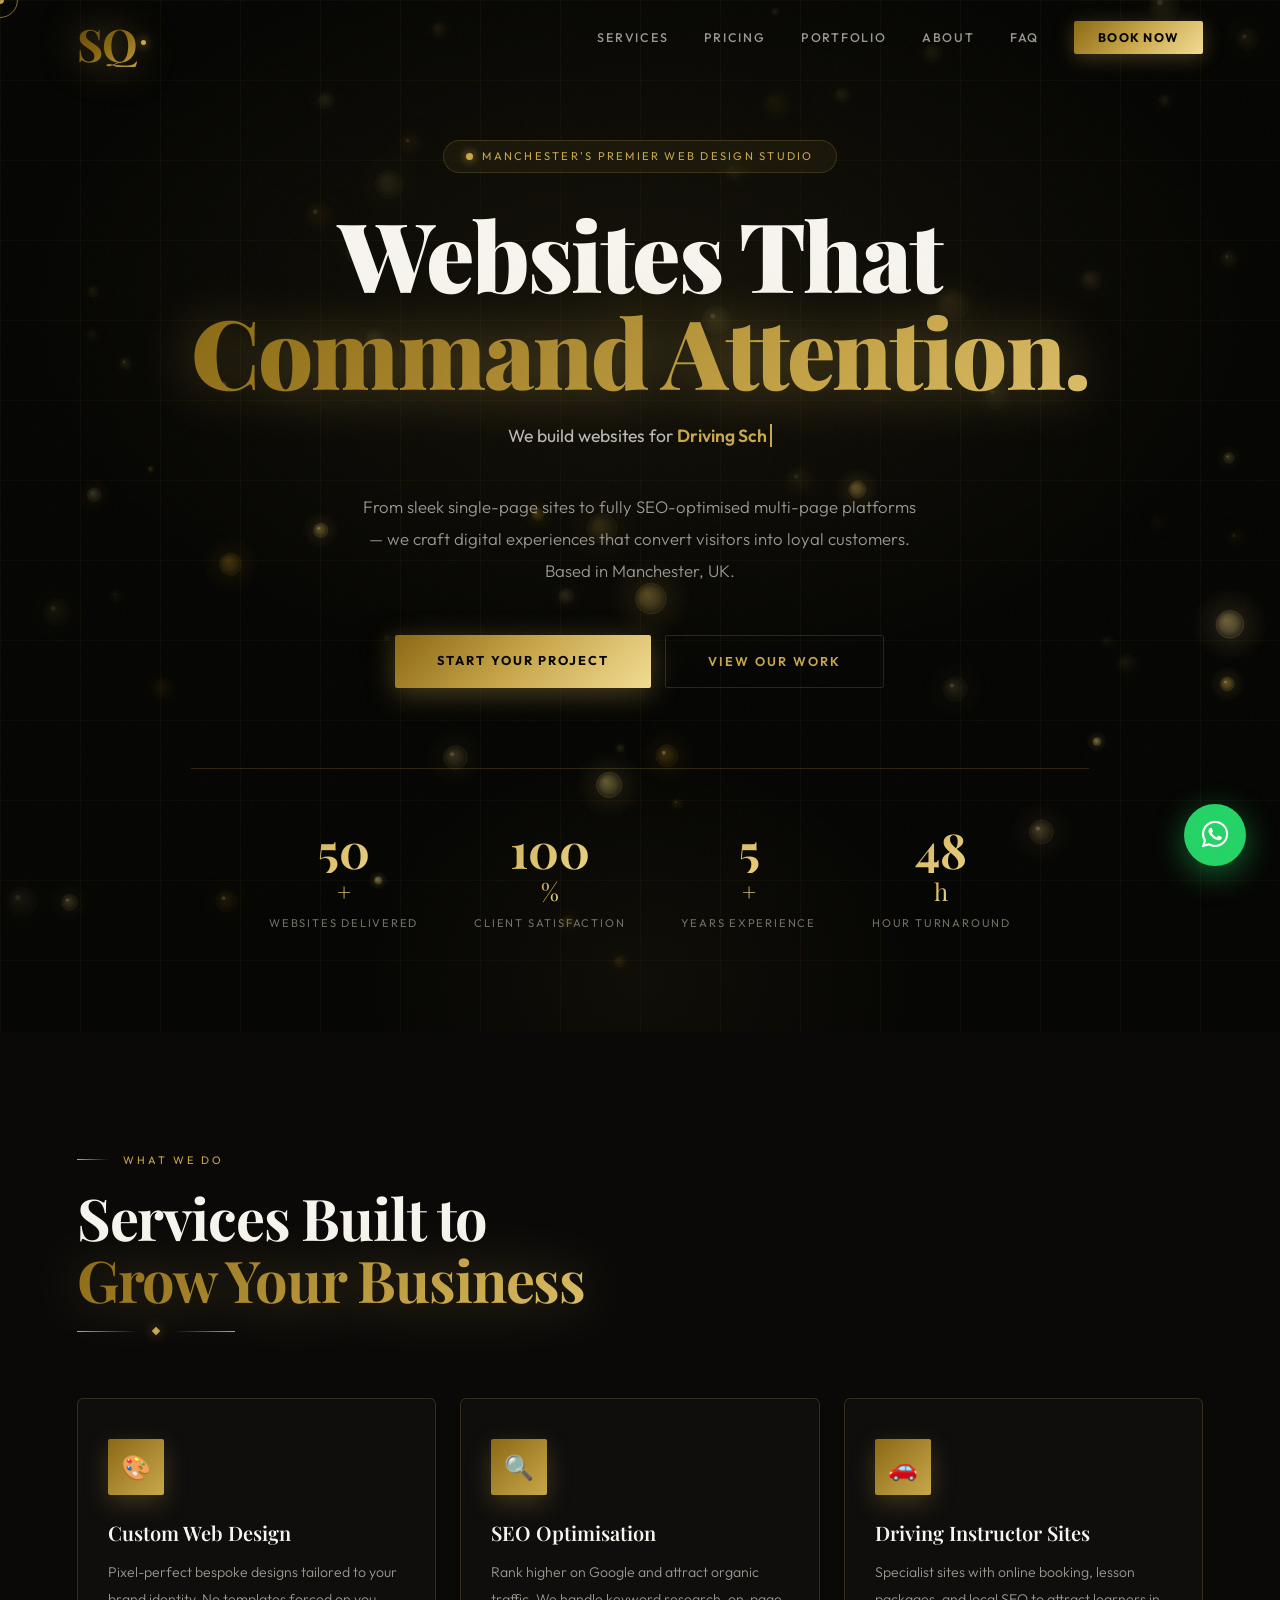
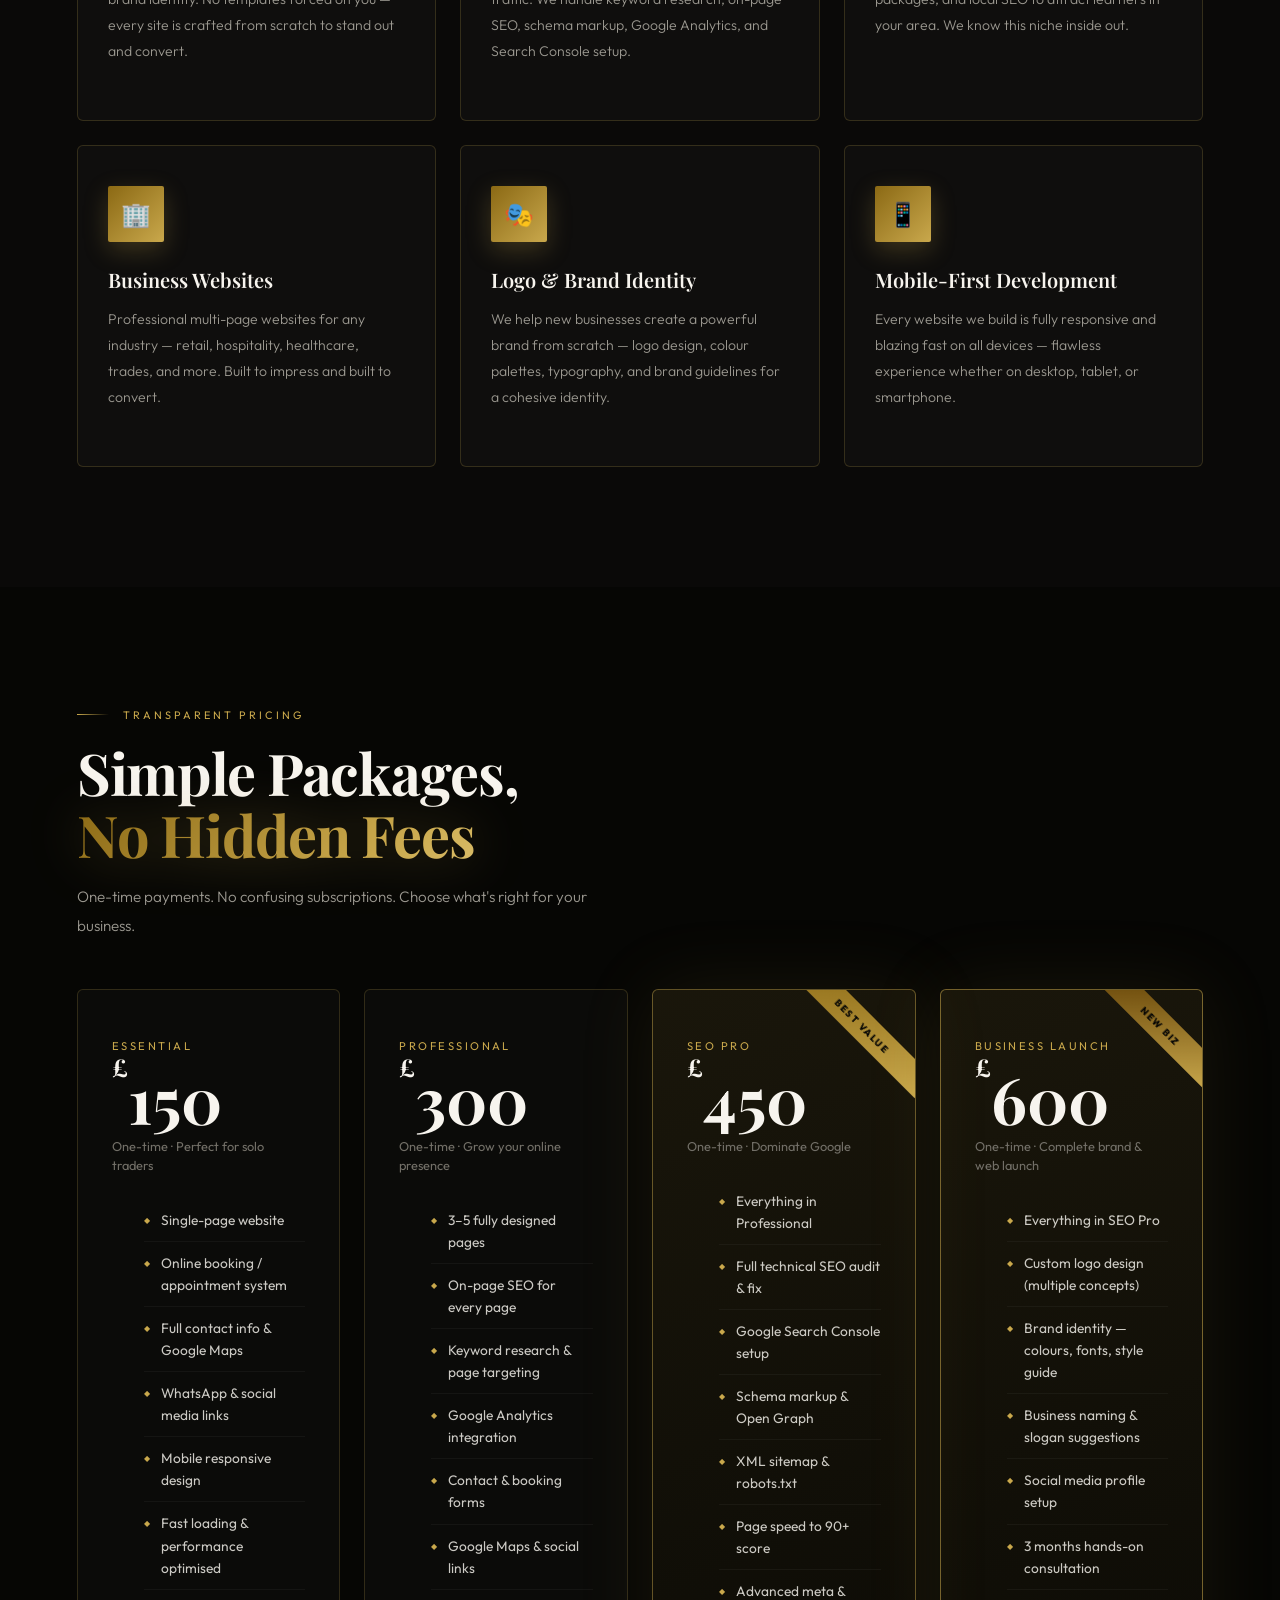
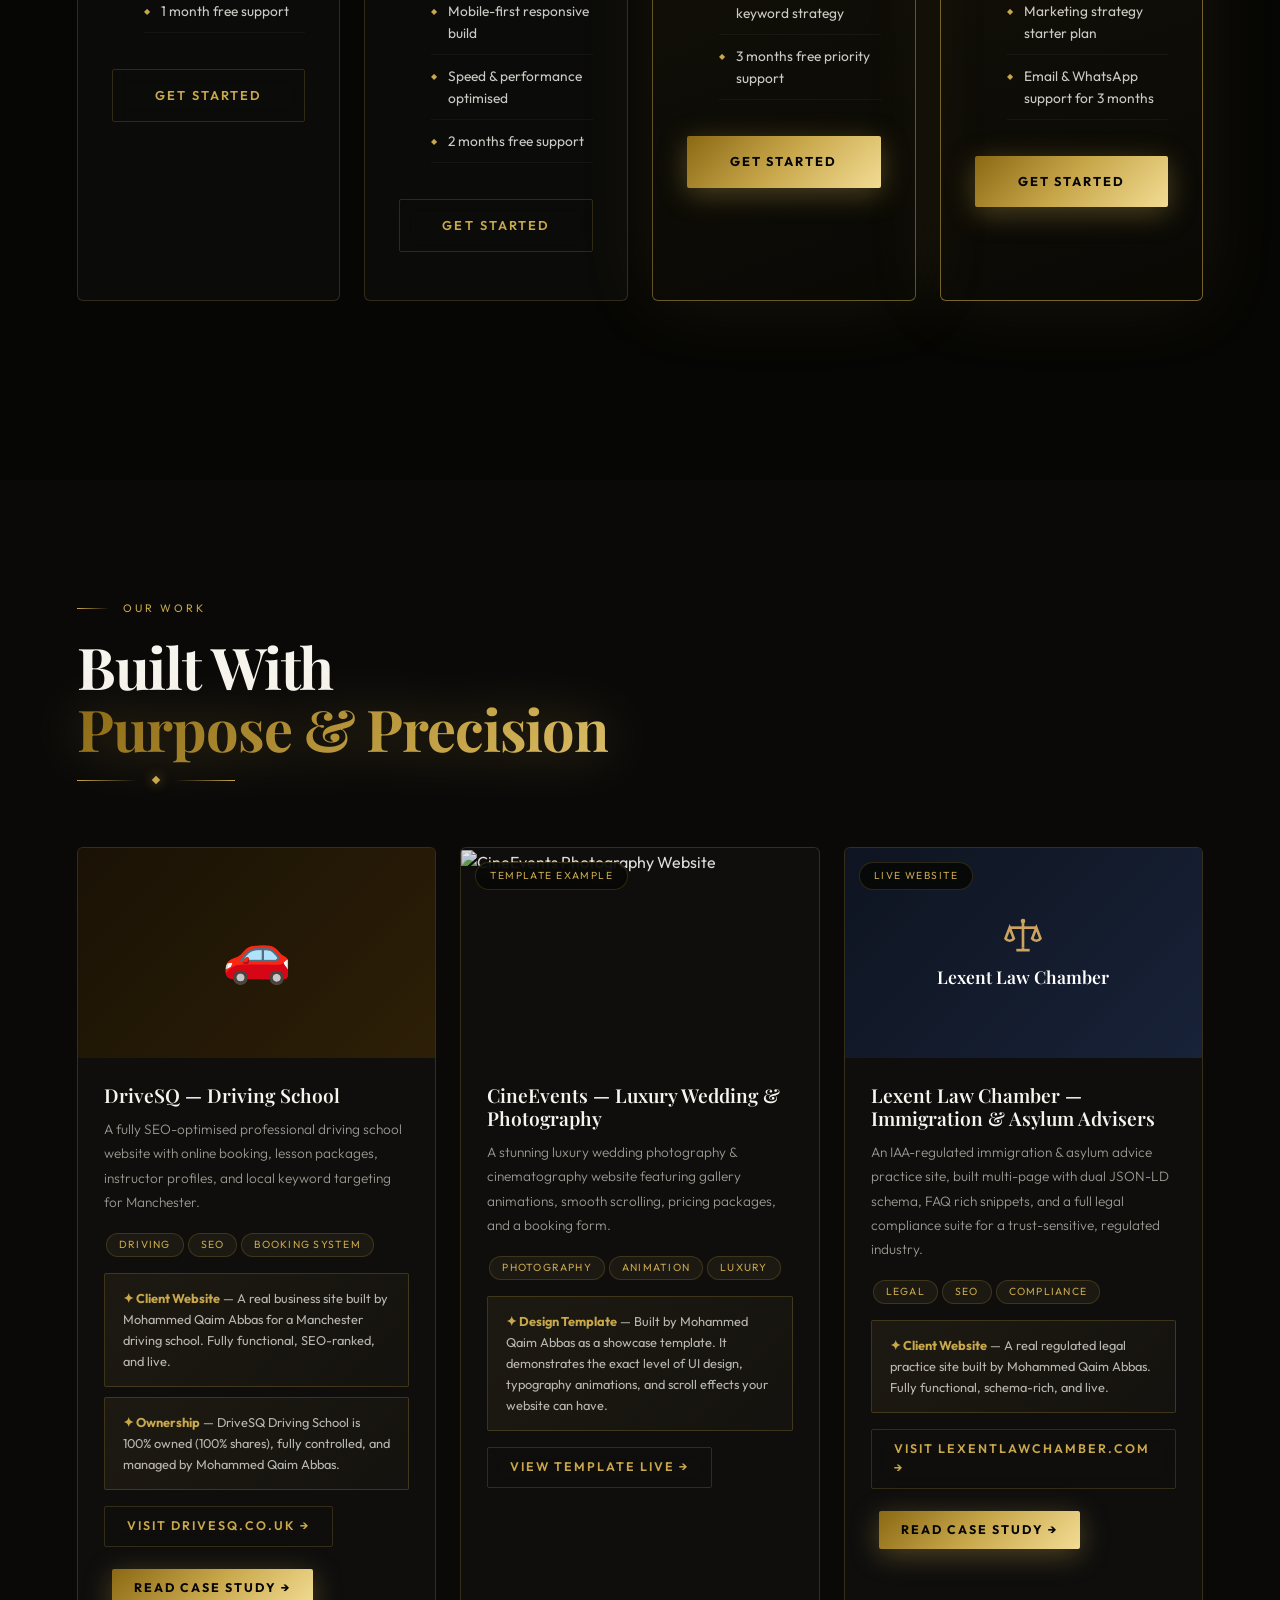
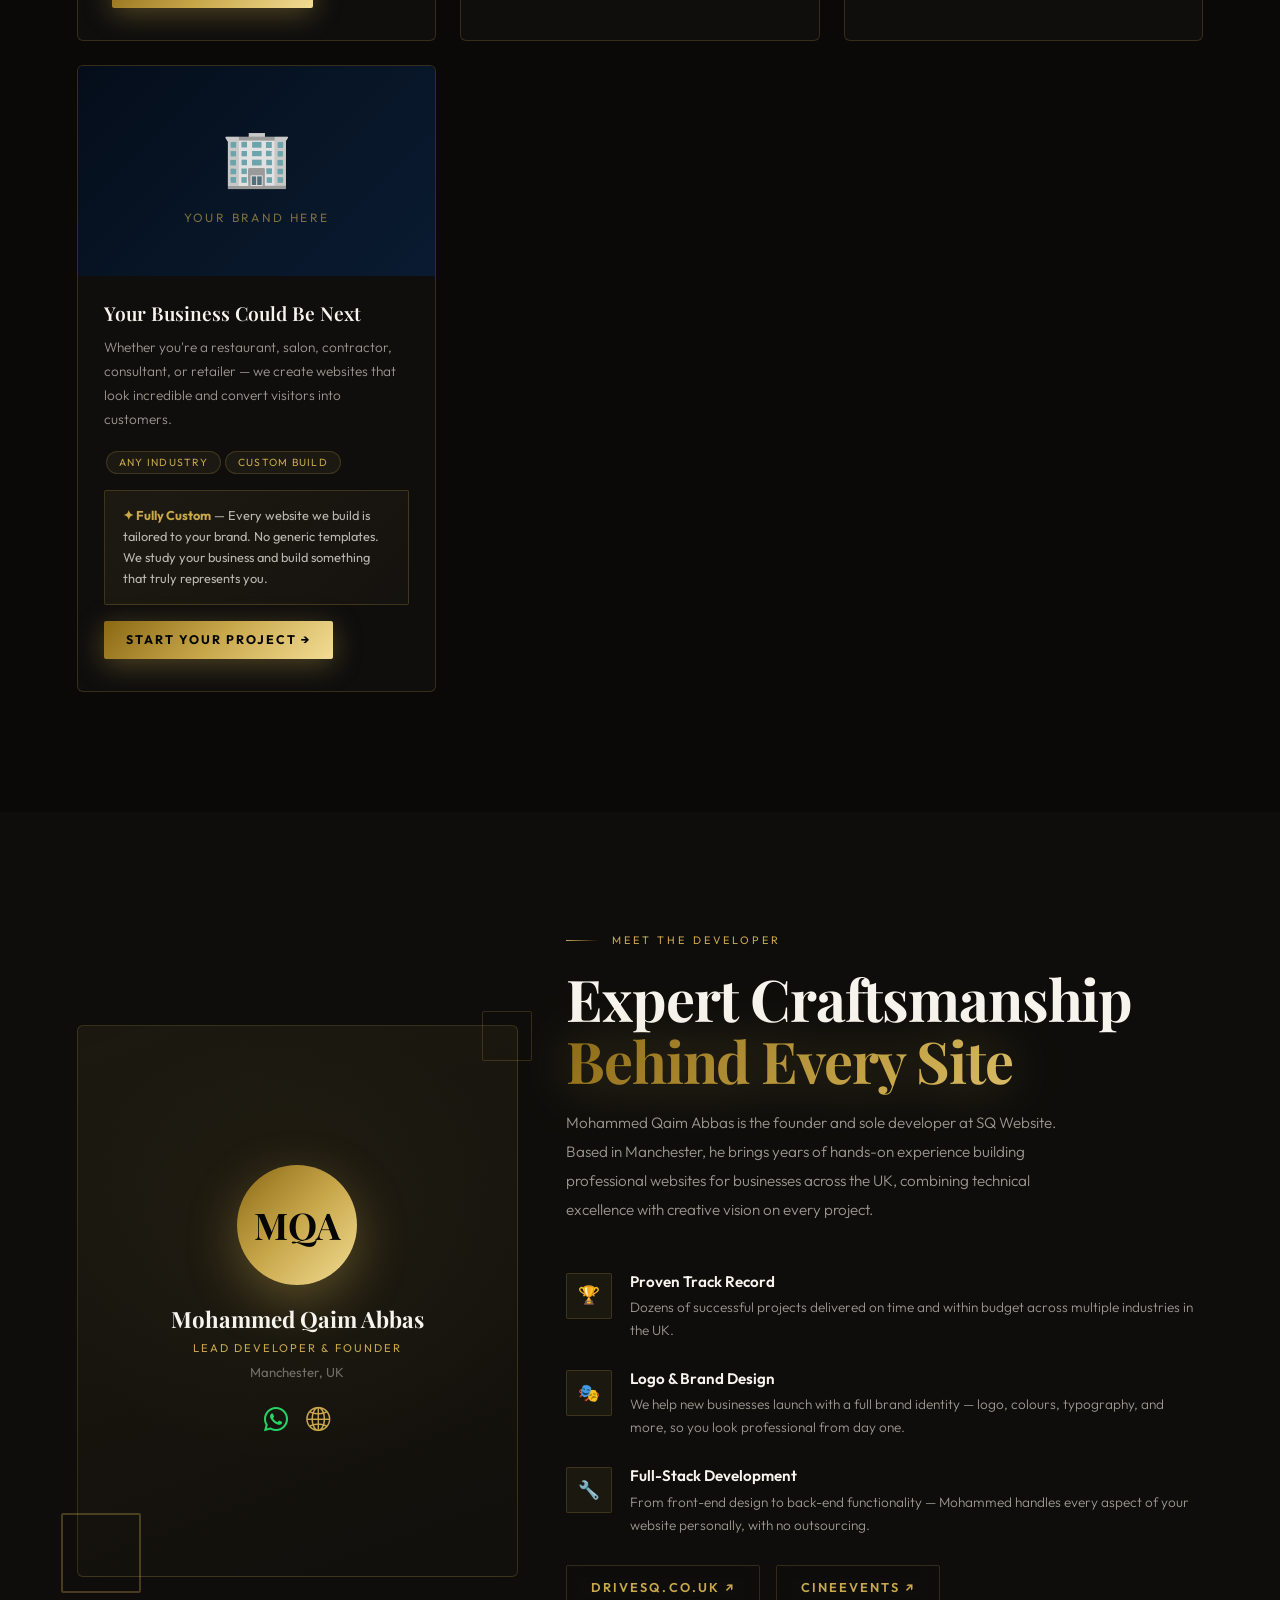
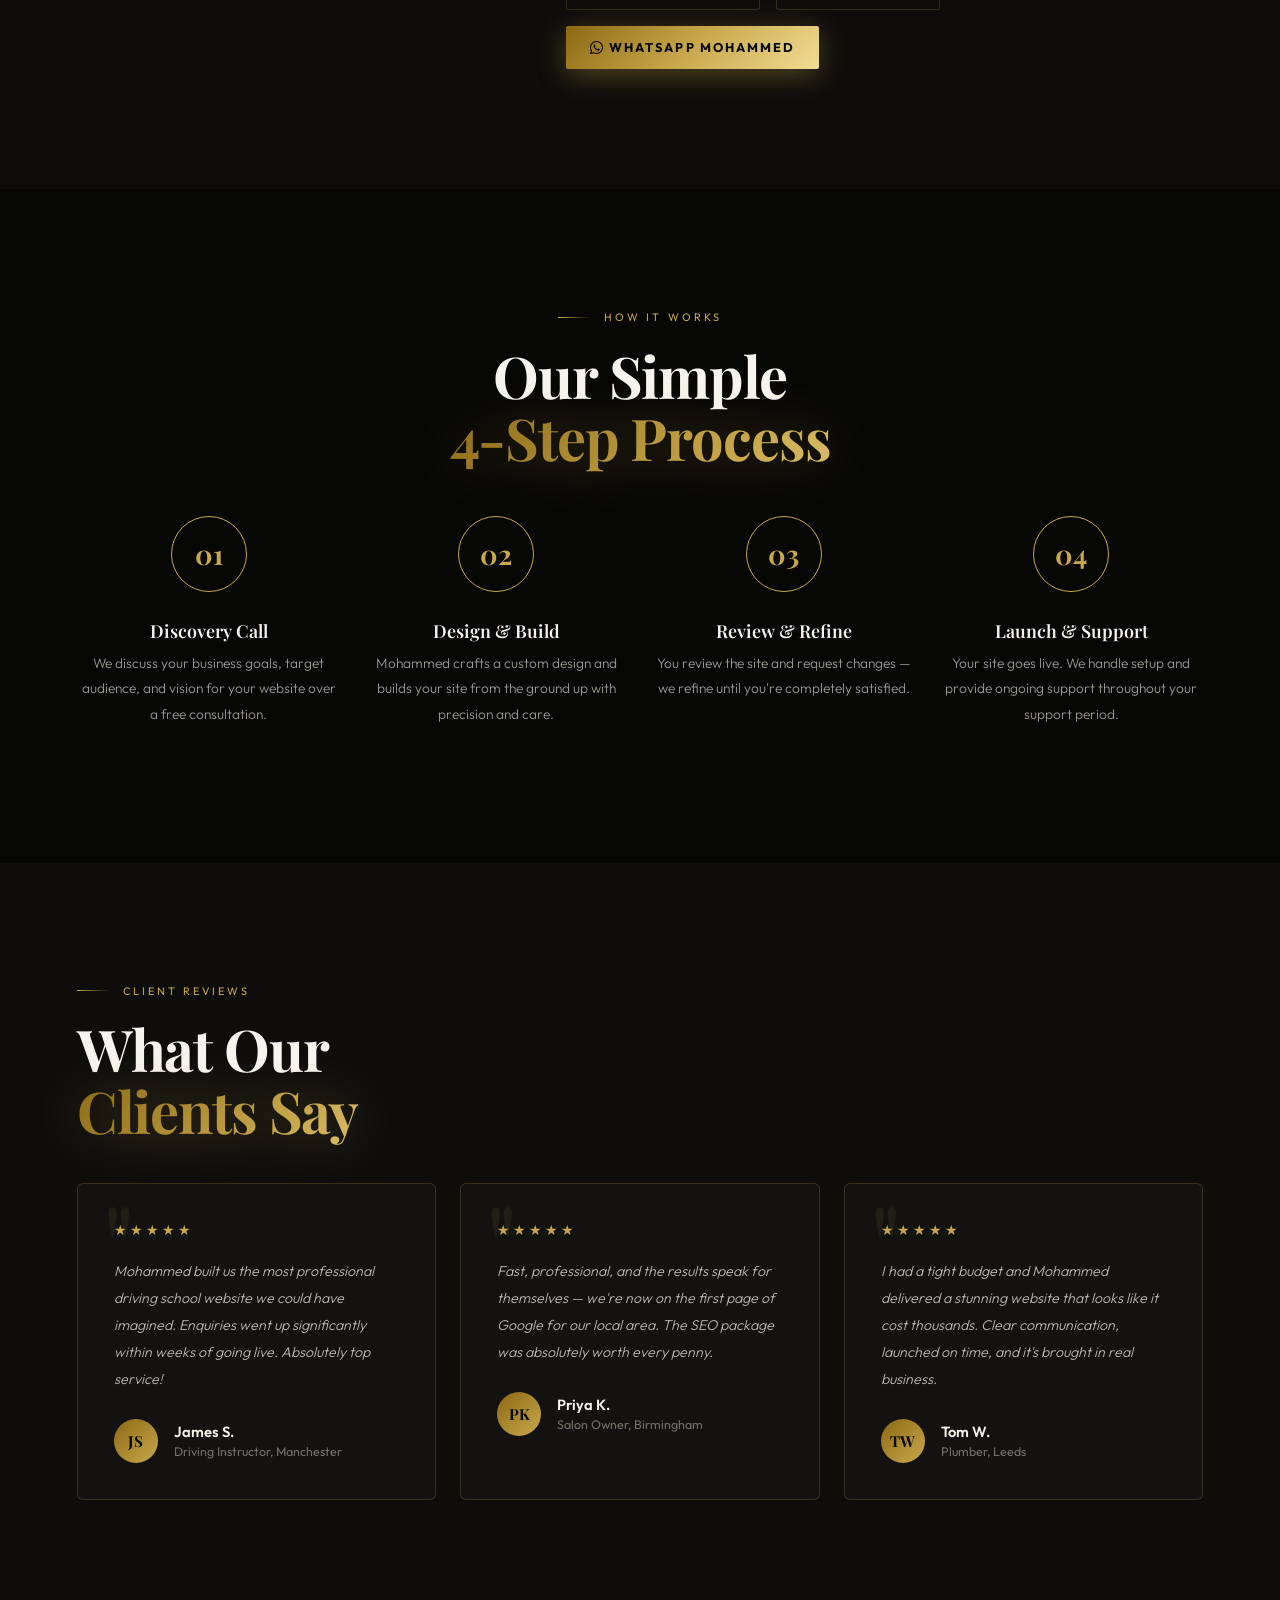
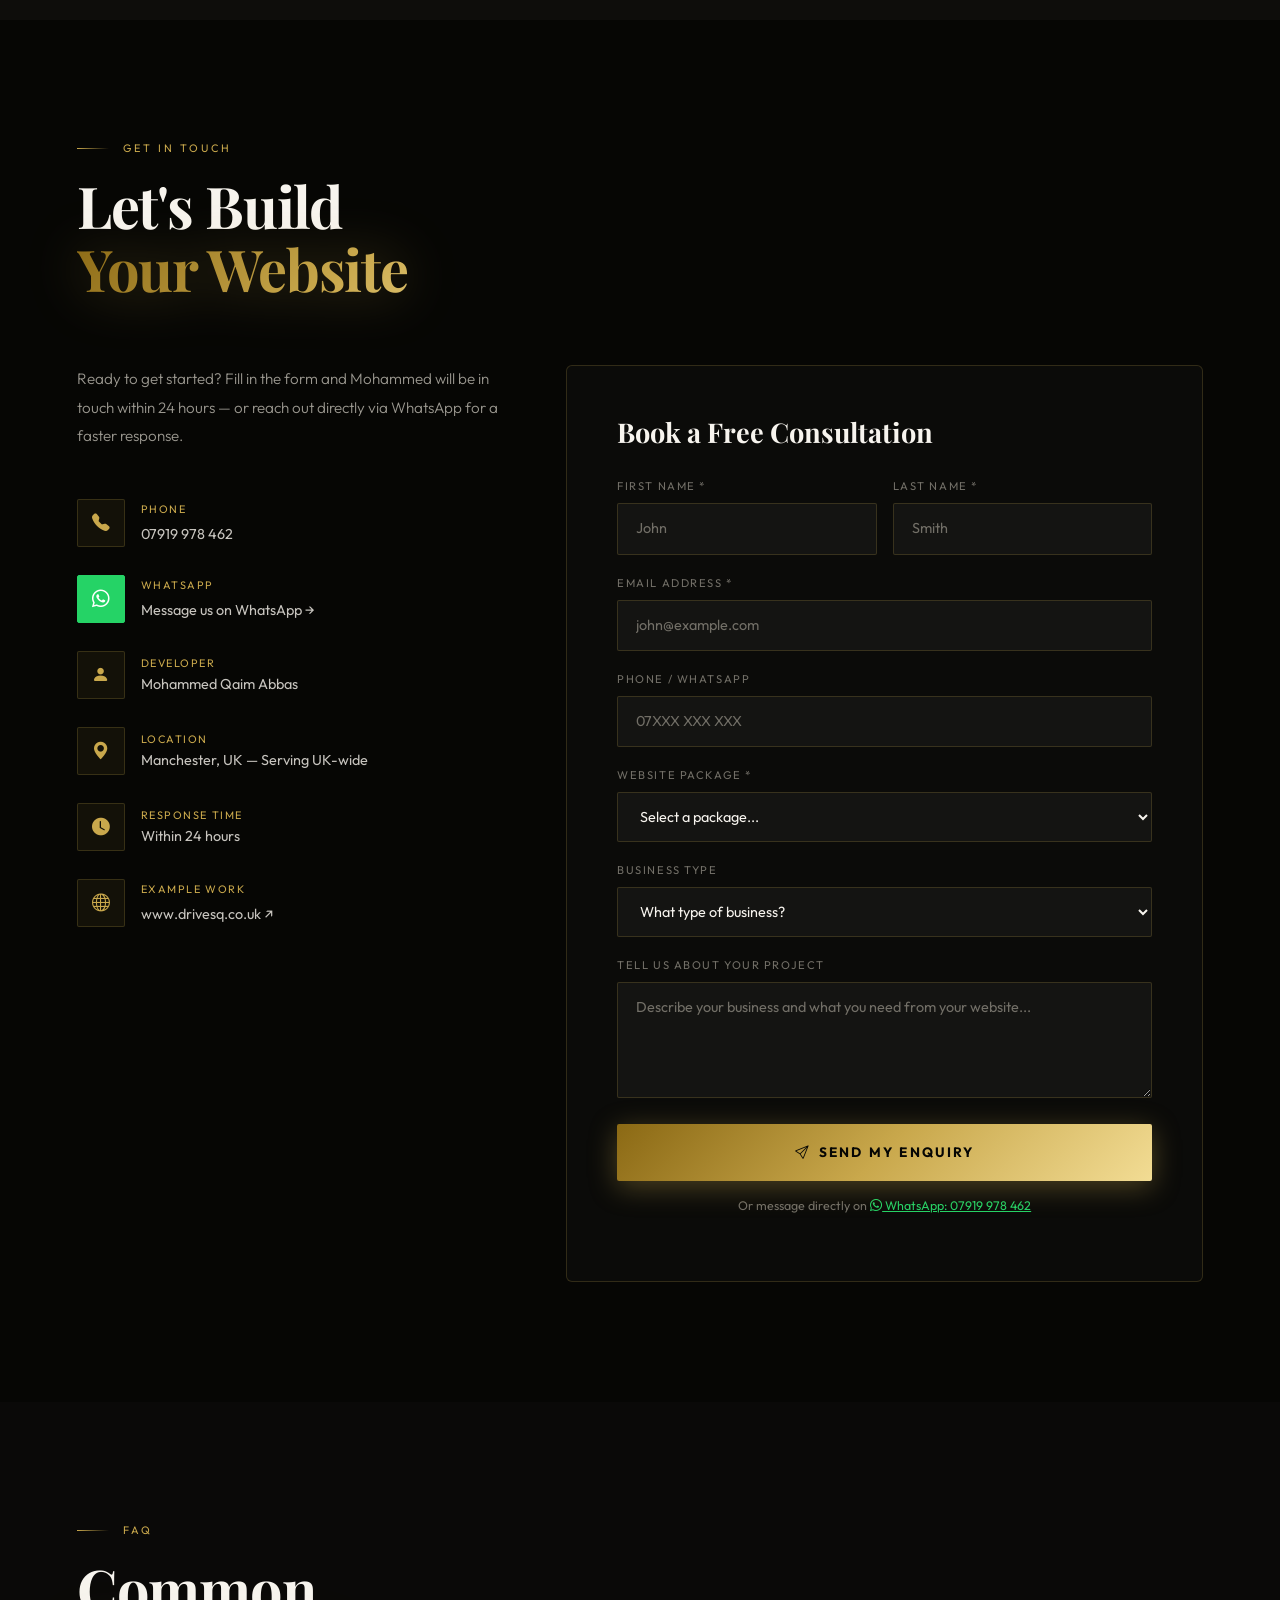
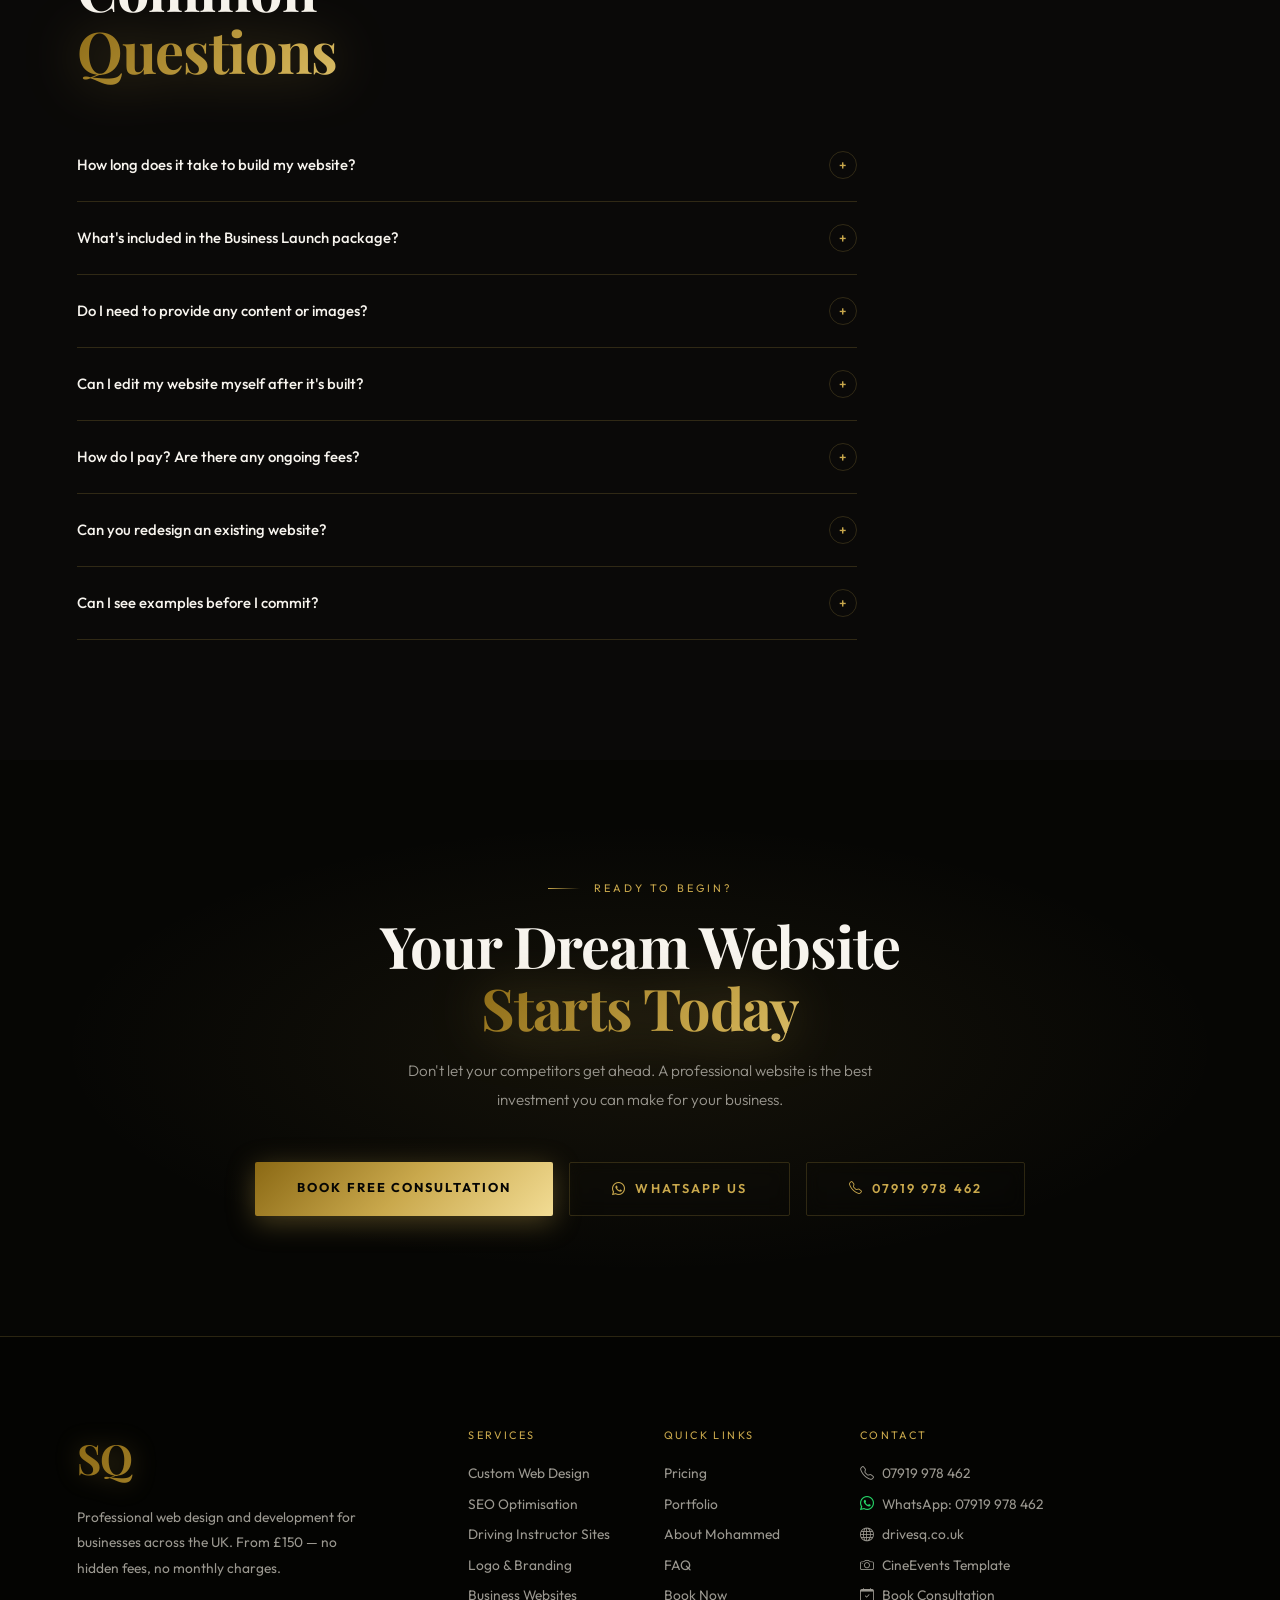
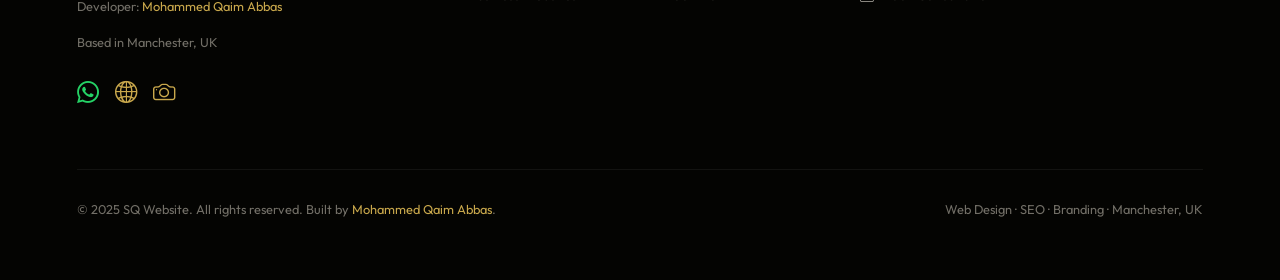
==== commit 1a72a580: "Specify 100% share ownership for DriveSQ Clarifies the ownership statement to explicitly state 100% " ====
--- a/index.html
+++ b/index.html
@@ -1052,7 +1052,7 @@
             <strong>✦ Client Website</strong> — A real business site built by Mohammed Qaim Abbas for a Manchester driving school. Fully functional, SEO-ranked, and live.
           </div>
           <div class="template-note" style="margin-top:10px;">
-            <strong>✦ Ownership</strong> — DriveSQ Driving School is fully owned, controlled, and managed by Mohammed Qaim Abbas.
+            <strong>✦ Ownership</strong> — DriveSQ Driving School is 100% owned (100% shares), fully controlled, and managed by Mohammed Qaim Abbas.
           </div>
           <a href="https://www.drivesq.co.uk" target="_blank" class="btn-outline-gold d-inline-block mt-3" style="font-size:.78rem;padding:10px 22px;">Visit drivesq.co.uk →</a>
           <a href="case-study-drivesq.html" class="btn-primary-gold d-inline-block mt-3 ms-2" style="font-size:.78rem;padding:10px 22px;"><span>Read Case Study →</span></a>
